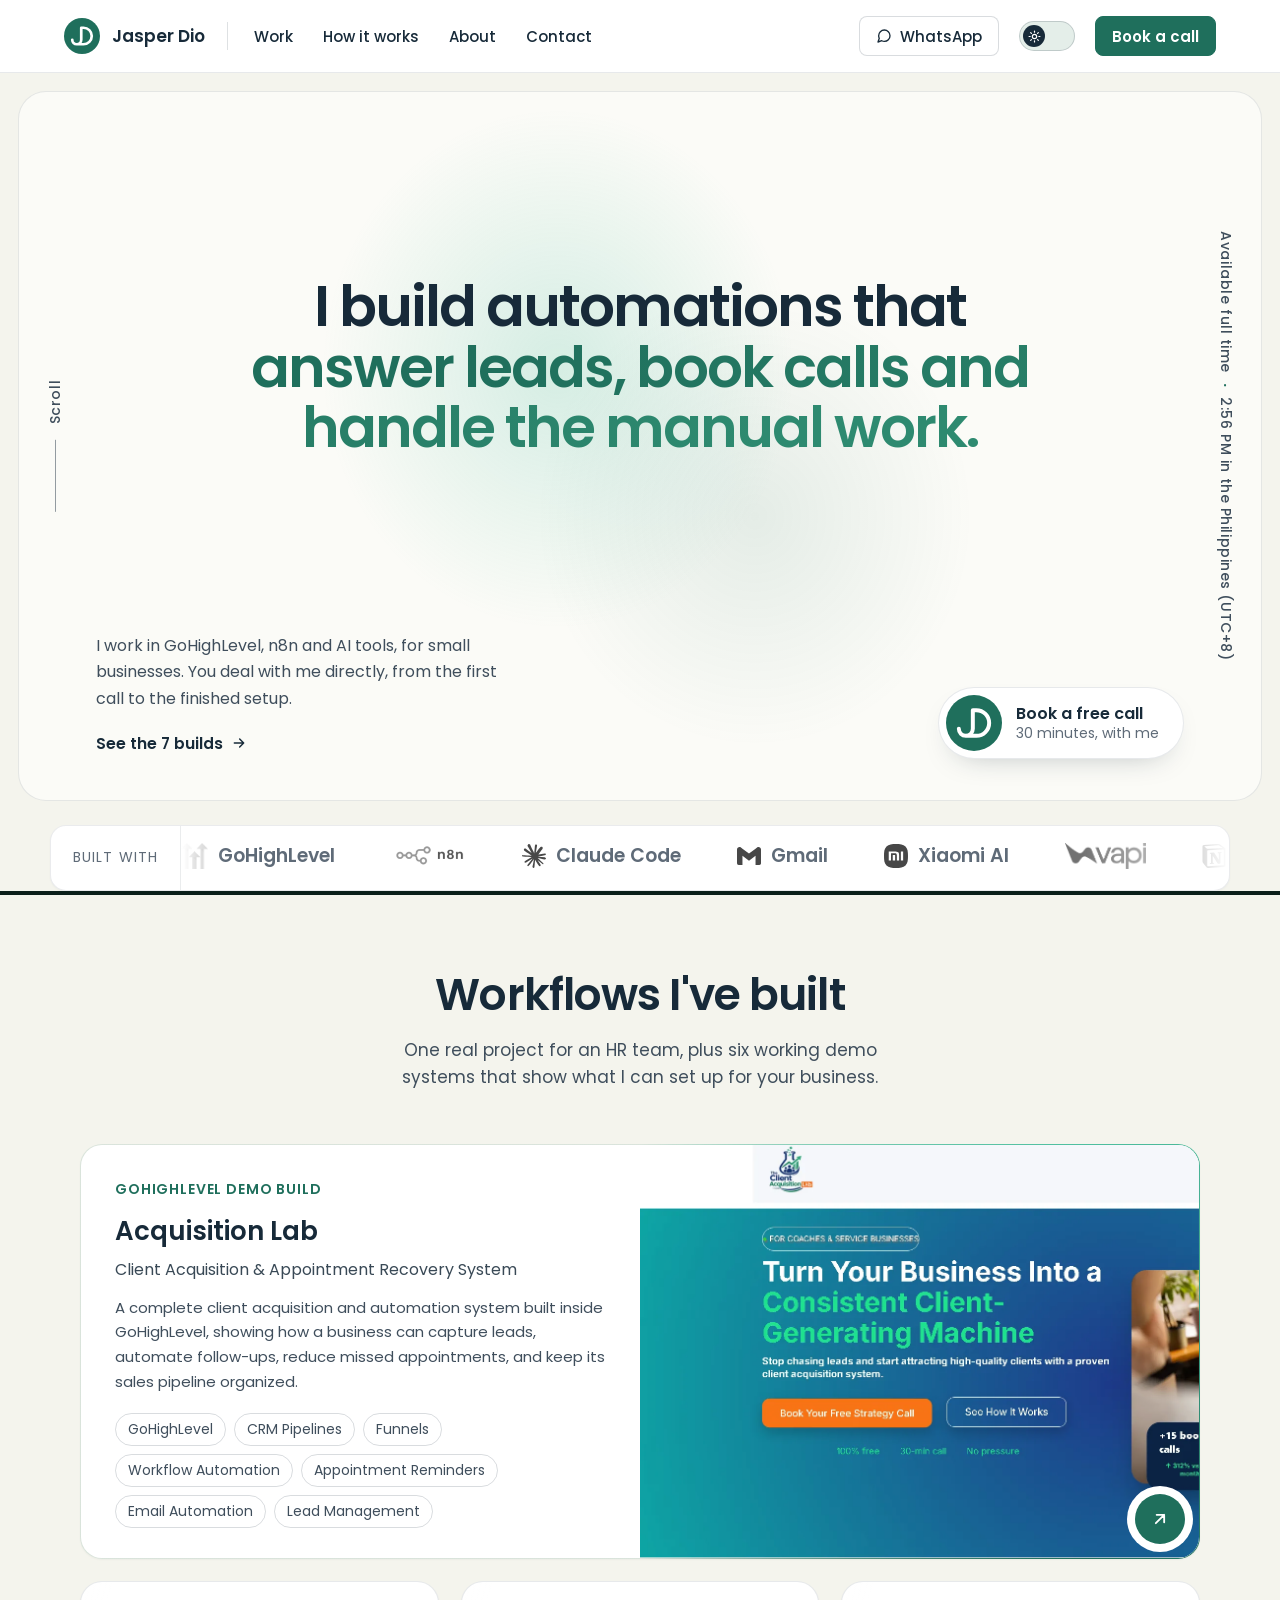
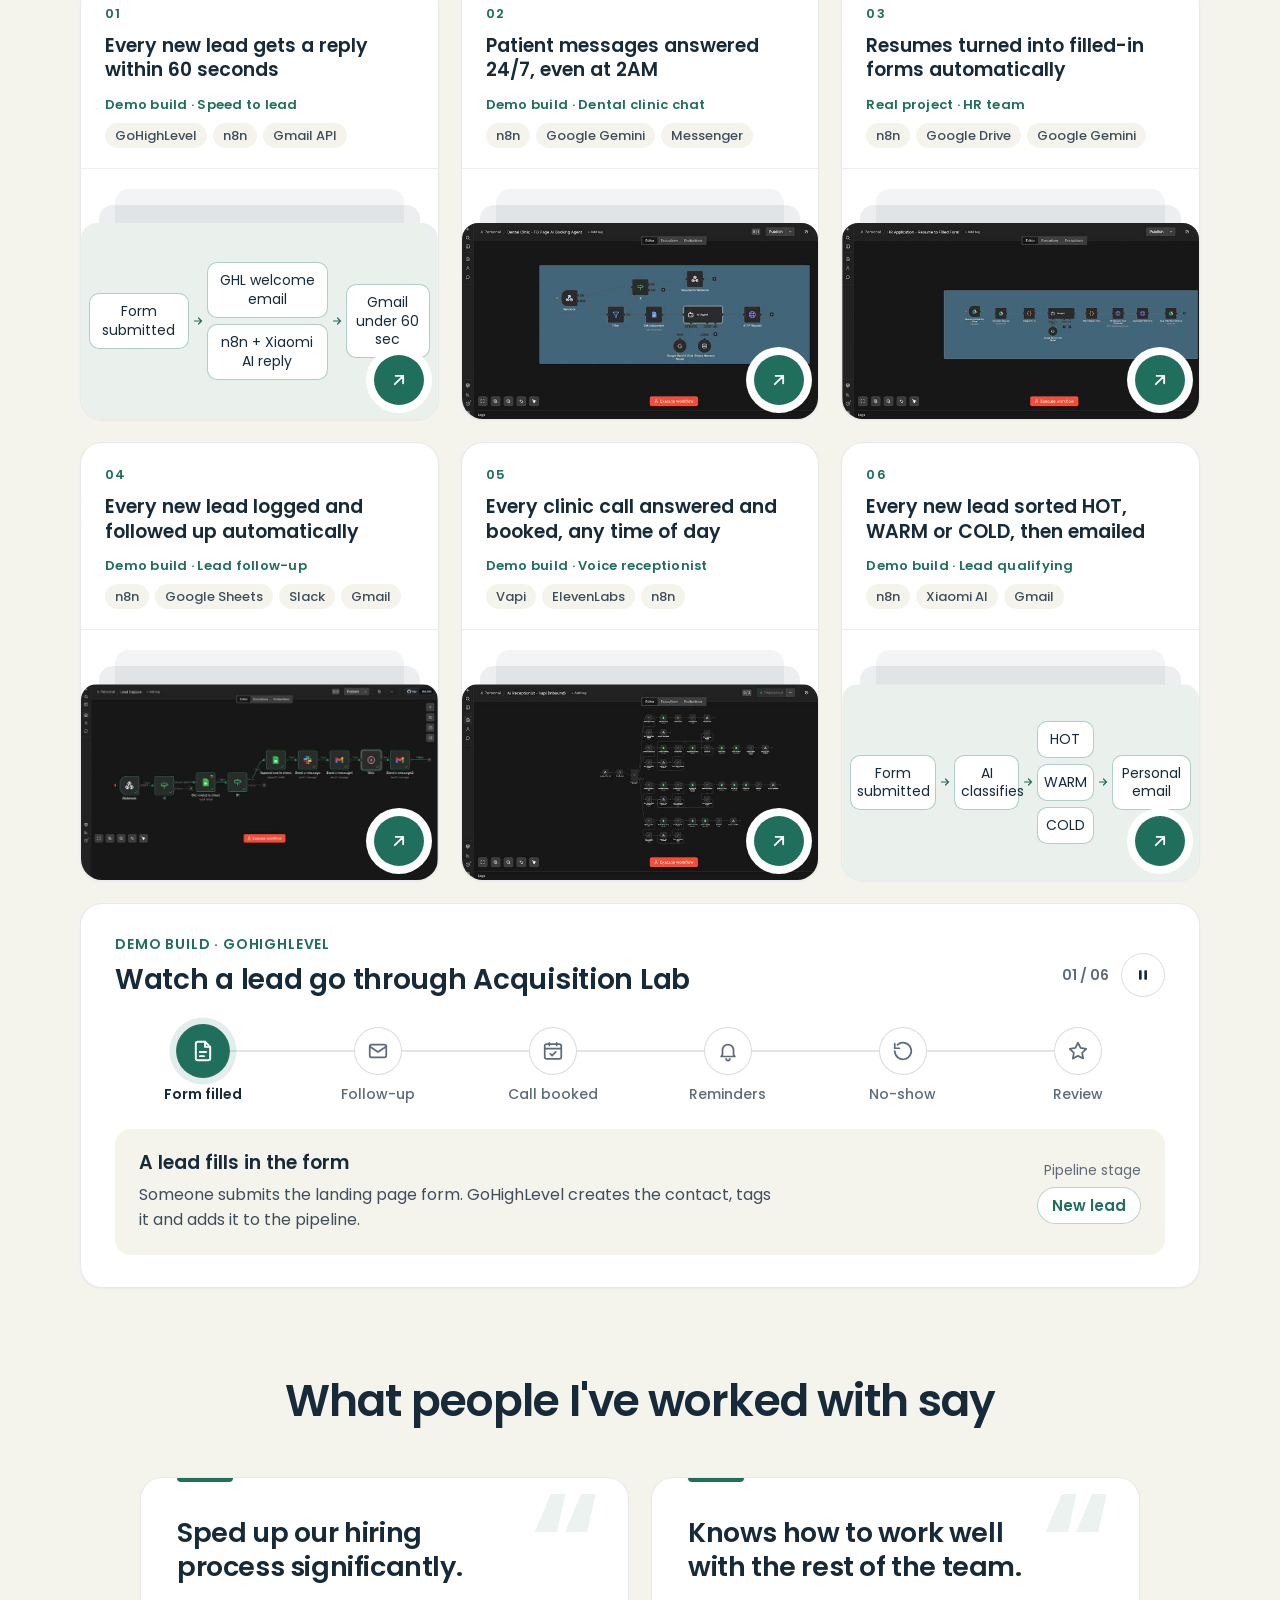
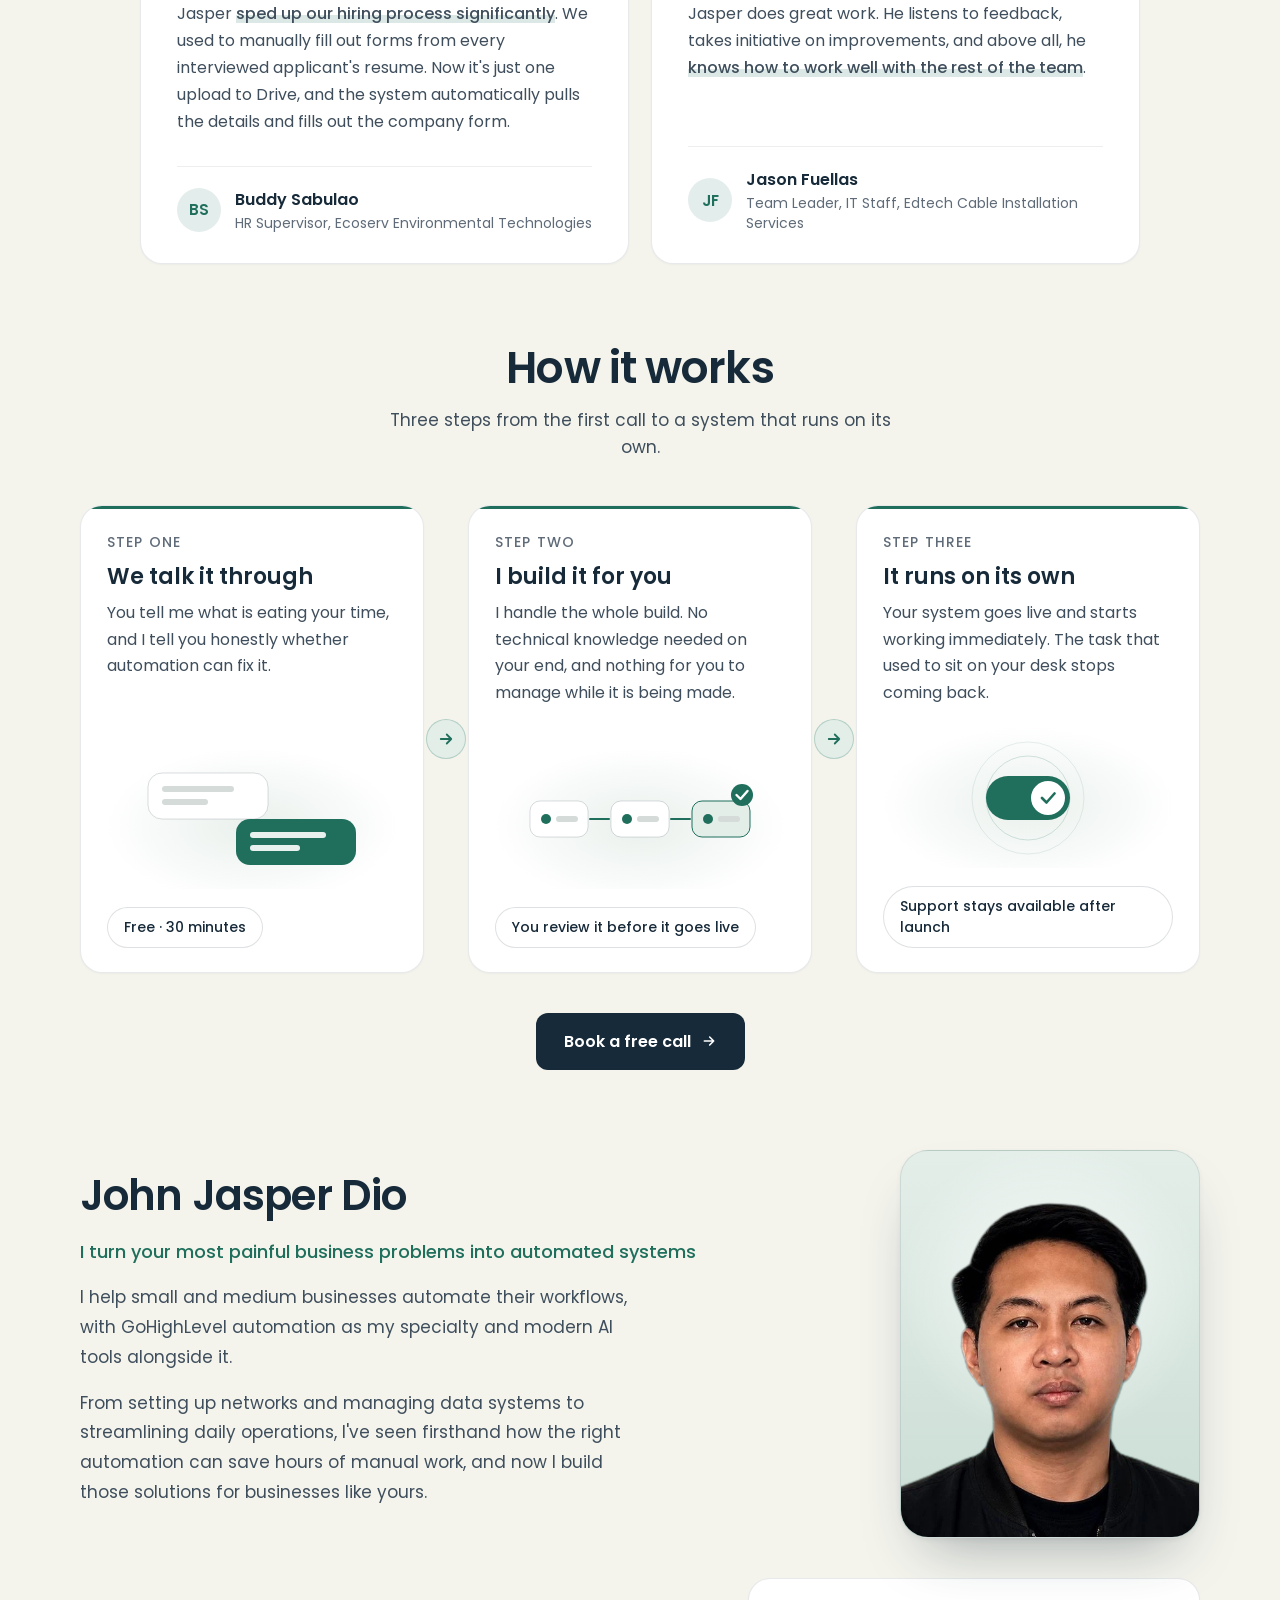
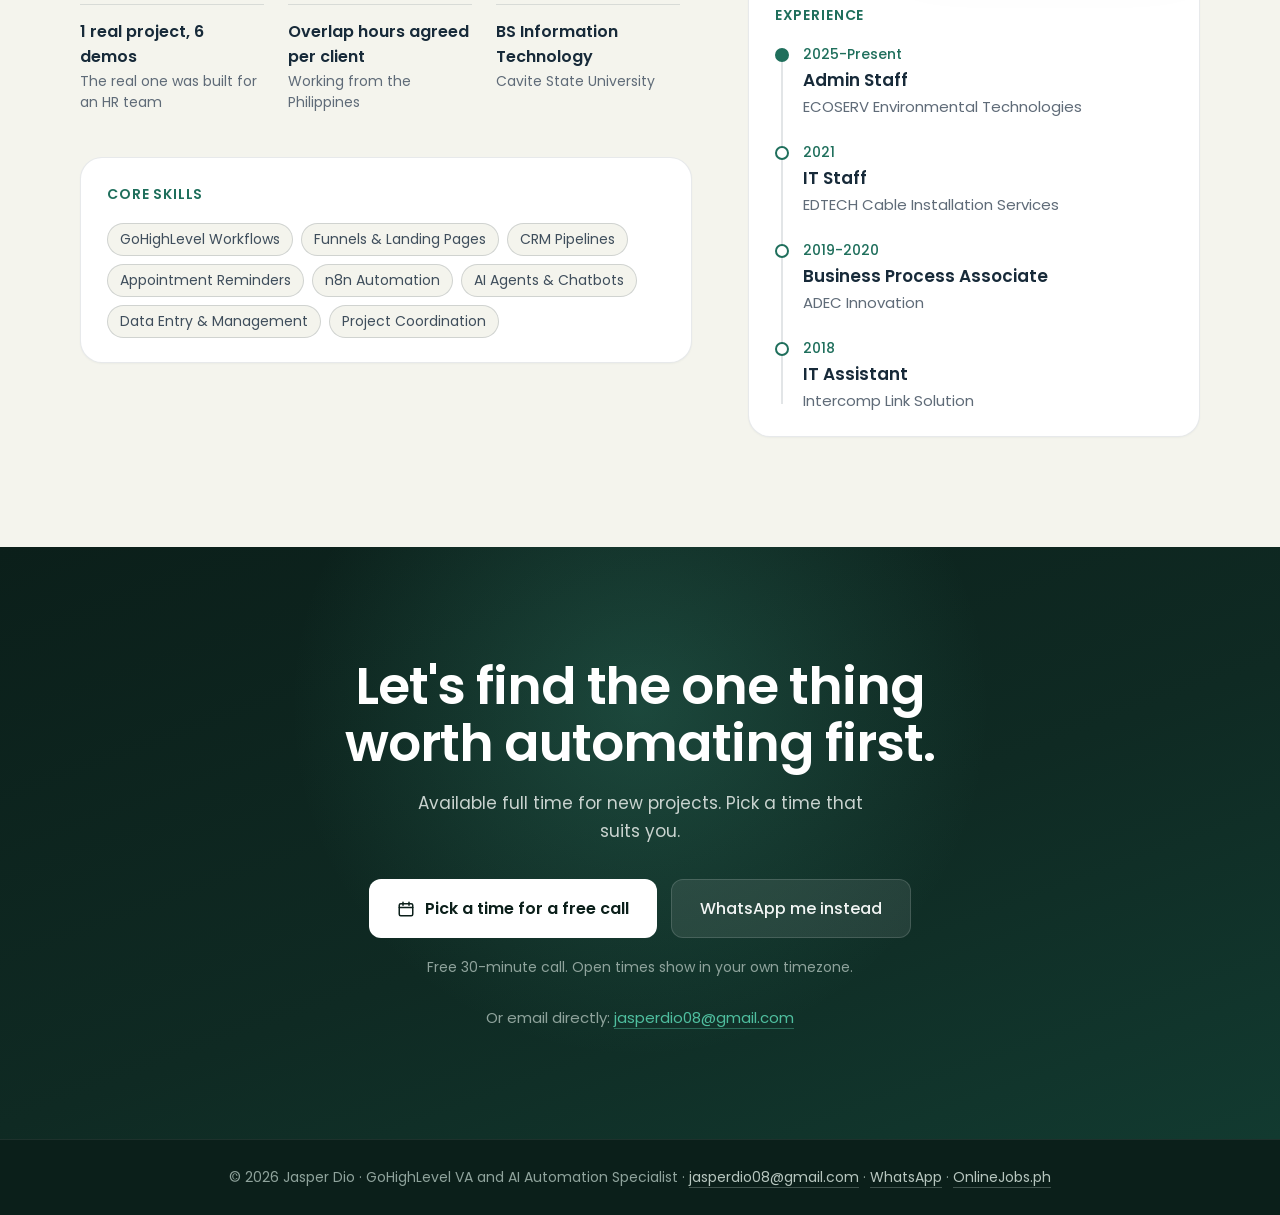
==== index.html @ 1ba74b4e "Redesign: new hero, Acquisition Lab walkthrough, JD logo, link preview image" ====
<!DOCTYPE html>
<html lang="en">
<head>
<meta charset="UTF-8">
<meta name="viewport" content="width=device-width, initial-scale=1.0">
<title>Jasper Dio | GoHighLevel VA and AI Automation Specialist</title>
<link rel="icon" href="data:image/svg+xml,%3Csvg%20xmlns%3D%22http%3A%2F%2Fwww.w3.org%2F2000%2Fsvg%22%20viewBox%3D%220%200%2048%2048%22%3E%3Ccircle%20cx%3D%2224%22%20cy%3D%2224%22%20r%3D%2224%22%20fill%3D%22%231F6F5C%22%2F%3E%3Cpath%20d%3D%22M11%2029a6%206%200%200%200%2012%200V13h3a11%2011%200%200%201%200%2022h-9%22%20fill%3D%22none%22%20stroke%3D%22%23fff%22%20stroke-width%3D%224.2%22%20stroke-linecap%3D%22round%22%20stroke-linejoin%3D%22round%22%2F%3E%3C%2Fsvg%3E">
<link rel="canonical" href="https://jasperdio.vercel.app/">
<meta name="theme-color" content="#F4F4ED" media="(prefers-color-scheme: light)">
<meta name="theme-color" content="#182833" media="(prefers-color-scheme: dark)">
<meta name="twitter:card" content="summary_large_image">
<meta name="twitter:image" content="https://jasperdio.vercel.app/og-image.jpg">
<meta property="og:url" content="https://jasperdio.vercel.app/">
<meta property="og:site_name" content="Jasper Dio">
<meta property="og:locale" content="en_US">
<meta property="og:type" content="website">
<meta property="og:image" content="https://jasperdio.vercel.app/og-image.jpg">
<meta property="og:image:width" content="1200">
<meta property="og:image:height" content="630">
<meta property="og:image:alt" content="Jasper Dio, GoHighLevel VA and AI Automation Specialist: I build automations that answer leads, book calls and handle the manual work.">
<meta property="og:title" content="Jasper Dio | GoHighLevel VA and AI Automation Specialist">
<meta property="og:description" content="I build GoHighLevel, n8n and AI automations for small businesses that answer leads, book calls and handle the manual work.">
<meta name="description" content="Jasper Dio, a GoHighLevel VA and AI automation specialist. I build GoHighLevel, n8n and AI automations that answer leads, book calls and handle the manual work for small businesses.">
<link rel="stylesheet" href="https://fonts.googleapis.com/css2?family=Poppins:wght@400;500;600;700&display=swap">
<style>
  :root{
    --bg1:#0B1F1A; --bg2:#0F2A23; --bg3:#123A30;
    --ink:#F2F5F4; --ink2:#C9D3CF; --ink3:#8FA39C;
    --accent:#1F6F5C; --line:rgba(23,42,57,.10);
    --c1:#FFFFFF; --c2:#FAFAF6; --c3:#F1F4EF;
  }
  *{box-sizing:border-box}
  body{margin:0;background:var(--bg1);color:var(--ink);font-family:'Poppins',system-ui,sans-serif;padding-block:0}
  a{color:inherit;text-decoration:none}
  .hero{position:relative;min-height:780px;overflow:hidden;background:linear-gradient(160deg,var(--bg1) 0%,var(--bg2) 55%,var(--bg3) 100%);padding-inline:clamp(20px,5vw,64px)}
  .glow{position:absolute;left:-120px;top:-160px;width:760px;height:760px;background:radial-gradient(circle,rgba(79,191,159,.28),transparent 65%);pointer-events:none}
  .shade{position:absolute;inset:0;pointer-events:none;background:linear-gradient(90deg,rgba(11,31,26,.78) 0%,rgba(11,31,26,.5) 38%,rgba(11,31,26,0) 62%)}
  .nav{position:relative;z-index:2;display:flex;align-items:center;justify-content:space-between;gap:20px;padding-top:34px}
  .logo{display:flex;align-items:center;gap:12px;font-weight:600;font-size:17px}
  .logo i{width:36px;height:36px;border-radius:10px;background:var(--accent);color:var(--bg1);font-style:normal;font-weight:700;font-size:15px;display:flex;align-items:center;justify-content:center}
  .links{display:flex;gap:38px;font-size:15px;color:var(--ink2)}
  .nav-cta{background:rgba(255,255,255,.1);border:1px solid rgba(255,255,255,.14);border-radius:12px;padding:11px 20px;font-size:15px;font-weight:600}
  .copy{position:relative;z-index:2;max-width:640px;padding-top:clamp(70px,11vh,130px)}
  h1{font-weight:600;font-size:clamp(38px,5.4vw,64px);line-height:1.08;letter-spacing:-.02em;margin:0 0 26px;color:#fff;text-wrap:balance}
  h1 span{color:var(--accent)}
  .lead{font-size:17px;line-height:1.65;color:var(--ink2);margin:0 0 34px;max-width:520px}
  .btns{display:flex;gap:14px;flex-wrap:wrap}
  .btn{display:inline-flex;align-items:center;gap:10px;border-radius:12px;padding:16px 28px;font-size:16px;font-weight:600}
  .btn-p{background:#fff;color:var(--bg1)}
  .btn-s{background:rgba(255,255,255,.09);border:1px solid rgba(255,255,255,.12);color:var(--ink);font-weight:500}
  .me{display:flex;align-items:center;gap:14px;margin-top:34px}
  .me img{width:48px;height:48px;border-radius:50%;object-fit:cover;display:block}
  .me b{display:block;font-size:16px;font-weight:600;color:#fff}
  .me small{font-size:14px;color:#A9B8B2}
  .scene-wrap{position:absolute;right:20px;top:120px;width:640px;height:560px;perspective:1600px;z-index:1;pointer-events:none}
  .scene{position:absolute;inset:0;transform-style:preserve-3d;transform:rotateX(56deg) rotateZ(-36deg) translate(60px,-10px)}
  .card{position:absolute;border-radius:18px;border:1px solid var(--line);pointer-events:auto}
  .marq{position:absolute;left:clamp(20px,5vw,64px);right:clamp(20px,5vw,64px);bottom:40px;z-index:2;display:flex;align-items:stretch;background:#fff;border:1px solid rgba(23,42,57,.09);border-radius:16px;box-shadow:0 1px 2px rgba(23,42,57,.04)}
  .marq-label{font-size:14px;letter-spacing:.08em;text-transform:uppercase;color:var(--ink3);flex-shrink:0;display:flex;align-items:center;padding:16px 22px;border-right:1px solid rgba(23,42,57,.09)}
  .marq-view{flex:1;overflow:hidden;height:36px;align-self:center;margin:14px 0;-webkit-mask-image:linear-gradient(90deg,transparent,#000 4%,#000 86%,transparent);mask-image:linear-gradient(90deg,transparent,#000 4%,#000 86%,transparent)}
  .marq-track{display:flex;width:max-content}
  .marq-track.mq-ready{animation:mq 34s linear infinite}
  .marq-set{display:flex;align-items:center;gap:56px;padding-right:56px;flex-shrink:0}
  .marq-set span{font-size:19px;font-weight:600;color:var(--ink3);white-space:nowrap}
  @keyframes mq{from{transform:translateX(0)}to{transform:translateX(-50%)}}
  @media (max-width:980px){.scene-wrap,.shade{display:none}.links{display:none}.hero{min-height:720px}}
  @media (prefers-reduced-motion:reduce){.marq-track.mq-ready{animation:none}}

  @media (hover:hover) and (pointer:fine){
    .dot{display:none!important}
  }
  .ring{position:fixed;top:0;left:0;width:0;height:0;z-index:9999;pointer-events:none;mix-blend-mode:difference;opacity:0;transition:opacity .25s}
  .ring.on{opacity:1}
  .ring-body{position:absolute;left:-18px;top:-18px;width:36px;height:36px;border:1.5px solid #fff;border-radius:50%;display:grid;place-items:center;transition:transform .35s cubic-bezier(.22,1,.36,1),background .25s,border-color .25s}
  .ring-body b{font-size:14px;font-weight:600;letter-spacing:.08em;text-transform:uppercase;color:#000;opacity:0;transition:opacity .2s}
  .ring.grow .ring-body{transform:scale(1.6)}
  .ring.label .ring-body{transform:scale(2.1);background:#fff}
  .ring.label .ring-body b{opacity:1;transform:scale(.48)}
  .ring.down .ring-body{transform:scale(.8)}
  .dot{position:fixed;top:0;left:0;width:6px;height:6px;margin:-3px 0 0 -3px;border-radius:50%;background:#fff;z-index:9999;pointer-events:none;mix-blend-mode:difference;opacity:0;transition:opacity .25s}
  .dot.on{opacity:1}
  .ring.label + .dot{opacity:0}

  .svc{background:#0B1F1A;padding:96px clamp(20px,5vw,64px) 104px;border-top:1px solid rgba(255,255,255,.06)}
  .svc-wrap{max-width:1120px;margin:0 auto;text-align:center}
  .svc h2{font-weight:600;font-size:clamp(30px,4vw,44px);letter-spacing:-.02em;margin:0 0 14px;color:#fff;text-wrap:balance}
  .svc h2 span{color:var(--accent)}
  .svc-sub{font-size:17px;line-height:1.6;color:var(--ink2);margin:0 auto 52px;max-width:520px}
  .svc-grid{display:grid;grid-template-columns:repeat(3,minmax(0,1fr));gap:22px;text-align:left}
  .svc-card{display:block;background:#10261F;border:1px solid rgba(255,255,255,.09);border-radius:22px;overflow:hidden;transition:transform .3s cubic-bezier(.22,1,.36,1),border-color .3s}
  .svc-card:hover{border-color:rgba(79,191,159,.45)}
  .svc-card:active{transform:scale(.985)}
  .svc-head{padding:22px 24px 20px;border-bottom:1px solid rgba(255,255,255,.08)}
  .svc-head h3{margin:0 0 6px;font-size:19px;font-weight:600;color:#fff;line-height:1.3}
  .svc-head small{font-size:14px;font-weight:500;color:var(--accent)}
  .svc-media{position:relative;height:250px}
  .svc-media i{position:absolute;border-radius:14px;display:block}
  .svc-media .l3{left:34px;right:34px;top:20px;height:70px;background:rgba(255,255,255,.05)}
  .svc-media .l2{left:18px;right:18px;top:36px;height:80px;background:rgba(255,255,255,.08)}
  .svc-img{position:absolute;left:0;right:0;top:54px;bottom:0;border-radius:16px 16px 0 0;overflow:hidden;transition:transform .35s cubic-bezier(.22,1,.36,1)}
  .svc-img img{width:100%;height:100%;object-fit:cover;object-position:left top;display:block}
  .svc-card:hover .svc-img{transform:translateY(-6px)}
  .svc-arrow{position:absolute;right:14px;bottom:14px;width:50px;height:50px;border-radius:50%;background:var(--accent);color:#0B1F1A;display:grid;place-items:center;box-shadow:0 0 0 8px #10261F;transition:transform .3s cubic-bezier(.34,1.56,.64,1)}
  .svc-card:hover .svc-arrow{transform:scale(1.1) rotate(45deg)}
  .svc-all{margin-top:48px;display:inline-flex;align-items:center;gap:10px;background:var(--accent);color:#0B1F1A;border-radius:999px;padding:15px 30px;font-size:16px;font-weight:600}
  @media (max-width:900px){.svc-grid{grid-template-columns:1fr;max-width:460px;margin:0 auto}}

  .work{background:#0B1F1A;padding:56px clamp(20px,5vw,64px) 80px}
  .work .svc-head{min-height:112px}
  .flow{position:absolute;inset:0;background:#0C1A16;display:flex;align-items:center;justify-content:center;gap:6px;padding:0 14px}
  .fn{background:#173229;border:1px solid rgba(79,191,159,.35);border-radius:10px;padding:9px 10px;font-size:14px;line-height:1.35;color:#EAF2EE;text-align:center}
  .fs{display:flex;flex-direction:column;gap:6px}
  .fa{color:var(--accent);flex:none;display:block}
  .work-wide{grid-column:1/-1;display:grid;grid-template-columns:1fr 1fr;background:#10261F;border:1px solid rgba(255,255,255,.09);border-radius:22px;overflow:hidden;transition:transform .3s cubic-bezier(.22,1,.36,1),border-color .3s}
  .work-wide:hover{border-color:rgba(79,191,159,.45)}
  .work-wide:active{transform:scale(.99)}
  .ww-copy{padding:34px 34px 30px;display:flex;flex-direction:column;justify-content:center}
  .ww-copy .eyebrow{font-size:14px;font-weight:600;letter-spacing:.06em;text-transform:uppercase;color:var(--accent);margin-bottom:12px}
  .ww-copy h3{margin:0 0 6px;font-size:26px;font-weight:600;color:#fff}
  .ww-copy .sub{font-size:16px;color:#fff;opacity:.85;margin-bottom:14px}
  .ww-copy p{margin:0 0 18px;font-size:15px;line-height:1.65;color:var(--ink2)}
  .tags{display:flex;flex-wrap:wrap;gap:8px}
  .tags span{font-size:14px;color:var(--ink2);border:1px solid rgba(255,255,255,.14);border-radius:999px;padding:5px 12px}
  .ww-img{position:relative;min-height:300px;background:#0C1A16}
  .ww-img img{position:absolute;inset:0;width:100%;height:100%;object-fit:cover;object-position:left top;display:block;transition:transform .5s cubic-bezier(.22,1,.36,1)}
  .work-wide:hover .ww-img img{transform:scale(1.03)}
  .ww-img .svc-arrow{box-shadow:0 0 0 8px #10261F}
  .work-wide:hover .svc-arrow{transform:scale(1.1) rotate(45deg)}
  @media (max-width:900px){.work-wide{grid-template-columns:1fr}.ww-img{min-height:220px}}

  .sv{background:#0B1F1A;padding:104px clamp(20px,5vw,64px) 80px;border-top:1px solid rgba(255,255,255,.06)}
  .sv h2{font-weight:600;font-size:clamp(30px,4vw,44px);line-height:1.1;letter-spacing:-.02em;margin:0 0 18px;color:#fff;text-wrap:balance}
  .sv h2 span{color:var(--accent)}

  /* about: identity row, then bio + credentials + skills beside a work timeline */
  .ab{max-width:1120px;margin:0 auto}
  .ab-head{margin-bottom:40px}
  .ab-id .about-role{margin-bottom:18px}
  .ab-grid{display:grid;grid-template-columns:1.15fr .85fr;gap:56px;align-items:start}
  .ab-main p{max-width:600px}
  .ab-bio{margin-top:6px}
  .ab-bio p{max-width:600px}
  .ab-facts{display:grid;grid-template-columns:repeat(3,minmax(0,1fr));gap:0 24px;margin:26px 0 30px;max-width:600px}
  .ab-facts div{padding:14px 0;border-top:1px solid rgba(23,42,57,.12)}
  .ab-facts b{display:block;font-size:16px;font-weight:600;color:#172A39}
  .ab-facts span{display:block;font-size:14px;line-height:1.5;color:#5F6B78;margin-top:2px}
  .ab-card{background:#fff;border:1px solid rgba(23,42,57,.10);border-radius:22px;padding:26px 26px 24px;box-shadow:0 1px 2px rgba(23,42,57,.04)}
  .ab-card h3{margin:0 0 18px;font-size:14px;font-weight:600;letter-spacing:.06em;text-transform:uppercase;color:#1F6F5C}
  .ab-card .tags span{color:#3F4E5C;border:1px solid rgba(23,42,57,.16);background:#F4F4ED}
  .ab-tl{position:relative;padding-left:28px}
  .ab-tl::before{content:"";position:absolute;left:6px;top:8px;bottom:8px;width:2px;background:rgba(23,42,57,.12)}
  .ab-job{position:relative;padding-bottom:24px}
  .ab-job:last-child{padding-bottom:0}
  .ab-job i{position:absolute;left:-28px;top:4px;width:14px;height:14px;border-radius:50%;background:#fff;border:2px solid #1F6F5C}
  .ab-cur i{background:#1F6F5C}
  .ab-job em{display:block;font-style:normal;font-size:14px;font-weight:500;color:#1F6F5C;margin-bottom:2px}
  .ab-job b{display:block;font-size:17px;font-weight:600;color:#172A39}
  .ab-job span{display:block;font-size:15px;color:#5F6B78;margin-top:2px}
  @media (max-width:900px){
    .ab-grid{grid-template-columns:1fr;gap:36px}
    .ab-facts{grid-template-columns:1fr}
  }
  /* how it works: three step cards joined by arrows */
  .hw{max-width:1120px;margin:0 auto}
  .hw-head{text-align:center;margin-bottom:44px}
  .hw-head h2{margin:0 0 14px}
  .hw-head p{margin:0 auto;max-width:520px;font-size:17px;line-height:1.6;color:#3F4E5C}
  .hw-grid{display:grid;grid-template-columns:1fr 0 1fr 0 1fr;column-gap:22px;align-items:stretch}
  .hw-card{display:flex;flex-direction:column;background:#fff;border:1px solid rgba(23,42,57,.10);border-radius:22px;padding:26px 26px 24px;box-shadow:0 1px 2px rgba(23,42,57,.04)}
  .hw-step{font-size:14px;font-weight:500;letter-spacing:.08em;text-transform:uppercase;color:#5F6B78;margin-bottom:10px}
  .hw-card h3{margin:0 0 10px;font-size:22px;font-weight:600;line-height:1.25;color:#172A39}
  .hw-card p{margin:0 0 22px;font-size:16px;line-height:1.65;color:#3F4E5C}
  .hw-art{margin-top:auto;height:140px;display:grid;place-items:center;border-radius:16px;background:radial-gradient(ellipse at 50% 55%,#E9F0EC 0%,rgba(233,240,236,0) 72%)}
  .hw-art svg{width:100%;max-width:240px;height:auto;display:block}
  .hw-pill{align-self:flex-start;margin-top:18px;background:#fff;border:1px solid rgba(23,42,57,.14);border-radius:999px;padding:9px 16px;font-size:14px;font-weight:500;color:#172A39}
  .hw-arrow{position:relative;z-index:2;align-self:center;justify-self:center;width:40px;height:40px;border-radius:50%;background:#E4EEE9;border:1px solid rgba(31,111,92,.25);color:#1F6F5C;display:grid;place-items:center}
  .hw-cta{text-align:center;margin-top:40px}
  @media (max-width:900px){
    .hw-grid{grid-template-columns:1fr;row-gap:0}
    .hw-arrow{margin:10px auto;transform:rotate(90deg)}
  }
  /* cream sections */
  .sv,.work{background:#F4F4ED;border-top:0}
  .sv{padding-top:0}
  .sv h2,.work h2{color:#172A39}
  /* projects heading had no size rule and fell back to the browser default (24px bold); match the other section headings */
  .work h2{font-weight:600;font-size:clamp(30px,4vw,44px);line-height:1.1;letter-spacing:-.02em;text-wrap:balance;margin-top:20px;margin-bottom:18px}
  .sv h2 span,.work h2 span{color:#1F6F5C}
  .svc-sub{color:#3F4E5C}
  .sv .btn-p{background:#172A39;color:#fff}
  .work .svc-card,.work .work-wide{background:#fff;border:1px solid rgba(23,42,57,.1);box-shadow:0 1px 2px rgba(23,42,57,.04)}
  .work .svc-card:hover,.work .work-wide:hover{border-color:rgba(31,111,92,.5)}
  .work .svc-head{border-bottom:1px solid rgba(23,42,57,.08)}
  .work .svc-head h3{color:#172A39}
  .work .svc-head small{color:#1F6F5C}
  .work .svc-media .l3{background:rgba(23,42,57,.05)}
  .work .svc-media .l2{background:rgba(23,42,57,.08)}
  .work .svc-arrow{background:#1F6F5C;color:#fff;box-shadow:0 0 0 8px #fff}
  .work .flow{background:#EAF0EC}
  .work .fn{background:#fff;border:1px solid rgba(31,111,92,.35);color:#172A39}
  .work .fa{color:#1F6F5C}
  .work .ww-copy h3,.work .ww-copy .sub{color:#172A39}
  .work .ww-copy .eyebrow{color:#1F6F5C}
  .work .ww-copy p{color:#3F4E5C}
  .work .tags span{color:#3F4E5C;border:1px solid rgba(23,42,57,.16)}
  .work .ww-img{background:#E9EEEA}

  /* cream hero */
  .hero{background:#F4F4ED}
  .glow{background:radial-gradient(circle,rgba(31,111,92,.10),transparent 65%)}
  .shade{background:linear-gradient(90deg,rgba(244,244,237,.88) 0%,rgba(244,244,237,.55) 38%,rgba(244,244,237,0) 62%)}
  .logo{color:#172A39}
  .logo i{background:#1F6F5C;color:#fff}
  .links{color:#3F4E5C}
  .nav-cta{background:#fff;border:1px solid rgba(23,42,57,.12);color:#172A39}
  h1{color:#172A39}
  h1 span{color:#1F6F5C}
  .lead{color:#3F4E5C}
  .btn-p{background:#172A39;color:#fff}
  .btn-s{background:#fff;border:1px solid rgba(23,42,57,.14);color:#172A39}
  .me b{color:#172A39}
  .me small{color:#5F6B78}
  .marq-label{color:#5F6B78}
  .marq-set span{color:#5F6B78}
  .scene .card{box-shadow:16px 22px 40px rgba(23,42,57,.16)!important}
  .scene [style*="color:#fff"],.scene [style*="color:#EAF2EE"]{color:#172A39!important}
  .scene [style*="color:#D8E4DF"],.scene [style*="color:#B7C6BF"]{color:#5F6B78!important}
  .scene [style*="color:var(--accent)"]{color:#1F6F5C!important}
  /* dark closing call to action */
  .cta{background:linear-gradient(160deg,#0B1F1A 0%,#0F2A23 55%,#123A30 100%);padding:110px clamp(20px,5vw,64px);text-align:center;position:relative;overflow:hidden}
  .cta::before{content:"";position:absolute;left:50%;top:-220px;width:760px;height:760px;margin-left:-380px;background:radial-gradient(circle,rgba(79,191,159,.22),transparent 65%);pointer-events:none}
  .cta-in{position:relative;max-width:720px;margin:0 auto}
  .cta h2{font-weight:600;font-size:clamp(30px,4.6vw,52px);line-height:1.1;letter-spacing:-.02em;color:#fff;margin:0 0 18px;text-wrap:balance}
  .cta p{font-size:17px;line-height:1.65;color:#C9D3CF;margin:0 auto 34px;max-width:480px}
  .cta-btns{display:flex;gap:14px;justify-content:center;flex-wrap:wrap}
  .cta-p{background:#fff;color:#0B1F1A}
  .cta-s{background:rgba(255,255,255,.09);border:1px solid rgba(255,255,255,.14);color:#F2F5F4;font-weight:500}
  .cta-mail{margin-top:26px;font-size:15px;color:#8FA39C}
  .cta-mail a{color:#4FBF9F;border-bottom:1px solid rgba(79,191,159,.4)}

  .chat-wrap{position:absolute;right:clamp(20px,5vw,64px);top:140px;width:390px;z-index:2}
  .chat{background:#fff;border:1px solid rgba(23,42,57,.10);border-radius:24px;box-shadow:0 28px 60px -24px rgba(23,42,57,.28),0 2px 6px rgba(23,42,57,.05);padding:20px 20px 18px}
  .chat-top{display:flex;align-items:center;gap:12px;padding-bottom:16px;border-bottom:1px solid rgba(23,42,57,.08)}
  .chat-dot{width:38px;height:38px;border-radius:50%;background:#1F6F5C;flex-shrink:0;position:relative}
  .chat-dot::after{content:"";position:absolute;left:11px;top:12px;width:16px;height:14px;border:2px solid #fff;border-radius:6px 6px 6px 2px}
  .chat-top b{display:block;font-size:15px;font-weight:600;color:#172A39}
  .chat-top small{font-size:14px;color:#5F6B78}
  .msgs{display:flex;flex-direction:column;gap:10px;padding:18px 0 16px}
  .m{max-width:82%;font-size:15px;line-height:1.5;padding:11px 15px;border-radius:18px;opacity:0;transform:translateY(8px);animation:msgin .5s cubic-bezier(.22,1,.36,1) var(--d) forwards}
  .m-in{align-self:flex-start;background:#EFEFE7;color:#172A39;border-bottom-left-radius:6px}
  .m-out{align-self:flex-end;background:#1F6F5C;color:#fff;border-bottom-right-radius:6px}
  .chat-done{display:flex;align-items:center;gap:10px;background:#E6F0EB;color:#1F6F5C;border-radius:14px;padding:12px 14px;font-size:14px;font-weight:600;line-height:1.4;opacity:0;transform:translateY(8px);animation:msgin .5s cubic-bezier(.22,1,.36,1) var(--d) forwards}
  .chat-done svg{flex-shrink:0}
  .chat-note{margin:14px 6px 0;font-size:14px;color:#5F6B78;text-align:center}
  @keyframes msgin{to{opacity:1;transform:none}}
  @media (prefers-reduced-motion:reduce){.m,.chat-done{animation:none;opacity:1;transform:none}}
  @media (max-width:980px){.chat-wrap{position:relative;right:auto;top:auto;width:100%;max-width:420px;margin:40px 0 90px}.hero{padding-bottom:0}.marq{position:relative;left:auto;right:auto;bottom:auto;margin-bottom:36px}}

  .hr-right{position:absolute;right:clamp(20px,5vw,64px);top:110px;width:500px;height:570px;z-index:2}
  .hr-photo{position:absolute;right:0;top:0;width:340px;height:440px;border-radius:28px;overflow:hidden;box-shadow:0 30px 60px -26px rgba(23,42,57,.4),0 2px 6px rgba(23,42,57,.06);border:1px solid rgba(23,42,57,.10);background:radial-gradient(ellipse 75% 55% at 50% 36%,rgba(255,255,255,.75),rgba(255,255,255,0) 70%),linear-gradient(180deg,#E4EEE9 0%,#CADDD4 100%)}
  .hr-photo img{width:100%;height:100%;object-fit:cover;object-position:50% 18%;display:block}
  .hr-cap{position:absolute;right:14px;bottom:14px;width:172px;background:rgba(255,255,255,.94);border-radius:14px;padding:11px 13px}
  .hr-cap b{display:block;font-size:15px;font-weight:600;color:#172A39}
  .hr-cap span{display:block;font-size:14px;line-height:1.4;color:#5F6B78;margin-top:2px}
  .hr-chat{position:absolute;left:0;bottom:0;width:310px;padding:16px 16px 14px}
  .hr-chat .chat-top{padding-bottom:12px}
  .hr-chat .chat-dot{width:32px;height:32px}
  .hr-chat .chat-dot::after{left:9px;top:10px;width:14px;height:12px}
  .hr-chat .chat-top b{font-size:14px}
  .hr-chat .chat-top small{font-size:14px}
  .hr-chat .msgs{padding:14px 0 12px;gap:8px}
  .hr-chat .m{font-size:14px;padding:9px 13px;max-width:88%}
  .hr-chat .chat-done{font-size:14px;padding:10px 12px}
  @media (max-width:980px){
    .hr-right{position:relative;right:auto;top:auto;width:100%;max-width:420px;height:auto;margin:36px 0 70px}
    .hr-photo{position:relative;width:100%;height:380px}
    .hr-chat{position:relative;width:88%;margin:-70px 0 0 0}
  }

  .hr-right{width:360px;height:auto}
  .hr-photo{position:relative;right:auto;top:auto;width:100%;height:440px}
  .hr-photo img{position:absolute;left:50%;bottom:0;width:138%;height:auto;max-width:none;transform:translateX(-50%);object-fit:initial;object-position:initial}
  .hr-cap{position:static;width:auto;background:none;padding:0;margin-top:18px}
  .hr-cap b{font-size:17px}
  .hr-cap span{font-size:14px}
  .demo{background:#F4F4ED;padding:100px clamp(20px,5vw,64px) 0}
  .demo-in{max-width:520px;margin:0 auto;text-align:center}
  .demo h2{font-weight:600;font-size:clamp(28px,3.6vw,40px);letter-spacing:-.02em;margin:0 0 12px;color:#172A39}
  .demo h2 span{color:#1F6F5C}
  .demo-sub{font-size:17px;line-height:1.6;color:#3F4E5C;margin:0 auto 32px;max-width:420px}
  .demo-chat{text-align:left;padding:22px 22px 20px}
  .demo .m,.demo .chat-done{opacity:1;transform:none;animation:none}
  .demo.play .m,.demo.play .chat-done{animation:msgin2 .5s cubic-bezier(.22,1,.36,1) var(--d) backwards}
  @keyframes msgin2{from{opacity:0;transform:translateY(8px)}to{opacity:1;transform:none}}
  .demo-link{display:inline-flex;align-items:center;gap:8px;margin-top:26px;font-size:15px;font-weight:600;color:#1F6F5C}
  .demo-link svg{transition:transform .3s cubic-bezier(.22,1,.36,1)}
  .demo-link:hover svg{transform:translateX(4px)}
  @media (max-width:980px){.hr-right{max-width:360px}.hr-photo{height:380px}}

  .hr-right{width:520px;height:520px}
  .hr-photo{position:absolute;left:90px;top:0;width:340px;height:440px}
  .hr-cap{position:absolute;left:90px;top:458px;margin:0;width:340px}
  .fl{position:absolute;z-index:3;box-shadow:0 16px 32px -14px rgba(23,42,57,.3),0 1px 3px rgba(23,42,57,.06);animation:flt 6s ease-in-out var(--fd,0s) infinite}
  @keyframes flt{0%,100%{transform:translateY(0)}50%{transform:translateY(-5px)}}
  .fl-pill{background:#fff;border-radius:999px;padding:9px 18px 9px 10px;display:flex;align-items:center;gap:9px;font-size:14px;font-weight:500;color:#172A39;white-space:nowrap}
  .fl-pill i{width:21px;height:21px;border-radius:50%;background:#1F6F5C;display:grid;place-items:center;color:#fff;flex-shrink:0}
  .fl-tile{background:#1F6F5C;color:#fff;border-radius:20px;padding:18px 20px}
  .fl-tile b{display:block;font-size:34px;font-weight:600;line-height:1}
  .fl-tile span{display:block;font-size:14px;line-height:1.4;margin-top:7px;opacity:.92;max-width:128px}
  /* lead-to-reply loop: New lead, progress fills, Reply sent + check. One 8s CSS loop, transform/opacity only */
  .fl-tile .fl-st{position:relative;height:20px;margin:0 0 12px;max-width:none;opacity:1}
  .fl-tile .st{position:absolute;left:0;top:0;display:flex;align-items:center;gap:7px;margin:0;max-width:none;font-size:13px;font-weight:600;line-height:20px;letter-spacing:.01em;opacity:0;animation-duration:8s;animation-timing-function:cubic-bezier(.23,1,.32,1);animation-iteration-count:infinite}
  .fl-tile .st-a{animation-name:st-a}
  .fl-tile .st-b{animation-name:st-b}
  .fl-tile .st i{width:8px;height:8px;border-radius:50%;background:#fff;flex-shrink:0}
  .fl-tile .st svg{flex-shrink:0}
  .fl-tile .st path{stroke-dasharray:20;stroke-dashoffset:20;animation:st-chk 8s cubic-bezier(.23,1,.32,1) infinite}
  .fl-bar{height:3px;border-radius:2px;background:rgba(255,255,255,.22);margin:0 0 14px;overflow:hidden}
  .fl-bar i{display:block;height:100%;background:#fff;transform-origin:left center;transform:scaleX(0);animation:st-bar 8s linear infinite}
  @keyframes st-a{0%{opacity:0;transform:translateY(6px)}6%,44%{opacity:1;transform:none}50%,100%{opacity:0;transform:translateY(-6px)}}
  @keyframes st-b{0%,50%{opacity:0;transform:translateY(6px)}58%,92%{opacity:1;transform:none}98%,100%{opacity:0;transform:translateY(-6px)}}
  @keyframes st-chk{0%,52%{stroke-dashoffset:20}62%,100%{stroke-dashoffset:0}}
  @keyframes st-bar{0%{transform:scaleX(0)}6%{transform:scaleX(0)}44%,100%{transform:scaleX(1)}}
  @media (prefers-reduced-motion:reduce){.fl-tile .st-a{display:none}.fl-tile .st-b{animation:none;opacity:1}.fl-tile .st path{animation:none;stroke-dashoffset:0}.fl-bar i{animation:none;transform:none}}
  .fl-card{background:#fff;border-radius:20px;padding:15px 17px}
  .fl-card b{display:block;font-size:15px;font-weight:600;color:#172A39;margin-bottom:10px}
  .fl-tags{display:flex;gap:6px;flex-wrap:wrap}
  .fl-tags span{font-size:14px;color:#1F6F5C;border:1px solid rgba(31,111,92,.35);background:rgba(31,111,92,.06);border-radius:999px;padding:3px 10px}
  @media (prefers-reduced-motion:reduce){.fl{animation:none}}
  @media (max-width:980px){.hr-right{width:100%;max-width:360px;height:auto}.hr-photo{position:relative;left:auto;width:100%;height:380px}.hr-cap{position:static;width:auto;margin-top:16px}.fl{display:none}}

  .top{position:sticky;top:0;z-index:50;background:#fff;border-bottom:1px solid rgba(23,42,57,.10)}
  .top-in{height:72px;display:flex;align-items:center;gap:20px;padding-inline:clamp(20px,5vw,64px)}
  .top .logo{margin-right:2px}
  .top-div{width:1px;height:28px;background:rgba(23,42,57,.14);flex-shrink:0}
  .top-links{display:flex;gap:30px;font-size:15px;font-weight:500;color:#172A39;margin-right:auto;margin-left:6px}
  .top-links a:hover{color:#1F6F5C}
  .tb{display:inline-flex;align-items:center;gap:8px;height:40px;padding:0 16px;border-radius:8px;border:1px solid rgba(23,42,57,.16);background:#fff;font-size:15px;font-weight:500;color:#172A39;white-space:nowrap;transition:border-color .2s,color .2s,background .2s}
  .tb:hover{border-color:#1F6F5C;color:#1F6F5C}
  .tb-p{background:#1F6F5C;border-color:#1F6F5C;color:#fff;font-weight:600}
  .tb-p:hover{background:#17594A;border-color:#17594A;color:#fff}
  .hero{min-height:740px}
  .copy{padding-top:clamp(56px,9vh,96px)}
  .hr-right{top:44px}
  @media (max-width:980px){.top-hide{display:none}.tb-p{margin-left:auto}.hero{min-height:0}}

  .tsec{background:#F4F4ED;padding:0 clamp(20px,5vw,64px) 80px}
  .tsec h2{font-weight:600;font-size:clamp(30px,4vw,44px);letter-spacing:-.02em;margin:0 0 44px;color:#172A39;text-align:center}
  .tsec h2 span{color:#1F6F5C}
  .tgrid{display:grid;grid-template-columns:1fr 1fr;gap:22px;text-align:left;max-width:1000px;margin:0 auto}
  .tq{margin:0;background:#fff;border:1px solid rgba(23,42,57,.1);border-radius:22px;padding:34px 34px 28px;display:flex;flex-direction:column;box-shadow:0 1px 2px rgba(23,42,57,.04)}
  .tq{position:relative;overflow:hidden;padding:38px 36px 30px}
  .tq::before{content:"";position:absolute;left:36px;top:0;width:56px;height:4px;border-radius:0 0 4px 4px;background:#1F6F5C}
  .tq-lead{margin:0 0 16px;font-size:clamp(22px,2.3vw,27px);font-weight:600;line-height:1.25;letter-spacing:-.015em;color:#172A39;text-wrap:balance}
  .tq blockquote{margin:0 0 30px;font-size:16px;line-height:1.7;color:#3F4E5C;flex:1}
  .tq figcaption{display:flex;align-items:center;gap:14px;padding-top:20px;border-top:1px solid rgba(23,42,57,.08)}
  .tq-av{width:44px;height:44px;border-radius:50%;background:rgba(31,111,92,.12);color:#1F6F5C;font-size:15px;font-weight:600;display:grid;place-items:center;flex-shrink:0}
  .tq b{display:block;font-size:16px;font-weight:600;color:#172A39}
  .tq small{display:block;font-size:14px;color:#5F6B78;margin-top:2px;line-height:1.4}
  @media (max-width:900px){.tgrid{grid-template-columns:1fr}}

  .pm{position:fixed;inset:0;z-index:9000;background:rgba(11,31,26,.5);-webkit-backdrop-filter:blur(6px);backdrop-filter:blur(6px);display:flex;align-items:center;justify-content:center;padding:24px;opacity:0;transition:opacity .22s}
  .pm.open{opacity:1}
  .pm-panel{position:relative;background:#fff;border-radius:24px;width:100%;max-width:880px;max-height:calc(100vh - 48px);overflow:auto;padding:40px 44px 36px;box-shadow:0 40px 90px -30px rgba(0,0,0,.5);transform:translateY(18px) scale(.98);transition:transform .32s cubic-bezier(.22,1,.36,1);color:#172A39}
  .pm.open .pm-panel{transform:none}
  .pm-x{position:absolute;right:18px;top:18px;width:40px;height:40px;border-radius:50%;border:1px solid rgba(23,42,57,.14);background:#fff;color:#172A39;display:grid;place-items:center;cursor:pointer;transition:background .2s,border-color .2s}
  .pm-x:hover{background:#F4F4ED;border-color:#1F6F5C}
  .pm-lab{font-size:14px;font-weight:600;letter-spacing:.06em;text-transform:uppercase;color:#1F6F5C;margin-bottom:10px;padding-right:50px}
  .pm h3{margin:0 0 10px;font-size:clamp(22px,3vw,28px);line-height:1.25;font-weight:600;color:#172A39;padding-right:50px}
  .pm-sub{font-size:16px;color:#3F4E5C;margin-bottom:14px}
  .pm-tags{margin:14px 0 20px}
  .pm .tags span{color:#1F6F5C;border:1px solid rgba(31,111,92,.35);background:rgba(31,111,92,.06)}
  .pm-text{margin:0 0 26px;font-size:17px;line-height:1.7;color:#3F4E5C;max-width:720px}
  .pm-stats{display:grid;grid-template-columns:repeat(auto-fit,minmax(170px,1fr));gap:14px;margin-bottom:28px}
  .pm-stats div{background:#F4F4ED;border-radius:16px;padding:18px 18px 16px}
  .pm-stats b{display:block;font-size:28px;font-weight:600;color:#1F6F5C;line-height:1.1;margin-bottom:6px}
  .pm-stats span{display:block;font-size:14px;line-height:1.45;color:#3F4E5C}
  .pm-parts{display:grid;grid-template-columns:repeat(auto-fit,minmax(200px,1fr));gap:14px;margin-bottom:22px}
  .pm-parts div{background:#F4F4ED;border-radius:16px;padding:18px}
  .pm-parts b{display:block;font-size:16px;color:#172A39;margin-bottom:6px}
  .pm-parts span{display:block;font-size:14px;line-height:1.55;color:#3F4E5C}
  .pm-list{margin:0 0 28px;padding:0;list-style:none;display:grid;grid-template-columns:repeat(auto-fit,minmax(240px,1fr));gap:8px 22px}
  .pm-list li{font-size:15px;color:#172A39;padding-left:22px;position:relative}
  .pm-list li::before{content:"";position:absolute;left:0;top:6px;width:10px;height:6px;border-left:2px solid #1F6F5C;border-bottom:2px solid #1F6F5C;transform:rotate(-45deg)}
  .pm-steps{display:grid;grid-template-columns:repeat(auto-fit,minmax(240px,1fr));gap:14px;margin-bottom:28px}
  .pm-steps div{border:1px solid rgba(23,42,57,.1);border-radius:16px;padding:18px 20px}
  .pm-steps b{display:block;font-size:15px;color:#1F6F5C;margin-bottom:8px}
  .pm-steps ol{margin:0;padding-left:20px;font-size:15px;line-height:1.7;color:#172A39}
  .pm-media{border-radius:16px;overflow:hidden;border:1px solid rgba(23,42,57,.1);margin-bottom:28px;background:#EAF0EC}
  .pm-media img{display:block;width:100%;height:auto}
  .pm-media .flow{position:relative;min-height:190px;padding:30px 20px}
  .pm-shots{display:grid;gap:16px;margin-bottom:28px}
  .pm-shots figure{margin:0}
  .pm-shots img{display:block;width:100%;height:auto;border-radius:14px;border:1px solid rgba(23,42,57,.1)}
  .pm-shots figcaption{font-size:14px;color:#5F6B78;margin-top:6px}
  .pm-foot{display:flex;gap:12px;flex-wrap:wrap;padding-top:6px}
  @media (max-width:640px){.pm{padding:0;align-items:flex-end}.pm-panel{border-radius:24px 24px 0 0;max-height:92vh;padding:30px 22px 26px}}
  @media (prefers-reduced-motion:reduce){.pm,.pm-panel{transition:none}}

  .mq-item{display:inline-flex;align-items:center;gap:10px;font-size:17px;font-weight:600;color:#5F6B78;white-space:nowrap}
  .mq-item img{width:auto;display:block;filter:grayscale(1);opacity:.72;mix-blend-mode:multiply}

  .work-strip{grid-column:1/-1;display:flex;align-items:center;justify-content:space-between;gap:20px;background:#fff;border:1px solid rgba(23,42,57,.1);border-radius:22px;padding:24px 28px;box-shadow:0 1px 2px rgba(23,42,57,.04);transition:transform .3s cubic-bezier(.22,1,.36,1),border-color .3s}
  .work-strip:hover{border-color:rgba(31,111,92,.5)}
  .work-strip:active{transform:scale(.99)}
  .work-strip .eyebrow{font-size:14px;font-weight:600;letter-spacing:.06em;text-transform:uppercase;color:#1F6F5C;margin-bottom:8px}
  .work-strip h3{margin:0 0 4px;font-size:20px;font-weight:600;color:#172A39}
  .work-strip p{margin:0;font-size:15px;color:#3F4E5C}
  .work-strip .svc-arrow{position:static;flex-shrink:0;width:46px;height:46px;background:#1F6F5C;color:#fff;box-shadow:none}
  .work-strip:hover .svc-arrow{transform:scale(1.1) rotate(45deg)}

  [hidden]{display:none!important}
  html{scroll-behavior:smooth}
  [id]{scroll-margin-top:84px}
  img{max-width:100%}
  .about{background:#F4F4ED;padding:0 clamp(20px,5vw,64px) 110px}
  .about h2{font-weight:600;font-size:clamp(30px,4vw,42px);letter-spacing:-.02em;margin:0 0 12px;color:#172A39}
  .about-role{font-size:18px;font-weight:500;color:#1F6F5C;margin-bottom:22px;line-height:1.45}
  .about p{font-size:17px;line-height:1.75;color:#3F4E5C;margin:0 0 16px;max-width:560px}
  .work .svc-head{min-height:152px}
  .cta-in{max-width:1000px}
  .cta h2{max-width:720px;margin-left:auto;margin-right:auto}
  .cta p{margin-bottom:34px}
  .cta-small{font-size:14px!important;color:#8FA39C!important;margin:18px auto 0!important}
  .foot{background:#0B1F1A;padding:26px clamp(20px,5vw,64px);text-align:center;border-top:1px solid rgba(255,255,255,.08)}
  .foot p{margin:0;font-size:14px;line-height:1.7;color:#8FA39C}
  .foot a{color:#B7C6BF;border-bottom:1px solid rgba(183,198,191,.3)}
  .foot a:hover{color:#4FBF9F}
  @media (max-width:640px){.foot a,.cta-mail a{display:inline-block;padding:11px 2px;line-height:1.2}}
  .svc-media .flow{gap:3px;padding:0 8px}
  .svc-media .fn{padding:8px 6px;min-width:0}
  .svc-media .fa{width:12px;height:12px}
  @media (max-width:640px){
    .svc-media:has(.flow){height:auto}
    .svc-media:has(.flow) .svc-img{position:relative;top:auto;bottom:auto;margin-top:54px;overflow:visible}
    .svc-media .flow{position:relative;inset:auto;flex-wrap:wrap;row-gap:10px;padding:26px 14px 84px}
    .pm-media .flow{padding:30px 20px}
  }
  .skip{position:absolute;left:12px;top:-60px;z-index:10000;background:#172A39;color:#fff;padding:12px 18px;border-radius:10px;font-weight:600;font-size:15px;text-decoration:none;transition:top .15s}
  .skip:focus{top:12px}
  a:focus-visible,button:focus-visible,summary:focus-visible{outline:3px solid #1F6F5C;outline-offset:3px;border-radius:6px}
  .cta a:focus-visible,.cta button:focus-visible{outline-color:#4FBF9F}
  .hero .lead{text-wrap:pretty}
  .cta-note{margin:16px 0 0;font-size:15px;color:#5F6B78}
  @media (max-width:980px){.hr-photo img{width:auto;height:96%}}
  /* header theme switch */
  .theme-sw{position:relative;flex:none;width:56px;height:30px;border-radius:999px;border:1px solid rgba(23,42,57,.18);background:#E4EEE9;padding:0;cursor:pointer;transition:background .25s,border-color .25s}
  .theme-sw .knob{position:absolute;top:3px;left:3px;width:22px;height:22px;border-radius:50%;background:#172A39;color:#fff;display:grid;place-items:center;transition:transform .25s cubic-bezier(.23,1,.32,1),background .25s,color .25s}
  .theme-sw svg{width:13px;height:13px;display:block}
  .theme-sw .i-moon{display:none}
  @media (prefers-reduced-motion:reduce){.theme-sw,.theme-sw .knob{transition:none}}
  .top .logo{white-space:nowrap}
  @media (max-width:480px){.top-in{gap:10px}.top .tb{padding:0 14px}}
  @media (max-width:980px){.theme-sw{margin-left:auto}.theme-sw + .tb-p{margin-left:0}}
  button,input,textarea,select{font-family:inherit}
  html{-webkit-text-size-adjust:100%}

  @media (max-width:640px){
    .marq{flex-direction:column;align-items:stretch}
    .marq-label{border-right:0;border-bottom:1px solid rgba(23,42,57,.09);padding:12px 18px}
    .marq-view{margin:12px 0}
  }
  /* dark theme: Zero Black + Ghost Green, switched from the header */
  html[data-theme="dark"]{color-scheme:dark}
  html[data-theme="dark"] body{background:#182833;color:#C3DDD2}
  html[data-theme="dark"] .hero,html[data-theme="dark"] .work,html[data-theme="dark"] .sv,html[data-theme="dark"] .tsec,html[data-theme="dark"] .about{background:#182833}
  html[data-theme="dark"] .shade{background:linear-gradient(90deg,rgba(24,40,51,.88) 0%,rgba(24,40,51,.55) 38%,rgba(24,40,51,0) 62%)}
  html[data-theme="dark"] .glow{background:radial-gradient(circle,rgba(111,215,183,.14),transparent 65%)}
  html[data-theme="dark"] .top{background:#182833;border-bottom:1px solid rgba(221,251,239,.10)}
  html[data-theme="dark"] .logo{color:#DDFBEF}
  html[data-theme="dark"] .logo i{background:#DDFBEF;color:#182833}
  html[data-theme="dark"] .top-div{background:rgba(221,251,239,.16)}
  html[data-theme="dark"] .top-links{color:#DDFBEF}
  html[data-theme="dark"] .top-links a:hover{color:#6FD7B7}
  html[data-theme="dark"] .tb{background:#2F4858;border:1px solid rgba(221,251,239,.18);color:#DDFBEF}
  html[data-theme="dark"] .tb:hover{border-color:#6FD7B7;color:#6FD7B7}
  html[data-theme="dark"] .tb-p{background:#DDFBEF;border-color:#DDFBEF;color:#182833}
  html[data-theme="dark"] .tb-p:hover{background:#C3E9DA;border-color:#C3E9DA;color:#182833}
  html[data-theme="dark"] h1{color:#DDFBEF}
  html[data-theme="dark"] h1 span{color:#6FD7B7}
  html[data-theme="dark"] .lead{color:#C3DDD2}
  html[data-theme="dark"] .cta-note{color:#A9C3B8}
  html[data-theme="dark"] .btn-p,html[data-theme="dark"] .sv .btn-p{background:#DDFBEF;color:#182833}
  html[data-theme="dark"] .btn-s{background:#2F4858;border:1px solid rgba(221,251,239,.18);color:#DDFBEF}
  html[data-theme="dark"] .hr-photo{background:radial-gradient(ellipse 75% 55% at 50% 36%,rgba(221,251,239,.20),rgba(221,251,239,0) 70%),linear-gradient(180deg,#4B7385 0%,#2C4A5A 100%);border:1px solid rgba(221,251,239,.14);box-shadow:0 30px 60px -26px rgba(0,0,0,.85)}
  html[data-theme="dark"] .hr-cap b{color:#DDFBEF}
  html[data-theme="dark"] .hr-cap span{color:#A9C3B8}
  html[data-theme="dark"] .marq{background:#2F4858;border:1px solid rgba(221,251,239,.10);box-shadow:none}
  html[data-theme="dark"] .marq-label{color:#A9C3B8;border-right-color:rgba(221,251,239,.10);border-bottom-color:rgba(221,251,239,.10)}
  html[data-theme="dark"] .marq-set span,html[data-theme="dark"] .mq-item{color:#A9C3B8}
  html[data-theme="dark"] .mq-item img{filter:grayscale(1) invert(1);opacity:.85;mix-blend-mode:screen}
  html[data-theme="dark"] .work h2,html[data-theme="dark"] .sv h2,html[data-theme="dark"] .tsec h2,html[data-theme="dark"] .about h2{color:#DDFBEF}
  html[data-theme="dark"] .sv h2 span,html[data-theme="dark"] .work h2 span,html[data-theme="dark"] .tsec h2 span{color:#6FD7B7}
  html[data-theme="dark"] .svc-sub,html[data-theme="dark"] .hw-head p{color:#C3DDD2}
  html[data-theme="dark"] .work .svc-card,html[data-theme="dark"] .work .work-wide,html[data-theme="dark"] .work-strip,html[data-theme="dark"] .hw-card,html[data-theme="dark"] .tq,html[data-theme="dark"] .ab-card{background:#2F4858;border:1px solid rgba(221,251,239,.12);box-shadow:none}
  html[data-theme="dark"] .work .svc-card:hover,html[data-theme="dark"] .work .work-wide:hover,html[data-theme="dark"] .work-strip:hover{border-color:rgba(111,215,183,.55)}
  html[data-theme="dark"] .work .svc-head h3,html[data-theme="dark"] .work .ww-copy h3,html[data-theme="dark"] .work .ww-copy .sub,html[data-theme="dark"] .work-strip h3,html[data-theme="dark"] .hw-card h3,html[data-theme="dark"] .tq blockquote,html[data-theme="dark"] .tq b,html[data-theme="dark"] .ab-facts b,html[data-theme="dark"] .ab-job b{color:#DDFBEF}
  html[data-theme="dark"] .work .ww-copy p,html[data-theme="dark"] .work-strip p,html[data-theme="dark"] .hw-card p,html[data-theme="dark"] .about p{color:#C3DDD2}
  html[data-theme="dark"] .hw-step,html[data-theme="dark"] .tq small,html[data-theme="dark"] .ab-facts span,html[data-theme="dark"] .ab-job span{color:#A9C3B8}
  html[data-theme="dark"] .work .svc-head{border-bottom:1px solid rgba(221,251,239,.10)}
  html[data-theme="dark"] .work .svc-head small,html[data-theme="dark"] .work .ww-copy .eyebrow,html[data-theme="dark"] .work-strip .eyebrow{color:#6FD7B7}
  html[data-theme="dark"] .work .svc-media .l3{background:rgba(221,251,239,.05)}
  html[data-theme="dark"] .work .svc-media .l2{background:rgba(221,251,239,.08)}
  html[data-theme="dark"] .work .svc-arrow{background:#DDFBEF;color:#182833;box-shadow:0 0 0 8px #2F4858}
  html[data-theme="dark"] .work-strip .svc-arrow{background:#DDFBEF;color:#182833;box-shadow:none}
  html[data-theme="dark"] .work .flow{background:#1F3441}
  html[data-theme="dark"] .work .fn{background:#3A5567;border:1px solid rgba(111,215,183,.4);color:#DDFBEF}
  html[data-theme="dark"] .work .fa{color:#6FD7B7}
  html[data-theme="dark"] .work .ww-img{background:#1F3441}
  html[data-theme="dark"] .work .tags span,html[data-theme="dark"] .ab-card .tags span{color:#C3DDD2;border:1px solid rgba(221,251,239,.2);background:rgba(221,251,239,.05)}
  html[data-theme="dark"] .hw-art{background:radial-gradient(ellipse at 50% 55%,rgba(111,215,183,.16) 0%,rgba(111,215,183,0) 72%)}
  html[data-theme="dark"] .hw-art svg g[fill="#fff"],html[data-theme="dark"] .hw-art svg rect[fill="#fff"][stroke]{fill:#243B49}
  html[data-theme="dark"] .hw-art svg [stroke="rgba(23,html[data-theme="dark"] 42,html[data-theme="dark"] 57,html[data-theme="dark"] .16)"]{stroke:rgba(221,251,239,.26)}
  html[data-theme="dark"] .hw-art svg [fill="#D5DBD8"]{fill:#5B7686}
  html[data-theme="dark"] .hw-art svg rect[fill="#E4EEE9"]{fill:#20504A}
  html[data-theme="dark"] .hw-pill{background:#3A5567;border:1px solid rgba(221,251,239,.18);color:#DDFBEF}
  html[data-theme="dark"] .hw-arrow{background:rgba(111,215,183,.14);border:1px solid rgba(111,215,183,.4);color:#6FD7B7}
  html[data-theme="dark"] .tq figcaption{border-top-color:rgba(221,251,239,.10)}
  html[data-theme="dark"] .tq-av{background:rgba(111,215,183,.16);color:#DDFBEF}
  html[data-theme="dark"] .tq-lead{color:#DDFBEF}
  html[data-theme="dark"] .tq::before{background:#6FD7B7}
  html[data-theme="dark"] .tq blockquote{color:#C3DDD2}
  html[data-theme="dark"] .about-role,html[data-theme="dark"] .ab-card h3,html[data-theme="dark"] .ab-job em{color:#6FD7B7}
  html[data-theme="dark"] .ab-facts div{border-top-color:rgba(221,251,239,.12)}
  html[data-theme="dark"] .ab-tl::before{background:rgba(221,251,239,.16)}
  html[data-theme="dark"] .ab-job i{background:#182833;border-color:#6FD7B7}
  html[data-theme="dark"] .ab-cur i{background:#6FD7B7}
  html[data-theme="dark"] .pm{background:rgba(10,20,26,.72)}
  html[data-theme="dark"] .pm-panel{background:#2F4858;color:#DDFBEF;border:1px solid rgba(221,251,239,.12);box-shadow:0 40px 90px -30px rgba(0,0,0,.9)}
  html[data-theme="dark"] .pm-x{background:#3A5567;color:#DDFBEF;border-color:rgba(221,251,239,.18)}
  html[data-theme="dark"] .pm-x:hover{background:#3F5B6D;border-color:#6FD7B7}
  html[data-theme="dark"] .pm-lab,html[data-theme="dark"] .pm-steps b,html[data-theme="dark"] .pm-stats b{color:#6FD7B7}
  html[data-theme="dark"] .pm h3,html[data-theme="dark"] .pm-parts b,html[data-theme="dark"] .pm-list li,html[data-theme="dark"] .pm-steps ol{color:#DDFBEF}
  html[data-theme="dark"] .pm-sub,html[data-theme="dark"] .pm-text,html[data-theme="dark"] .pm-stats span,html[data-theme="dark"] .pm-parts span{color:#C3DDD2}
  html[data-theme="dark"] .pm-stats div,html[data-theme="dark"] .pm-parts div{background:#3A5567}
  html[data-theme="dark"] .pm-steps div,html[data-theme="dark"] .pm-shots img{border-color:rgba(221,251,239,.12)}
  html[data-theme="dark"] .pm-media{background:#1F3441;border-color:rgba(221,251,239,.12)}
  html[data-theme="dark"] .pm-shots figcaption{color:#A9C3B8}
  html[data-theme="dark"] .pm .tags span{color:#6FD7B7;border:1px solid rgba(111,215,183,.4);background:rgba(111,215,183,.08)}
  html[data-theme="dark"] .pm-list li::before{border-color:#6FD7B7}
  html[data-theme="dark"] a:focus-visible,html[data-theme="dark"] button:focus-visible{outline-color:#DDFBEF}
  html[data-theme="dark"] .theme-sw{background:#1F3441;border-color:rgba(221,251,239,.3)}
  html[data-theme="dark"] .theme-sw .knob{transform:translateX(26px);background:#DDFBEF;color:#182833}
  html[data-theme="dark"] .theme-sw .i-sun{display:none}
  html[data-theme="dark"] .theme-sw .i-moon{display:block}
  html[data-theme="dark"] .cta{background:linear-gradient(160deg,#182833 0%,#1B3140 55%,#20404F 100%)}
  html[data-theme="dark"] .cta::before{background:radial-gradient(circle,rgba(111,215,183,.16),transparent 65%)}
  html[data-theme="dark"] .cta-p{background:#DDFBEF;color:#182833}
  html[data-theme="dark"] .cta-mail a{color:#6FD7B7;border-bottom-color:rgba(111,215,183,.4)}
  html[data-theme="dark"] .foot{background:#101C25;border-top-color:rgba(221,251,239,.10)}
  /* case-study blocks and availability status */
  .pm-cs{display:grid;grid-template-columns:repeat(auto-fit,minmax(200px,1fr));gap:14px;margin:0 0 28px}
  .pm-cs div{background:#F4F4ED;border-radius:16px;padding:18px}
  .pm-cs b{display:block;font-size:14px;font-weight:600;letter-spacing:.06em;text-transform:uppercase;color:#1F6F5C;margin-bottom:8px}
  .pm-cs span{display:block;font-size:15px;line-height:1.6;color:#3F4E5C}
  .avail{display:none;align-items:center;gap:9px;font-size:14px;font-weight:500;color:#3F4E5C;white-space:nowrap}
  .avail i{position:relative;width:9px;height:9px;border-radius:50%;background:#1F6F5C;flex:none}
  .avail i::after{content:"";position:absolute;inset:0;border-radius:50%;background:#1F6F5C;animation:availping 2s cubic-bezier(0,0,.2,1) infinite}
  @keyframes availping{from{transform:scale(1);opacity:.5}to{transform:scale(2.6);opacity:0}}
  .top-links a{white-space:nowrap}
  @media(min-width:981px) and (max-width:1080px){.top-links{gap:22px}}
  @media(min-width:1200px){.avail{display:inline-flex}} /* below this the full header row overflows; availability is also in About and the closing section */
  @media(prefers-reduced-motion:reduce){.avail i::after{animation:none;opacity:0}}
  html[data-theme="dark"] .pm-cs div{background:#3A5567}
  html[data-theme="dark"] .pm-cs b{color:#6FD7B7}
  html[data-theme="dark"] .pm-cs span{color:#C3DDD2}
  html[data-theme="dark"] .avail{color:#C3DDD2}
  html[data-theme="dark"] .avail i,html[data-theme="dark"] .avail i::after{background:#6FD7B7}
  /* --- how it works: steps light up in sequence, arrows nudge forward --- */
  .js-rv .hw-card{position:relative;overflow:hidden}
  .js-rv .hw-card::before{content:"";position:absolute;left:0;right:0;top:0;height:3px;background:#1F6F5C;transform:scaleX(0);transform-origin:left center;transition:transform .7s cubic-bezier(.23,1,.32,1) .25s}
  .js-rv .hw-card.rv-in::before{transform:scaleX(1)}
  .js-rv .hw-grid>:nth-child(3)::before{transition-delay:.45s}
  .js-rv .hw-grid>:nth-child(5)::before{transition-delay:.65s}
  .js-rv .hw-arrow.rv-in svg{animation:hw-nudge .7s cubic-bezier(.23,1,.32,1) .5s 1 both}
  @keyframes hw-nudge{0%{transform:translateX(-5px);opacity:.3}100%{transform:none;opacity:1}}
  html[data-theme="dark"] .hw-card::before{background:#6FD7B7}
  /* --- how it works art: each card plays once after it reveals, cards chain 1 then 2 then 3 --- */
  .hw-grid>:nth-child(1){--ad:.5s}
  .hw-grid>:nth-child(3){--ad:1.1s}
  .hw-grid>:nth-child(5){--ad:1.7s}
  .hw-art svg .a{transform-box:fill-box;transform-origin:center}
  .hw-art svg .a-c1,.hw-art svg .a-c2{stroke-dasharray:1}
  .js-rv .hw-card.rv-in .a{animation-duration:.5s;animation-timing-function:cubic-bezier(.23,1,.32,1);animation-fill-mode:both;animation-delay:calc(var(--ad,.5s) + var(--o,0s))}
  .js-rv .hw-card.rv-in .a-l{animation-name:hw-l}
  .js-rv .hw-card.rv-in .a-r{animation-name:hw-r;--o:.35s}
  .js-rv .hw-card.rv-in .a-n1,.js-rv .hw-card.rv-in .a-n2,.js-rv .hw-card.rv-in .a-n3,.js-rv .hw-card.rv-in .a-bd,.js-rv .hw-card.rv-in .a-ring{animation-name:hw-pop}
  .js-rv .hw-card.rv-in .a-n2{--o:.3s}
  .js-rv .hw-card.rv-in .a-n3{--o:.6s}
  .js-rv .hw-card.rv-in .a-bd{--o:1s}
  .js-rv .hw-card.rv-in .a-c1{animation-name:hw-draw;--o:.15s;animation-duration:.3s}
  .js-rv .hw-card.rv-in .a-c2{animation-name:hw-draw;--o:.45s;animation-duration:.3s}
  .js-rv .hw-card.rv-in .a-ring{--o:0s;animation-duration:.7s}
  .js-rv .hw-card.rv-in .a-on{animation-name:hw-fade;--o:.35s}
  .js-rv .hw-card.rv-in .a-knob{animation-name:hw-knob;--o:.3s}
  .js-rv .hw-card.rv-in .a-chk{animation-name:hw-fade;--o:.7s}
  @keyframes hw-l{from{opacity:0;transform:translateX(-14px)}to{opacity:1;transform:none}}
  @keyframes hw-r{from{opacity:0;transform:translateX(14px)}to{opacity:1;transform:none}}
  @keyframes hw-pop{from{opacity:0;transform:scale(.85)}to{opacity:1;transform:none}}
  @keyframes hw-draw{from{stroke-dashoffset:1}to{stroke-dashoffset:0}}
  @keyframes hw-fade{from{opacity:0}to{opacity:1}}
  @keyframes hw-knob{from{transform:translateX(-42px)}to{transform:none}}
  @media (max-width:900px){.hw-grid>:nth-child(n){--ad:.4s}}
  @media (prefers-reduced-motion:reduce){.js-rv .hw-card.rv-in .a{animation:none}}
  /* --- testimonials: headline, quote, then author land in order; cards lift on hover --- */
  .js-rv .tq :is(.tq-lead,blockquote,figcaption,.tq-av){transition:opacity .45s cubic-bezier(.23,1,.32,1),transform .45s cubic-bezier(.23,1,.32,1)}
  .js-rv .tq:not(.rv-in) :is(.tq-lead,blockquote,figcaption){opacity:0;transform:translateY(8px)}
  .js-rv .tq:not(.rv-in) .tq-av{transform:scale(.8)}
  .js-rv .tq .tq-lead{transition-delay:.2s}
  .js-rv .tq blockquote{transition-delay:.32s}
  .js-rv .tq figcaption{transition-delay:.44s}
  .js-rv .tq .tq-av{transition-delay:.56s}
  @media (hover:hover) and (pointer:fine){
    .js-rv .tq.rv-in{transition:opacity .4s cubic-bezier(.23,1,.32,1),transform .25s cubic-bezier(.23,1,.32,1),box-shadow .25s cubic-bezier(.23,1,.32,1)}
    .js-rv .tq.rv-in:hover{transform:translateY(-4px);box-shadow:0 18px 36px -18px rgba(23,42,57,.28),0 1px 2px rgba(23,42,57,.04)}
    .js-rv .tq.rv-in:hover::before{width:96px}
  }
  @media (prefers-reduced-motion:reduce){.js-rv .tq :is(.tq-lead,blockquote,figcaption,.tq-av){transition:opacity .25s ease;transition-delay:0ms}.js-rv .tq:not(.rv-in) :is(.tq-lead,blockquote,figcaption){transform:none}.js-rv .tq:not(.rv-in) .tq-av{transform:none}}
  /* --- testimonials, stronger: cards slide in from the sides, headline builds word by word, key phrase gets highlighted --- */
  .tq::after{content:"\201C";position:absolute;right:26px;top:-6px;font-size:150px;line-height:1;font-weight:600;color:rgba(31,111,92,.09);pointer-events:none}
  html[data-theme="dark"] .tq::after{color:rgba(111,215,183,.10)}
  .tq-hl{background:linear-gradient(rgba(31,111,92,.16),rgba(31,111,92,.16)) no-repeat 0 88%/100% .5em;color:inherit;font-weight:500}
  html[data-theme="dark"] .tq-hl{background-image:linear-gradient(rgba(111,215,183,.22),rgba(111,215,183,.22))}
  .tq-lead .w{display:inline-block}
  .js-rv .tq:not(.rv-in):nth-child(1){transform:translate(-36px,12px)}
  .js-rv .tq:not(.rv-in):nth-child(2){transform:translate(36px,12px)}
  .js-rv .tq{transition-duration:.7s}
  .js-rv .tq::after{transition:transform .8s cubic-bezier(.23,1,.32,1) .3s,opacity .8s ease .3s;transform-origin:top right}
  .js-rv .tq:not(.rv-in)::after{opacity:0;transform:scale(.6) rotate(-8deg)}
  .js-rv .tq .w{transition:opacity .5s cubic-bezier(.23,1,.32,1),transform .5s cubic-bezier(.23,1,.32,1);transition-delay:calc(.25s + var(--i)*70ms)}
  .js-rv .tq:not(.rv-in) .w{opacity:0;transform:translateY(16px)}
  .js-rv .tq .tq-lead{transition:none;opacity:1!important;transform:none!important}
  .js-rv .tq .tq-hl{background-size:0 .5em;transition:background-size .8s cubic-bezier(.23,1,.32,1) 1s}
  .js-rv .tq.rv-in .tq-hl{background-size:100% .5em}
  @media (prefers-reduced-motion:reduce){.js-rv .tq .w{transition:none}.js-rv .tq:not(.rv-in) .w{opacity:1;transform:none}.js-rv .tq:not(.rv-in):nth-child(n){transform:none}.js-rv .tq .tq-hl{background-size:100% .5em;transition:none}.js-rv .tq::after{transition:none}.js-rv .tq:not(.rv-in)::after{opacity:1;transform:none}}
  /* --- projects redesign: numbered cards, tool chips, cursor spotlight, media wipes --- */
  .svc-grid{counter-reset:pj}
  .work .svc-card .svc-head{min-height:172px}
  .work .svc-card .svc-head::before{counter-increment:pj;content:counter(pj,decimal-leading-zero);display:block;font-size:13px;font-weight:600;letter-spacing:.1em;color:#1F6F5C;margin-bottom:10px}
  .work .svc-head small{display:block;margin-top:12px}
  .pc-cat{display:block;font-size:13px;font-weight:600;letter-spacing:.02em;color:#1F6F5C;margin-bottom:8px}
  .pc-tools{display:flex;flex-wrap:wrap;gap:6px}
  .pc-tools em{font-style:normal;font-size:13px;font-weight:500;line-height:1;color:#3F4E5C;background:#F4F4ED;border-radius:999px;padding:6px 10px}
  html[data-theme="dark"] .work .svc-card .svc-head::before,html[data-theme="dark"] .pc-cat{color:#6FD7B7}
  html[data-theme="dark"] .pc-tools em{color:#C3DDD2;background:#3A5567}
  .work .svc-card,.work .work-wide,.work .work-strip{position:relative}
  .work .svc-card::after,.work .work-wide::after,.work .work-strip::after{content:"";position:absolute;inset:0;border-radius:inherit;pointer-events:none;opacity:0;background:radial-gradient(340px circle at var(--mx,50%) var(--my,50%),rgba(31,111,92,.10),transparent 65%);transition:opacity .3s ease}
  html[data-theme="dark"] .work .svc-card::after,html[data-theme="dark"] .work .work-wide::after,html[data-theme="dark"] .work .work-strip::after{background:radial-gradient(340px circle at var(--mx,50%) var(--my,50%),rgba(111,215,183,.16),transparent 65%)}
  @media (hover:hover) and (pointer:fine){
    .work .svc-card:hover::after,.work .work-wide:hover::after,.work .work-strip:hover::after{opacity:1}
    .work .svc-card:hover,.work .work-wide:hover,.work .work-strip:hover{box-shadow:0 22px 40px -22px rgba(23,42,57,.3)}
    .js-rv .svc-grid>.rv-in:hover{transform:translateY(-5px)}
    .js-rv .svc-grid>.rv-in:active{transform:scale(.99)}
    .work .svc-card:hover .svc-img img{transform:translate(var(--px,0px),var(--py,0px)) scale(1.06)}
    .work .svc-card:hover::before,.work .work-wide:hover::before{transform:translateX(420%) skewX(-18deg);transition-duration:.9s}
  }
  .svc-img img{transition:transform .5s cubic-bezier(.23,1,.32,1)}
  .js-rv .svc-grid>.rv-in{transition:opacity .4s cubic-bezier(.23,1,.32,1),transform .3s cubic-bezier(.23,1,.32,1),box-shadow .3s cubic-bezier(.23,1,.32,1),border-color .3s ease}
  .js-rv .svc-grid>.rv-in.rv-done{transition-delay:0s}
  .js-rv .svc-card .svc-img{transition:transform .35s cubic-bezier(.23,1,.32,1),clip-path .8s cubic-bezier(.23,1,.32,1) .3s}
  .js-rv .svc-card:not(.rv-in) .svc-img{clip-path:inset(100% 0 0 0)}
  .js-rv .svc-card.rv-in .svc-img{clip-path:inset(0 0 0 0)}
  .js-rv .work-wide .ww-img img{transition:transform .5s cubic-bezier(.23,1,.32,1),clip-path 1s cubic-bezier(.23,1,.32,1) .3s}
  .js-rv .work-wide:not(.rv-in) .ww-img img{clip-path:inset(0 100% 0 0)}
  .js-rv .work-wide.rv-in .ww-img img{clip-path:inset(0 0 0 0)}
  .js-rv .svc-card .flow>*{transition:opacity .4s cubic-bezier(.23,1,.32,1),transform .4s cubic-bezier(.23,1,.32,1)}
  .js-rv .svc-card:not(.rv-in) .flow>*{opacity:0;transform:translateX(-10px)}
  .js-rv .svc-card .flow>:nth-child(1){transition-delay:.6s}
  .js-rv .svc-card .flow>:nth-child(2){transition-delay:.7s}
  .js-rv .svc-card .flow>:nth-child(3){transition-delay:.8s}
  .js-rv .svc-card .flow>:nth-child(4){transition-delay:.9s}
  .js-rv .svc-card .flow>:nth-child(5){transition-delay:1s}
  .js-rv .svc-card .flow>:nth-child(6){transition-delay:1.1s}
  .js-rv .svc-card .flow>:nth-child(7){transition-delay:1.2s}
  @media (prefers-reduced-motion:reduce){.js-rv .svc-card .svc-img,.js-rv .work-wide .ww-img img,.js-rv .svc-card .flow>*{transition:none}.js-rv .svc-card:not(.rv-in) .svc-img,.js-rv .work-wide:not(.rv-in) .ww-img img{clip-path:none}.js-rv .svc-card:not(.rv-in) .flow>*{opacity:1;transform:none}.js-rv .svc-grid>.rv-in:hover{transform:none}}
  /* --- projects, more motion: bigger entrance, number and chip cascade, shine sweep, live arrows --- */
  .js-rv .work .svc-grid>.svc-card:not(.rv-in),.js-rv .work .svc-grid>.work-wide:not(.rv-in),.js-rv .work .svc-grid>.work-strip:not(.rv-in){opacity:0;transform:translateY(34px) scale(.96)}
  .js-rv .work .svc-grid>.rv-in{transition-duration:.7s,.3s,.3s,.3s}
  .work .svc-card::before,.work .work-wide::before{content:"";position:absolute;top:-10%;bottom:-10%;left:-45%;width:34%;z-index:3;pointer-events:none;background:linear-gradient(90deg,transparent,rgba(255,255,255,.4),transparent);transform:translateX(0) skewX(-18deg);transition:transform 0s}
  html[data-theme="dark"] .work .svc-card::before,html[data-theme="dark"] .work .work-wide::before{background:linear-gradient(90deg,transparent,rgba(221,251,239,.14),transparent)}
  .js-rv .svc-card .svc-head::before{transition:opacity .45s cubic-bezier(.23,1,.32,1) .45s,transform .45s cubic-bezier(.23,1,.32,1) .45s}
  .js-rv .svc-card:not(.rv-in) .svc-head::before{opacity:0;transform:translateY(10px)}
  .js-rv .svc-card .pc-tools em{transition:opacity .4s cubic-bezier(.23,1,.32,1),transform .4s cubic-bezier(.23,1,.32,1)}
  .js-rv .svc-card:not(.rv-in) .pc-tools em{opacity:0;transform:translateY(8px) scale(.9)}
  .js-rv .svc-card .pc-tools em:nth-child(1){transition-delay:.6s}
  .js-rv .svc-card .pc-tools em:nth-child(2){transition-delay:.68s}
  .js-rv .svc-card .pc-tools em:nth-child(3){transition-delay:.76s}
  .js-rv .svc-card .pc-tools em:nth-child(4){transition-delay:.84s}
  .flow .fa{animation:fa-run 2.4s ease-in-out 2s infinite}
  .flow .fa:nth-of-type(2){animation-delay:2.4s}
  .flow .fa:nth-of-type(3){animation-delay:2.8s}
  @keyframes fa-run{0%,100%{opacity:.4;transform:translateX(0)}50%{opacity:1;transform:translateX(3px)}}
  @media (prefers-reduced-motion:reduce){.flow .fa{animation:none}.work .svc-card::before,.work .work-wide::before{display:none}.js-rv .svc-card .svc-head::before,.js-rv .svc-card .pc-tools em{transition:none}.js-rv .svc-card:not(.rv-in) .svc-head::before,.js-rv .svc-card:not(.rv-in) .pc-tools em{opacity:1;transform:none}.js-rv .work .svc-grid>.svc-card:not(.rv-in),.js-rv .work .svc-grid>.work-wide:not(.rv-in),.js-rv .work .svc-grid>.work-strip:not(.rv-in){transform:none}}
  /* --- aesthetic layer (from 2026 CSS motion research): scroll-linked progress line, tracing border on the featured card --- */
  @property --ang{syntax:"<angle>";inherits:false;initial-value:0deg}
  .work .work-wide{border:1.5px solid transparent;background:linear-gradient(#fff,#fff) padding-box,conic-gradient(from var(--ang,0deg),rgba(31,111,92,.12),#4FBF9F 18%,#1F6F5C 32%,rgba(31,111,92,.12) 50%,rgba(31,111,92,.12)) border-box;animation:ang 8s linear infinite}
  html[data-theme="dark"] .work .work-wide{background:linear-gradient(#2F4858,#2F4858) padding-box,conic-gradient(from var(--ang,0deg),rgba(111,215,183,.14),#6FD7B7 18%,#4FBF9F 32%,rgba(111,215,183,.14) 50%,rgba(111,215,183,.14)) border-box;border:1.5px solid transparent}
  @keyframes ang{to{--ang:360deg}}
  @supports (animation-timeline:scroll()){
    .top::after{content:"";position:absolute;left:0;right:0;bottom:-1px;height:3px;background:#1F6F5C;transform-origin:left center;transform:scaleX(0);animation:sprog linear both;animation-timeline:scroll(root);pointer-events:none}
    html[data-theme="dark"] .top::after{background:#6FD7B7}
    @keyframes sprog{to{transform:scaleX(1)}}
  }
  @media (prefers-reduced-motion:reduce){.work .work-wide{animation:none}.top::after{display:none}}
  /* --- hero background: radiating lines. Thin lines grow outward from one focal point along 45 and 90 degree paths, then fade. Single teal hue, kept away from the text. --- */
  /* --- photo lives in About --- */
  .ab-head{display:grid;grid-template-columns:minmax(0,1fr) 300px;gap:48px;align-items:center}
  .about .hr-photo.ab-photo{position:relative;left:auto;right:auto;top:auto;width:100%;max-width:300px;height:388px;justify-self:end}
  @media (max-width:900px){.ab-head{grid-template-columns:1fr;gap:28px}.about .hr-photo.ab-photo{justify-self:start;max-width:260px;height:336px}}
  /* --- hero: copy left, 3D tools ring right --- */
  .hero{min-height:0}
  .hero-in{position:relative;z-index:2;display:grid;grid-template-columns:minmax(0,1fr) minmax(0,600px);gap:clamp(24px,4vw,56px);align-items:center;padding-top:clamp(56px,8vh,96px);padding-bottom:16px;min-height:0}
  .hero-in .copy{padding-top:0;max-width:600px}
  /* headline scales with its column so the GoHighLevel line always sets in about three lines */
  .hero-in .copy{container-type:inline-size}
  .hero-in h1{font-size:clamp(32px,8.6cqi,56px)}
  @media (max-width:980px){
    .hero-in{grid-template-columns:1fr;align-items:start;padding-bottom:34px;min-height:0}
    .hero-in .copy{max-width:none}
  }


  /* --- case-study pop-out: blocks land one after another --- */
  .pm .pm-cs>div{opacity:0;transform:translateY(8px);transition:opacity .35s cubic-bezier(.23,1,.32,1),transform .35s cubic-bezier(.23,1,.32,1)}
  .pm.open .pm-cs>div{opacity:1;transform:none}
  .pm.open .pm-cs>div:nth-child(1){transition-delay:120ms}
  .pm.open .pm-cs>div:nth-child(2){transition-delay:180ms}
  .pm.open .pm-cs>div:nth-child(3){transition-delay:240ms}
  @media (prefers-reduced-motion:reduce){.js-rv .hw-card::before{transition:none;transform:scaleX(1)}.js-rv .hw-arrow.rv-in svg{animation:none}.pm .pm-cs>div{transition:opacity .2s ease;transform:none}}

  /* --- scroll reveal: marketing surface, fires once, never replays --- */
  .js-rv :is(.hw-head,.hw-card,.hw-arrow,.hw-cta,.work .svc-wrap>h2,.work .svc-sub,.svc-grid>*,.tsec .svc-wrap>h2,.tq,.ab-head,.ab-main,.ab-side){transition:opacity .4s cubic-bezier(.23,1,.32,1),transform .4s cubic-bezier(.23,1,.32,1)}
  .js-rv :is(.hw-head,.hw-card,.hw-arrow,.hw-cta,.work .svc-wrap>h2,.work .svc-sub,.svc-grid>*,.tsec .svc-wrap>h2,.tq,.ab-head,.ab-main,.ab-side):not(.rv-in){opacity:0;transform:translateY(10px)}
  @media (min-width:901px){
    .js-rv .svc-grid>:nth-child(3n+2){transition-delay:60ms}
    .js-rv .svc-grid>:nth-child(3n+3){transition-delay:120ms}
    .js-rv .tgrid>:nth-child(2){transition-delay:60ms}
    .js-rv .hw-grid>:nth-child(2){transition-delay:40ms}
    .js-rv .hw-grid>:nth-child(3){transition-delay:80ms}
    .js-rv .hw-grid>:nth-child(4){transition-delay:120ms}
    .js-rv .hw-grid>:nth-child(5){transition-delay:160ms}
  }
  /* quote marks draw themselves in once their card has settled */
  .js-rv .tq::before{transform:scaleX(0);transform-origin:left center;transition:transform .6s cubic-bezier(.23,1,.32,1) .2s,width .3s cubic-bezier(.23,1,.32,1)}
  .js-rv .tq.rv-in::before{transform:scaleX(1)}
  @media (prefers-reduced-motion:reduce){
    .js-rv :is(.hw-head,.hw-card,.hw-arrow,.hw-cta,.work .svc-wrap>h2,.work .svc-sub,.svc-grid>*,.tsec .svc-wrap>h2,.tq,.ab-head,.ab-main,.ab-side){transition:opacity .25s ease;transition-delay:0ms}
    .js-rv :is(.hw-head,.hw-card,.hw-arrow,.hw-cta,.work .svc-wrap>h2,.work .svc-sub,.svc-grid>*,.tsec .svc-wrap>h2,.tq,.ab-head,.ab-main,.ab-side):not(.rv-in){transform:none}
    .js-rv .tq::before{transform:none;transition:none}
  }
  /* --- smooth wheel scrolling (Lenis 1.3.26, rules from its lenis.css) --- */
  html.lenis,html.lenis body{height:auto}
  .lenis:not(.lenis-autoToggle).lenis-stopped{overflow:clip}
  .lenis [data-lenis-prevent]{overscroll-behavior:contain}
  .lenis.lenis-smooth iframe{pointer-events:none}
  .sr-only{position:absolute;width:1px;height:1px;padding:0;margin:-1px;overflow:hidden;clip:rect(0,0,0,0);white-space:nowrap;border:0}
  /* --- mobile polish (2026-10-02): equal full-width buttons, even section gaps, photo first in About,
         compact skills, shorter How-it-works art, flow diagrams read top to bottom --- */
  @media (max-width:900px){
    .ab-head .ab-photo{order:-1}
  }
  @media (max-width:640px){
    .hero .btns{flex-direction:column;align-items:stretch;gap:12px}
    .hero .btns .btn,.cta-btns .btn{width:100%;justify-content:center}
    .cta-btns{flex-direction:column;align-items:stretch;max-width:420px;margin:0 auto}
    .hero-in{padding-bottom:8px}
    .work{padding-top:32px;padding-bottom:56px}
    .tsec,.sv{padding-bottom:56px}
    .about{padding-bottom:48px}
    .cta{padding-top:52px;padding-bottom:64px}
    .about .hr-photo.ab-photo{max-width:none;width:100%;height:300px;justify-self:stretch}
    .ab-card .tags{gap:6px}
    .ab-card .tags span{font-size:13px;padding:5px 10px}
    .hw-art{height:104px}
    .hw-art svg{max-width:200px}
    .svc-media .flow{flex-direction:column;flex-wrap:nowrap;gap:6px;padding:22px 14px 80px}
    .svc-media .flow .fa{rotate:90deg}
    .svc-media .flow .fs{flex-direction:row;flex-wrap:wrap;justify-content:center}
    .theme-sw::after{content:"";position:absolute;inset:-8px -4px}
    .hw-cta .btn{width:100%;justify-content:center}
    .ab-head{margin-bottom:12px}
    .ab-facts{margin-top:8px}
    .foot a,.cta-mail a{border-bottom:0;text-decoration:underline;text-decoration-thickness:1px;text-underline-offset:5px}
    .foot a{text-decoration-color:rgba(183,198,191,.45)}
    .cta-mail a{text-decoration-color:rgba(79,191,159,.5)}
    html[data-theme="dark"] .cta-mail a{text-decoration-color:rgba(111,215,183,.5)}
  }
  /* very narrow phones (folding phones, old iPhones): logo badge only so the header fits on one row */
  @media (max-width:359px){
    .top-in{padding-inline:16px}
    .top .logo{font-size:0;gap:0}
    .top .tb{padding:0 12px;font-size:14px}
  }
  /* --- hero (2026-10-03, minimal; from mock16): a framed card with the headline centred (second half teal), a scroll rail,
         intro bottom-left, the booking pill with the JD logo bottom-right, a faint static teal glow, the tools marquee under the frame --- */
  .hero.hm{min-height:0;padding:clamp(12px,1.4vw,20px) clamp(12px,1.4vw,20px) 0;overflow:visible}
  .hm-frame{position:relative;isolation:isolate;overflow:hidden;display:grid;grid-template-columns:minmax(0,1fr);grid-template-rows:1fr auto;min-height:clamp(520px,calc(100svh - 190px),780px);padding:clamp(32px,4vw,52px) clamp(24px,6vw,96px) clamp(28px,3.2vw,44px);border-radius:28px;background:#FBFBF7;border:1px solid rgba(23,42,57,.10)}
  .hm-glow{position:absolute;z-index:-1;left:50%;top:46%;width:min(820px,84%);aspect-ratio:1/1;transform:translate(-50%,-50%);border-radius:50%;pointer-events:none;
    background:radial-gradient(closest-side at 40% 44%,rgba(79,191,159,.22),rgba(79,191,159,0) 72%),radial-gradient(closest-side at 64% 62%,rgba(31,111,92,.10),rgba(31,111,92,0) 74%)}
  .hm-h1{align-self:center;max-width:1040px;margin:0 auto;text-align:center;font-weight:600;font-size:clamp(30px,4.4vw,64px);line-height:1.08;letter-spacing:-.035em;color:#172A39;text-wrap:balance}
  .hm-h1 .hm-l1{color:#172A39}
  .hm-h1 .hm-l2{color:#1F6F5C;background:linear-gradient(100deg,#1F6F5C 15%,#2E8A70 85%);-webkit-background-clip:text;background-clip:text;-webkit-text-fill-color:transparent}
  .hm-rail{position:absolute;top:50%;left:clamp(18px,2vw,30px);transform:translateY(-50%);display:flex;flex-direction:column;align-items:center;gap:16px;font-size:14px;font-weight:500;letter-spacing:.04em;color:#3F4E5C;white-space:nowrap}
  .hm-rail span{writing-mode:vertical-rl;transform:rotate(180deg)}
  .hm-rail i{display:block;width:1px;height:72px;background:currentColor;opacity:.55}
  .hm-meta{position:absolute;right:clamp(18px,2vw,30px);top:50%;transform:translateY(-50%);margin:0;display:flex;align-items:center;gap:10px;writing-mode:vertical-rl;font-size:14px;font-weight:500;letter-spacing:.04em;color:#3F4E5C;white-space:nowrap}
  .hm-meta b{color:#1F6F5C;font-weight:700}
  .hm-foot{display:flex;align-items:flex-end;justify-content:space-between;gap:32px;margin-top:40px}
  .hm-intro{max-width:430px}
  .hm-lead{margin:0 0 16px;font-size:16px;line-height:1.65;color:#3F4E5C;text-wrap:pretty}
  .hm-more{display:inline-flex;align-items:center;gap:8px;font-size:15.5px;font-weight:600;color:#172A39;padding:4px 0}
  .hm-more svg{transition:transform .25s cubic-bezier(.2,.7,.2,1)}
  .hm-more:hover svg{transform:translateX(4px)}
  .hm-book{display:flex;align-items:center;gap:14px;flex-shrink:0;padding:7px 24px 7px 7px;border-radius:999px;background:#fff;border:1px solid rgba(23,42,57,.10);box-shadow:0 12px 30px -18px rgba(23,42,57,.35);transition:transform .2s cubic-bezier(.2,.7,.2,1),box-shadow .2s}
  .hm-book:hover{transform:translateY(-2px);box-shadow:0 16px 34px -18px rgba(23,42,57,.45)}
  .hm-book:active{transform:scale(.98)}
  .hm-av{display:flex;width:56px;height:56px;border-radius:50%;background:#1F6F5C;color:#fff;flex-shrink:0}
  .hm-av svg{width:100%;height:100%}
  .hm-bt{display:flex;flex-direction:column;line-height:1.35}
  .hm-bt b{font-size:16px;font-weight:600;color:#172A39}
  .hm-bt small{font-size:14px;color:#5F6B78}
  .hero.hm .marq{position:relative;left:auto;right:auto;bottom:auto;z-index:2;max-width:1180px;margin:clamp(16px,2vw,24px) auto 4px}
  @media (prefers-reduced-motion:no-preference){
    .hm-h1,.hm-foot{animation:hmUp .9s cubic-bezier(.2,.7,.2,1) both}
    .hm-foot{animation-delay:.2s}
  }
  @keyframes hmUp{from{opacity:0;transform:translateY(22px)}}
  html[data-theme="dark"] .hm-frame{background:rgba(221,251,239,.025);border-color:rgba(221,251,239,.10)}
  html[data-theme="dark"] .hm-glow{opacity:.55}
  html[data-theme="dark"] .hm-h1,html[data-theme="dark"] .hm-h1 .hm-l1{color:#DDFBEF}
  html[data-theme="dark"] .hm-h1 .hm-l2{background:none;-webkit-text-fill-color:#6FD7B7;color:#6FD7B7}
  html[data-theme="dark"] .hm-rail,html[data-theme="dark"] .hm-meta,html[data-theme="dark"] .hm-lead{color:#C3DDD2}
  html[data-theme="dark"] .hm-meta b{color:#6FD7B7}
  html[data-theme="dark"] .hm-more,html[data-theme="dark"] .hm-bt b{color:#DDFBEF}
  html[data-theme="dark"] .hm-book{background:#2F4858;border-color:rgba(221,251,239,.12);box-shadow:none}
  html[data-theme="dark"] .hm-bt small{color:#A9C3B8}
  html[data-theme="dark"] .hm-av{background:#DDFBEF;color:#182833}
  html[data-theme="dark"] .hero.hm .marq-label{color:#C3DDD2}
  /* rails need room: below 1100px the scroll rail goes and the hours line joins the flow under the intro */
  @media (max-width:1099px){
    .hm-rail{display:none}
    .hm-frame{grid-template-rows:1fr auto auto}
    .hm-meta{position:static;transform:none;writing-mode:horizontal-tb;margin-top:22px;justify-self:start;letter-spacing:0;white-space:normal;flex-wrap:wrap;gap:4px 10px}
  }
  @media (max-width:640px){
    .hm-frame{min-height:0;padding:64px 20px 26px;border-radius:22px;grid-template-rows:auto auto auto}
    .hm-h1{font-size:clamp(28px,8.4vw,44px)}
    .hm-foot{flex-direction:column;align-items:stretch;gap:24px;margin-top:48px}
    .hm-book{padding-right:18px}
    .hero.hm .marq-view{align-self:stretch;min-width:0}
  }
  /* --- walkthrough + scrollspy (2026-10-03): ideas adapted from a reference portfolio, redrawn in this site's own system --- */
  /* live flow: Acquisition Lab, step by step */
  .lf{margin-top:22px;background:#fff;border:1px solid rgba(23,42,57,.1);border-radius:22px;padding:30px 34px 32px;text-align:left;box-shadow:0 1px 2px rgba(23,42,57,.04)}
  .lf-head{display:flex;justify-content:space-between;align-items:flex-end;gap:16px}
  .lf-eb{font-size:14px;font-weight:600;letter-spacing:.06em;text-transform:uppercase;color:#1F6F5C;margin-bottom:8px}
  .lf h3{margin:0;font-size:clamp(22px,2.4vw,28px);font-weight:600;line-height:1.2;letter-spacing:-.01em;color:#172A39}
  .lf-ctl{display:flex;align-items:center;gap:12px;flex-shrink:0}
  .lf-count{font-size:14px;font-weight:600;color:#5F6B78;font-variant-numeric:tabular-nums}
  .lf-play{all:unset;box-sizing:border-box;cursor:pointer;width:44px;height:44px;border-radius:50%;display:grid;place-items:center;border:1px solid rgba(23,42,57,.16);color:#172A39;transition:border-color .2s,transform .2s}
  .lf-play:hover{border-color:#1F6F5C}
  .lf-play:active{transform:scale(.94)}
  .lf-play:focus-visible{outline:2px solid #1F6F5C;outline-offset:2px}
  .lf-play svg{width:16px;height:16px}
  .lf-play .i-play,.lf-play.paused .i-pause{display:none}
  .lf-play.paused .i-play{display:block}
  .lf-tw{position:relative;margin-top:30px}
  .lf-track{position:relative;display:grid;grid-template-columns:repeat(6,minmax(0,1fr));list-style:none;margin:0;padding:0}
  .lf-tw::before,.lf-bar{content:"";position:absolute;left:calc(100% / 12);width:calc(100% - 100% / 6);top:23px;height:2px;border-radius:2px}
  .lf-tw::before{background:rgba(23,42,57,.12)}
  .lf-bar{display:block;background:#1F6F5C;transform-origin:left center;transform:scaleX(0);transition:transform .7s cubic-bezier(.22,1,.36,1)}
  .lf-track li{position:relative;display:flex;justify-content:center}
  .lf-node{all:unset;box-sizing:border-box;display:flex;flex-direction:column;align-items:center;gap:10px;max-width:100%;cursor:pointer;text-align:center}
  .lf-dot{position:relative;width:48px;height:48px;border-radius:50%;display:grid;place-items:center;background:#fff;border:1.5px solid rgba(23,42,57,.16);color:#5F6B78;transition:background .35s,border-color .35s,color .35s,transform .35s cubic-bezier(.22,1,.36,1),box-shadow .35s}
  .lf-dot svg{width:22px;height:22px}
  .lf-lab{font-size:14px;font-weight:500;line-height:1.3;color:#5F6B78;transition:color .35s}
  .lf-node:hover .lf-dot{border-color:#1F6F5C}
  .lf-node.done .lf-dot{border-color:#1F6F5C;color:#1F6F5C}
  .lf-node.on .lf-dot{background:#1F6F5C;border-color:#1F6F5C;color:#fff;transform:scale(1.12);box-shadow:0 0 0 6px rgba(31,111,92,.12)}
  .lf-node.on .lf-lab,.lf-node.done .lf-lab{color:#172A39}
  .lf-node.on .lf-lab{font-weight:600}
  .lf-node:focus-visible .lf-dot{outline:2px solid #1F6F5C;outline-offset:4px}
  .lf-cap{margin-top:26px;padding:22px 24px;border-radius:16px;background:#F4F4ED;display:flex;justify-content:space-between;align-items:center;gap:20px 28px;min-height:118px}
  .lf-cap h4{margin:0 0 6px;font-size:19px;font-weight:600;line-height:1.3;color:#172A39}
  .lf-cap p{margin:0;font-size:16px;line-height:1.6;color:#3F4E5C;max-width:640px;text-wrap:pretty}
  .lf-stage{display:flex;flex-direction:column;align-items:flex-end;gap:6px;flex-shrink:0}
  .lf-stage span{font-size:14px;color:#5F6B78}
  .lf-stage b{font-size:15px;font-weight:600;color:#1F6F5C;background:#fff;border:1px solid rgba(31,111,92,.3);border-radius:999px;padding:6px 14px;white-space:nowrap}
  @media (prefers-reduced-motion:no-preference){
    .lf-cap.lf-in .lf-txt,.lf-cap.lf-in .lf-stage b{animation:lfIn .45s cubic-bezier(.22,1,.36,1) both}
  }
  @keyframes lfIn{from{opacity:0;transform:translateY(6px)}}
  @media (prefers-reduced-motion:reduce){.lf-dot,.lf-bar,.lf-lab{transition:none}}
  @media (max-width:900px){.lf{max-width:460px;margin-inline:auto;padding:24px 20px 24px}}
  @media (max-width:640px){
    .lf-head{flex-direction:column;align-items:flex-start}
    .lf-ctl{width:100%;justify-content:space-between}
    .lf-lab{display:none}
    .lf-tw{margin-top:22px}
    .lf-tw::before,.lf-bar{top:19px}
    .lf-dot{width:40px;height:40px}
    .lf-dot svg{width:19px;height:19px}
    .lf-cap{flex-direction:column;align-items:flex-start;padding:18px}
    .lf-stage{flex-direction:row;align-items:center;gap:10px}
  }
  /* scrollspy: the header link for the section on screen */
  .top-links a{position:relative}
  .top-links a::after{content:"";position:absolute;left:0;right:0;bottom:-7px;height:2px;border-radius:2px;background:#1F6F5C;transform:scaleX(0);transition:transform .3s cubic-bezier(.22,1,.36,1)}
  .top-links a[aria-current]{color:#1F6F5C}
  .top-links a[aria-current]::after{transform:scaleX(1)}
  /* dark */
  html[data-theme="dark"] .lf{background:#2F4858;border-color:rgba(221,251,239,.10);box-shadow:none}
  html[data-theme="dark"] .lf-eb{color:#6FD7B7}
  html[data-theme="dark"] .lf h3,html[data-theme="dark"] .lf-cap h4,html[data-theme="dark"] .lf-play{color:#DDFBEF}
  html[data-theme="dark"] .lf-play{border-color:rgba(221,251,239,.22)}
  html[data-theme="dark"] .lf-count,html[data-theme="dark"] .lf-lab{color:#A9C3B8}
  html[data-theme="dark"] .lf-tw::before{background:rgba(221,251,239,.16)}
  html[data-theme="dark"] .lf-bar{background:#6FD7B7}
  html[data-theme="dark"] .lf-dot{background:#2F4858;border-color:rgba(221,251,239,.22);color:#A9C3B8}
  html[data-theme="dark"] .lf-node.done .lf-dot{border-color:#6FD7B7;color:#6FD7B7}
  html[data-theme="dark"] .lf-node.on .lf-dot{background:#6FD7B7;border-color:#6FD7B7;color:#182833;box-shadow:0 0 0 6px rgba(111,215,183,.15)}
  html[data-theme="dark"] .lf-node.on .lf-lab,html[data-theme="dark"] .lf-node.done .lf-lab{color:#DDFBEF}
  html[data-theme="dark"] .lf-cap{background:#3A5567}
  html[data-theme="dark"] .lf-cap p,html[data-theme="dark"] .lf-stage span{color:#C3DDD2}
  html[data-theme="dark"] .lf-stage b{background:#2F4858;color:#6FD7B7;border-color:rgba(111,215,183,.4)}
  html[data-theme="dark"] .top-links a[aria-current]{color:#6FD7B7}
  html[data-theme="dark"] .top-links a::after{background:#6FD7B7}
  /* header logo: the JD mark in a circle, same as the hero booking pill and logo-jd.svg */
  .top .logo i{border-radius:50%}
  .logo i svg{display:block;width:100%;height:100%}
  /* --- dark-mode-only light streaks behind the sections (2026-10-03) --- */
  .ds-bg{position:fixed;left:0;top:0;width:100vw;height:100vh;z-index:-1;pointer-events:none;opacity:0;display:none}
  html.ds-on .ds-bg{display:block}
  html.ds-on[data-theme="dark"] .hero,html.ds-on[data-theme="dark"] .work,html.ds-on[data-theme="dark"] .sv,html.ds-on[data-theme="dark"] .tsec,html.ds-on[data-theme="dark"] .about{background:transparent}
</style>
<script>if('IntersectionObserver' in window)document.documentElement.classList.add('js-rv');try{if(localStorage.getItem('theme')==='dark')document.documentElement.setAttribute('data-theme','dark')}catch(e){}</script>
<script type="application/ld+json">
{"@context":"https://schema.org","@type":"Person",
"name":"John Jasper Dio",
"alternateName":"Jasper Dio",
"jobTitle":"GoHighLevel VA and AI automation specialist",
"url":"https://jasperdio.vercel.app/",
"email":"mailto:jasperdio08@gmail.com",
"alumniOf":{"@type":"CollegeOrUniversity","name":"Cavite State University"},
"knowsAbout":["GoHighLevel","n8n","Workflow automation","AI automation","CRM pipelines","Lead management"],
"description":"I build GoHighLevel, n8n and AI automations for small businesses that answer leads, book calls and handle the manual work."}
</script>
</head>
<body>
<a class="skip" href="#work">Skip to projects</a>
<header class="top"><div class="top-in">
  <a class="logo" href="#"><i><svg viewBox="0 0 48 48" aria-hidden="true"><path d="M11 29a6 6 0 0 0 12 0V13h3a11 11 0 0 1 0 22h-9" fill="none" stroke="currentColor" stroke-width="3.6" stroke-linecap="round" stroke-linejoin="round"/></svg></i>Jasper Dio</a>
  <span class="top-div top-hide"></span>
  <nav class="top-links top-hide" aria-label="Main"><a href="#work">Work</a><a href="#process">How it works</a><a href="#about">About</a><a href="#contact">Contact</a></nav>
  <a class="tb top-hide" href="https://wa.me/639760925794"><svg width="16" height="16" viewBox="0 0 24 24" fill="none" stroke="currentColor" stroke-width="2" stroke-linecap="round" stroke-linejoin="round"><path d="M21 11.5a8.4 8.4 0 0 1-8.5 8.5 8.4 8.4 0 0 1-3.8-.9L3 21l1.9-5.7a8.4 8.4 0 0 1-.9-3.8A8.5 8.5 0 0 1 12.5 3 8.5 8.5 0 0 1 21 11.5Z"/></svg>WhatsApp</a>
  <button class="theme-sw" id="themeSw" type="button" role="switch" aria-checked="false" aria-label="Dark mode"><span class="knob"><svg class="i-sun" viewBox="0 0 24 24" fill="none" stroke="currentColor" stroke-width="2.2" stroke-linecap="round" aria-hidden="true"><circle cx="12" cy="12" r="4"/><path d="M12 2v2M12 20v2M4.9 4.9l1.4 1.4M17.7 17.7l1.4 1.4M2 12h2M20 12h2M4.9 19.1l1.4-1.4M17.7 6.3l1.4-1.4"/></svg><svg class="i-moon" viewBox="0 0 24 24" fill="none" stroke="currentColor" stroke-width="2.2" stroke-linecap="round" stroke-linejoin="round" aria-hidden="true"><path d="M21 12.8A9 9 0 1 1 11.2 3a7 7 0 0 0 9.8 9.8z"/></svg></span></button>
  <a class="tb tb-p" href="https://calendly.com/jasper-workflow/30min" target="_blank" rel="noopener" data-book>Book a call</a>
</div></header>
<main>
<section class="hero hm" id="hero">
  <div class="hm-frame">
    <div class="hm-glow" aria-hidden="true"></div>
    <div class="hm-rail" aria-hidden="true"><span>Scroll</span><i></i></div>
    <h1 class="hm-h1"><span class="hm-l1">I build automations that</span> <span class="hm-l2">answer leads, book calls and handle the manual work.</span></h1>
    <div class="hm-foot">
      <div class="hm-intro">
        <p class="hm-lead">I work in GoHighLevel, n8n and AI tools, for small businesses. You deal with me directly, from the first call to the finished setup.</p>
        <a class="hm-more" href="#work">See the 7 builds <svg width="16" height="16" viewBox="0 0 24 24" fill="none" stroke="currentColor" stroke-width="2.2" stroke-linecap="round" stroke-linejoin="round" aria-hidden="true"><path d="M5 12h14M13 6l6 6-6 6"/></svg></a>
      </div>
      <a class="hm-book" href="https://calendly.com/jasper-workflow/30min" target="_blank" rel="noopener" data-book>
        <span class="hm-av" aria-hidden="true"><svg viewBox="0 0 48 48"><path d="M11 29a6 6 0 0 0 12 0V13h3a11 11 0 0 1 0 22h-9" fill="none" stroke="currentColor" stroke-width="3.4" stroke-linecap="round" stroke-linejoin="round"/></svg></span>
        <span class="hm-bt"><b>Book a free call</b><small>30 minutes, with me</small></span>
      </a>
    </div>
    <p class="hm-meta"><span>Available full time</span><b aria-hidden="true">&middot;</b><span data-pht>PHT (UTC+8)</span></p>
  </div>
  <div class="marq">
    <div class="marq-label">Built with</div>
    <div class="marq-view" role="img" aria-label="Tools I build with: GoHighLevel, n8n, Claude Code, Gmail, Xiaomi AI, Vapi, Notion, ElevenLabs, Google Gemini, Google Sheets, Facebook Messenger"><div class="marq-track"><div class="marq-set"><span class="mq-item"><img src="[data-uri]" alt="" style="height:26px">GoHighLevel</span><span class="mq-item"><img src="[data-uri]" alt="n8n" style="height:30px"></span><span class="mq-item"><img src="[data-uri]" alt="" style="height:24px">Claude Code</span><span class="mq-item"><img src="[data-uri]" alt="" style="height:24px">Gmail</span><span class="mq-item"><img src="[data-uri]" alt="" style="height:24px">Xiaomi AI</span><span class="mq-item"><img src="[data-uri]" alt="Vapi" style="height:26px"></span><span class="mq-item"><img src="[data-uri]" alt="" style="height:24px">Notion</span><span class="mq-item"><img src="[data-uri]" alt="ElevenLabs" style="height:32px"></span><span class="mq-item"><img src="[data-uri]" alt="" style="height:24px">Google Gemini</span><span class="mq-item"><img src="[data-uri]" alt="" style="height:24px">Google Sheets</span><span class="mq-item"><img src="[data-uri]" alt="" style="height:24px">Facebook Messenger</span></div></div></div>
  </div>
  <script>try{(function(){var t=document.currentScript.previousElementSibling.querySelector('.marq-track'),c=t.querySelector('.marq-set').cloneNode(true);c.setAttribute('aria-hidden','true');t.appendChild(c);t.classList.add('mq-ready');})();}catch(e){}</script>

</section>



<section class="work" id="work"><div class="svc-wrap">
  <h2>Workflows I&#39;ve built</h2>
  <p class="svc-sub">One real project for an HR team, plus six working demo systems that show what I can set up for your business.</p>
  <div class="svc-grid">
    <a class="work-wide" href="#work" data-project="acq" data-cursor-label="Open">
      <div class="ww-copy">
        <div class="eyebrow">GoHighLevel demo build</div>
        <h3>Acquisition Lab</h3>
        <div class="sub">Client Acquisition &amp; Appointment Recovery System</div>
        <p>A complete client acquisition and automation system built inside GoHighLevel, showing how a business can capture leads, automate follow-ups, reduce missed appointments, and keep its sales pipeline organized.</p>
        <div class="tags"><span>GoHighLevel</span><span>CRM Pipelines</span><span>Funnels</span><span>Workflow Automation</span><span>Appointment Reminders</span><span>Email Automation</span><span>Lead Management</span></div>
      </div>
      <div class="ww-img"><img src="[data-uri]" alt=""><span class="svc-arrow"><svg width="20" height="20" viewBox="0 0 24 24" fill="none" stroke="currentColor" stroke-width="2.2" stroke-linecap="round" stroke-linejoin="round"><path d="M7 17 17 7M8 7h9v9"/></svg></span></div>
    </a>
        <a class="svc-card" href="#work" data-project="p5" data-cursor-label="Open"><div class="svc-head"><h3>Every new lead gets a reply within 60 seconds</h3><small>Demo build &middot; Speed to lead &middot; GoHighLevel, n8n, Gmail API</small></div><div class="svc-media"><i class="l3"></i><i class="l2"></i><div class="svc-img"><div class="flow"><div class="fn">Form submitted</div><svg class="fa" width="14" height="14" viewBox="0 0 24 24" fill="none" stroke="currentColor" stroke-width="2.4" stroke-linecap="round"><path d="M5 12h14M13 6l6 6-6 6"/></svg><div class="fs"><div class="fn">GHL welcome email</div><div class="fn">n8n + Xiaomi AI reply</div></div><svg class="fa" width="14" height="14" viewBox="0 0 24 24" fill="none" stroke="currentColor" stroke-width="2.4" stroke-linecap="round"><path d="M5 12h14M13 6l6 6-6 6"/></svg><div class="fn">Gmail<br>under 60 sec</div></div></div><span class="svc-arrow"><svg width="20" height="20" viewBox="0 0 24 24" fill="none" stroke="currentColor" stroke-width="2.2" stroke-linecap="round" stroke-linejoin="round"><path d="M7 17 17 7M8 7h9v9"/></svg></span></div></a>
    <a class="svc-card" href="#work" data-project="p1" data-cursor-label="Open"><div class="svc-head"><h3>Patient messages answered 24/7, even at 2AM</h3><small>Demo build &middot; Dental clinic chat &middot; n8n, Google Gemini, Messenger</small></div><div class="svc-media"><i class="l3"></i><i class="l2"></i><div class="svc-img"><img src="[data-uri]" alt=""></div><span class="svc-arrow"><svg width="20" height="20" viewBox="0 0 24 24" fill="none" stroke="currentColor" stroke-width="2.2" stroke-linecap="round" stroke-linejoin="round"><path d="M7 17 17 7M8 7h9v9"/></svg></span></div></a>
    <a class="svc-card" href="#work" data-project="p2" data-cursor-label="Open"><div class="svc-head"><h3>Resumes turned into filled-in forms automatically</h3><small>Real project &middot; HR team &middot; n8n, Google Drive, Google Gemini</small></div><div class="svc-media"><i class="l3"></i><i class="l2"></i><div class="svc-img"><img src="[data-uri]" alt=""></div><span class="svc-arrow"><svg width="20" height="20" viewBox="0 0 24 24" fill="none" stroke="currentColor" stroke-width="2.2" stroke-linecap="round" stroke-linejoin="round"><path d="M7 17 17 7M8 7h9v9"/></svg></span></div></a>
    <a class="svc-card" href="#work" data-project="p3" data-cursor-label="Open"><div class="svc-head"><h3>Every new lead logged and followed up automatically</h3><small>Demo build &middot; Lead follow-up &middot; n8n, Google Sheets, Slack, Gmail</small></div><div class="svc-media"><i class="l3"></i><i class="l2"></i><div class="svc-img"><img src="[data-uri]" alt=""></div><span class="svc-arrow"><svg width="20" height="20" viewBox="0 0 24 24" fill="none" stroke="currentColor" stroke-width="2.2" stroke-linecap="round" stroke-linejoin="round"><path d="M7 17 17 7M8 7h9v9"/></svg></span></div></a>
    <a class="svc-card" href="#work" data-project="p4" data-cursor-label="Open"><div class="svc-head"><h3>Every clinic call answered and booked, any time of day</h3><small>Demo build &middot; Voice receptionist &middot; Vapi, ElevenLabs, n8n</small></div><div class="svc-media"><i class="l3"></i><i class="l2"></i><div class="svc-img"><img src="[data-uri]" alt=""></div><span class="svc-arrow"><svg width="20" height="20" viewBox="0 0 24 24" fill="none" stroke="currentColor" stroke-width="2.2" stroke-linecap="round" stroke-linejoin="round"><path d="M7 17 17 7M8 7h9v9"/></svg></span></div></a>
    <a class="svc-card" href="#work" data-project="p6" data-cursor-label="Open"><div class="svc-head"><h3>Every new lead sorted HOT, WARM or COLD, then emailed</h3><small>Demo build &middot; Lead qualifying &middot; n8n, Xiaomi AI, Gmail</small></div><div class="svc-media"><i class="l3"></i><i class="l2"></i><div class="svc-img"><div class="flow"><div class="fn">Form submitted</div><svg class="fa" width="14" height="14" viewBox="0 0 24 24" fill="none" stroke="currentColor" stroke-width="2.4" stroke-linecap="round"><path d="M5 12h14M13 6l6 6-6 6"/></svg><div class="fn">AI classifies</div><svg class="fa" width="14" height="14" viewBox="0 0 24 24" fill="none" stroke="currentColor" stroke-width="2.4" stroke-linecap="round"><path d="M5 12h14M13 6l6 6-6 6"/></svg><div class="fs"><div class="fn">HOT</div><div class="fn">WARM</div><div class="fn">COLD</div></div><svg class="fa" width="14" height="14" viewBox="0 0 24 24" fill="none" stroke="currentColor" stroke-width="2.4" stroke-linecap="round"><path d="M5 12h14M13 6l6 6-6 6"/></svg><div class="fn">Personal email</div></div></div><span class="svc-arrow"><svg width="20" height="20" viewBox="0 0 24 24" fill="none" stroke="currentColor" stroke-width="2.2" stroke-linecap="round" stroke-linejoin="round"><path d="M7 17 17 7M8 7h9v9"/></svg></span></div></a>
    
  </div>
  <div class="lf" id="lf" role="group" aria-labelledby="lf-t">
    <div class="lf-head">
      <div><div class="lf-eb">Demo build &middot; GoHighLevel</div><h3 id="lf-t">Watch a lead go through Acquisition Lab</h3></div>
      <div class="lf-ctl"><span class="lf-count" aria-hidden="true">01 / 06</span><button class="lf-play" type="button" aria-label="Pause the walkthrough"><svg class="i-pause" viewBox="0 0 24 24" fill="currentColor" aria-hidden="true"><rect x="6" y="5" width="4" height="14" rx="1"/><rect x="14" y="5" width="4" height="14" rx="1"/></svg><svg class="i-play" viewBox="0 0 24 24" fill="currentColor" aria-hidden="true"><path d="M8 5.5v13a1 1 0 0 0 1.5.9l10-6.5a1 1 0 0 0 0-1.7l-10-6.5A1 1 0 0 0 8 5.5z"/></svg></button></div>
    </div>
    <div class="lf-tw"><i class="lf-bar" aria-hidden="true"></i><ol class="lf-track">
      <li><button type="button" class="lf-node" aria-label="Step 1: Form filled" data-t="A lead fills in the form" data-d="Someone submits the landing page form. GoHighLevel creates the contact, tags it and adds it to the pipeline." data-s="New lead"><span class="lf-dot"><svg viewBox="0 0 24 24" fill="none" stroke="currentColor" stroke-width="1.9" stroke-linecap="round" stroke-linejoin="round" aria-hidden="true"><path d="M14 3H7a2 2 0 0 0-2 2v14a2 2 0 0 0 2 2h10a2 2 0 0 0 2-2V8z"/><path d="M14 3v5h5M9 13h6M9 17h4"/></svg></span><span class="lf-lab">Form filled</span></button></li>
      <li><button type="button" class="lf-node" aria-label="Step 2: Follow-up" data-t="A follow-up goes out on its own" data-d="An email with the booking link is sent right away. If they do not book yet, nurture emails keep following up." data-s="New lead"><span class="lf-dot"><svg viewBox="0 0 24 24" fill="none" stroke="currentColor" stroke-width="1.9" stroke-linecap="round" stroke-linejoin="round" aria-hidden="true"><rect x="3" y="5" width="18" height="14" rx="2"/><path d="m3 7 9 6 9-6"/></svg></span><span class="lf-lab">Follow-up</span></button></li>
      <li><button type="button" class="lf-node" aria-label="Step 3: Call booked" data-t="They book a call" data-d="They pick a time on the booking page, and the deal moves to the next stage without anyone touching it." data-s="Appointment scheduled"><span class="lf-dot"><svg viewBox="0 0 24 24" fill="none" stroke="currentColor" stroke-width="1.9" stroke-linecap="round" stroke-linejoin="round" aria-hidden="true"><rect x="3" y="4.5" width="18" height="16" rx="2"/><path d="M8 3v3M16 3v3M3 9.5h18M9 15l2 2 4-4"/></svg></span><span class="lf-lab">Call booked</span></button></li>
      <li><button type="button" class="lf-node" aria-label="Step 4: Reminders" data-t="Reminders before the call" data-d="Reminder messages go out ahead of the appointment, so fewer people forget to show up." data-s="Appointment scheduled"><span class="lf-dot"><svg viewBox="0 0 24 24" fill="none" stroke="currentColor" stroke-width="1.9" stroke-linecap="round" stroke-linejoin="round" aria-hidden="true"><path d="M6 16V11a6 6 0 1 1 12 0v5l1.5 2h-15z"/><path d="M10 20.5a2 2 0 0 0 4 0"/></svg></span><span class="lf-lab">Reminders</span></button></li>
      <li><button type="button" class="lf-node" aria-label="Step 5: No-show" data-t="Missed it? They get a new time" data-d="If the lead does not show up, a recovery message offers to rebook, and the deal moves to No-show." data-s="No-show"><span class="lf-dot"><svg viewBox="0 0 24 24" fill="none" stroke="currentColor" stroke-width="1.9" stroke-linecap="round" stroke-linejoin="round" aria-hidden="true"><path d="M3 12a9 9 0 1 0 3-6.7"/><path d="M3 4v5h5"/></svg></span><span class="lf-lab">No-show</span></button></li>
      <li><button type="button" class="lf-node" aria-label="Step 6: Review" data-t="Closed, then a review request" data-d="When the deal is marked closed, a review request goes out automatically." data-s="Closed"><span class="lf-dot"><svg viewBox="0 0 24 24" fill="none" stroke="currentColor" stroke-width="1.9" stroke-linecap="round" stroke-linejoin="round" aria-hidden="true"><path d="m12 3 2.8 5.7 6.2.9-4.5 4.4 1.1 6.2L12 17.3 6.4 20.2l1.1-6.2L3 9.6l6.2-.9z"/></svg></span><span class="lf-lab">Review</span></button></li>
    </ol></div>
    <div class="lf-cap">
      <div class="lf-txt"><h4>A lead fills in the form</h4><p>Someone submits the landing page form. GoHighLevel creates the contact, tags it and adds it to the pipeline.</p></div>
      <div class="lf-stage"><span>Pipeline stage</span><b>New lead</b></div>
    </div>
  </div>
</div></section>

<section class="tsec" id="clients"><div class="svc-wrap">
  <h2>What people I've worked with say</h2>
  <div class="tgrid">
    <figure class="tq"><p class="tq-lead">Sped up our hiring process significantly.</p><blockquote>Jasper <mark class="tq-hl">sped up our hiring process significantly</mark>. We used to manually fill out forms from every interviewed applicant&#39;s resume. Now it&#39;s just one upload to Drive, and the system automatically pulls the details and fills out the company form.</blockquote><figcaption><span class="tq-av">BS</span><span><b>Buddy Sabulao</b><small>HR Supervisor, Ecoserv Environmental Technologies</small></span></figcaption></figure>
    <figure class="tq"><p class="tq-lead">Knows how to work well with the rest of the team.</p><blockquote>Jasper does great work. He listens to feedback, takes initiative on improvements, and above all, he <mark class="tq-hl">knows how to work well with the rest of the team</mark>.</blockquote><figcaption><span class="tq-av">JF</span><span><b>Jason Fuellas</b><small>Team Leader, IT Staff, Edtech Cable Installation Services</small></span></figcaption></figure>
  </div>
</div></section>
<section class="sv" id="process"><div class="hw">
  <div class="hw-head">
    <h2>How it works</h2>
    <p>Three steps from the first call to a system that runs on its own.</p>
  </div>
  <div class="hw-grid">
    <div class="hw-card">
      <div class="hw-step">Step one</div>
      <h3>We talk it through</h3>
      <p>You tell me what is eating your time, and I tell you honestly whether automation can fix it.</p>
      <div class="hw-art"><svg viewBox="0 0 240 120" role="img" aria-label="A conversation between you and me"><g class="a a-l"><rect x="16" y="14" width="120" height="46" rx="14" fill="#fff" stroke="rgba(23,42,57,.16)"/><rect x="30" y="27" width="72" height="6" rx="3" fill="#D5DBD8"/><rect x="30" y="40" width="46" height="6" rx="3" fill="#D5DBD8"/></g><g class="a a-r"><rect x="104" y="60" width="120" height="46" rx="14" fill="#1F6F5C"/><rect x="118" y="73" width="76" height="6" rx="3" fill="#fff" opacity=".9"/><rect x="118" y="86" width="50" height="6" rx="3" fill="#fff" opacity=".9"/></g></svg></div>
      <span class="hw-pill">Free &middot; 30 minutes</span>
    </div>
    <span class="hw-arrow" aria-hidden="true"><svg width="18" height="18" viewBox="0 0 24 24" fill="none" stroke="currentColor" stroke-width="2.4" stroke-linecap="round" stroke-linejoin="round"><path d="M5 12h14M13 6l6 6-6 6"/></svg></span>
    <div class="hw-card">
      <div class="hw-step">Step two</div>
      <h3>I build it for you</h3>
      <p>I handle the whole build. No technical knowledge needed on your end, and nothing for you to manage while it is being made.</p>
      <div class="hw-art"><svg viewBox="0 0 240 120" role="img" aria-label="Three connected steps ending in an approval check"><g class="a a-n1" fill="#fff" stroke="rgba(23,42,57,.16)"><rect x="10" y="42" width="58" height="36" rx="10"/><circle cx="26" cy="60" r="5" fill="#1F6F5C" stroke="none"/><rect x="36" y="57" width="22" height="6" rx="3" fill="#D5DBD8" stroke="none"/></g><path class="a a-c1" pathLength="1" d="M70 60h19" stroke="#1F6F5C" stroke-width="2" stroke-linecap="round" fill="none"/><g class="a a-n2" fill="#fff" stroke="rgba(23,42,57,.16)"><rect x="91" y="42" width="58" height="36" rx="10"/><circle cx="107" cy="60" r="5" fill="#1F6F5C" stroke="none"/><rect x="117" y="57" width="22" height="6" rx="3" fill="#D5DBD8" stroke="none"/></g><path class="a a-c2" pathLength="1" d="M151 60h19" stroke="#1F6F5C" stroke-width="2" stroke-linecap="round" fill="none"/><g class="a a-n3"><rect x="172" y="42" width="58" height="36" rx="10" fill="#E4EEE9" stroke="#1F6F5C"/><circle cx="188" cy="60" r="5" fill="#1F6F5C"/><rect x="198" y="57" width="22" height="6" rx="3" fill="#D5DBD8"/></g><g class="a a-bd"><circle cx="222" cy="36" r="11" fill="#1F6F5C"/><path d="m216.5 36 4 4 7-8" stroke="#fff" stroke-width="2.4" fill="none" stroke-linecap="round" stroke-linejoin="round"/></g></svg></div>
      <span class="hw-pill">You review it before it goes live</span>
    </div>
    <span class="hw-arrow" aria-hidden="true"><svg width="18" height="18" viewBox="0 0 24 24" fill="none" stroke="currentColor" stroke-width="2.4" stroke-linecap="round" stroke-linejoin="round"><path d="M5 12h14M13 6l6 6-6 6"/></svg></span>
    <div class="hw-card">
      <div class="hw-step">Step three</div>
      <h3>It runs on its own</h3>
      <p>Your system goes live and starts working immediately. The task that used to sit on your desk stops coming back.</p>
      <div class="hw-art"><svg viewBox="0 0 240 120" role="img" aria-label="A switch turned on"><g class="a a-ring"><circle cx="120" cy="60" r="56" fill="none" stroke="#1F6F5C" stroke-opacity=".10"/><circle cx="120" cy="60" r="42" fill="none" stroke="#1F6F5C" stroke-opacity=".18"/></g><rect x="78" y="38" width="84" height="44" rx="22" fill="#D5DBD8"/><rect class="a a-on" x="78" y="38" width="84" height="44" rx="22" fill="#1F6F5C"/><g class="a a-knob"><circle cx="140" cy="60" r="17" fill="#fff"/><path class="a a-chk" d="m134 60 4.5 4.5 8-9" stroke="#1F6F5C" stroke-width="2.6" fill="none" stroke-linecap="round" stroke-linejoin="round"/></g></svg></div>
      <span class="hw-pill">Support stays available after launch</span>
    </div>
  </div>
  <div class="hw-cta"><a class="btn btn-p" href="https://calendly.com/jasper-workflow/30min" target="_blank" rel="noopener" data-book>Book a free call <svg width="16" height="16" viewBox="0 0 24 24" fill="none" stroke="currentColor" stroke-width="2.4" stroke-linecap="round" stroke-linejoin="round"><path d="M5 12h14M13 6l6 6-6 6"/></svg></a></div>
</div></section>
<section class="about" id="about"><div class="ab">
  <div class="ab-head">
    <div class="ab-id">
      <h2>John Jasper Dio</h2>
      <div class="about-role">I turn your most painful business problems into automated systems</div>
      <div class="ab-bio">
        <p>I help small and medium businesses automate their workflows, with GoHighLevel automation as my specialty and modern AI tools alongside it.</p>
        <p>From setting up networks and managing data systems to streamlining daily operations, I&#39;ve seen firsthand how the right automation can save hours of manual work, and now I build those solutions for businesses like yours.</p>
      </div>
    </div>
    <div class="hr-photo ab-photo"><img src="[data-uri]" alt="Jasper Dio"></div>
  </div>
  <div class="ab-grid">
    <div class="ab-main">
      <div class="ab-facts">
        <div><b>1 real project, 6 demos</b><span>The real one was built for an HR team</span></div>
        <div><b>Overlap hours agreed per client</b><span>Working from the Philippines</span></div>
        <div><b>BS Information Technology</b><span>Cavite State University</span></div>
      </div>
      <div class="ab-card">
        <h3>Core skills</h3>
        <div class="tags"><span>GoHighLevel Workflows</span><span>Funnels &amp; Landing Pages</span><span>CRM Pipelines</span><span>Appointment Reminders</span><span>n8n Automation</span><span>AI Agents &amp; Chatbots</span><span>Data Entry &amp; Management</span><span>Project Coordination</span></div>
      </div>
    </div>
    <div class="ab-side">
      <div class="ab-card">
        <h3>Experience</h3>
        <div class="ab-tl">
          <div class="ab-job ab-cur"><i></i><em>2025-Present</em><b>Admin Staff</b><span>ECOSERV Environmental Technologies</span></div>
          <div class="ab-job"><i></i><em>2021</em><b>IT Staff</b><span>EDTECH Cable Installation Services</span></div>
          <div class="ab-job"><i></i><em>2019-2020</em><b>Business Process Associate</b><span>ADEC Innovation</span></div>
          <div class="ab-job"><i></i><em>2018</em><b>IT Assistant</b><span>Intercomp Link Solution</span></div>
        </div>
      </div>
    </div>
  </div>
</div></section>
<section class="cta" id="contact"><div class="cta-in">
  <h2>Let's find the one thing worth automating first.</h2>
  <p>Available full time for new projects. Pick a time that suits you.</p>
  <div class="cta-btns"><a class="btn cta-p" href="https://calendly.com/jasper-workflow/30min" target="_blank" rel="noopener" data-book><svg width="18" height="18" viewBox="0 0 24 24" fill="none" stroke="currentColor" stroke-width="2" stroke-linecap="round" stroke-linejoin="round" aria-hidden="true"><rect x="3" y="5" width="18" height="16" rx="2"/><path d="M3 10h18M8 3v4M16 3v4"/></svg>Pick a time for a free call</a><a class="btn cta-s" href="https://wa.me/639760925794">WhatsApp me instead</a></div>
  <p class="cta-small">Free 30-minute call. Open times show in your own timezone.</p>
  <div class="cta-mail">Or email directly: <a href="mailto:jasperdio08@gmail.com">jasperdio08@gmail.com</a></div>
</div></section>
</main>

<footer class="foot"><p>&copy; 2026 Jasper Dio &middot; GoHighLevel VA and AI Automation Specialist &middot; <a href="mailto:jasperdio08@gmail.com">jasperdio08@gmail.com</a> &middot; <a href="https://wa.me/639760925794" target="_blank" rel="noopener">WhatsApp</a> &middot; <a href="https://www.onlinejobs.ph/jobseekers/info/4931733" target="_blank" rel="noopener">OnlineJobs.ph</a></p></footer>
<div class="pm" id="pm" hidden><div class="pm-panel" role="dialog" aria-modal="true" aria-labelledby="pm-title"><button class="pm-x" type="button" aria-label="Close"><svg width="18" height="18" viewBox="0 0 24 24" fill="none" stroke="currentColor" stroke-width="2.2" stroke-linecap="round"><path d="M6 6l12 12M18 6L6 18"/></svg></button><div id="pm-body"></div></div></div>
<div hidden><img id="acq2" src="[data-uri]" alt=""><img id="acq3" src="[data-uri]" alt=""></div>
<div class="ring" id="ring"><div class="ring-body"><b id="ring-label"></b></div></div>
<div class="dot" id="dot"></div>

<script>
(function(){
  var reduce = matchMedia('(prefers-reduced-motion: reduce)').matches;
  var fine = matchMedia('(hover:hover) and (pointer:fine)').matches;
  var hero = document.getElementById('hero');

  /* ---------- project pop-out ---------- */
  var PJ={
   p1:{cs:[["The problem","Dental clinics miss patient messages at night and on weekends, when no one is there to reply on Facebook Messenger."],["What I built","An AI agent that answers on Messenger 24/7. Patients ask about services and request appointments, and get real answers."],["What it does","The clinic wakes up to booking requests instead of unanswered messages."]],lab:"Demo build",title:"AI booking agent for dental clinics via Facebook Messenger",tools:["n8n","Google Gemini","Facebook Messenger","Webhook","AI Agent"],text:"Dental clinics miss patient messages at night and on weekends. This demo AI agent answers on Facebook Messenger 24/7: patients ask about services, request appointments, and get real answers automatically.",stats:[["24/7","Replies to every Messenger inquiry, even at 2AM"],["Auto","Answers service questions and takes appointment requests"]]},
   p2:{cs:[["The problem","An HR team spent a lot of time manually copying details from resumes into company forms."],["What I built","A flow that reads a resume dropped into Google Drive, fills in the application form, and saves it back."],["What changed","The manual encoding now runs on its own, and the form is ready to review."]],lab:"Real project · HR team",title:"AI-powered resume to company form, HR automation",tools:["n8n","Google Drive","Google Gemini","AI Agent","Carbone"],text:"An HR team was spending a lot of time manually copying details from resumes into company forms. I automated the entire process. Upload a resume to Google Drive, and the system instantly reads it, fills in the application form, and saves it back, ready to review. The manual encoding now runs on its own.",stats:[["1 upload","Drop a resume in Google Drive and the form fills itself"],["Auto","The filled form is saved back, ready to review"]]},
   p3:{cs:[["The problem","Businesses collect leads but follow up too late, or not at all."],["What I built","A system that, the moment a form is submitted, notifies the team, logs the lead, and starts a timed follow-up email sequence."],["What it does","No lead sits waiting for someone to remember it."]],lab:"Demo build",title:"Automated lead capture & multi-channel follow-up system",tools:["n8n","Webhook","Google Sheets","Slack","Gmail"],text:"Businesses collect leads but follow up too late, or not at all. In this demo system, the moment someone submits a form the team is notified, the lead is logged, and a timed follow-up email sequence starts on its own.",stats:[["Instant","Team notified the moment a form is submitted"],["Auto","Lead is logged and follow-up emails send on their own"]]},
   p4:{cs:[["The problem","Clinics pay a receptionist to answer calls and manage bookings: repetitive, expensive, and unavailable after hours."],["What I built","A voice AI that answers inbound calls, understands what the caller wants, and books, reschedules, or cancels appointments."],["What it does","Calls get answered any time of day, and the schedule updates in real time without double booking."]],lab:"Demo build · Most complex",title:"AI Receptionist, voice-powered clinic booking via Vapi + n8n",tools:["n8n","Vapi","ElevenLabs","Google Sheets","Webhook","Voice AI"],text:"Clinics pay a receptionist to answer calls and manage bookings. This demo voice AI answers inbound calls, understands what the caller wants, and books, reschedules, or cancels appointments any time of day, with the schedule updated in real time.",stats:[["24/7","Answers calls automatically"],["4","Actions: Book, Check, Reschedule, Cancel"]]},
   p5:{cs:[["The problem","New leads need a fast reply, and doing it by hand means some wait too long."],["What I built","Two automations: GoHighLevel sends the instant welcome email, while n8n and Xiaomi AI write a personalized reply that goes out through Gmail."],["What it does","Every lead gets a reply within 60 seconds with no manual work."]],lab:"Demo build",title:"AI-powered Speed-to-Lead system, GHL + n8n + Xiaomi AI",tools:["GoHighLevel","n8n","Xiaomi AI","Gmail API","Webhook"],text:"Built a dual automation system that responds to every lead within 60 seconds of form submission, zero manual work. GHL handles the instant welcome email while n8n + Xiaomi AI generates a personalized AI reply and delivers it via Gmail automatically.",stats:[["60s","Lead response time"],["0","Manual work required"],["2","Automations working together"]],steps:[["GHL Automation",["Detects new form submission","Sends AI-written welcome email","Live and running 24/7"]],["n8n Workflow",["New lead comes in instantly","AI writes a personalized reply","Email sent automatically"]]],flow:1},
   p6:{cs:[["The problem","Leads need to be sorted by quality before the right reply can go out."],["What I built","An AI that classifies every form submission as HOT, WARM, or COLD, then sends a personalized email for that lead type."],["What it does","No manual sorting: each lead gets the right email right away."]],lab:"Demo build",title:"AI Lead Qualifier system, n8n + Xiaomi AI + Gmail",tools:["n8n","Xiaomi AI","Gmail","Webhook","Switch Node"],text:"Built an AI-powered lead qualification system that automatically classifies every form submission as HOT, WARM, or COLD, then sends a personalized email based on lead quality. Zero manual work, instant response, fully automated routing.",stats:[["3x","Email paths: HOT, WARM, COLD"],["0","Manual qualification needed"],["AI","Xiaomi AI classifies every lead"]],steps:[["Automation Flow",["New lead fills out the form","AI instantly rates it HOT / WARM / COLD","System sorts it automatically","Right email sent based on lead quality"]]],flow:1,link:["Watch Loom demo","https://www.loom.com/share/1c1edaa5fc60432ba8ae2693e3777e6e"]},
   site:{lab:"Built with Claude Code",title:"This portfolio website",tools:["Claude Code","HTML","CSS","JavaScript"],text:"This is the site you are on right now. I designed and built it with AI coding tools, from the layout and the moving background to the project pop-outs, without starting from a template. It shows that I can take an idea and turn it into a working, custom website quickly.",media:'<div class="pm-media"><div class="flow"><div class="fn">Your brief</div><svg class="fa" width="14" height="14" viewBox="0 0 24 24" fill="none" stroke="currentColor" stroke-width="2.4" stroke-linecap="round"><path d="M5 12h14M13 6l6 6-6 6"/></svg><div class="fn">Claude Code</div><svg class="fa" width="14" height="14" viewBox="0 0 24 24" fill="none" stroke="currentColor" stroke-width="2.4" stroke-linecap="round"><path d="M5 12h14M13 6l6 6-6 6"/></svg><div class="fn">Live website</div></div></div>'},
   acq:{lab:"GoHighLevel demo build",title:"Acquisition Lab",sub:"Client Acquisition & Appointment Recovery System",tools:["GoHighLevel","CRM Pipelines","Funnels","Workflow Automation","Appointment Reminders","Email Automation","Lead Management"],text:"A complete client acquisition and automation system built inside GoHighLevel, showing how a business can capture leads, automate follow-ups, reduce missed appointments, and keep its sales pipeline organized.",parts:[["Frontend Funnel","Landing page, booking page, and mobile-responsive funnel design built for appointment conversion."],["CRM Pipeline","Custom pipeline stages for lead tracking, appointment scheduled, cancelled, no-show, proposal, and closed deals."],["Recovery Automation","No-show recovery, rebooking logic, nurture follow-ups, tag cleanup, automated pipeline movement, missed call text-back, and automated review requests."]],list:["Landing page & booking page","Mobile-responsive funnel design","CRM pipeline automation","Appointment reminder workflows","No-show recovery workflow","Lead nurture automation","Automated pipeline stage movement","Email follow-up automation","Missed call text-back automation","Automated review request campaign"]}
  };
  var pm=document.getElementById("pm"),pmBody=document.getElementById("pm-body"),pmPanel=pm.querySelector(".pm-panel"),pmLast=null;
  function esc(s){return String(s).replace(/&/g,"&amp;").replace(/</g,"&lt;").replace(/>/g,"&gt;");}
  function openPM(id,trigger){
    var d=PJ[id];if(!d)return;pmLast=trigger;
    var h='<div class="pm-lab">'+esc(d.lab)+'</div><h3 id="pm-title">'+esc(d.title)+'</h3>';
    if(d.sub)h+='<div class="pm-sub">'+esc(d.sub)+'</div>';
    h+='<div class="tags pm-tags">'+d.tools.map(function(x){return "<span>"+esc(x)+"</span>";}).join("")+'</div>'+(d.cs?'<div class="pm-cs">'+d.cs.map(function(s){return '<div><b>'+esc(s[0])+'</b><span>'+esc(s[1])+'</span></div>';}).join("")+'</div>':'<p class="pm-text">'+esc(d.text)+'</p>');
    if(d.stats)h+='<div class="pm-stats">'+d.stats.map(function(s){return '<div><b>'+esc(s[0])+'</b><span>'+esc(s[1])+'</span></div>';}).join("")+'</div>';
    if(d.parts)h+='<div class="pm-parts">'+d.parts.map(function(s){return '<div><b>'+esc(s[0])+'</b><span>'+esc(s[1])+'</span></div>';}).join("")+'</div><ul class="pm-list">'+d.list.map(function(x){return "<li>"+esc(x)+"</li>";}).join("")+'</ul>';
    if(d.steps)h+='<div class="pm-steps">'+d.steps.map(function(g){return '<div><b>'+esc(g[0])+'</b><ol>'+g[1].map(function(x){return "<li>"+esc(x)+"</li>";}).join("")+'</ol></div>';}).join("")+'</div>';
    var card=trigger&&trigger.closest?trigger.closest("[data-project]"):null,media="";
    if(id==="acq"){
      var a1=card.querySelector(".ww-img img").src,a2=document.getElementById("acq2").src,a3=document.getElementById("acq3").src;
      media='<div class="pm-shots"><figure><img src="'+a1+'" alt=""><figcaption>Frontend funnel</figcaption></figure><figure><img src="'+a2+'" alt=""><figcaption>CRM pipeline</figcaption></figure><figure><img src="'+a3+'" alt=""><figcaption>No-show recovery workflow</figcaption></figure></div>';
    } else if(d.media){media=d.media;
    } else if(d.flow){
      media='<div class="pm-media"><div class="flow">'+card.querySelector(".flow").innerHTML+'</div></div>';
    } else if(card&&card.querySelector(".svc-img img")){
      media='<div class="pm-media"><img src="'+card.querySelector(".svc-img img").src+'" alt="Workflow screenshot for this project"></div>';
    }
    h+=media;
    h+='<div class="pm-foot">'+(d.link?'<a class="tb" href="'+d.link[1]+'" target="_blank" rel="noopener">'+esc(d.link[0])+'</a>':"")+'<a class="tb tb-p" href="https://calendly.com/jasper-workflow/30min" target="_blank" rel="noopener" data-book>Book a free call</a></div>';
    pmBody.innerHTML=h;pmPanel.scrollTop=0;
    pm.hidden=false;document.body.style.overflow="hidden";
    requestAnimationFrame(function(){pm.classList.add("open");});
    pm.querySelector(".pm-x").focus();
  }
  function closePM(){
    pm.classList.remove("open");document.body.style.overflow="";
    setTimeout(function(){pm.hidden=true;pmBody.innerHTML="";},reduce?0:220);
    if(pmLast&&pmLast.focus)pmLast.focus();
  }
  document.addEventListener("click",function(e){
    var c=e.target.closest&&e.target.closest("[data-project]");
    if(c&&!pm.contains(c)){e.preventDefault();openPM(c.getAttribute("data-project"),c);return;}
    if(!pm.hidden&&(e.target===pm||e.target.closest(".pm-x")))closePM();
  });
  document.addEventListener("keydown",function(e){
    if(pm.hidden)return;
    if(e.key==="Escape"){closePM();return;}
    if(e.key==="Tab"){
      var f=pm.querySelectorAll("a[href],button"),first=f[0],last=f[f.length-1];
      if(e.shiftKey&&document.activeElement===first){e.preventDefault();last.focus();}
      else if(!e.shiftKey&&document.activeElement===last){e.preventDefault();first.focus();}
    }
  });

  /* ---------- cursor ring ---------- */
  if(!fine || reduce) return;
  var ring=document.getElementById('ring'), dot=document.getElementById('dot'), lab=document.getElementById('ring-label');
  document.documentElement.classList.add('has-cursor');
  var tx=-100,ty=-100,rx=-100,ry=-100,shown=false;
  document.addEventListener('pointermove',function(e){
    tx=e.clientX; ty=e.clientY;
    if(!shown){ rx=tx; ry=ty; shown=true; ring.classList.add('on'); dot.classList.add('on'); }
  });
  document.addEventListener('pointerleave',function(){ ring.classList.remove('on'); dot.classList.remove('on'); shown=false; });
  document.addEventListener('pointerdown',function(){ ring.classList.add('down'); });
  document.addEventListener('pointerup',function(){ ring.classList.remove('down'); });
  document.addEventListener('pointerover',function(e){
    var el=e.target.closest ? e.target : e.target.parentElement;
    var lb=el.closest('[data-cursor-label]');
    ring.classList.remove('grow','label');
    if(lb){ lab.textContent=lb.getAttribute('data-cursor-label'); ring.classList.add('label'); }
    else if(el.closest('a,button,[data-cursor]')){ ring.classList.add('grow'); }
  });
  (function loop(){
    rx+=(tx-rx)*.16; ry+=(ty-ry)*.16;
    ring.style.transform='translate3d('+rx+'px,'+ry+'px,0)';
    dot.style.transform='translate3d('+tx+'px,'+ty+'px,0)';
    requestAnimationFrame(loop);
  })();
})();
/* theme switch */
(function(){
  var b=document.getElementById('themeSw');if(!b)return;var root=document.documentElement;
  function set(d,save){
    if(d)root.setAttribute('data-theme','dark');else root.removeAttribute('data-theme');
    b.setAttribute('aria-checked',d?'true':'false');
    if(save){try{localStorage.setItem('theme',d?'dark':'light')}catch(e){}}
  }
  set(root.getAttribute('data-theme')==='dark',false);
  b.addEventListener('click',function(){set(root.getAttribute('data-theme')!=='dark',true)});
})();
/* scroll reveal */
try{
  if(document.documentElement.classList.contains('js-rv')){
    var rvSel=".hw-head,.hw-card,.hw-arrow,.hw-cta,.work .svc-wrap>h2,.work .svc-sub,.svc-grid>*,.tsec .svc-wrap>h2,.tq,.ab-head,.ab-main,.ab-side";
    var rvIo=new IntersectionObserver(function(es){
      es.forEach(function(e){ if(e.isIntersecting){ e.target.classList.add('rv-in'); (function(t){setTimeout(function(){t.classList.add('rv-done')},1500)})(e.target); rvIo.unobserve(e.target); } });
    },{threshold:0,rootMargin:'0px 0px -80px 0px'});
    document.querySelectorAll(rvSel).forEach(function(el){ rvIo.observe(el); });
  }
}catch(err){ document.documentElement.classList.remove('js-rv'); }
/* projects: tool chips from the small line, cursor spotlight */
try{
  document.querySelectorAll('.work .svc-head small').forEach(function(sm){
    var parts=sm.textContent.split('·').map(function(x){return x.trim()});
    if(parts.length<2) return;
    var tools=parts.pop().split(',').map(function(x){return x.trim()}).filter(Boolean);
    var cat=parts.join(' · ');
    sm.innerHTML='<span class="pc-cat"></span><span class="pc-tools"></span>';
    sm.firstChild.textContent=cat;
    tools.forEach(function(t){var em=document.createElement('em');em.textContent=t;sm.lastChild.appendChild(em)});
  });
  if(matchMedia('(hover: hover) and (pointer: fine)').matches){
    document.querySelectorAll('.work .svc-card,.work .work-wide,.work .work-strip').forEach(function(c){
      c.addEventListener('pointermove',function(ev){
        var r=c.getBoundingClientRect();
        c.style.setProperty('--mx',(ev.clientX-r.left)+'px');
        c.style.setProperty('--my',(ev.clientY-r.top)+'px');
        c.style.setProperty('--px',(-(ev.clientX-r.left)/r.width*12+6).toFixed(1)+'px');
        c.style.setProperty('--py',(-(ev.clientY-r.top)/r.height*8+4).toFixed(1)+'px');
      });
    });
  }
}catch(err){}
/* testimonials: split the headline into words so they can build one by one */
try{
  if(document.documentElement.classList.contains('js-rv')){
    document.querySelectorAll('.tq-lead').forEach(function(p){
      var t=p.textContent.trim().split(/\s+/);
      var esc=function(x){return x.replace(/&/g,'&amp;').replace(/</g,'&lt;');};
      p.innerHTML='<span class="sr-only">'+esc(t.join(' '))+'</span><span aria-hidden="true">'+t.map(function(w,i){return '<span class="w" style="--i:'+i+'">'+esc(w)+'</span>'}).join(' ')+'</span>';
    });
  }
}catch(err){}

</script>
<script>
/* booking: Calendly opens as a pop-up over the page. Its scripts pull ~14MB from third-party hosts,
   so they load only when a visitor points at, focuses or taps a booking button */
(function(){
  var URL='https://calendly.com/jasper-workflow/30min?hide_gdpr_banner=1', state=0, waiters=[];
  function load(cb){
    if(state===2){ if(cb) cb(true); return; }
    if(cb) waiters.push(cb);
    if(state===1) return; state=1;
    var l=document.createElement('link'); l.rel='stylesheet'; l.href='https://assets.calendly.com/assets/external/widget.css'; document.head.appendChild(l);
    var sc=document.createElement('script'); sc.src='https://assets.calendly.com/assets/external/widget.js'; sc.async=true;
    sc.onload=function(){ state=2; waiters.splice(0).forEach(function(f){ f(true); }); };
    sc.onerror=function(){ state=0; waiters.splice(0).forEach(function(f){ f(false); }); };
    document.head.appendChild(sc);
  }
  function intent(e){ if(e.target.closest && e.target.closest('[data-book]')) load(); }
  document.addEventListener('pointerover',intent,{passive:true});
  document.addEventListener('touchstart',intent,{passive:true});
  document.addEventListener('focusin',intent);
  document.addEventListener('click',function(e){
    var a=e.target.closest && e.target.closest('[data-book]');
    if(!a || e.ctrlKey || e.metaKey || e.shiftKey || e.button) return;
    e.preventDefault();
    // a booking link inside a case study: close the case study first
    var pm=document.getElementById('pm'); if(pm && !pm.hidden && pm.contains(a)){ var x=pm.querySelector('.pm-x'); if(x) x.click(); }
    load(function(ok){
      if(ok && window.Calendly && Calendly.initPopupWidget){ Calendly.initPopupWidget({url:URL}); }
      else { location.href=a.href; }
    });
  });
})();
</script>
<script>/*! Lenis 1.3.26 | MIT License | Copyright (c) 2024 darkroom.engineering | https://github.com/darkroomengineering/lenis */
(function(){var e=`1.3.26`;function t(e,t,n){return Math.max(e,Math.min(t,n))}function n(e,t,n){return(1-n)*e+n*t}function r(e,t,r,i){return n(e,t,1-Math.exp(-r*i))}function i(e,t){return(e%t+t)%t}var a=class{isRunning=!1;value=0;from=0;to=0;currentTime=0;lerp;duration;easing;onUpdate;advance(e){if(!this.isRunning)return;let n=!1;if(this.duration&&this.easing){this.currentTime+=e;let r=t(0,this.currentTime/this.duration,1);n=r>=1;let i=n?1:this.easing(r);this.value=this.from+(this.to-this.from)*i}else this.lerp?(this.value=r(this.value,this.to,this.lerp*60,e),Math.round(this.value)===Math.round(this.to)&&(this.value=this.to,n=!0)):(this.value=this.to,n=!0);n&&this.stop(),this.onUpdate?.(this.value,n)}stop(){this.isRunning=!1}fromTo(e,t,{lerp:n,duration:r,easing:i,onStart:a,onUpdate:o}){this.from=this.value=e,this.to=t,this.lerp=n,this.duration=r,this.easing=i,this.currentTime=0,this.isRunning=!0,a?.(),this.onUpdate=o}};function o(e,t){let n;return function(...r){clearTimeout(n),n=setTimeout(()=>{n=void 0,e.apply(this,r)},t)}}var s=class{width=0;height=0;scrollHeight=0;scrollWidth=0;debouncedResize;wrapperResizeObserver;contentResizeObserver;constructor(e,t,{autoResize:n=!0,debounce:r=250}={}){this.wrapper=e,this.content=t,n&&(this.debouncedResize=o(this.resize,r),this.wrapper instanceof Window?window.addEventListener(`resize`,this.debouncedResize):(this.wrapperResizeObserver=new ResizeObserver(this.debouncedResize),this.wrapperResizeObserver.observe(this.wrapper)),this.contentResizeObserver=new ResizeObserver(this.debouncedResize),this.contentResizeObserver.observe(this.content)),this.resize()}destroy(){this.wrapperResizeObserver?.disconnect(),this.contentResizeObserver?.disconnect(),this.wrapper===window&&this.debouncedResize&&window.removeEventListener(`resize`,this.debouncedResize)}resize=()=>{this.onWrapperResize(),this.onContentResize()};onWrapperResize=()=>{this.wrapper instanceof Window?(this.width=window.innerWidth,this.height=window.innerHeight):(this.width=this.wrapper.clientWidth,this.height=this.wrapper.clientHeight)};onContentResize=()=>{this.wrapper instanceof Window?(this.scrollHeight=this.content.scrollHeight,this.scrollWidth=this.content.scrollWidth):(this.scrollHeight=this.wrapper.scrollHeight,this.scrollWidth=this.wrapper.scrollWidth)};get limit(){return{x:this.scrollWidth-this.width,y:this.scrollHeight-this.height}}},c=class{events={};emit(e,...t){let n=this.events[e]||[];for(let e=0,r=n.length;e<r;e++)n[e]?.(...t)}on(e,t){return this.events[e]?this.events[e].push(t):this.events[e]=[t],()=>{this.events[e]=this.events[e]?.filter(e=>t!==e)}}off(e,t){this.events[e]=this.events[e]?.filter(e=>t!==e)}destroy(){this.events={}}};let l={passive:!1};function u(e,t){return e===1?16.666666666666668:e===2?t:1}var d=class{touchStart={x:0,y:0};lastDelta={x:0,y:0};window={width:0,height:0};emitter=new c;constructor(e,t={wheelMultiplier:1,touchMultiplier:1}){this.element=e,this.options=t,window.addEventListener(`resize`,this.onWindowResize),this.onWindowResize(),this.element.addEventListener(`wheel`,this.onWheel,l),this.element.addEventListener(`touchstart`,this.onTouchStart,l),this.element.addEventListener(`touchmove`,this.onTouchMove,l),this.element.addEventListener(`touchend`,this.onTouchEnd,l)}on(e,t){return this.emitter.on(e,t)}destroy(){this.emitter.destroy(),window.removeEventListener(`resize`,this.onWindowResize),this.element.removeEventListener(`wheel`,this.onWheel,l),this.element.removeEventListener(`touchstart`,this.onTouchStart,l),this.element.removeEventListener(`touchmove`,this.onTouchMove,l),this.element.removeEventListener(`touchend`,this.onTouchEnd,l)}onTouchStart=e=>{let{clientX:t,clientY:n}=e.targetTouches?e.targetTouches[0]:e;this.touchStart.x=t,this.touchStart.y=n,this.lastDelta={x:0,y:0},this.emitter.emit(`scroll`,{deltaX:0,deltaY:0,event:e})};onTouchMove=e=>{let{clientX:t,clientY:n}=e.targetTouches?e.targetTouches[0]:e,r=-(t-this.touchStart.x)*this.options.touchMultiplier,i=-(n-this.touchStart.y)*this.options.touchMultiplier;this.touchStart.x=t,this.touchStart.y=n,this.lastDelta={x:r,y:i},this.emitter.emit(`scroll`,{deltaX:r,deltaY:i,event:e})};onTouchEnd=e=>{this.emitter.emit(`scroll`,{deltaX:this.lastDelta.x,deltaY:this.lastDelta.y,event:e})};onWheel=e=>{let{deltaX:t,deltaY:n,deltaMode:r}=e,i=u(r,this.window.width),a=u(r,this.window.height);t*=i,n*=a,t*=this.options.wheelMultiplier,n*=this.options.wheelMultiplier,this.emitter.emit(`scroll`,{deltaX:t,deltaY:n,event:e})};onWindowResize=()=>{this.window={width:window.innerWidth,height:window.innerHeight}}};let f=e=>Math.min(1,1.001-2**(-10*e));var p=class{_isScrolling=!1;_isStopped=!1;_isLocked=!1;_preventNextNativeScrollEvent=!1;_resetVelocityTimeout=null;_rafId=null;_isDraggingSelection=!1;reducedMotionMediaQuery=window.matchMedia(`(prefers-reduced-motion: reduce)`);isTouching;isIos;time=0;userData={};lastVelocity=0;velocity=0;direction=0;options;targetScroll;animatedScroll;animate=new a;emitter=new c;dimensions;virtualScroll;constructor({wrapper:t=window,content:n=document.documentElement,eventsTarget:r=t,smoothWheel:i=!0,syncTouch:a=!1,syncTouchLerp:o=.075,touchInertiaExponent:c=1.7,duration:l,easing:u,lerp:p=.1,infinite:m=!1,orientation:h=`vertical`,gestureOrientation:g=h===`horizontal`?`both`:`vertical`,touchMultiplier:_=1,wheelMultiplier:v=1,autoResize:y=!0,prevent:b,virtualScroll:x,overscroll:S=!0,autoRaf:C=!1,anchors:w=!1,autoToggle:T=!1,allowNestedScroll:E=!1,__experimental__naiveDimensions:D=!1,naiveDimensions:O=D,stopInertiaOnNavigate:k=!1,respectReducedMotion:A=!0}={}){window.lenisVersion=e,window.lenis||(window.lenis={}),window.lenis.version=e,h===`horizontal`&&(window.lenis.horizontal=!0),a===!0&&(window.lenis.touch=!0),this.isIos=/(iPad|iPhone|iPod)/g.test(navigator.userAgent),(!t||t===document.documentElement)&&(t=window),typeof l==`number`&&typeof u!=`function`?u=f:typeof u==`function`&&typeof l!=`number`&&(l=1),this.options={wrapper:t,content:n,eventsTarget:r,smoothWheel:i,syncTouch:a,syncTouchLerp:o,touchInertiaExponent:c,duration:l,easing:u,lerp:p,infinite:m,gestureOrientation:g,orientation:h,touchMultiplier:_,wheelMultiplier:v,autoResize:y,prevent:b,virtualScroll:x,overscroll:S,autoRaf:C,anchors:w,autoToggle:T,allowNestedScroll:E,naiveDimensions:O,stopInertiaOnNavigate:k,respectReducedMotion:A},this.dimensions=new s(t,n,{autoResize:y}),this.updateClassName(),this.targetScroll=this.animatedScroll=this.actualScroll,this.options.wrapper.addEventListener(`scroll`,this.onNativeScroll),this.options.wrapper.addEventListener(`scrollend`,this.onScrollEnd,{capture:!0}),(this.options.anchors||this.options.stopInertiaOnNavigate)&&this.options.wrapper.addEventListener(`click`,this.onClick),this.options.wrapper.addEventListener(`pointerdown`,this.onPointerDown),this.virtualScroll=new d(r,{touchMultiplier:_,wheelMultiplier:v}),this.virtualScroll.on(`scroll`,this.onVirtualScroll),this.options.autoToggle&&(this.checkOverflow(),this.rootElement.addEventListener(`transitionend`,this.onTransitionEnd)),this.options.autoRaf&&(this._rafId=requestAnimationFrame(this.raf))}destroy(){this.emitter.destroy(),this.options.wrapper.removeEventListener(`scroll`,this.onNativeScroll),this.options.wrapper.removeEventListener(`scrollend`,this.onScrollEnd,{capture:!0}),this.options.wrapper.removeEventListener(`pointerdown`,this.onPointerDown),(this.options.anchors||this.options.stopInertiaOnNavigate)&&this.options.wrapper.removeEventListener(`click`,this.onClick),this.virtualScroll.destroy(),this.dimensions.destroy(),this.cleanUpClassName(),this._rafId&&cancelAnimationFrame(this._rafId)}on(e,t){return this.emitter.on(e,t)}off(e,t){return this.emitter.off(e,t)}onScrollEnd=e=>{e instanceof CustomEvent||(this.isScrolling===`smooth`||this.isScrolling===!1)&&e.stopPropagation()};dispatchScrollendEvent=()=>{this.options.wrapper.dispatchEvent(new CustomEvent(`scrollend`,{bubbles:this.options.wrapper===window,detail:{lenisScrollEnd:!0}}))};get overflow(){let e=this.isHorizontal?`overflow-x`:`overflow-y`;return getComputedStyle(this.rootElement)[e]}checkOverflow(){[`hidden`,`clip`].includes(this.overflow)?this.internalStop():this.internalStart()}onTransitionEnd=e=>{e.propertyName?.includes(`overflow`)&&e.target===this.rootElement&&this.checkOverflow()};setScroll(e){this.isHorizontal?this.options.wrapper.scrollTo({left:e,behavior:`instant`}):this.options.wrapper.scrollTo({top:e,behavior:`instant`})}onClick=e=>{let t=e.composedPath().filter(e=>e instanceof HTMLAnchorElement&&e.href).map(e=>new URL(e.href)),n=new URL(window.location.href);if(this.options.anchors){let e=t.find(e=>n.host===e.host&&n.pathname===e.pathname&&e.hash);if(e){let t=typeof this.options.anchors==`object`&&this.options.anchors?this.options.anchors:void 0,n=decodeURIComponent(e.hash);this.scrollTo(n,t);return}}if(this.options.stopInertiaOnNavigate&&t.some(e=>n.host===e.host&&n.pathname!==e.pathname)){this.reset();return}};onPointerDown=e=>{e.button===1&&this.reset()};isTouchOnSelectionHandle(e){let t=window.getSelection();if(!t||t.isCollapsed||t.rangeCount===0)return!1;let n=e.targetTouches[0]??e.changedTouches[0];if(!n)return!1;let r=t.getRangeAt(0).getClientRects();if(r.length===0)return!1;let i=r[0],a=r[r.length-1],o=Math.hypot(n.clientX-i.left,n.clientY-i.top)<=40,s=Math.hypot(n.clientX-a.right,n.clientY-a.bottom)<=40;return o||s}onVirtualScroll=e=>{if(typeof this.options.virtualScroll==`function`&&this.options.virtualScroll(e)===!1)return;let{deltaX:t,deltaY:n,event:r}=e;if(this.emitter.emit(`virtual-scroll`,{deltaX:t,deltaY:n,event:r}),r.ctrlKey||r.lenisStopPropagation)return;let i=r.type.includes(`touch`),a=r.type.includes(`wheel`);if(i&&this.isIos&&(r.type===`touchstart`&&(this._isDraggingSelection=this.isTouchOnSelectionHandle(r)),this._isDraggingSelection)){r.type===`touchend`&&(this._isDraggingSelection=!1);return}this.isTouching=r.type===`touchstart`||r.type===`touchmove`;let o=t===0&&n===0;if(this.options.syncTouch&&i&&r.type===`touchstart`&&o&&!this.isStopped&&!this.isLocked){this.reset();return}let s=this.options.gestureOrientation===`vertical`&&n===0||this.options.gestureOrientation===`horizontal`&&t===0;if(o||s)return;let c=r.composedPath();c=c.slice(0,c.indexOf(this.rootElement));let l=this.options.prevent,u=Math.abs(t)>=Math.abs(n)?`horizontal`:`vertical`;if(c.find(e=>e instanceof HTMLElement&&(typeof l==`function`&&l?.(e)||e.hasAttribute?.(`data-lenis-prevent`)||u===`vertical`&&e.hasAttribute?.(`data-lenis-prevent-vertical`)||u===`horizontal`&&e.hasAttribute?.(`data-lenis-prevent-horizontal`)||i&&e.hasAttribute?.(`data-lenis-prevent-touch`)||a&&e.hasAttribute?.(`data-lenis-prevent-wheel`)||this.options.allowNestedScroll&&this.hasNestedScroll(e,{deltaX:t,deltaY:n}))))return;if(this.isStopped||this.isLocked){r.cancelable&&r.preventDefault();return}if(!(this.options.syncTouch&&i||this.options.smoothWheel&&a)){this.isScrolling=`native`,this.animate.stop(),r.lenisStopPropagation=!0;return}let d=n;this.options.gestureOrientation===`both`?d=Math.abs(n)>Math.abs(t)?n:t:this.options.gestureOrientation===`horizontal`&&(d=t),(!this.options.overscroll||this.options.infinite||this.options.wrapper!==window&&this.limit>0&&(this.animatedScroll>0&&this.animatedScroll<this.limit||this.animatedScroll===0&&n>0||this.animatedScroll===this.limit&&n<0))&&(r.lenisStopPropagation=!0),r.cancelable&&r.preventDefault();let f=i&&this.options.syncTouch,p=i&&r.type===`touchend`;p&&(d=Math.sign(d)*Math.abs(this.velocity)**this.options.touchInertiaExponent),this.scrollTo(this.targetScroll+d,{programmatic:!1,...f?{lerp:p?this.options.syncTouchLerp:1}:{lerp:this.options.lerp,duration:this.options.duration,easing:this.options.easing}})};resize(){this.dimensions.resize(),this.animatedScroll=this.targetScroll=this.actualScroll,this.emit()}emit(){this.emitter.emit(`scroll`,this)}onNativeScroll=()=>{if(this._resetVelocityTimeout!==null&&(clearTimeout(this._resetVelocityTimeout),this._resetVelocityTimeout=null),this._preventNextNativeScrollEvent){this._preventNextNativeScrollEvent=!1;return}if(this.isScrolling===!1||this.isScrolling===`native`){let e=this.animatedScroll;this.animatedScroll=this.targetScroll=this.actualScroll,this.lastVelocity=this.velocity,this.velocity=this.animatedScroll-e,this.direction=Math.sign(this.animatedScroll-e),this.isStopped||(this.isScrolling=`native`),this.emit(),this.velocity!==0&&(this._resetVelocityTimeout=setTimeout(()=>{this.lastVelocity=this.velocity,this.velocity=0,this.isScrolling=!1,this.emit()},400))}};reset(){this.isLocked=!1,this.isScrolling=!1,this.animatedScroll=this.targetScroll=this.actualScroll,this.lastVelocity=this.velocity=0,this.animate.stop()}start(){if(this.isStopped){if(this.options.autoToggle){this.rootElement.style.removeProperty(`overflow`);return}this.internalStart()}}internalStart(){this.isStopped&&(this.reset(),this.isStopped=!1,this.emit())}stop(){if(!this.isStopped){if(this.options.autoToggle){this.rootElement.style.setProperty(`overflow`,`clip`);return}this.internalStop()}}internalStop(){this.isStopped||(this.reset(),this.isStopped=!0,this.emit())}raf=e=>{let t=e-(this.time||e);this.time=e,this.animate.advance(t*.001),this.options.autoRaf&&(this._rafId=requestAnimationFrame(this.raf))};scrollTo(e,{offset:n=0,immediate:r=!1,lock:i=!1,programmatic:a=!0,lerp:o=a?this.options.lerp:void 0,duration:s=a?this.options.duration:void 0,easing:c=a?this.options.easing:void 0,onStart:l,onComplete:u,force:d=!1,userData:p}={}){if(this.prefersReducedMotion&&(a?r=!0:(o=1,s=void 0,c=void 0)),(this.isStopped||this.isLocked)&&!d)return;let m=e,h=n;if(typeof m==`string`&&[`top`,`left`,`start`,`#`].includes(m))m=0;else if(typeof m==`string`&&[`bottom`,`right`,`end`].includes(m))m=this.limit;else{let e=null;if(typeof m==`string`?(e=m.startsWith(`#`)?document.getElementById(m.slice(1)):document.querySelector(m),e||(m===`#top`?m=0:console.warn(`Lenis: Target not found`,m))):m instanceof HTMLElement&&m?.nodeType&&(e=m),e){if(this.options.wrapper!==window){let e=this.rootElement.getBoundingClientRect();h-=this.isHorizontal?e.left:e.top}let t=e.getBoundingClientRect(),n=getComputedStyle(e),r=this.isHorizontal?Number.parseFloat(n.scrollMarginLeft):Number.parseFloat(n.scrollMarginTop),i=getComputedStyle(this.rootElement),a=this.isHorizontal?Number.parseFloat(i.scrollPaddingLeft):Number.parseFloat(i.scrollPaddingTop);m=(this.isHorizontal?t.left:t.top)+this.animatedScroll-(Number.isNaN(r)?0:r)-(Number.isNaN(a)?0:a)}}if(typeof m==`number`){if(m+=h,this.options.infinite){if(a){this.targetScroll=this.animatedScroll=this.scroll;let e=m-this.animatedScroll;e>this.limit/2?m-=this.limit:e<-this.limit/2&&(m+=this.limit)}}else m=t(0,m,this.limit);if(m===this.targetScroll){l?.(this),u?.(this);return}if(this.userData=p??{},r){this.animatedScroll=this.targetScroll=m,this.setScroll(this.scroll),this.reset(),this.preventNextNativeScrollEvent(),this.emit(),u?.(this),this.userData={},requestAnimationFrame(()=>{this.dispatchScrollendEvent()});return}a||(this.targetScroll=m),typeof s==`number`&&typeof c!=`function`?c=f:typeof c==`function`&&typeof s!=`number`&&(s=1),this.animate.fromTo(this.animatedScroll,m,{duration:s,easing:c,lerp:o,onStart:()=>{i&&(this.isLocked=!0),this.isScrolling=`smooth`,l?.(this)},onUpdate:(e,t)=>{this.isScrolling=`smooth`,this.lastVelocity=this.velocity,this.velocity=e-this.animatedScroll,this.direction=Math.sign(this.velocity),this.animatedScroll=e,this.setScroll(this.scroll),a&&(this.targetScroll=e),t||this.emit(),t&&(this.reset(),this.emit(),u?.(this),this.userData={},requestAnimationFrame(()=>{this.dispatchScrollendEvent()}),this.preventNextNativeScrollEvent())}})}}preventNextNativeScrollEvent(){this._preventNextNativeScrollEvent=!0,requestAnimationFrame(()=>{this._preventNextNativeScrollEvent=!1})}hasNestedScroll(e,{deltaX:t,deltaY:n}){let r=Date.now();e._lenis||={};let i=e._lenis,a,o,s,c,l,u,d,f,p,m;if(r-(i.time??0)>2e3){i.time=Date.now();let t=window.getComputedStyle(e);if(i.computedStyle=t,a=[`auto`,`overlay`,`scroll`].includes(t.overflowX),o=[`auto`,`overlay`,`scroll`].includes(t.overflowY),l=[`auto`].includes(t.overscrollBehaviorX),u=[`auto`].includes(t.overscrollBehaviorY),i.hasOverflowX=a,i.hasOverflowY=o,!(a||o))return!1;d=e.scrollWidth,f=e.scrollHeight,p=e.clientWidth,m=e.clientHeight,s=d>p,c=f>m,i.isScrollableX=s,i.isScrollableY=c,i.scrollWidth=d,i.scrollHeight=f,i.clientWidth=p,i.clientHeight=m,i.hasOverscrollBehaviorX=l,i.hasOverscrollBehaviorY=u}else s=i.isScrollableX,c=i.isScrollableY,a=i.hasOverflowX,o=i.hasOverflowY,d=i.scrollWidth,f=i.scrollHeight,p=i.clientWidth,m=i.clientHeight,l=i.hasOverscrollBehaviorX,u=i.hasOverscrollBehaviorY;if(!(a&&s||o&&c))return!1;let h=Math.abs(t)>=Math.abs(n)?`horizontal`:`vertical`,g,_,v,y,b,x;if(h===`horizontal`)g=Math.round(e.scrollLeft),_=d-p,v=t,y=a,b=s,x=l;else if(h===`vertical`)g=Math.round(e.scrollTop),_=f-m,v=n,y=o,b=c,x=u;else return!1;return!x&&(g>=_||g<=0)?!0:(v>0?g<_:g>0)&&y&&b}get rootElement(){return this.options.wrapper===window?document.documentElement:this.options.wrapper}get limit(){return this.options.naiveDimensions?this.isHorizontal?this.rootElement.scrollWidth-this.rootElement.clientWidth:this.rootElement.scrollHeight-this.rootElement.clientHeight:this.dimensions.limit[this.isHorizontal?`x`:`y`]}get isHorizontal(){return this.options.orientation===`horizontal`}get actualScroll(){let e=this.options.wrapper;return this.isHorizontal?e.scrollX??e.scrollLeft:e.scrollY??e.scrollTop}get scroll(){return this.options.infinite?i(this.animatedScroll,this.limit):this.animatedScroll}get progress(){return this.limit===0?1:this.scroll/this.limit}get isScrolling(){return this._isScrolling}set isScrolling(e){this._isScrolling!==e&&(this._isScrolling=e,this.updateClassName())}get isStopped(){return this._isStopped}set isStopped(e){this._isStopped!==e&&(this._isStopped=e,this.updateClassName())}get isLocked(){return this._isLocked}set isLocked(e){this._isLocked!==e&&(this._isLocked=e,this.updateClassName())}get isSmooth(){return this.isScrolling===`smooth`}get prefersReducedMotion(){return this.options.respectReducedMotion&&this.reducedMotionMediaQuery.matches}get className(){let e=`lenis`;return this.options.autoToggle&&(e+=` lenis-autoToggle`),this.isStopped&&(e+=` lenis-stopped`),this.isLocked&&(e+=` lenis-locked`),this.isScrolling&&(e+=` lenis-scrolling`),this.isScrolling===`smooth`&&(e+=` lenis-smooth`),e}updateClassName(){this.cleanUpClassName(),this.className.split(` `).forEach(e=>{this.rootElement.classList.add(e)})}cleanUpClassName(){for(let e of Array.from(this.rootElement.classList))(e===`lenis`||e.startsWith(`lenis-`))&&this.rootElement.classList.remove(e)}};globalThis.Lenis=p,globalThis.Lenis.prototype=p.prototype})();
</script>
<script>
/* smooth wheel scrolling: mouse and trackpad only. Phones, keyboard and reduced-motion visitors keep native scrolling.
   The page holds still while a project pop-out or the Calendly pop-up is open; wheel inside them scrolls them natively. */
try{(function(){
  if(!window.Lenis||matchMedia('(prefers-reduced-motion: reduce)').matches||!matchMedia('(any-pointer: fine)').matches) return;
  var lenis=new Lenis({lerp:.1,autoRaf:true,anchors:true,prevent:function(n){return n.id==='pm'||n.classList.contains('calendly-overlay');}});
  var pm=document.getElementById('pm');
  function sync(){ if((pm&&pm.classList.contains('open'))||document.querySelector('.calendly-overlay')) lenis.stop(); else lenis.start(); }
  new MutationObserver(sync).observe(document.body,{childList:true});
  if(pm) new MutationObserver(sync).observe(pm,{attributes:true,attributeFilter:['class','hidden']});
})();}catch(err){ document.documentElement.setAttribute('data-lenis-err',String(err)); }
</script>
<script>
/* Acquisition Lab walkthrough, live PHT clock in the hero rail, scrollspy */
(function(){try{
  var lf=document.getElementById('lf');if(!lf)return;
  var nodes=[].slice.call(lf.querySelectorAll('.lf-node')),bar=lf.querySelector('.lf-bar'),cap=lf.querySelector('.lf-cap'),
      h=cap.querySelector('h4'),p=cap.querySelector('p'),st=cap.querySelector('.lf-stage b'),cnt=lf.querySelector('.lf-count'),btn=lf.querySelector('.lf-play');
  var reduce=matchMedia('(prefers-reduced-motion: reduce)').matches,i=0,playing=!reduce,visible=false,t=null,STEP=2800,HOLD=4500,N=nodes.length;
  function pad(n){return (n<10?'0':'')+n}
  function show(n){
    i=n;
    nodes.forEach(function(b,k){b.classList.toggle('on',k===n);b.classList.toggle('done',k<n);if(k===n)b.setAttribute('aria-current','step');else b.removeAttribute('aria-current');});
    bar.style.transform='scaleX('+(n/(N-1))+')';
    var d=nodes[n].dataset;h.textContent=d.t;p.textContent=d.d;st.textContent=d.s;cnt.textContent=pad(n+1)+' / '+pad(N);
    if(!reduce){cap.classList.remove('lf-in');void cap.offsetWidth;cap.classList.add('lf-in');}
  }
  function tick(){clearTimeout(t);if(!playing||!visible)return;t=setTimeout(function(){show(i===N-1?0:i+1);tick();},i===N-1?HOLD:STEP);}
  function setPlay(v){playing=v;btn.setAttribute('aria-label',v?'Pause the walkthrough':'Play the walkthrough');btn.classList.toggle('paused',!v);tick();}
  nodes.forEach(function(b,k){b.addEventListener('click',function(){cap.setAttribute('aria-live','polite');show(k);setPlay(false);});});
  btn.addEventListener('click',function(){setPlay(!playing);});
  if('IntersectionObserver' in window)new IntersectionObserver(function(es){visible=es[0].isIntersecting;tick();},{threshold:.4}).observe(lf);else visible=true;
  show(0);setPlay(playing);
}catch(e){}})();
(function(){try{
  var el=document.querySelector('.hm-meta [data-pht]');if(!el||!window.Intl)return;
  var f=new Intl.DateTimeFormat('en-US',{timeZone:'Asia/Manila',hour:'numeric',minute:'2-digit'});
  function up(){el.textContent=f.format(new Date())+' in the Philippines (UTC+8)';}
  up();setInterval(up,20000);
}catch(e){}})();
(function(){try{
  if(!('IntersectionObserver' in window))return;
  var links={};[].forEach.call(document.querySelectorAll('.top-links a[href^="#"]'),function(a){links[a.getAttribute('href').slice(1)]=a;});
  function mark(id){for(var k in links){if(k===id)links[k].setAttribute('aria-current','location');else links[k].removeAttribute('aria-current');}}
  var io=new IntersectionObserver(function(es){es.forEach(function(e){if(e.isIntersecting)mark(e.target.id);});},{rootMargin:'-40% 0px -55% 0px'});
  [].forEach.call(document.querySelectorAll('main > section[id]'),function(sec){io.observe(sec);});
}catch(e){}})();
</script>
<script>
/* Light streaks, dark mode only. Rays leave a point behind the middle of the screen; each ray is a faint
   mint line with one brighter streak travelling outward and speeding up, like depth. */
(function(){try{
  var root=document.documentElement,hero=document.getElementById('hero');
  var dev=matchMedia('(hover:hover) and (pointer:fine) and (min-width:900px)'),rm=matchMedia('(prefers-reduced-motion: reduce)');
  var cv=document.createElement('canvas');cv.className='ds-bg';cv.setAttribute('aria-hidden','true');document.body.insertBefore(cv,document.body.firstChild);
  var ctx=cv.getContext('2d');if(!ctx)return;
  var W=0,H=0,cx=0,cy=0,rays=[],raf=0,running=false,last=0,C='111,215,183';
  function rnd(a,b){return a+Math.random()*(b-a)}
  function build(){
    rays=[];var n=W>1600?64:50,R=Math.hypot(W,H)*.75;
    for(var i=0;i<n;i++){
      var tilt=Math.pow(Math.random(),1.7)*.62*(Math.random()<.5?-1:1),ang=(i%2?0:Math.PI)+tilt;
      var r0=W*rnd(.14,.3);
      rays.push({dx:Math.cos(ang),dy:Math.sin(ang),r0:r0,r1:R,p:r0-rnd(0,R),v:rnd(38,95),L:rnd(80,240),a:rnd(.16,.32),w:rnd(.8,1.5)});
    }
  }
  function size(){
    var d=Math.min(window.devicePixelRatio||1,1.5);W=innerWidth;H=innerHeight;cx=W*.5;cy=H*.47;
    cv.width=Math.round(W*d);cv.height=Math.round(H*d);ctx.setTransform(d,0,0,d,0,0);build();
  }
  function level(){
    if(!hero)return 1;var h=hero.offsetHeight,y=window.scrollY;
    return Math.max(0,Math.min(1,(y-h*.4)/(h*.45)));
  }
  function frame(t){
    raf=requestAnimationFrame(frame);
    var o=level();cv.style.opacity=o;
    var dt=last?Math.min(60,t-last):16;last=t;
    if(o<.01)return;
    ctx.clearRect(0,0,W,H);ctx.lineCap='round';
    ctx.beginPath();ctx.lineWidth=1;ctx.strokeStyle='rgba('+C+',.055)';
    for(var i=0;i<rays.length;i++){var r=rays[i];ctx.moveTo(cx+r.dx*r.r0,cy+r.dy*r.r0);ctx.lineTo(cx+r.dx*r.r1,cy+r.dy*r.r1);}
    ctx.stroke();
    for(i=0;i<rays.length;i++){
      r=rays[i];r.p+=r.v*dt/1000*(1+Math.max(0,r.p-r.r0)/r.r1*2.2);
      if(r.p-r.L>r.r1){r.p=r.r0-rnd(0,r.r1*.9);r.v=rnd(38,95);}
      var head=Math.min(r.p,r.r1),tail=Math.max(r.r0,r.p-r.L);if(head<=tail)continue;
      var x1=cx+r.dx*tail,y1=cy+r.dy*tail,x2=cx+r.dx*head,y2=cy+r.dy*head;
      var g=ctx.createLinearGradient(x1,y1,x2,y2);g.addColorStop(0,'rgba('+C+',0)');g.addColorStop(1,'rgba('+C+','+r.a+')');
      ctx.strokeStyle=g;ctx.lineWidth=r.w;ctx.beginPath();ctx.moveTo(x1,y1);ctx.lineTo(x2,y2);ctx.stroke();
    }
  }
  function allowed(){return root.getAttribute('data-theme')==='dark'&&dev.matches&&!rm.matches;}
  function update(){
    var ok=allowed();root.classList.toggle('ds-on',ok);
    var go=ok&&!document.hidden;
    if(go&&!running){running=true;size();last=0;raf=requestAnimationFrame(frame);}
    else if(!go&&running){running=false;cancelAnimationFrame(raf);ctx.clearRect(0,0,W,H);cv.style.opacity=0;}
  }
  new MutationObserver(update).observe(root,{attributes:true,attributeFilter:['data-theme']});
  [dev,rm].forEach(function(m){if(m.addEventListener)m.addEventListener('change',update);else if(m.addListener)m.addListener(update);});
  document.addEventListener('visibilitychange',update);
  addEventListener('resize',function(){if(running)size();});
  update();
}catch(e){}})();
</script>
</body>
</html>
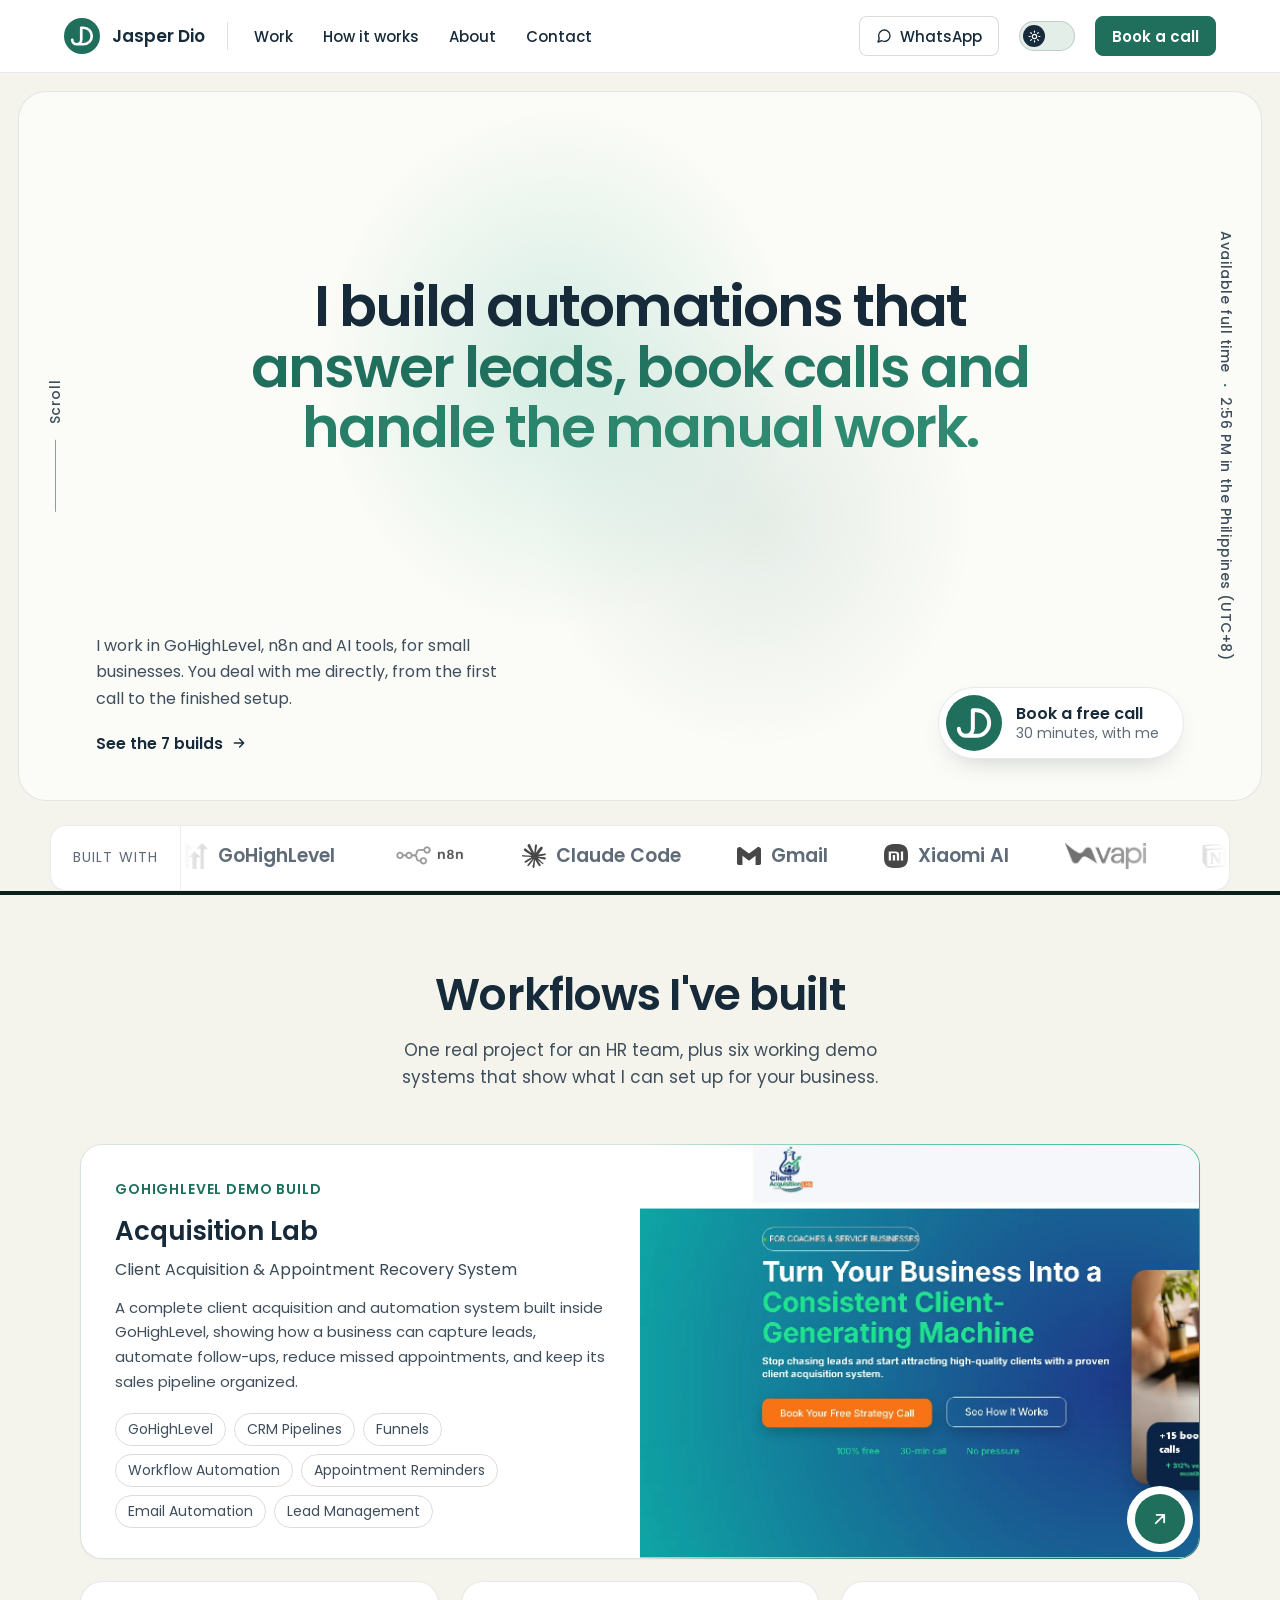
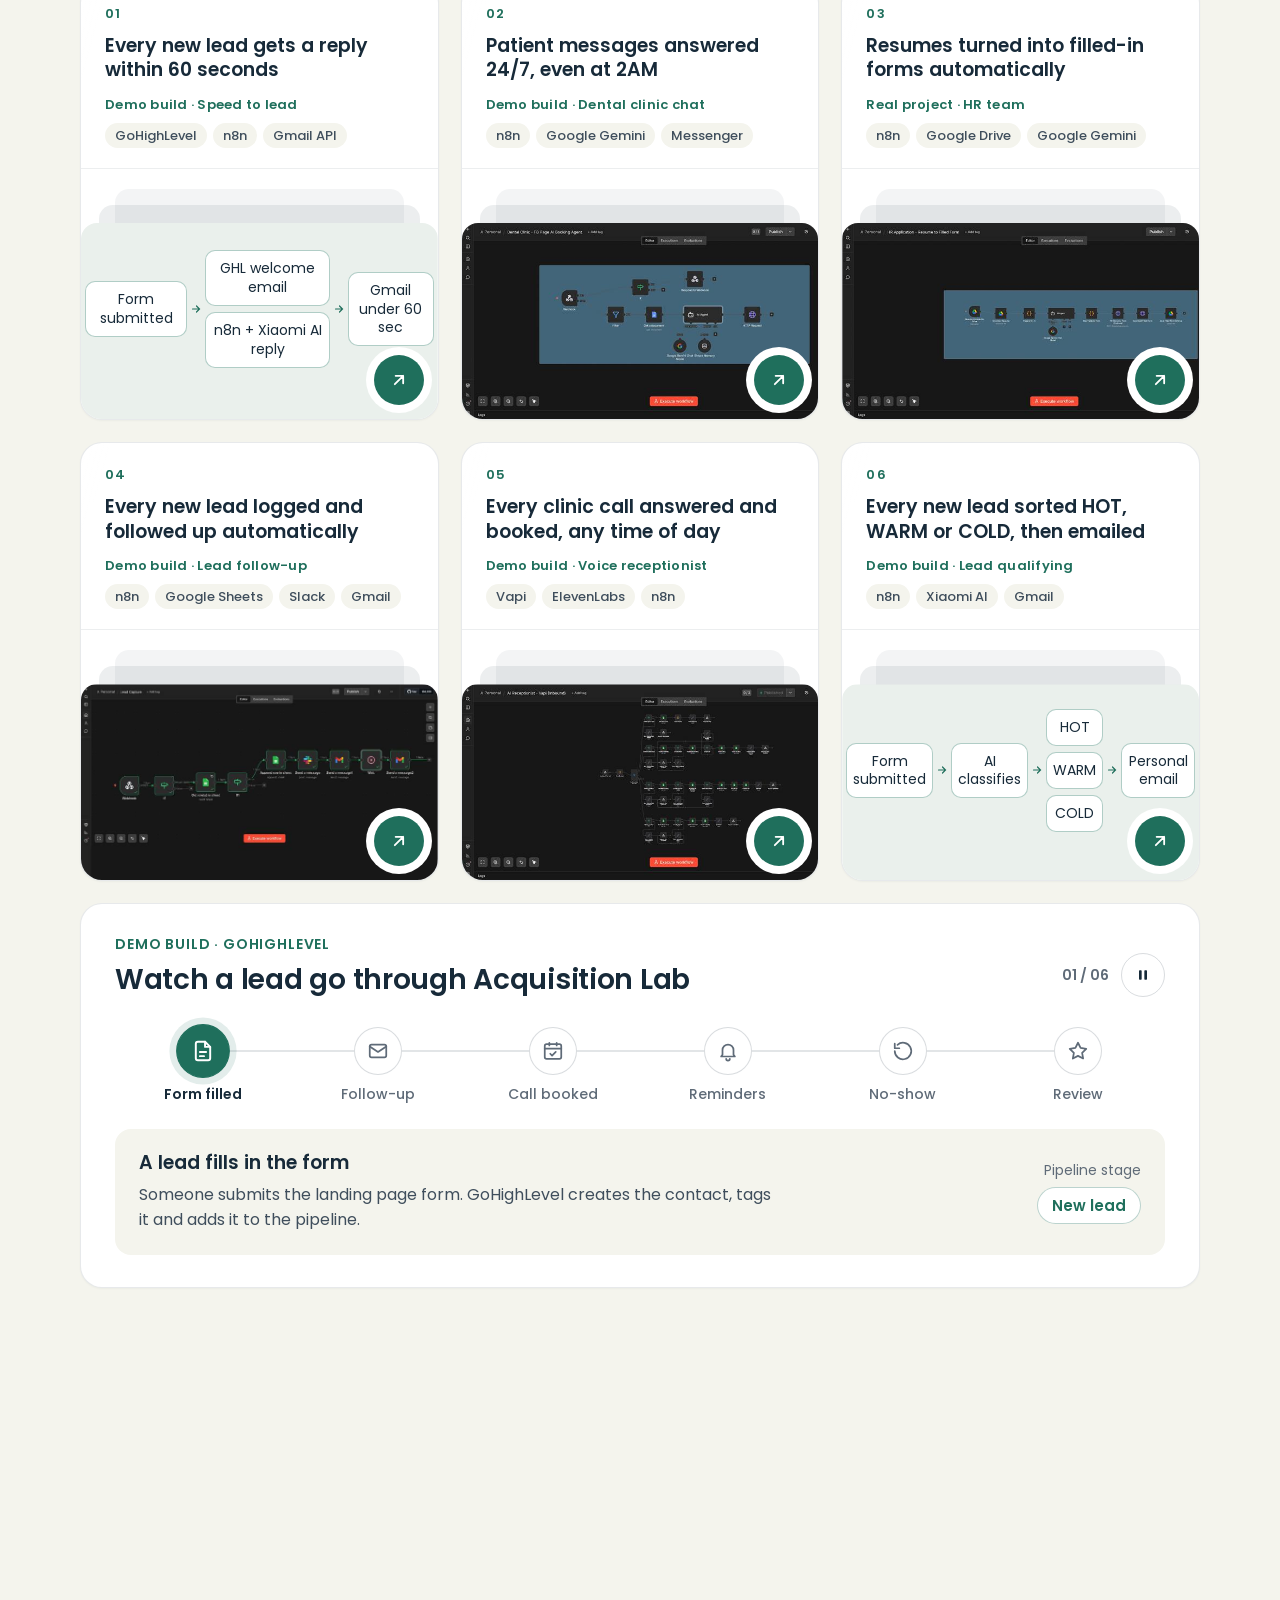
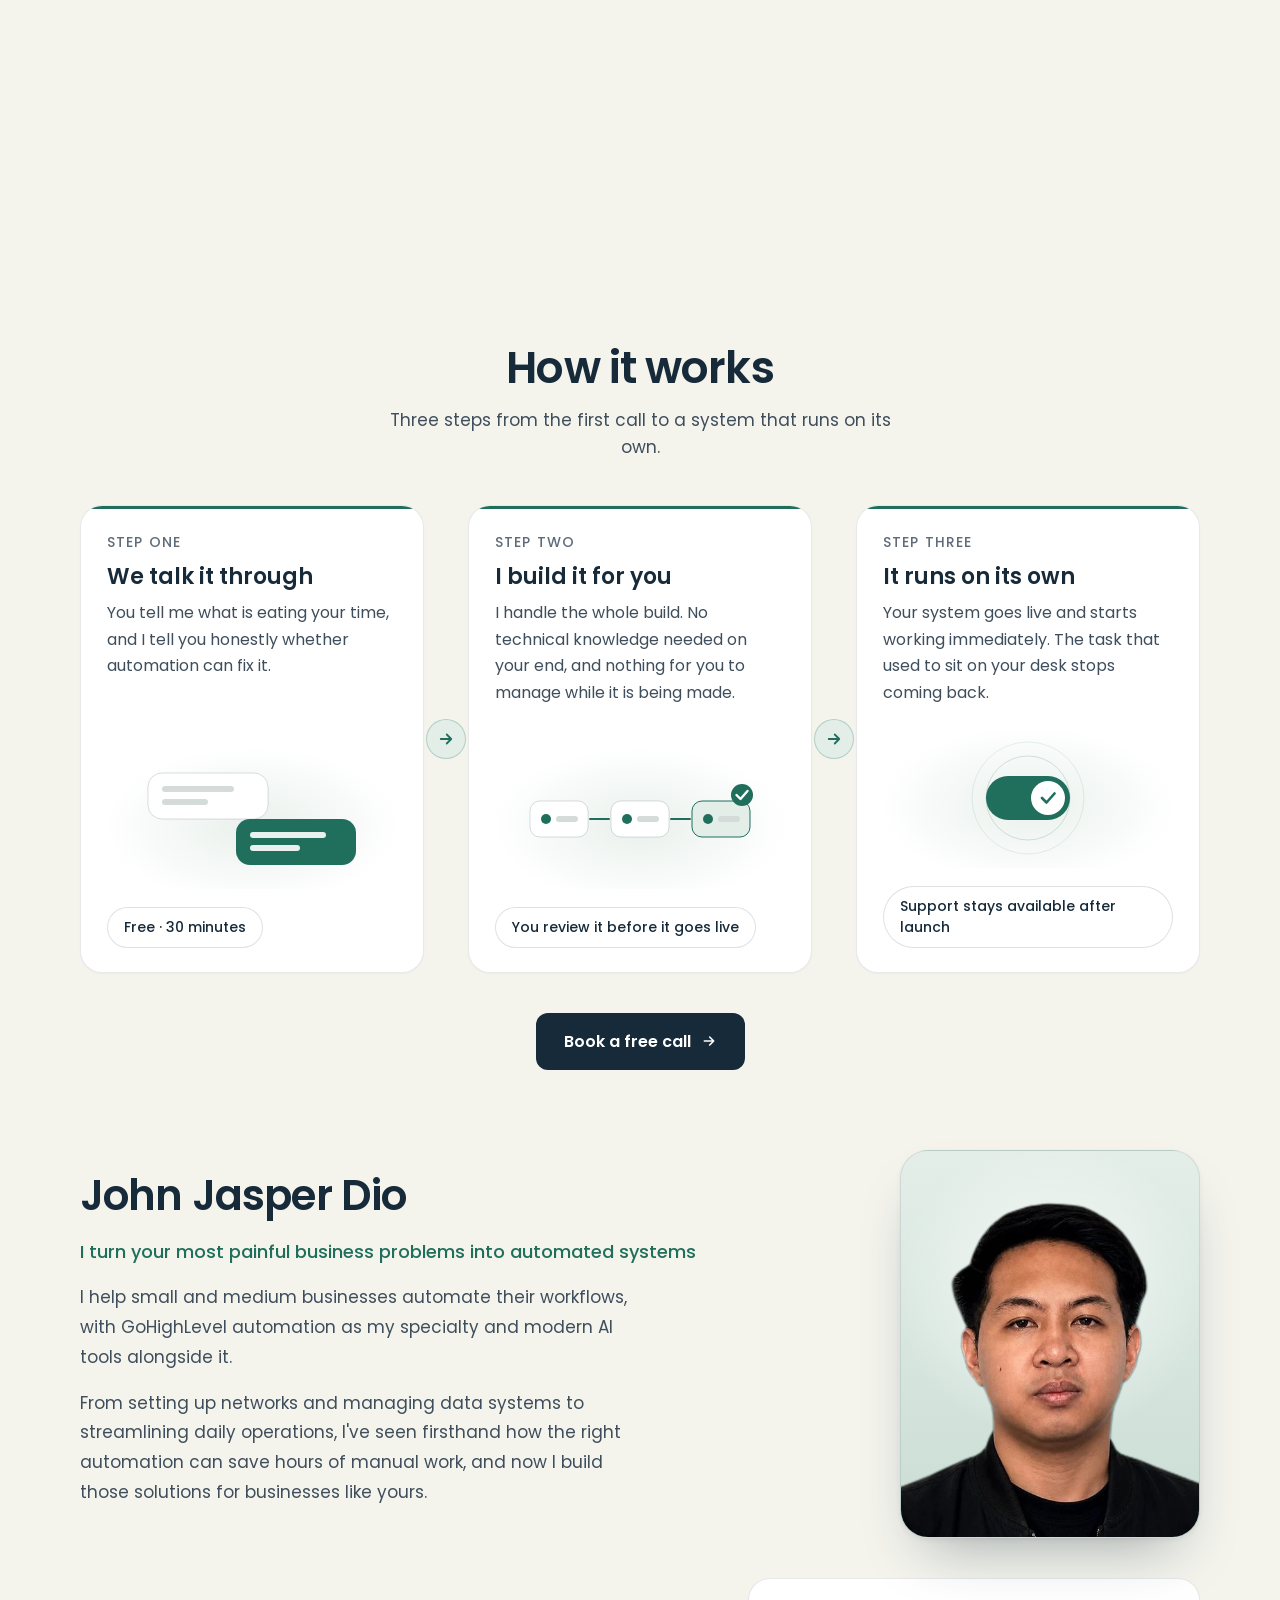
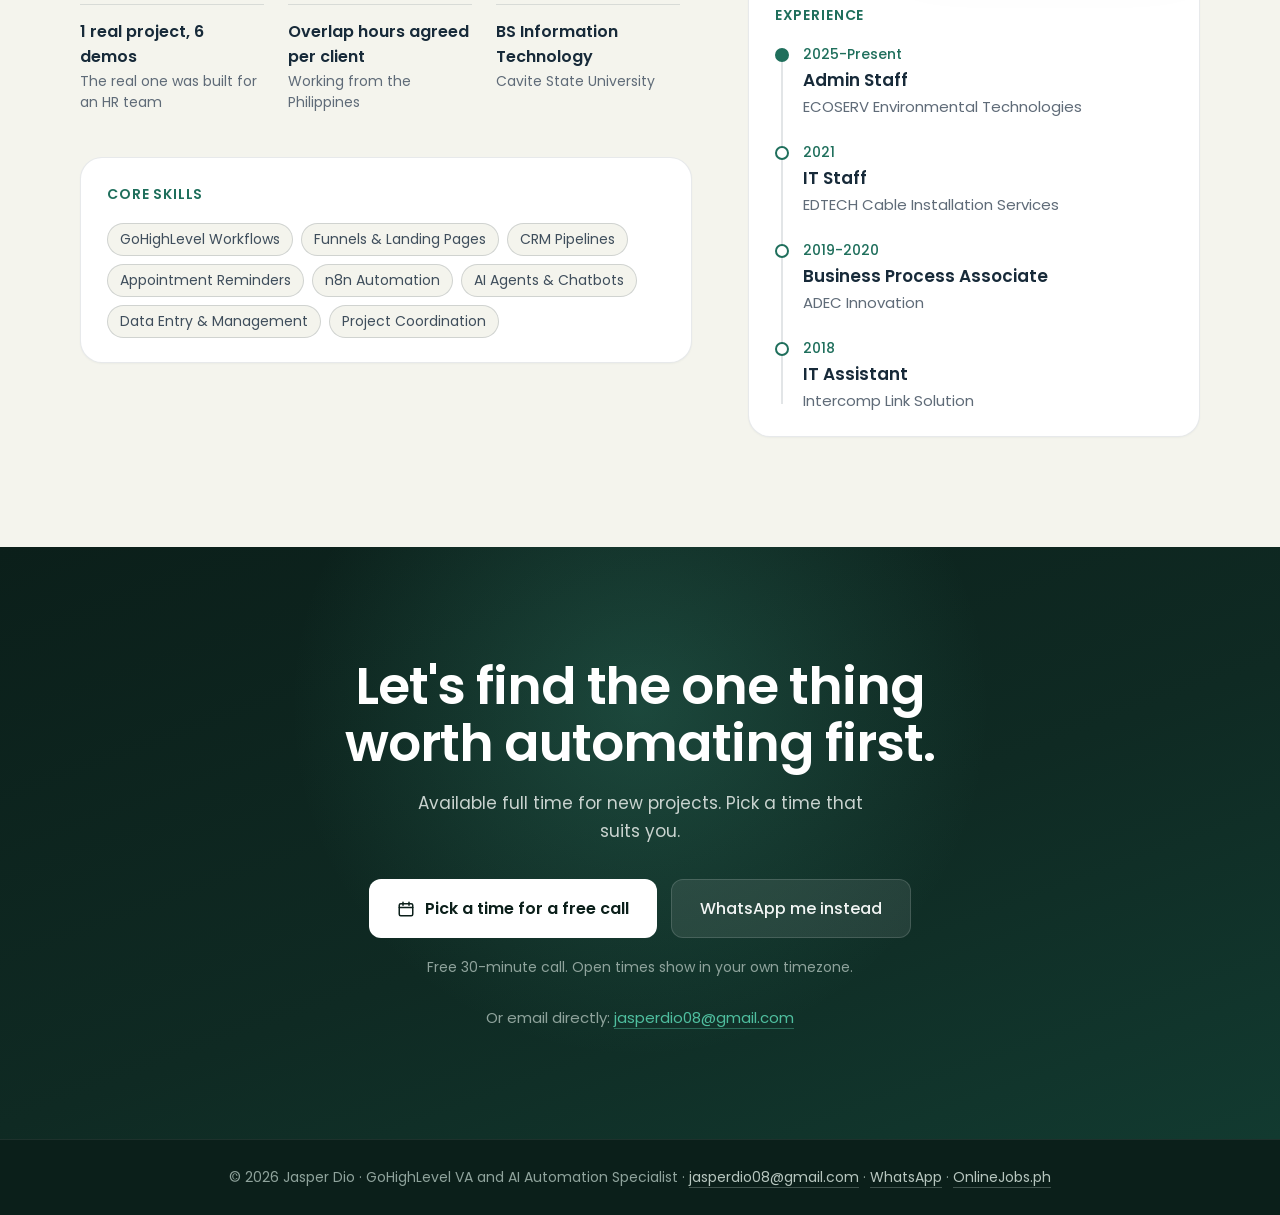
==== commit 3dac6506: "Mobile and tablet polish: bigger tap area on See the 7 builds, flow cards show the stacked layers on" ====
--- a/index.html
+++ b/index.html
@@ -103,6 +103,7 @@
   .svc-arrow{position:absolute;right:14px;bottom:14px;width:50px;height:50px;border-radius:50%;background:var(--accent);color:#0B1F1A;display:grid;place-items:center;box-shadow:0 0 0 8px #10261F;transition:transform .3s cubic-bezier(.34,1.56,.64,1)}
   .svc-card:hover .svc-arrow{transform:scale(1.1) rotate(45deg)}
   .svc-all{margin-top:48px;display:inline-flex;align-items:center;gap:10px;background:var(--accent);color:#0B1F1A;border-radius:999px;padding:15px 30px;font-size:16px;font-weight:600}
+  @media (min-width:901px) and (max-width:1219px){.svc-grid{grid-template-columns:repeat(2,minmax(0,1fr))}}
   @media (max-width:900px){.svc-grid{grid-template-columns:1fr;max-width:460px;margin:0 auto}}
 
   .work{background:#0B1F1A;padding:56px clamp(20px,5vw,64px) 80px}
@@ -427,12 +428,13 @@
   .foot a{color:#B7C6BF;border-bottom:1px solid rgba(183,198,191,.3)}
   .foot a:hover{color:#4FBF9F}
   @media (max-width:640px){.foot a,.cta-mail a{display:inline-block;padding:11px 2px;line-height:1.2}}
-  .svc-media .flow{gap:3px;padding:0 8px}
-  .svc-media .fn{padding:8px 6px;min-width:0}
+  .svc-media .flow{gap:3px;padding:0 4px 24px}
+  .svc-media .fn{padding:8px 6px}
   .svc-media .fa{width:12px;height:12px}
   @media (max-width:640px){
-    .svc-media:has(.flow){height:auto}
-    .svc-media:has(.flow) .svc-img{position:relative;top:auto;bottom:auto;margin-top:54px;overflow:visible}
+    .svc-media:has(.flow){height:auto;padding-top:54px}
+    .svc-media:has(.flow) .svc-img{position:relative;top:auto;bottom:auto;overflow:visible}
+    .svc-media:has(.flow) .flow{border-radius:16px 16px 0 0}
     .svc-media .flow{position:relative;inset:auto;flex-wrap:wrap;row-gap:10px;padding:26px 14px 84px}
     .pm-media .flow{padding:30px 20px}
   }
@@ -808,7 +810,8 @@
   .hm-foot{display:flex;align-items:flex-end;justify-content:space-between;gap:32px;margin-top:40px}
   .hm-intro{max-width:430px}
   .hm-lead{margin:0 0 16px;font-size:16px;line-height:1.65;color:#3F4E5C;text-wrap:pretty}
-  .hm-more{display:inline-flex;align-items:center;gap:8px;font-size:15.5px;font-weight:600;color:#172A39;padding:4px 0}
+  .hm-more{display:inline-flex;align-items:center;gap:8px;font-size:15.5px;font-weight:600;color:#172A39;padding:4px 0;position:relative}
+  .hm-more::after{content:"";position:absolute;inset:-8px -6px}
   .hm-more svg{transition:transform .25s cubic-bezier(.2,.7,.2,1)}
   .hm-more:hover svg{transform:translateX(4px)}
   .hm-book{display:flex;align-items:center;gap:14px;flex-shrink:0;padding:7px 24px 7px 7px;border-radius:999px;background:#fff;border:1px solid rgba(23,42,57,.10);box-shadow:0 12px 30px -18px rgba(23,42,57,.35);transition:transform .2s cubic-bezier(.2,.7,.2,1),box-shadow .2s}
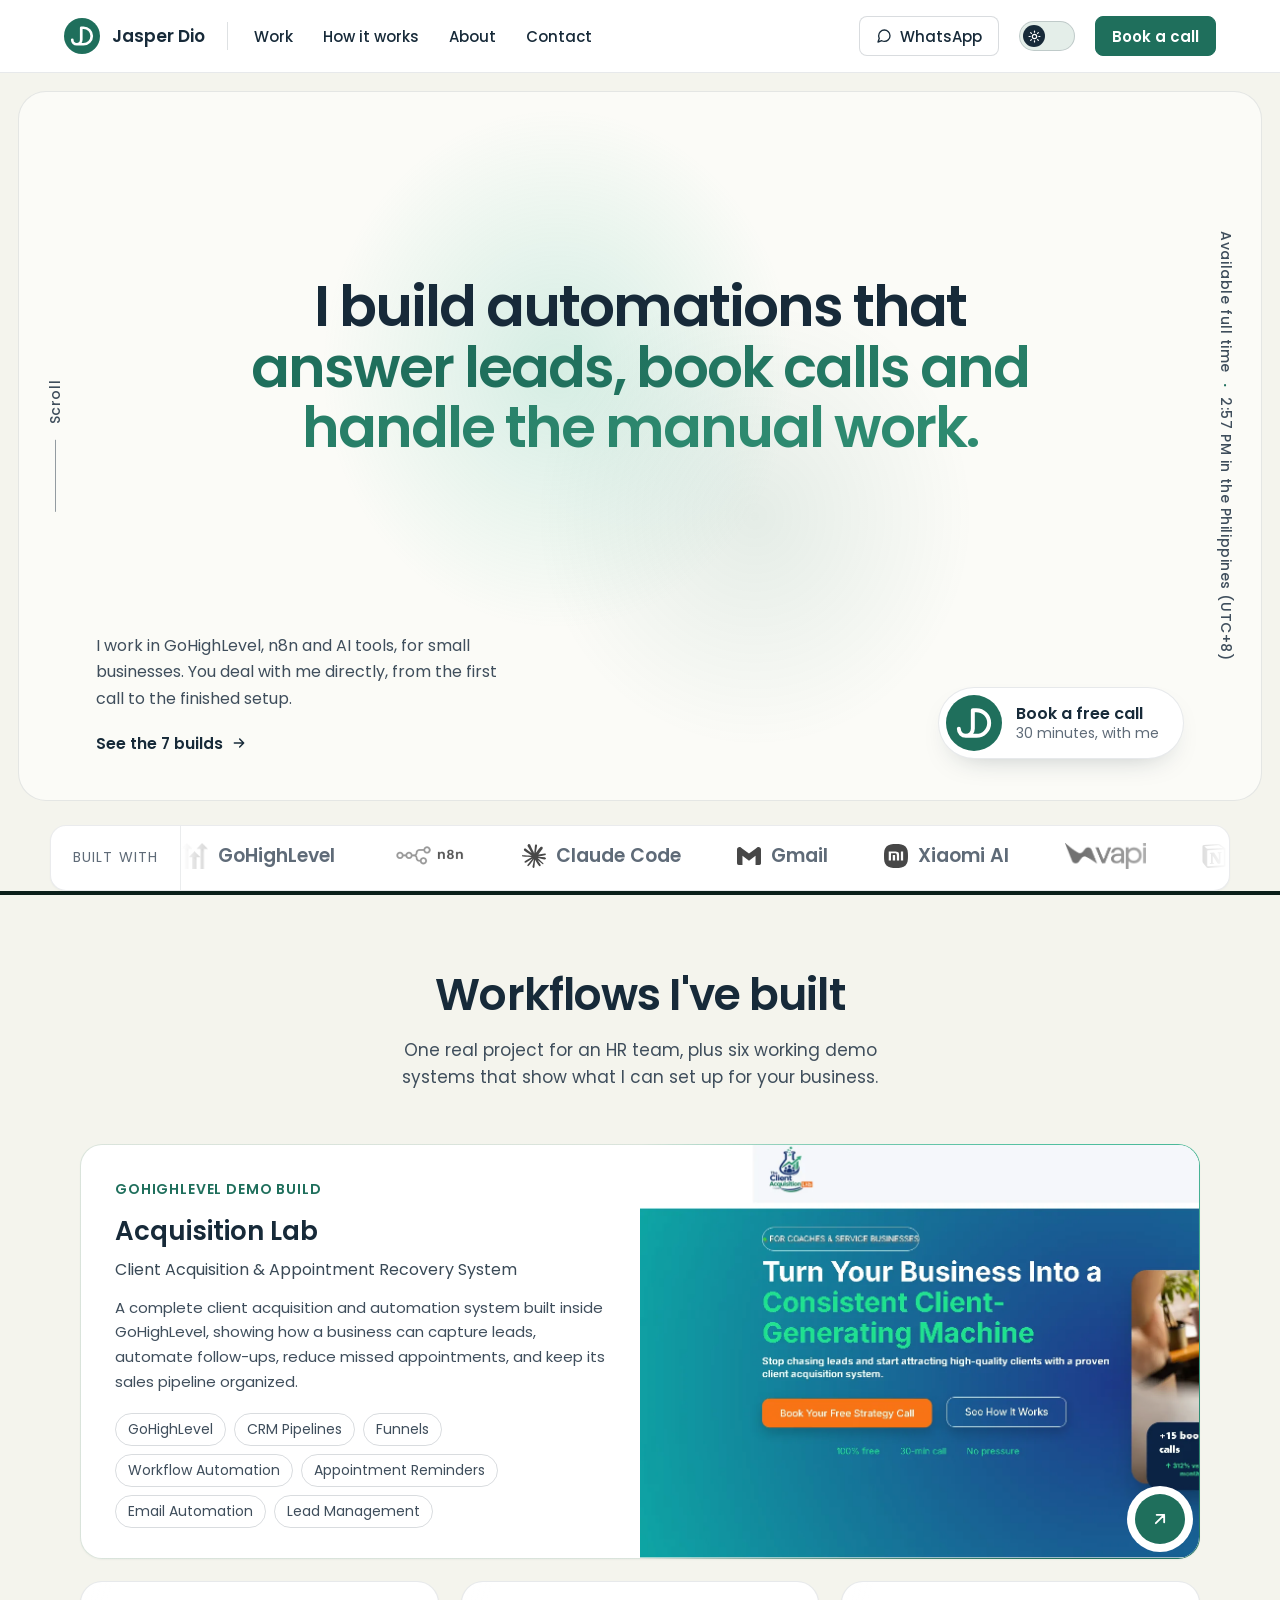
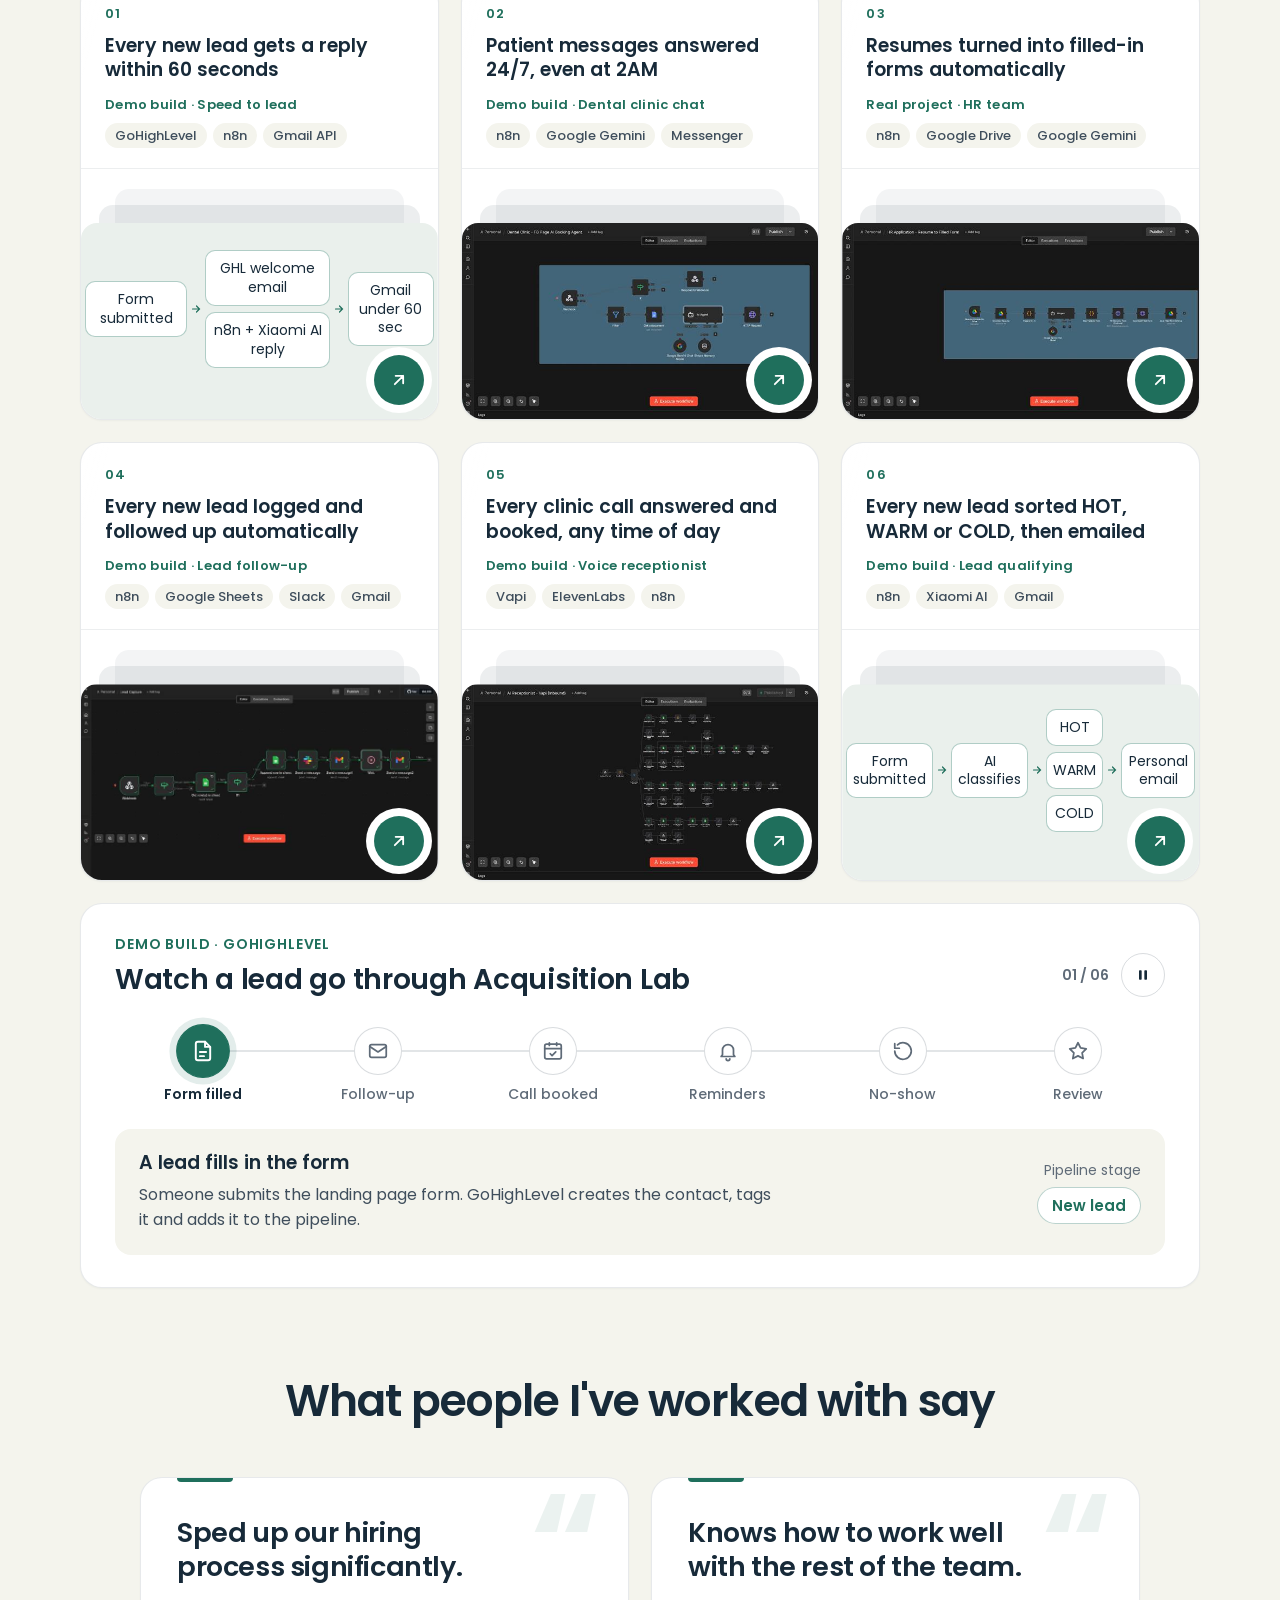
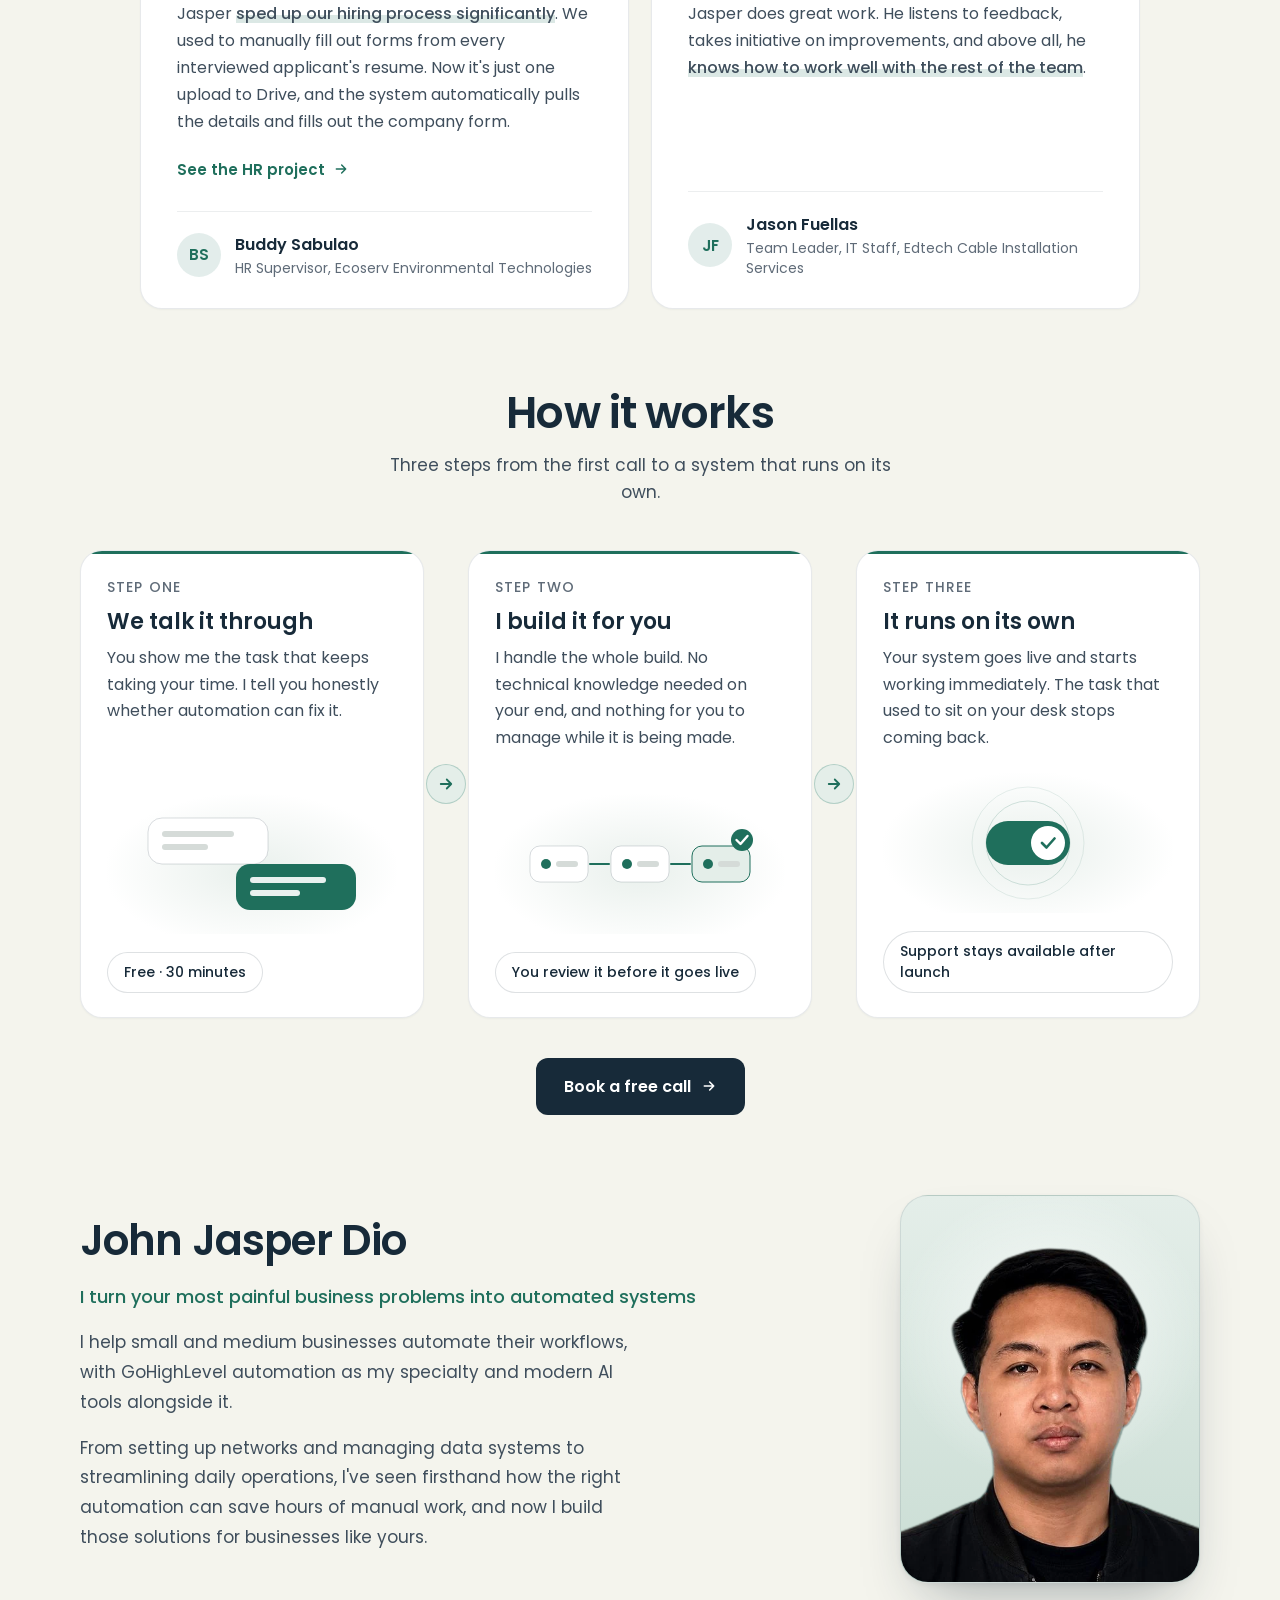
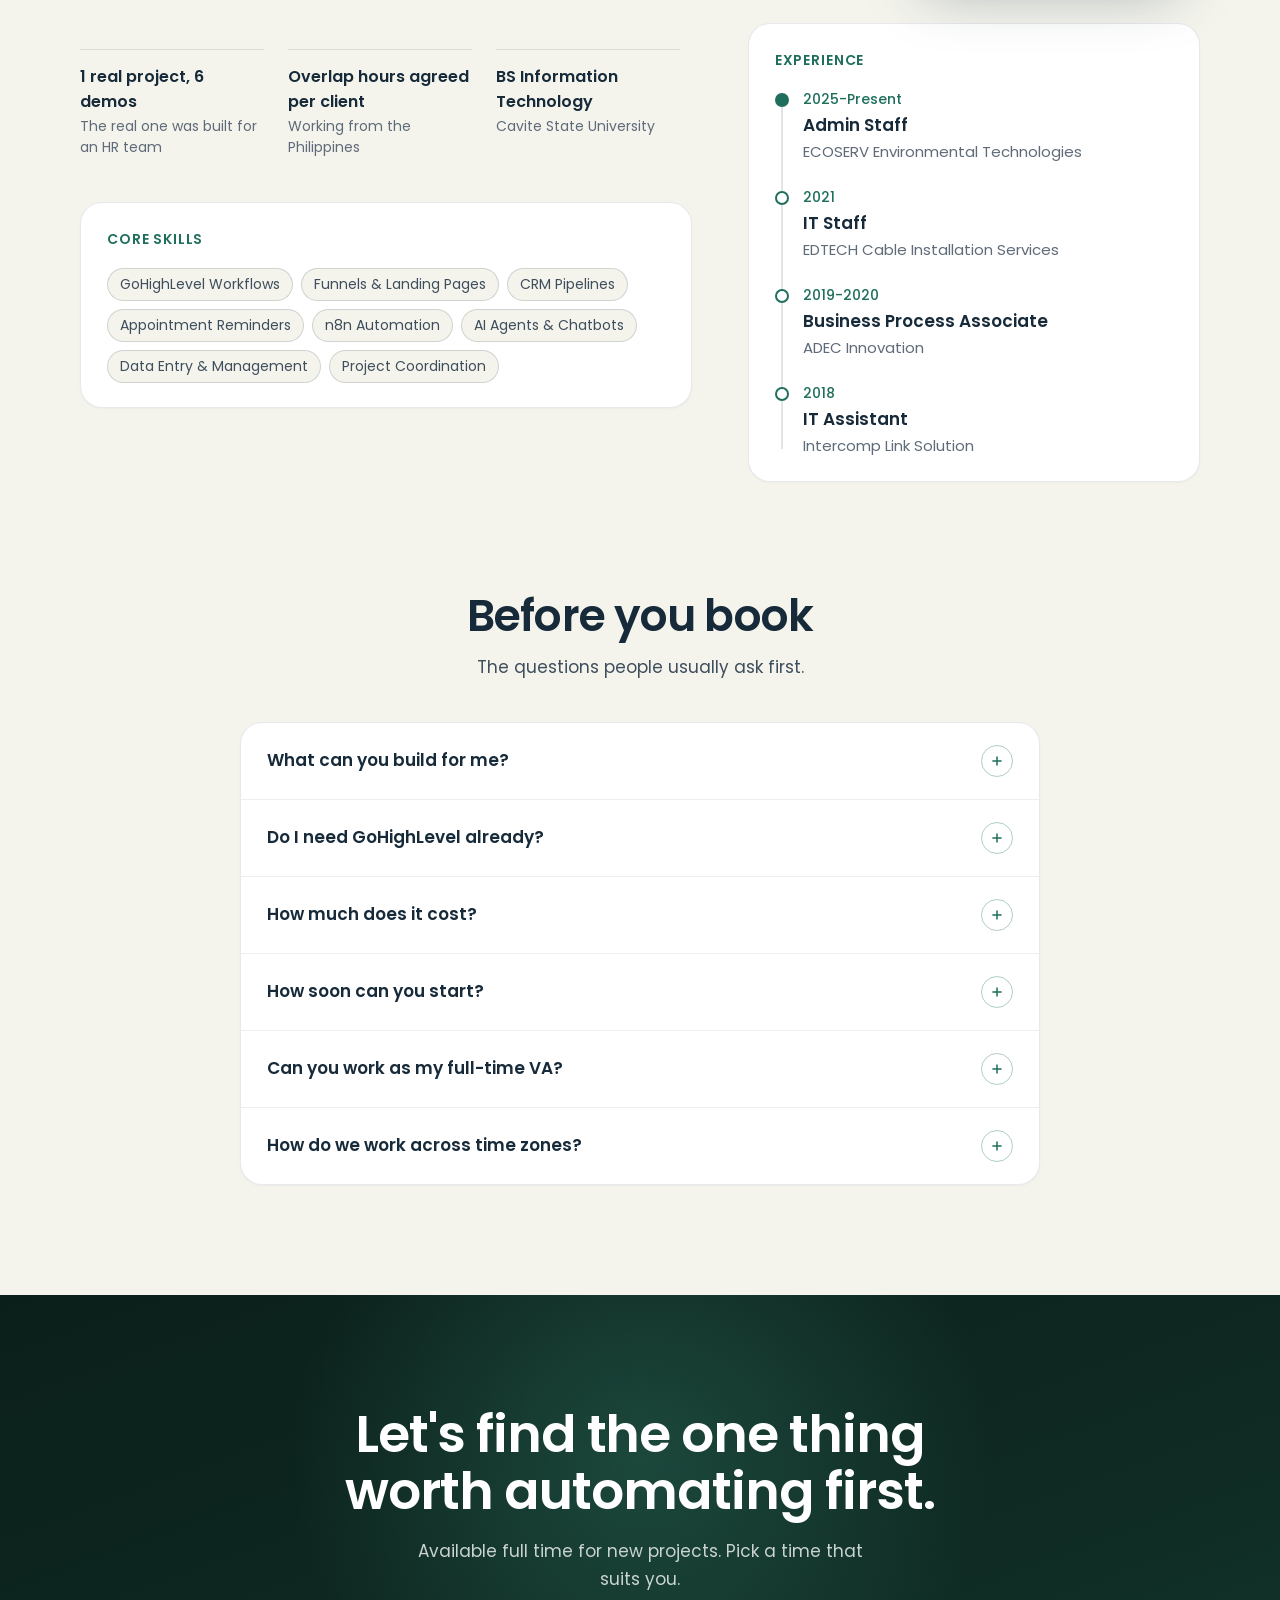
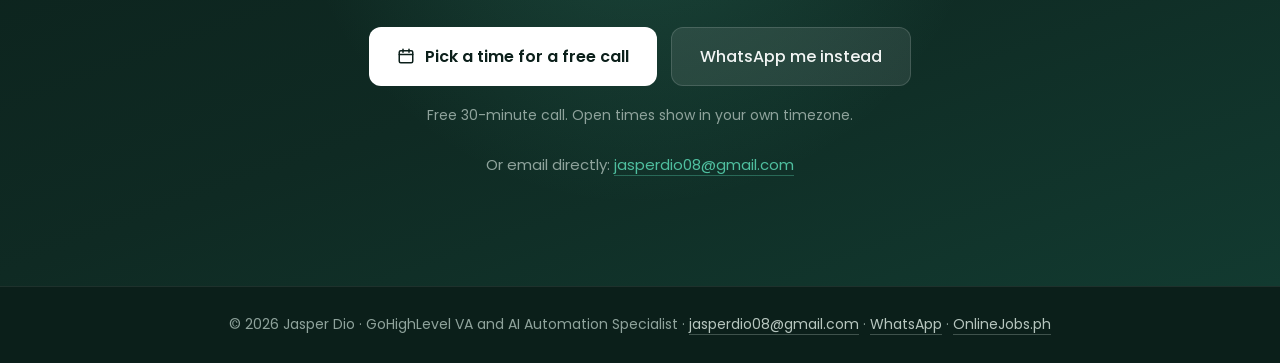
==== commit 225b2984: "Add FAQ section (Before you book), See the HR project link on Buddy's testimonial, reworded How it w" ====
--- a/index.html
+++ b/index.html
@@ -358,6 +358,10 @@
   .tq-av{width:44px;height:44px;border-radius:50%;background:rgba(31,111,92,.12);color:#1F6F5C;font-size:15px;font-weight:600;display:grid;place-items:center;flex-shrink:0}
   .tq b{display:block;font-size:16px;font-weight:600;color:#172A39}
   .tq small{display:block;font-size:14px;color:#5F6B78;margin-top:2px;line-height:1.4}
+  .tq-proj{display:inline-flex;align-items:center;gap:8px;align-self:flex-start;margin:-14px 0 24px;padding:6px 0;font-size:15px;font-weight:600;color:#1F6F5C}
+  .tq-proj svg{transition:transform .25s cubic-bezier(.2,.7,.2,1)}
+  .tq-proj:hover{text-decoration:underline;text-underline-offset:4px}
+  .tq-proj:hover svg{transform:translateX(3px)}
   @media (max-width:900px){.tgrid{grid-template-columns:1fr}}
 
   .pm{position:fixed;inset:0;z-index:9000;background:rgba(11,31,26,.5);-webkit-backdrop-filter:blur(6px);backdrop-filter:blur(6px);display:flex;align-items:center;justify-content:center;padding:24px;opacity:0;transition:opacity .22s}
@@ -418,6 +422,25 @@
   .about h2{font-weight:600;font-size:clamp(30px,4vw,42px);letter-spacing:-.02em;margin:0 0 12px;color:#172A39}
   .about-role{font-size:18px;font-weight:500;color:#1F6F5C;margin-bottom:22px;line-height:1.45}
   .about p{font-size:17px;line-height:1.75;color:#3F4E5C;margin:0 0 16px;max-width:560px}
+  .faq{background:#F4F4ED;padding:0 clamp(20px,5vw,64px) 110px}
+  .faq-in{max-width:800px;margin:0 auto}
+  .faq-head{text-align:center;margin-bottom:40px}
+  .faq h2{font-weight:600;font-size:clamp(30px,4vw,44px);line-height:1.1;letter-spacing:-.02em;margin:0 0 14px;color:#172A39;text-wrap:balance}
+  .faq-head p{margin:0 auto;max-width:520px;font-size:17px;line-height:1.6;color:#3F4E5C}
+  .faq-list{background:#fff;border:1px solid rgba(23,42,57,.10);border-radius:22px;box-shadow:0 1px 2px rgba(23,42,57,.04);overflow:hidden}
+  .fq+.fq{border-top:1px solid rgba(23,42,57,.08)}
+  .fq summary{list-style:none;cursor:pointer;display:flex;align-items:center;justify-content:space-between;gap:18px;padding:22px 26px;font-size:17px;font-weight:600;line-height:1.4;color:#172A39}
+  .fq summary::-webkit-details-marker{display:none}
+  .fq summary:focus-visible{outline:2px solid #1F6F5C;outline-offset:-4px;border-radius:16px}
+  .fq-i{flex-shrink:0;width:32px;height:32px;border-radius:50%;border:1.5px solid rgba(31,111,92,.35);display:grid;place-items:center;color:#1F6F5C;transition:transform .3s cubic-bezier(.23,1,.32,1),background-color .2s,border-color .2s,color .2s}
+  .fq summary:hover .fq-i{border-color:#1F6F5C}
+  .fq[open] .fq-i{transform:rotate(45deg);background:#1F6F5C;border-color:#1F6F5C;color:#fff}
+  .fq-a{padding:0 26px 24px;max-width:680px}
+  .fq-a p{margin:0;font-size:16px;line-height:1.7;color:#3F4E5C}
+  .fq-a a{color:#1F6F5C;font-weight:500;text-decoration:underline;text-underline-offset:3px}
+  @keyframes fq-in{from{opacity:0;transform:translateY(-4px)}to{opacity:1;transform:none}}
+  .fq[open] .fq-a{animation:fq-in .3s cubic-bezier(.23,1,.32,1)}
+  @media (prefers-reduced-motion:reduce){.fq[open] .fq-a{animation:none}.fq-i{transition:none}}
   .work .svc-head{min-height:152px}
   .cta-in{max-width:1000px}
   .cta h2{max-width:720px;margin-left:auto;margin-right:auto}
@@ -549,6 +572,16 @@
   html[data-theme="dark"] .cta::before{background:radial-gradient(circle,rgba(111,215,183,.16),transparent 65%)}
   html[data-theme="dark"] .cta-p{background:#DDFBEF;color:#182833}
   html[data-theme="dark"] .cta-mail a{color:#6FD7B7;border-bottom-color:rgba(111,215,183,.4)}
+  html[data-theme="dark"] .tq-proj,html[data-theme="dark"] .fq-a a{color:#6FD7B7}
+  html[data-theme="dark"] .faq{background:#182833}
+  html[data-theme="dark"] .faq h2,html[data-theme="dark"] .fq summary{color:#DDFBEF}
+  html[data-theme="dark"] .faq-head p,html[data-theme="dark"] .fq-a p{color:#C3DDD2}
+  html[data-theme="dark"] .faq-list{background:#2F4858;border-color:rgba(221,251,239,.12);box-shadow:none}
+  html[data-theme="dark"] .fq+.fq{border-top-color:rgba(221,251,239,.10)}
+  html[data-theme="dark"] .fq-i{border-color:rgba(111,215,183,.45);color:#6FD7B7}
+  html[data-theme="dark"] .fq summary:hover .fq-i{border-color:#6FD7B7}
+  html[data-theme="dark"] .fq[open] .fq-i{background:#6FD7B7;border-color:#6FD7B7;color:#182833}
+  html[data-theme="dark"] .fq summary:focus-visible{outline-color:#6FD7B7}
   html[data-theme="dark"] .foot{background:#101C25;border-top-color:rgba(221,251,239,.10)}
   /* case-study blocks and availability status */
   .pm-cs{display:grid;grid-template-columns:repeat(auto-fit,minmax(200px,1fr));gap:14px;margin:0 0 28px}
@@ -731,8 +764,8 @@
   @media (prefers-reduced-motion:reduce){.js-rv .hw-card::before{transition:none;transform:scaleX(1)}.js-rv .hw-arrow.rv-in svg{animation:none}.pm .pm-cs>div{transition:opacity .2s ease;transform:none}}
 
   /* --- scroll reveal: marketing surface, fires once, never replays --- */
-  .js-rv :is(.hw-head,.hw-card,.hw-arrow,.hw-cta,.work .svc-wrap>h2,.work .svc-sub,.svc-grid>*,.tsec .svc-wrap>h2,.tq,.ab-head,.ab-main,.ab-side){transition:opacity .4s cubic-bezier(.23,1,.32,1),transform .4s cubic-bezier(.23,1,.32,1)}
-  .js-rv :is(.hw-head,.hw-card,.hw-arrow,.hw-cta,.work .svc-wrap>h2,.work .svc-sub,.svc-grid>*,.tsec .svc-wrap>h2,.tq,.ab-head,.ab-main,.ab-side):not(.rv-in){opacity:0;transform:translateY(10px)}
+  .js-rv :is(.hw-head,.hw-card,.hw-arrow,.hw-cta,.work .svc-wrap>h2,.work .svc-sub,.svc-grid>*,.tsec .svc-wrap>h2,.tq,.ab-head,.ab-main,.ab-side,.faq-head,.faq-list){transition:opacity .4s cubic-bezier(.23,1,.32,1),transform .4s cubic-bezier(.23,1,.32,1)}
+  .js-rv :is(.hw-head,.hw-card,.hw-arrow,.hw-cta,.work .svc-wrap>h2,.work .svc-sub,.svc-grid>*,.tsec .svc-wrap>h2,.tq,.ab-head,.ab-main,.ab-side,.faq-head,.faq-list):not(.rv-in){opacity:0;transform:translateY(10px)}
   @media (min-width:901px){
     .js-rv .svc-grid>:nth-child(3n+2){transition-delay:60ms}
     .js-rv .svc-grid>:nth-child(3n+3){transition-delay:120ms}
@@ -746,8 +779,8 @@
   .js-rv .tq::before{transform:scaleX(0);transform-origin:left center;transition:transform .6s cubic-bezier(.23,1,.32,1) .2s,width .3s cubic-bezier(.23,1,.32,1)}
   .js-rv .tq.rv-in::before{transform:scaleX(1)}
   @media (prefers-reduced-motion:reduce){
-    .js-rv :is(.hw-head,.hw-card,.hw-arrow,.hw-cta,.work .svc-wrap>h2,.work .svc-sub,.svc-grid>*,.tsec .svc-wrap>h2,.tq,.ab-head,.ab-main,.ab-side){transition:opacity .25s ease;transition-delay:0ms}
-    .js-rv :is(.hw-head,.hw-card,.hw-arrow,.hw-cta,.work .svc-wrap>h2,.work .svc-sub,.svc-grid>*,.tsec .svc-wrap>h2,.tq,.ab-head,.ab-main,.ab-side):not(.rv-in){transform:none}
+    .js-rv :is(.hw-head,.hw-card,.hw-arrow,.hw-cta,.work .svc-wrap>h2,.work .svc-sub,.svc-grid>*,.tsec .svc-wrap>h2,.tq,.ab-head,.ab-main,.ab-side,.faq-head,.faq-list){transition:opacity .25s ease;transition-delay:0ms}
+    .js-rv :is(.hw-head,.hw-card,.hw-arrow,.hw-cta,.work .svc-wrap>h2,.work .svc-sub,.svc-grid>*,.tsec .svc-wrap>h2,.tq,.ab-head,.ab-main,.ab-side,.faq-head,.faq-list):not(.rv-in){transform:none}
     .js-rv .tq::before{transform:none;transition:none}
   }
   /* --- smooth wheel scrolling (Lenis 1.3.26, rules from its lenis.css) --- */
@@ -780,6 +813,10 @@
     .svc-media .flow .fs{flex-direction:row;flex-wrap:wrap;justify-content:center}
     .theme-sw::after{content:"";position:absolute;inset:-8px -4px}
     .hw-cta .btn{width:100%;justify-content:center}
+    .faq{padding-top:8px;padding-bottom:48px}
+    .faq-head{margin-bottom:28px}
+    .fq summary{padding:18px;font-size:16px;gap:14px}
+    .fq-a{padding:0 18px 20px}
     .ab-head{margin-bottom:12px}
     .ab-facts{margin-top:8px}
     .foot a,.cta-mail a{border-bottom:0;text-decoration:underline;text-decoration-thickness:1px;text-underline-offset:5px}
@@ -934,7 +971,7 @@
   /* --- dark-mode-only light streaks behind the sections (2026-10-03) --- */
   .ds-bg{position:fixed;left:0;top:0;width:100vw;height:100vh;z-index:-1;pointer-events:none;opacity:0;display:none}
   html.ds-on .ds-bg{display:block}
-  html.ds-on[data-theme="dark"] .hero,html.ds-on[data-theme="dark"] .work,html.ds-on[data-theme="dark"] .sv,html.ds-on[data-theme="dark"] .tsec,html.ds-on[data-theme="dark"] .about{background:transparent}
+  html.ds-on[data-theme="dark"] .hero,html.ds-on[data-theme="dark"] .work,html.ds-on[data-theme="dark"] .sv,html.ds-on[data-theme="dark"] .tsec,html.ds-on[data-theme="dark"] .about,html.ds-on[data-theme="dark"] .faq{background:transparent}
 </style>
 <script>if('IntersectionObserver' in window)document.documentElement.classList.add('js-rv');try{if(localStorage.getItem('theme')==='dark')document.documentElement.setAttribute('data-theme','dark')}catch(e){}</script>
 <script type="application/ld+json">
@@ -1032,7 +1069,7 @@
 <section class="tsec" id="clients"><div class="svc-wrap">
   <h2>What people I've worked with say</h2>
   <div class="tgrid">
-    <figure class="tq"><p class="tq-lead">Sped up our hiring process significantly.</p><blockquote>Jasper <mark class="tq-hl">sped up our hiring process significantly</mark>. We used to manually fill out forms from every interviewed applicant&#39;s resume. Now it&#39;s just one upload to Drive, and the system automatically pulls the details and fills out the company form.</blockquote><figcaption><span class="tq-av">BS</span><span><b>Buddy Sabulao</b><small>HR Supervisor, Ecoserv Environmental Technologies</small></span></figcaption></figure>
+    <figure class="tq"><p class="tq-lead">Sped up our hiring process significantly.</p><blockquote>Jasper <mark class="tq-hl">sped up our hiring process significantly</mark>. We used to manually fill out forms from every interviewed applicant&#39;s resume. Now it&#39;s just one upload to Drive, and the system automatically pulls the details and fills out the company form.</blockquote><a class="tq-proj" href="#work" data-project="p2" data-cursor-label="Open">See the HR project <svg width="16" height="16" viewBox="0 0 24 24" fill="none" stroke="currentColor" stroke-width="2.2" stroke-linecap="round" stroke-linejoin="round" aria-hidden="true"><path d="M5 12h14M13 6l6 6-6 6"/></svg></a><figcaption><span class="tq-av">BS</span><span><b>Buddy Sabulao</b><small>HR Supervisor, Ecoserv Environmental Technologies</small></span></figcaption></figure>
     <figure class="tq"><p class="tq-lead">Knows how to work well with the rest of the team.</p><blockquote>Jasper does great work. He listens to feedback, takes initiative on improvements, and above all, he <mark class="tq-hl">knows how to work well with the rest of the team</mark>.</blockquote><figcaption><span class="tq-av">JF</span><span><b>Jason Fuellas</b><small>Team Leader, IT Staff, Edtech Cable Installation Services</small></span></figcaption></figure>
   </div>
 </div></section>
@@ -1045,7 +1082,7 @@
     <div class="hw-card">
       <div class="hw-step">Step one</div>
       <h3>We talk it through</h3>
-      <p>You tell me what is eating your time, and I tell you honestly whether automation can fix it.</p>
+      <p>You show me the task that keeps taking your time. I tell you honestly whether automation can fix it.</p>
       <div class="hw-art"><svg viewBox="0 0 240 120" role="img" aria-label="A conversation between you and me"><g class="a a-l"><rect x="16" y="14" width="120" height="46" rx="14" fill="#fff" stroke="rgba(23,42,57,.16)"/><rect x="30" y="27" width="72" height="6" rx="3" fill="#D5DBD8"/><rect x="30" y="40" width="46" height="6" rx="3" fill="#D5DBD8"/></g><g class="a a-r"><rect x="104" y="60" width="120" height="46" rx="14" fill="#1F6F5C"/><rect x="118" y="73" width="76" height="6" rx="3" fill="#fff" opacity=".9"/><rect x="118" y="86" width="50" height="6" rx="3" fill="#fff" opacity=".9"/></g></svg></div>
       <span class="hw-pill">Free &middot; 30 minutes</span>
     </div>
@@ -1105,6 +1142,20 @@
     </div>
   </div>
 </div></section>
+<section class="faq" id="faq"><div class="faq-in">
+  <div class="faq-head">
+    <h2>Before you book</h2>
+    <p>The questions people usually ask first.</p>
+  </div>
+  <div class="faq-list">
+    <details class="fq"><summary>What can you build for me?<span class="fq-i" aria-hidden="true"><svg width="14" height="14" viewBox="0 0 24 24" fill="none" stroke="currentColor" stroke-width="2.6" stroke-linecap="round"><path d="M12 5v14M5 12h14"/></svg></span></summary><div class="fq-a"><p>GoHighLevel workflows, funnels, CRM pipelines and appointment reminders, plus n8n automations and AI agents that answer messages for you. <a href="#work">The 7 builds above</a> show what each one looks like.</p></div></details>
+    <details class="fq"><summary>Do I need GoHighLevel already?<span class="fq-i" aria-hidden="true"><svg width="14" height="14" viewBox="0 0 24 24" fill="none" stroke="currentColor" stroke-width="2.6" stroke-linecap="round"><path d="M12 5v14M5 12h14"/></svg></span></summary><div class="fq-a"><p>No. If you already use it, I build inside your account. If you don&#39;t, I can build the same automation in n8n with the tools you already have, and we can talk on the call about whether GoHighLevel is worth it for you.</p></div></details>
+    <details class="fq"><summary>How much does it cost?<span class="fq-i" aria-hidden="true"><svg width="14" height="14" viewBox="0 0 24 24" fill="none" stroke="currentColor" stroke-width="2.6" stroke-linecap="round"><path d="M12 5v14M5 12h14"/></svg></span></summary><div class="fq-a"><p>It depends on what the automation has to do, so there is no fixed price list. We go through the task on the free call, and you know the cost before any work starts.</p></div></details>
+    <details class="fq"><summary>How soon can you start?<span class="fq-i" aria-hidden="true"><svg width="14" height="14" viewBox="0 0 24 24" fill="none" stroke="currentColor" stroke-width="2.6" stroke-linecap="round"><path d="M12 5v14M5 12h14"/></svg></span></summary><div class="fq-a"><p>I&#39;m available full time, so your build is not squeezed in between other jobs. Once we agree on the plan on the free call, we set the start date together.</p></div></details>
+    <details class="fq"><summary>Can you work as my full-time VA?<span class="fq-i" aria-hidden="true"><svg width="14" height="14" viewBox="0 0 24 24" fill="none" stroke="currentColor" stroke-width="2.6" stroke-linecap="round"><path d="M12 5v14M5 12h14"/></svg></span></summary><div class="fq-a"><p>Yes. I&#39;m available full time, either as your GoHighLevel VA or for single automation projects.</p></div></details>
+    <details class="fq"><summary>How do we work across time zones?<span class="fq-i" aria-hidden="true"><svg width="14" height="14" viewBox="0 0 24 24" fill="none" stroke="currentColor" stroke-width="2.6" stroke-linecap="round"><path d="M12 5v14M5 12h14"/></svg></span></summary><div class="fq-a"><p>I work from the Philippines (UTC+8). At the start we agree on overlap hours for your time zone, so you always know when I&#39;m online for calls and quick questions.</p></div></details>
+  </div>
+</div></section>
 <section class="cta" id="contact"><div class="cta-in">
   <h2>Let's find the one thing worth automating first.</h2>
   <p>Available full time for new projects. Pick a time that suits you.</p>
@@ -1117,8 +1168,8 @@
 <footer class="foot"><p>&copy; 2026 Jasper Dio &middot; GoHighLevel VA and AI Automation Specialist &middot; <a href="mailto:jasperdio08@gmail.com">jasperdio08@gmail.com</a> &middot; <a href="https://wa.me/639760925794" target="_blank" rel="noopener">WhatsApp</a> &middot; <a href="https://www.onlinejobs.ph/jobseekers/info/4931733" target="_blank" rel="noopener">OnlineJobs.ph</a></p></footer>
 <div class="pm" id="pm" hidden><div class="pm-panel" role="dialog" aria-modal="true" aria-labelledby="pm-title"><button class="pm-x" type="button" aria-label="Close"><svg width="18" height="18" viewBox="0 0 24 24" fill="none" stroke="currentColor" stroke-width="2.2" stroke-linecap="round"><path d="M6 6l12 12M18 6L6 18"/></svg></button><div id="pm-body"></div></div></div>
 <div hidden><img id="acq2" src="[data-uri]" alt=""><img id="acq3" src="[data-uri]" alt=""></div>
-<div class="ring" id="ring"><div class="ring-body"><b id="ring-label"></b></div></div>
-<div class="dot" id="dot"></div>
+<div class="ring" id="ring" aria-hidden="true"><div class="ring-body"><b id="ring-label"></b></div></div>
+<div class="dot" id="dot" aria-hidden="true"></div>
 
 <script>
 (function(){
@@ -1224,7 +1275,7 @@
 /* scroll reveal */
 try{
   if(document.documentElement.classList.contains('js-rv')){
-    var rvSel=".hw-head,.hw-card,.hw-arrow,.hw-cta,.work .svc-wrap>h2,.work .svc-sub,.svc-grid>*,.tsec .svc-wrap>h2,.tq,.ab-head,.ab-main,.ab-side";
+    var rvSel=".hw-head,.hw-card,.hw-arrow,.hw-cta,.work .svc-wrap>h2,.work .svc-sub,.svc-grid>*,.tsec .svc-wrap>h2,.tq,.ab-head,.ab-main,.ab-side,.faq-head,.faq-list";
     var rvIo=new IntersectionObserver(function(es){
       es.forEach(function(e){ if(e.isIntersecting){ e.target.classList.add('rv-in'); (function(t){setTimeout(function(){t.classList.add('rv-done')},1500)})(e.target); rvIo.unobserve(e.target); } });
     },{threshold:0,rootMargin:'0px 0px -80px 0px'});
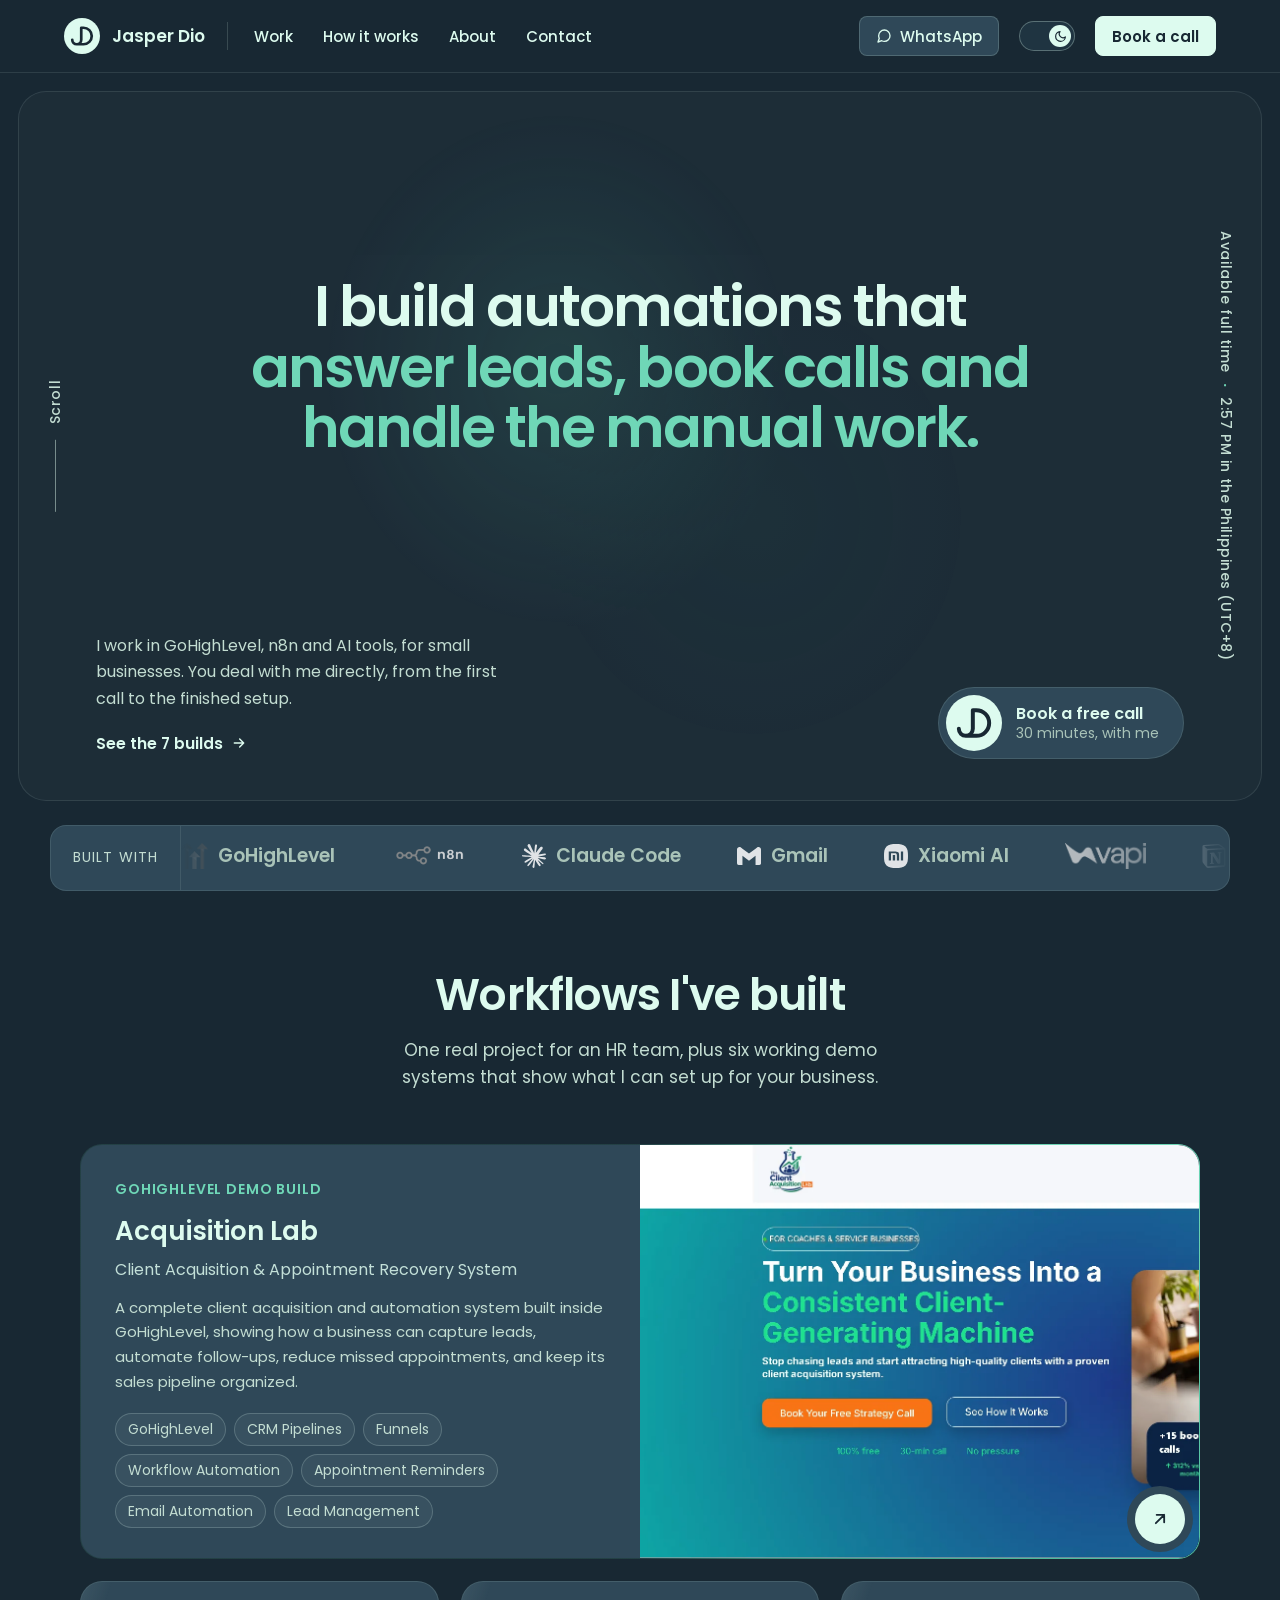
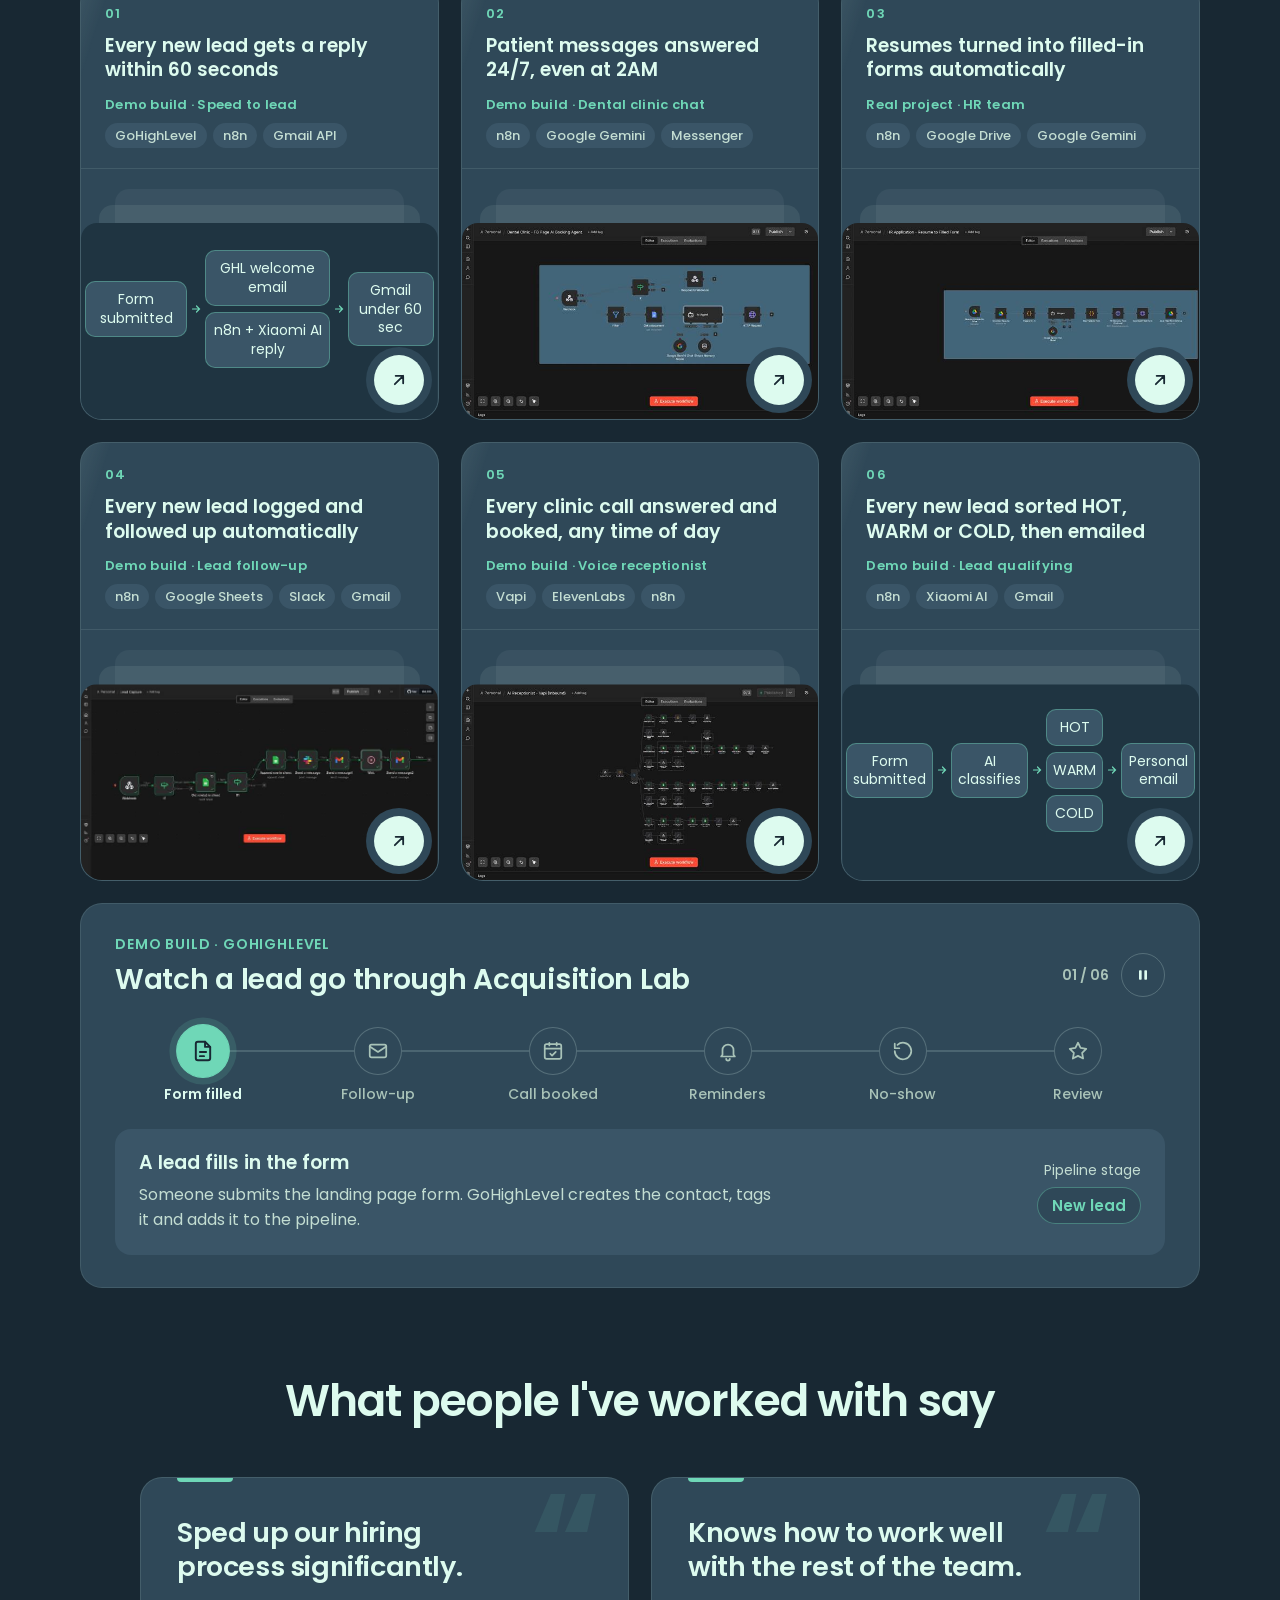
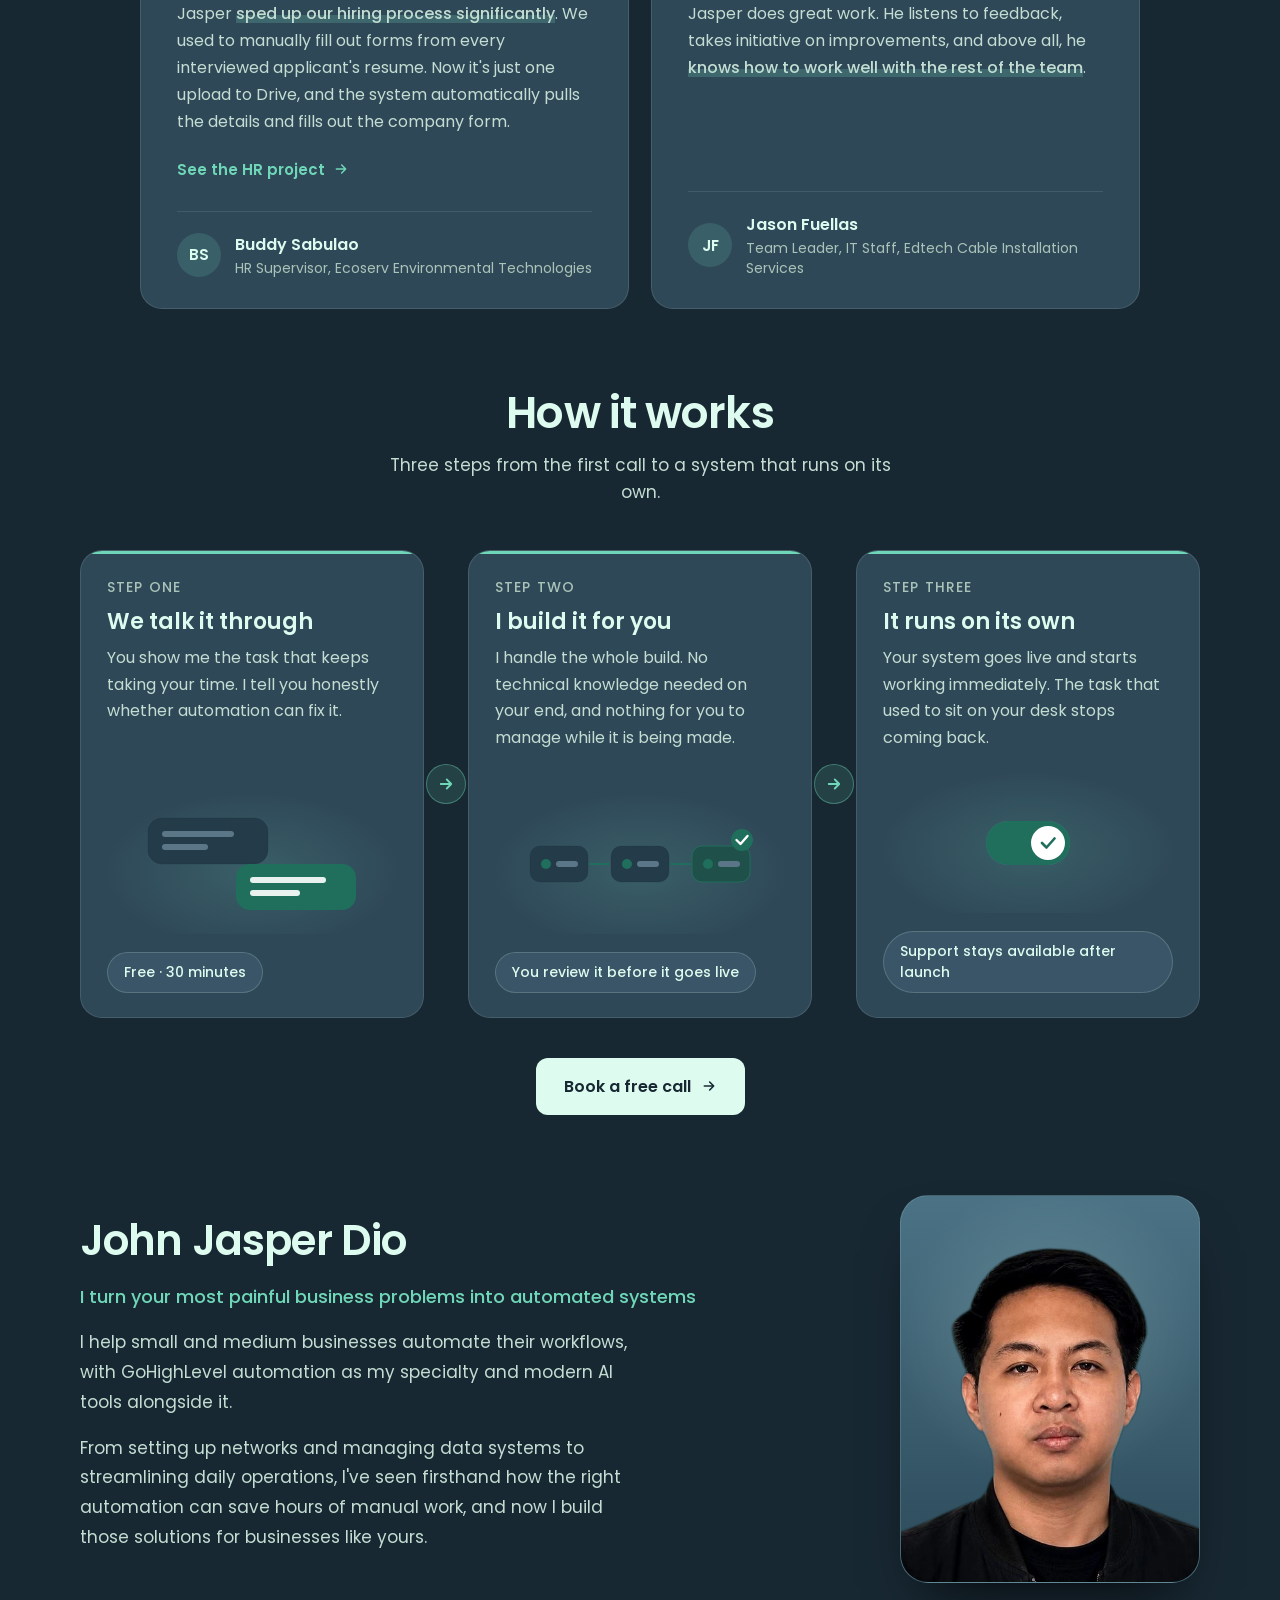
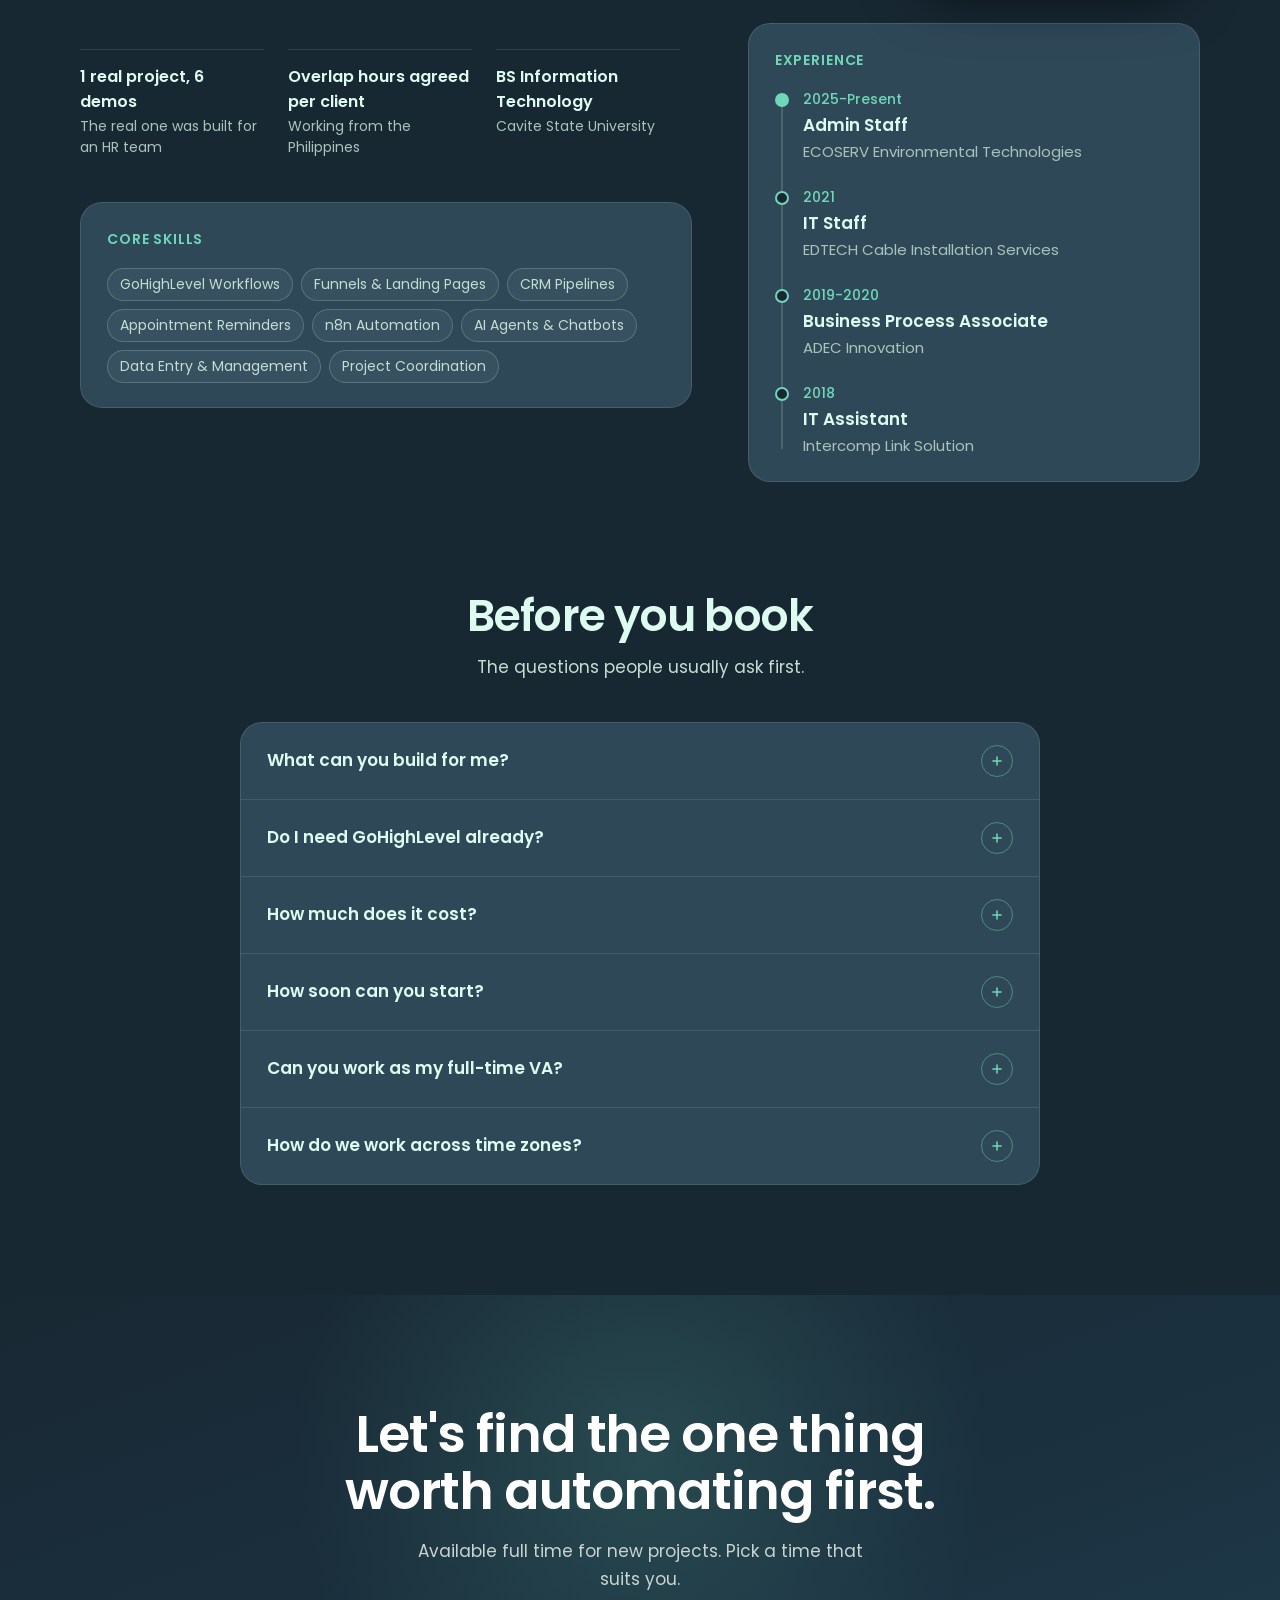
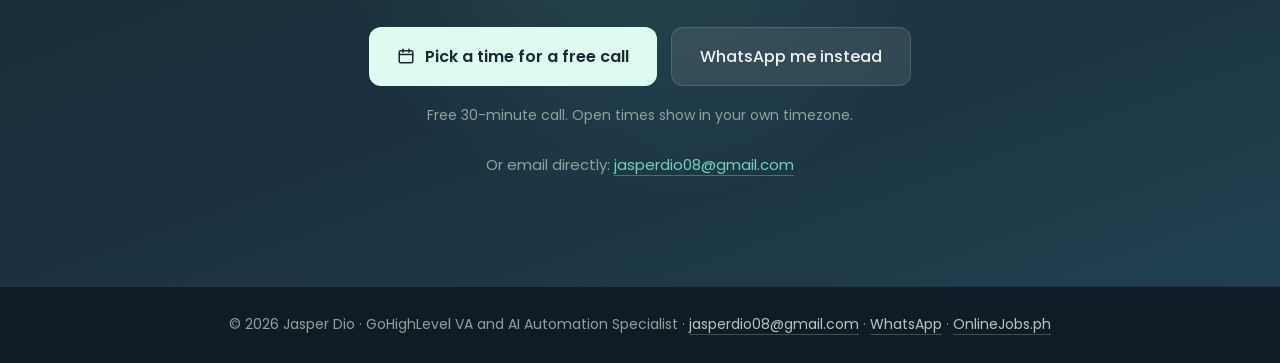
==== commit b2953dab: "Make dark the default theme (light stays on the switch and is remembered), browser bar colour follow" ====
--- a/index.html
+++ b/index.html
@@ -1,13 +1,12 @@
 <!DOCTYPE html>
-<html lang="en">
+<html lang="en" data-theme="dark">
 <head>
 <meta charset="UTF-8">
 <meta name="viewport" content="width=device-width, initial-scale=1.0">
 <title>Jasper Dio | GoHighLevel VA and AI Automation Specialist</title>
 <link rel="icon" href="data:image/svg+xml,%3Csvg%20xmlns%3D%22http%3A%2F%2Fwww.w3.org%2F2000%2Fsvg%22%20viewBox%3D%220%200%2048%2048%22%3E%3Ccircle%20cx%3D%2224%22%20cy%3D%2224%22%20r%3D%2224%22%20fill%3D%22%231F6F5C%22%2F%3E%3Cpath%20d%3D%22M11%2029a6%206%200%200%200%2012%200V13h3a11%2011%200%200%201%200%2022h-9%22%20fill%3D%22none%22%20stroke%3D%22%23fff%22%20stroke-width%3D%224.2%22%20stroke-linecap%3D%22round%22%20stroke-linejoin%3D%22round%22%2F%3E%3C%2Fsvg%3E">
 <link rel="canonical" href="https://jasperdio.vercel.app/">
-<meta name="theme-color" content="#F4F4ED" media="(prefers-color-scheme: light)">
-<meta name="theme-color" content="#182833" media="(prefers-color-scheme: dark)">
+<meta name="theme-color" content="#182833">
 <meta name="twitter:card" content="summary_large_image">
 <meta name="twitter:image" content="https://jasperdio.vercel.app/og-image.jpg">
 <meta property="og:url" content="https://jasperdio.vercel.app/">
@@ -973,7 +972,7 @@
   html.ds-on .ds-bg{display:block}
   html.ds-on[data-theme="dark"] .hero,html.ds-on[data-theme="dark"] .work,html.ds-on[data-theme="dark"] .sv,html.ds-on[data-theme="dark"] .tsec,html.ds-on[data-theme="dark"] .about,html.ds-on[data-theme="dark"] .faq{background:transparent}
 </style>
-<script>if('IntersectionObserver' in window)document.documentElement.classList.add('js-rv');try{if(localStorage.getItem('theme')==='dark')document.documentElement.setAttribute('data-theme','dark')}catch(e){}</script>
+<script>if('IntersectionObserver' in window)document.documentElement.classList.add('js-rv');try{if(localStorage.getItem('theme')==='light')document.documentElement.removeAttribute('data-theme')}catch(e){}</script>
 <script type="application/ld+json">
 {"@context":"https://schema.org","@type":"Person",
 "name":"John Jasper Dio",
@@ -993,7 +992,7 @@
   <span class="top-div top-hide"></span>
   <nav class="top-links top-hide" aria-label="Main"><a href="#work">Work</a><a href="#process">How it works</a><a href="#about">About</a><a href="#contact">Contact</a></nav>
   <a class="tb top-hide" href="https://wa.me/639760925794"><svg width="16" height="16" viewBox="0 0 24 24" fill="none" stroke="currentColor" stroke-width="2" stroke-linecap="round" stroke-linejoin="round"><path d="M21 11.5a8.4 8.4 0 0 1-8.5 8.5 8.4 8.4 0 0 1-3.8-.9L3 21l1.9-5.7a8.4 8.4 0 0 1-.9-3.8A8.5 8.5 0 0 1 12.5 3 8.5 8.5 0 0 1 21 11.5Z"/></svg>WhatsApp</a>
-  <button class="theme-sw" id="themeSw" type="button" role="switch" aria-checked="false" aria-label="Dark mode"><span class="knob"><svg class="i-sun" viewBox="0 0 24 24" fill="none" stroke="currentColor" stroke-width="2.2" stroke-linecap="round" aria-hidden="true"><circle cx="12" cy="12" r="4"/><path d="M12 2v2M12 20v2M4.9 4.9l1.4 1.4M17.7 17.7l1.4 1.4M2 12h2M20 12h2M4.9 19.1l1.4-1.4M17.7 6.3l1.4-1.4"/></svg><svg class="i-moon" viewBox="0 0 24 24" fill="none" stroke="currentColor" stroke-width="2.2" stroke-linecap="round" stroke-linejoin="round" aria-hidden="true"><path d="M21 12.8A9 9 0 1 1 11.2 3a7 7 0 0 0 9.8 9.8z"/></svg></span></button>
+  <button class="theme-sw" id="themeSw" type="button" role="switch" aria-checked="true" aria-label="Dark mode"><span class="knob"><svg class="i-sun" viewBox="0 0 24 24" fill="none" stroke="currentColor" stroke-width="2.2" stroke-linecap="round" aria-hidden="true"><circle cx="12" cy="12" r="4"/><path d="M12 2v2M12 20v2M4.9 4.9l1.4 1.4M17.7 17.7l1.4 1.4M2 12h2M20 12h2M4.9 19.1l1.4-1.4M17.7 6.3l1.4-1.4"/></svg><svg class="i-moon" viewBox="0 0 24 24" fill="none" stroke="currentColor" stroke-width="2.2" stroke-linecap="round" stroke-linejoin="round" aria-hidden="true"><path d="M21 12.8A9 9 0 1 1 11.2 3a7 7 0 0 0 9.8 9.8z"/></svg></span></button>
   <a class="tb tb-p" href="https://calendly.com/jasper-workflow/30min" target="_blank" rel="noopener" data-book>Book a call</a>
 </div></header>
 <main>
@@ -1263,10 +1262,11 @@
 })();
 /* theme switch */
 (function(){
-  var b=document.getElementById('themeSw');if(!b)return;var root=document.documentElement;
+  var b=document.getElementById('themeSw');if(!b)return;var root=document.documentElement,tc=document.querySelector('meta[name="theme-color"]');
   function set(d,save){
     if(d)root.setAttribute('data-theme','dark');else root.removeAttribute('data-theme');
     b.setAttribute('aria-checked',d?'true':'false');
+    if(tc)tc.setAttribute('content',d?'#182833':'#F4F4ED');
     if(save){try{localStorage.setItem('theme',d?'dark':'light')}catch(e){}}
   }
   set(root.getAttribute('data-theme')==='dark',false);
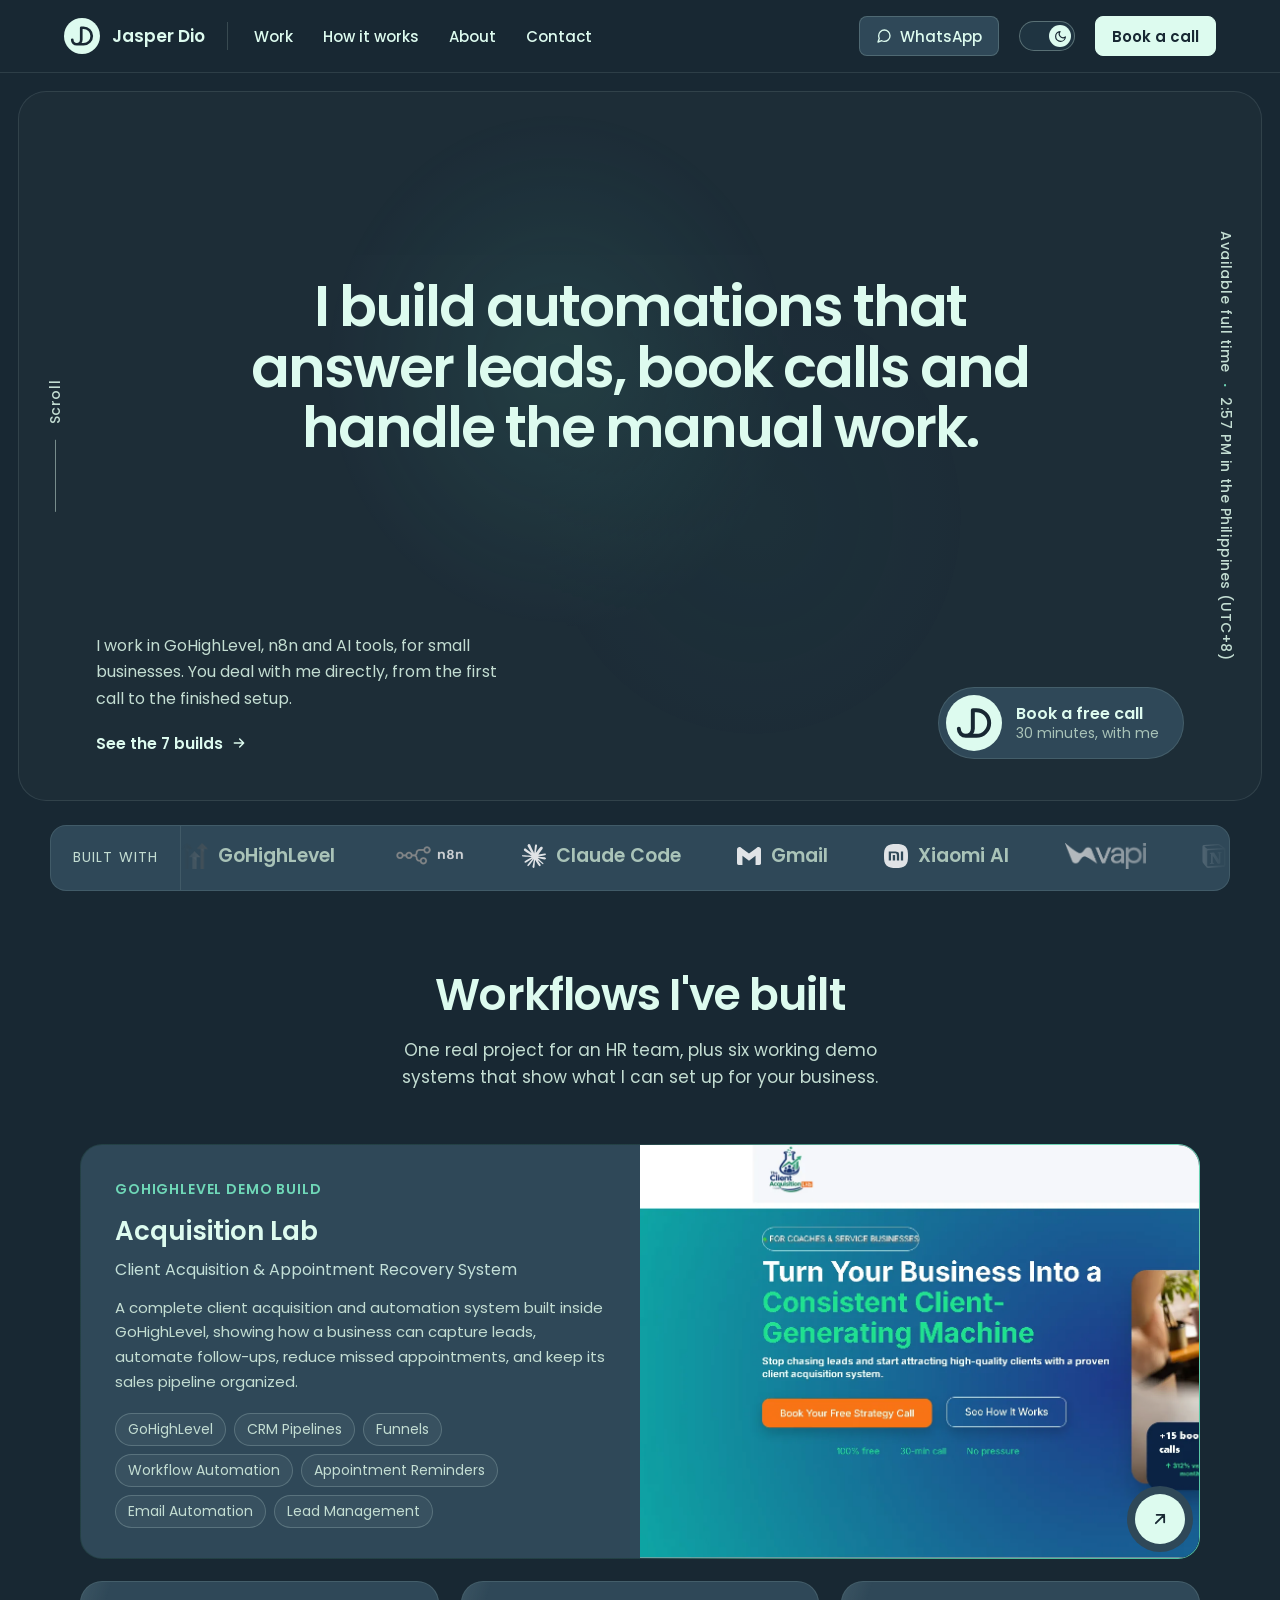
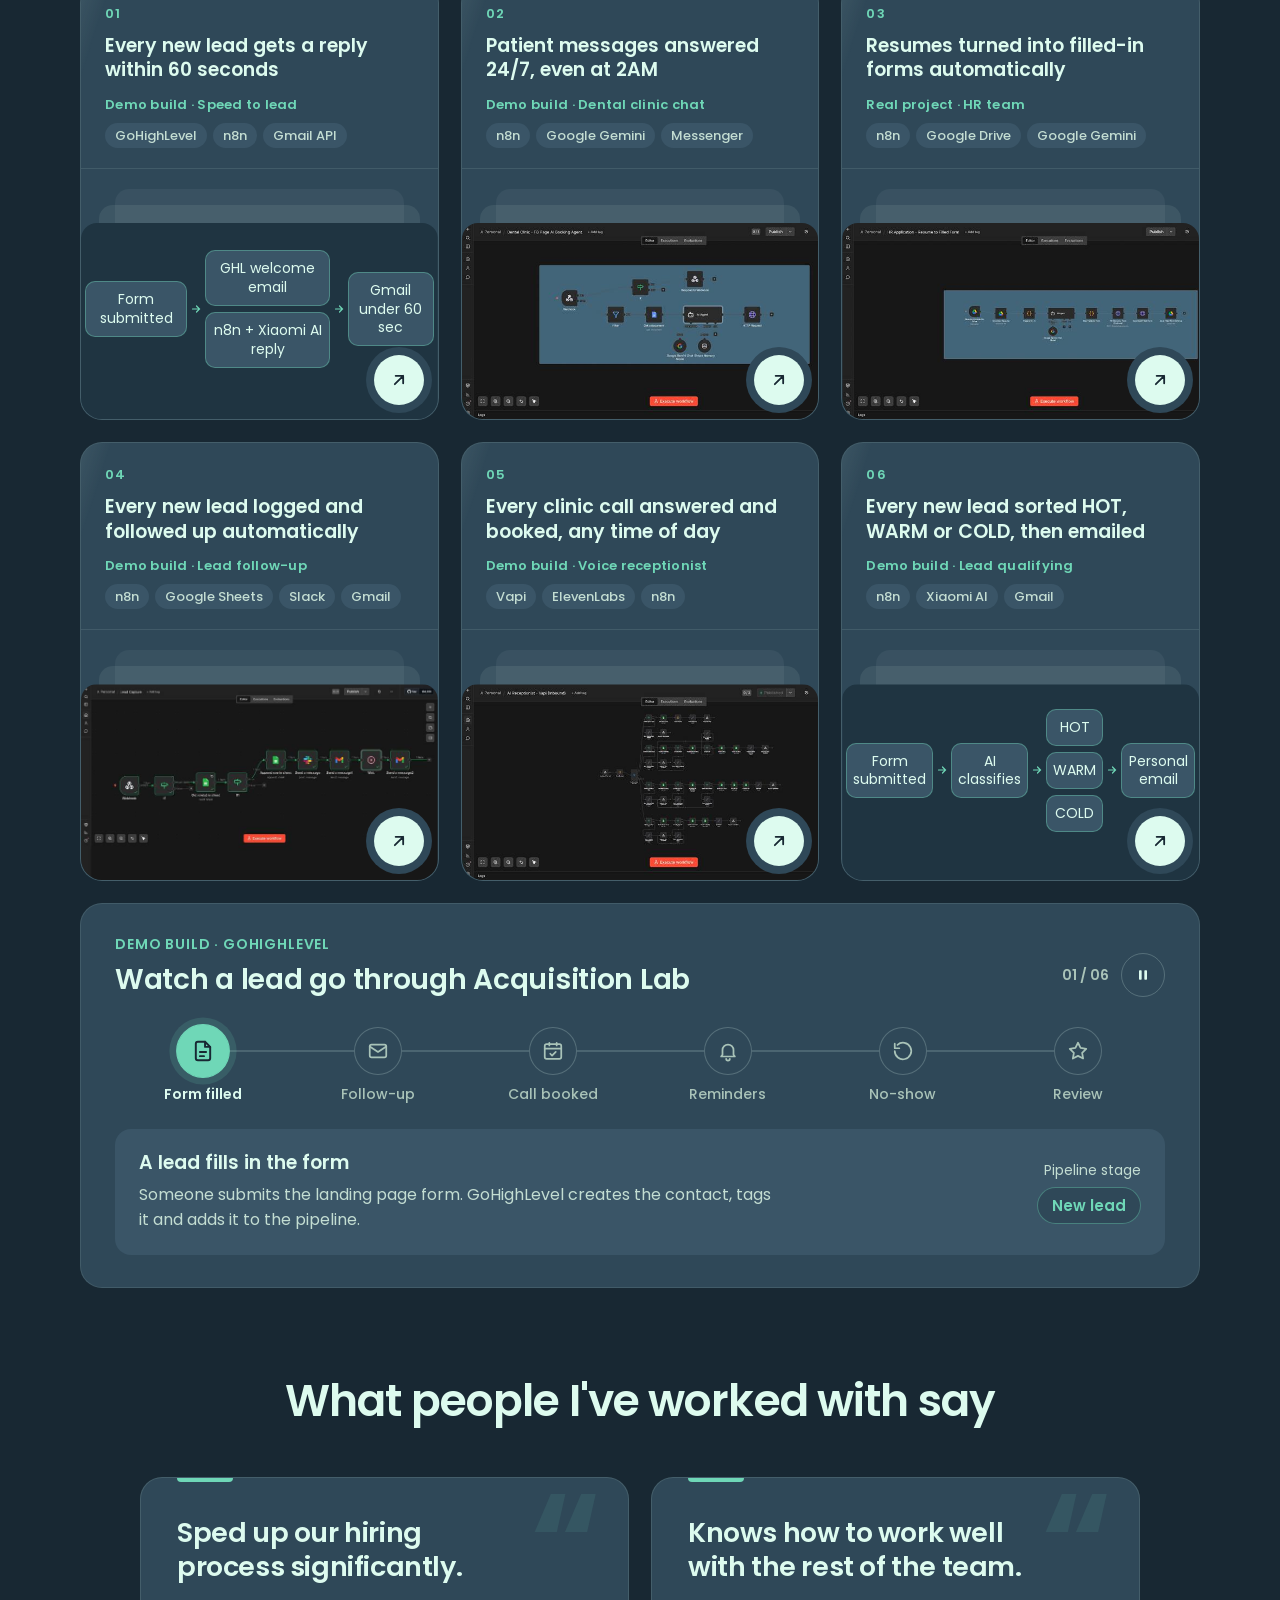
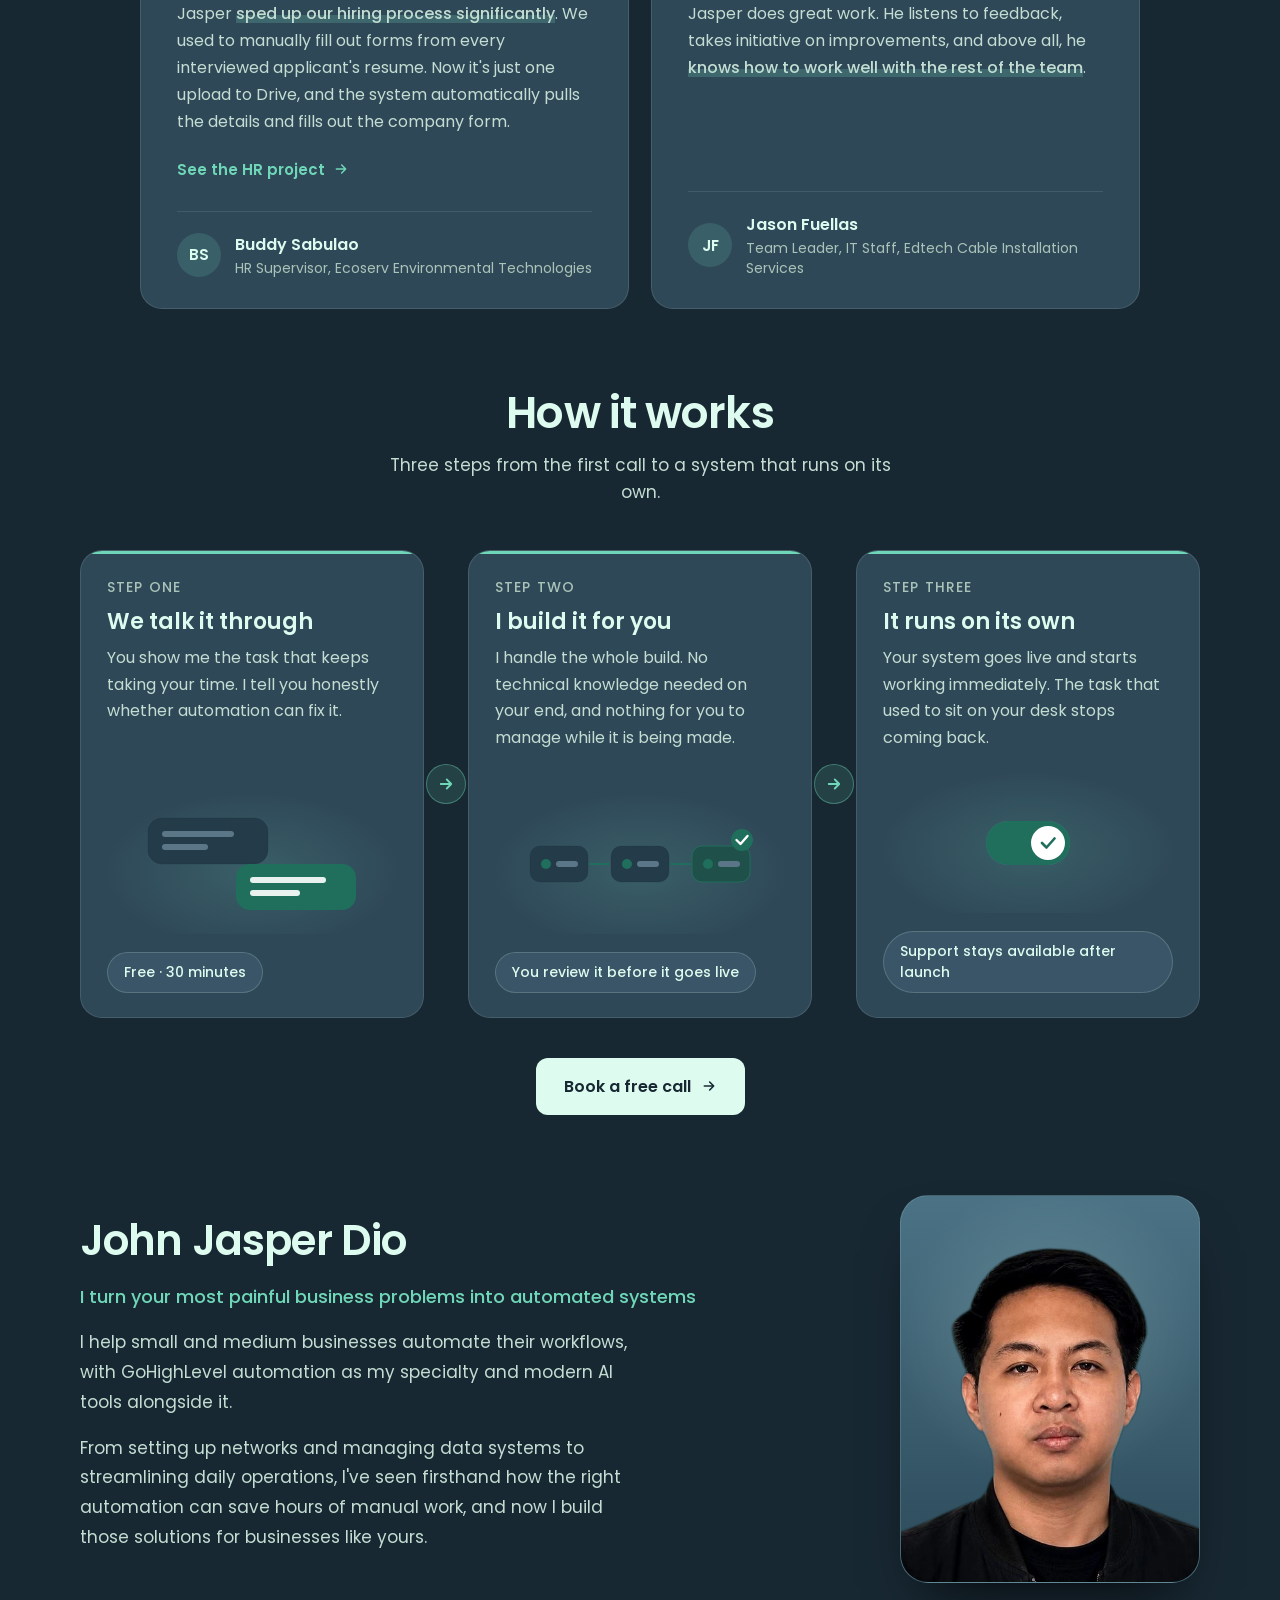
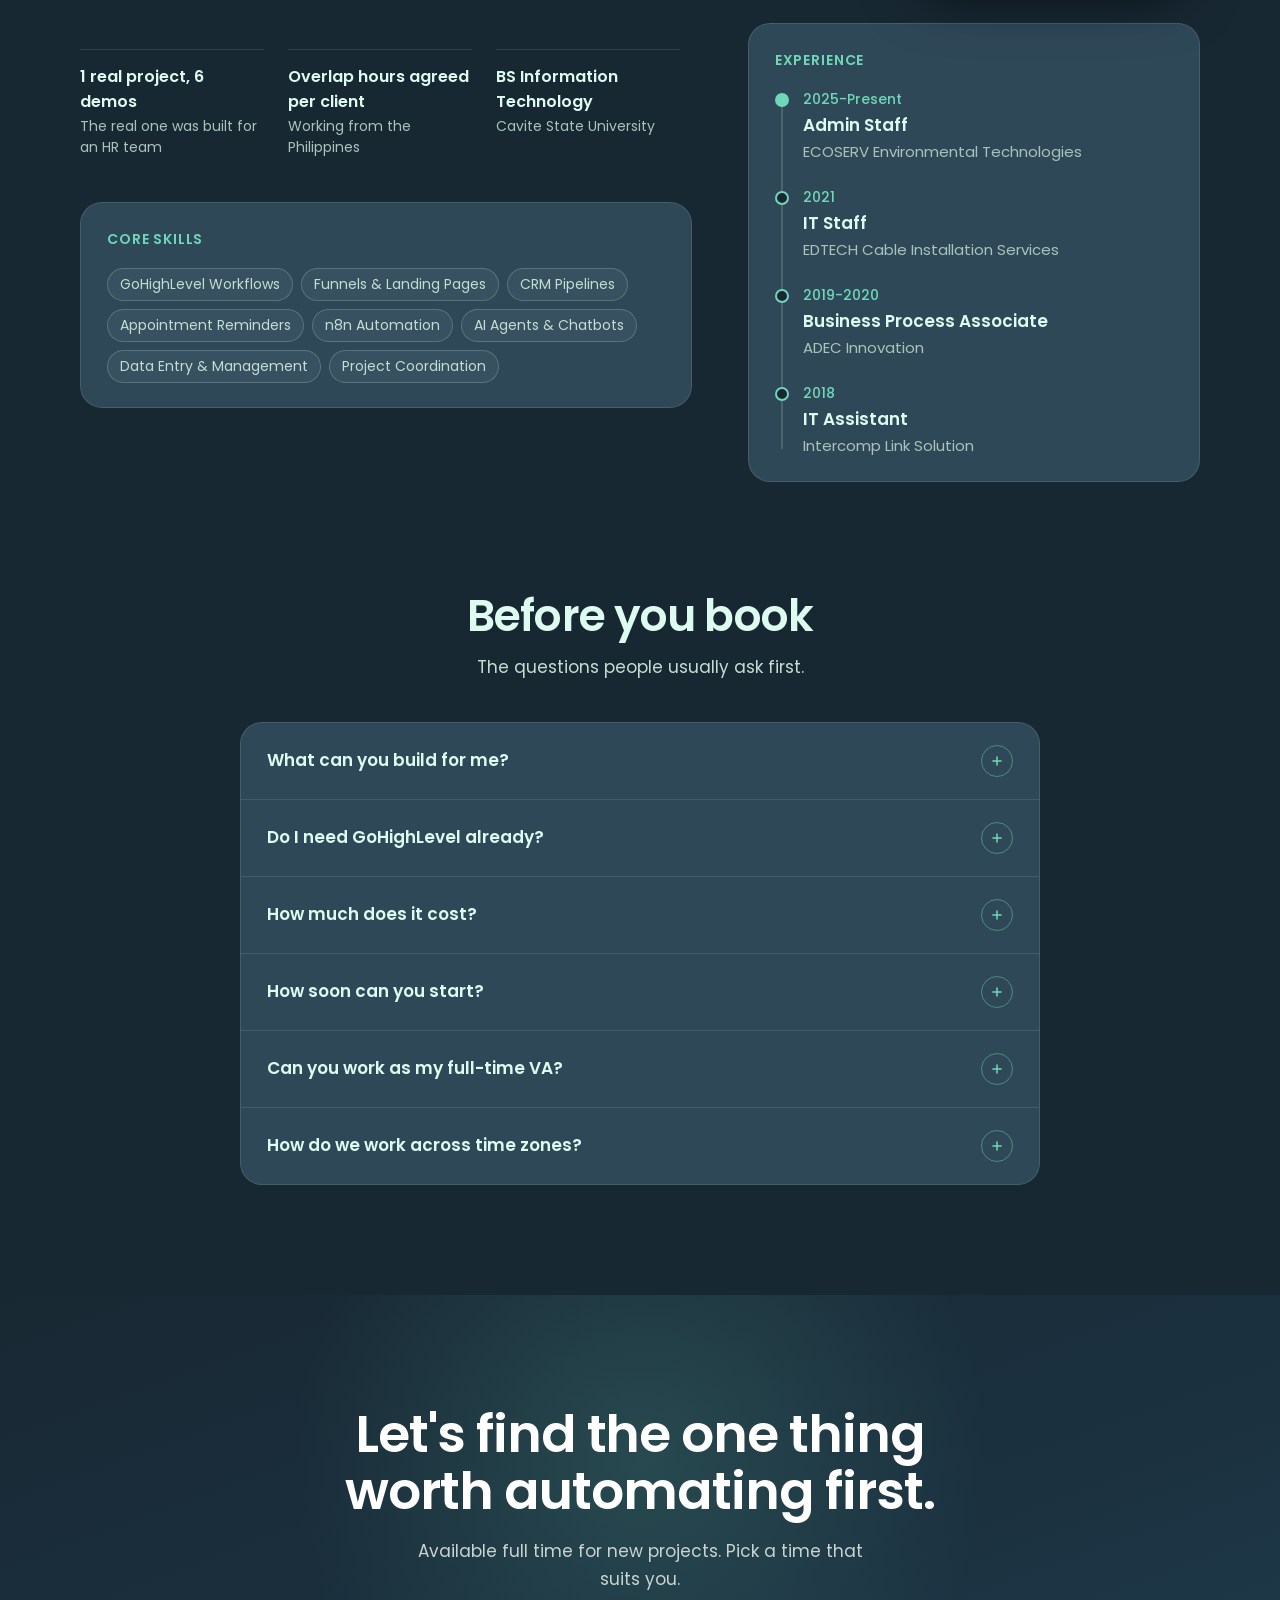
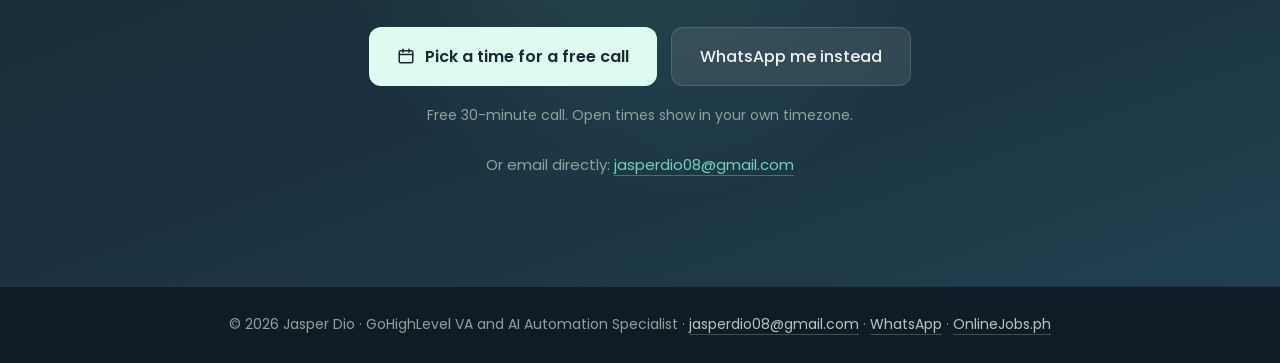
==== commit 2d1f734a: "One-colour hero headline (picked B in mock 20), link preview re-shot in dark to match the default th" ====
--- a/index.html
+++ b/index.html
@@ -836,8 +836,6 @@
   .hm-glow{position:absolute;z-index:-1;left:50%;top:46%;width:min(820px,84%);aspect-ratio:1/1;transform:translate(-50%,-50%);border-radius:50%;pointer-events:none;
     background:radial-gradient(closest-side at 40% 44%,rgba(79,191,159,.22),rgba(79,191,159,0) 72%),radial-gradient(closest-side at 64% 62%,rgba(31,111,92,.10),rgba(31,111,92,0) 74%)}
   .hm-h1{align-self:center;max-width:1040px;margin:0 auto;text-align:center;font-weight:600;font-size:clamp(30px,4.4vw,64px);line-height:1.08;letter-spacing:-.035em;color:#172A39;text-wrap:balance}
-  .hm-h1 .hm-l1{color:#172A39}
-  .hm-h1 .hm-l2{color:#1F6F5C;background:linear-gradient(100deg,#1F6F5C 15%,#2E8A70 85%);-webkit-background-clip:text;background-clip:text;-webkit-text-fill-color:transparent}
   .hm-rail{position:absolute;top:50%;left:clamp(18px,2vw,30px);transform:translateY(-50%);display:flex;flex-direction:column;align-items:center;gap:16px;font-size:14px;font-weight:500;letter-spacing:.04em;color:#3F4E5C;white-space:nowrap}
   .hm-rail span{writing-mode:vertical-rl;transform:rotate(180deg)}
   .hm-rail i{display:block;width:1px;height:72px;background:currentColor;opacity:.55}
@@ -866,8 +864,7 @@
   @keyframes hmUp{from{opacity:0;transform:translateY(22px)}}
   html[data-theme="dark"] .hm-frame{background:rgba(221,251,239,.025);border-color:rgba(221,251,239,.10)}
   html[data-theme="dark"] .hm-glow{opacity:.55}
-  html[data-theme="dark"] .hm-h1,html[data-theme="dark"] .hm-h1 .hm-l1{color:#DDFBEF}
-  html[data-theme="dark"] .hm-h1 .hm-l2{background:none;-webkit-text-fill-color:#6FD7B7;color:#6FD7B7}
+  html[data-theme="dark"] .hm-h1{color:#DDFBEF}
   html[data-theme="dark"] .hm-rail,html[data-theme="dark"] .hm-meta,html[data-theme="dark"] .hm-lead{color:#C3DDD2}
   html[data-theme="dark"] .hm-meta b{color:#6FD7B7}
   html[data-theme="dark"] .hm-more,html[data-theme="dark"] .hm-bt b{color:#DDFBEF}
@@ -1000,7 +997,7 @@
   <div class="hm-frame">
     <div class="hm-glow" aria-hidden="true"></div>
     <div class="hm-rail" aria-hidden="true"><span>Scroll</span><i></i></div>
-    <h1 class="hm-h1"><span class="hm-l1">I build automations that</span> <span class="hm-l2">answer leads, book calls and handle the manual work.</span></h1>
+    <h1 class="hm-h1">I build automations that answer leads, book calls and handle the manual work.</h1>
     <div class="hm-foot">
       <div class="hm-intro">
         <p class="hm-lead">I work in GoHighLevel, n8n and AI tools, for small businesses. You deal with me directly, from the first call to the finished setup.</p>
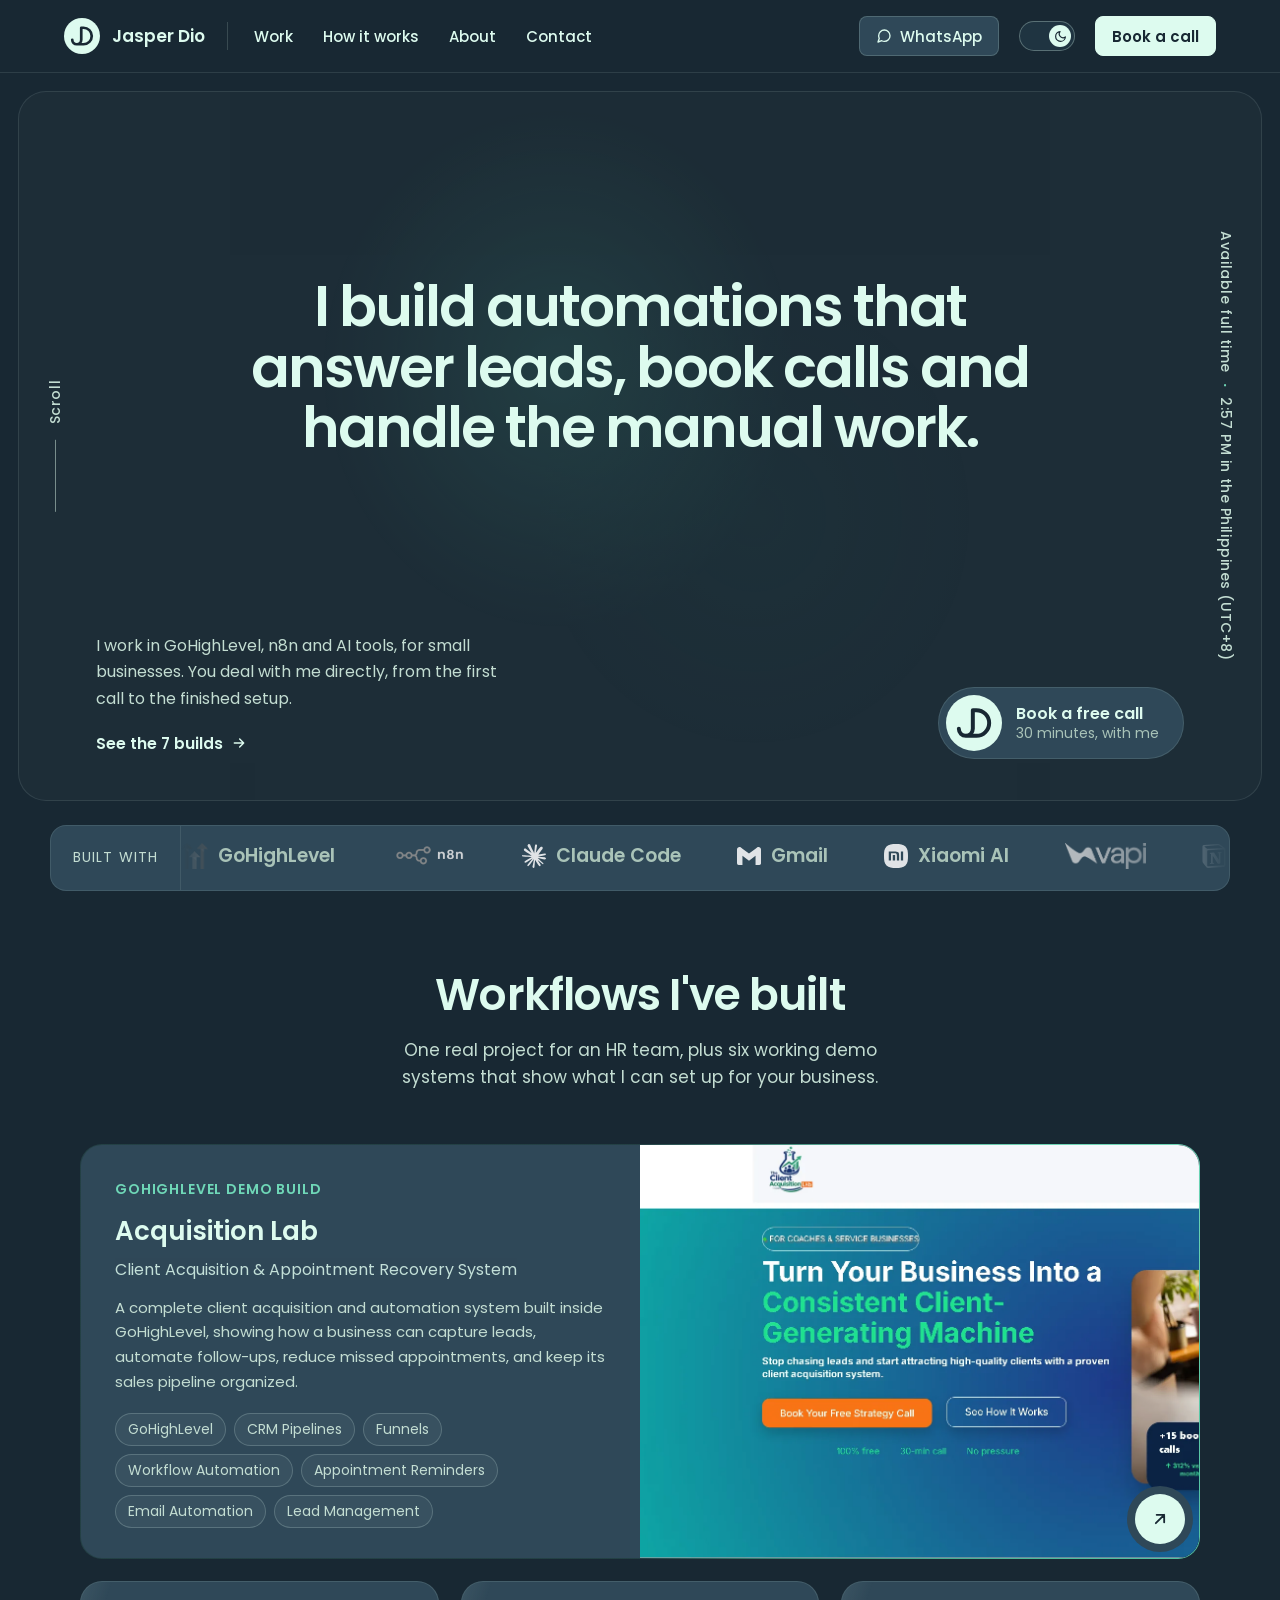
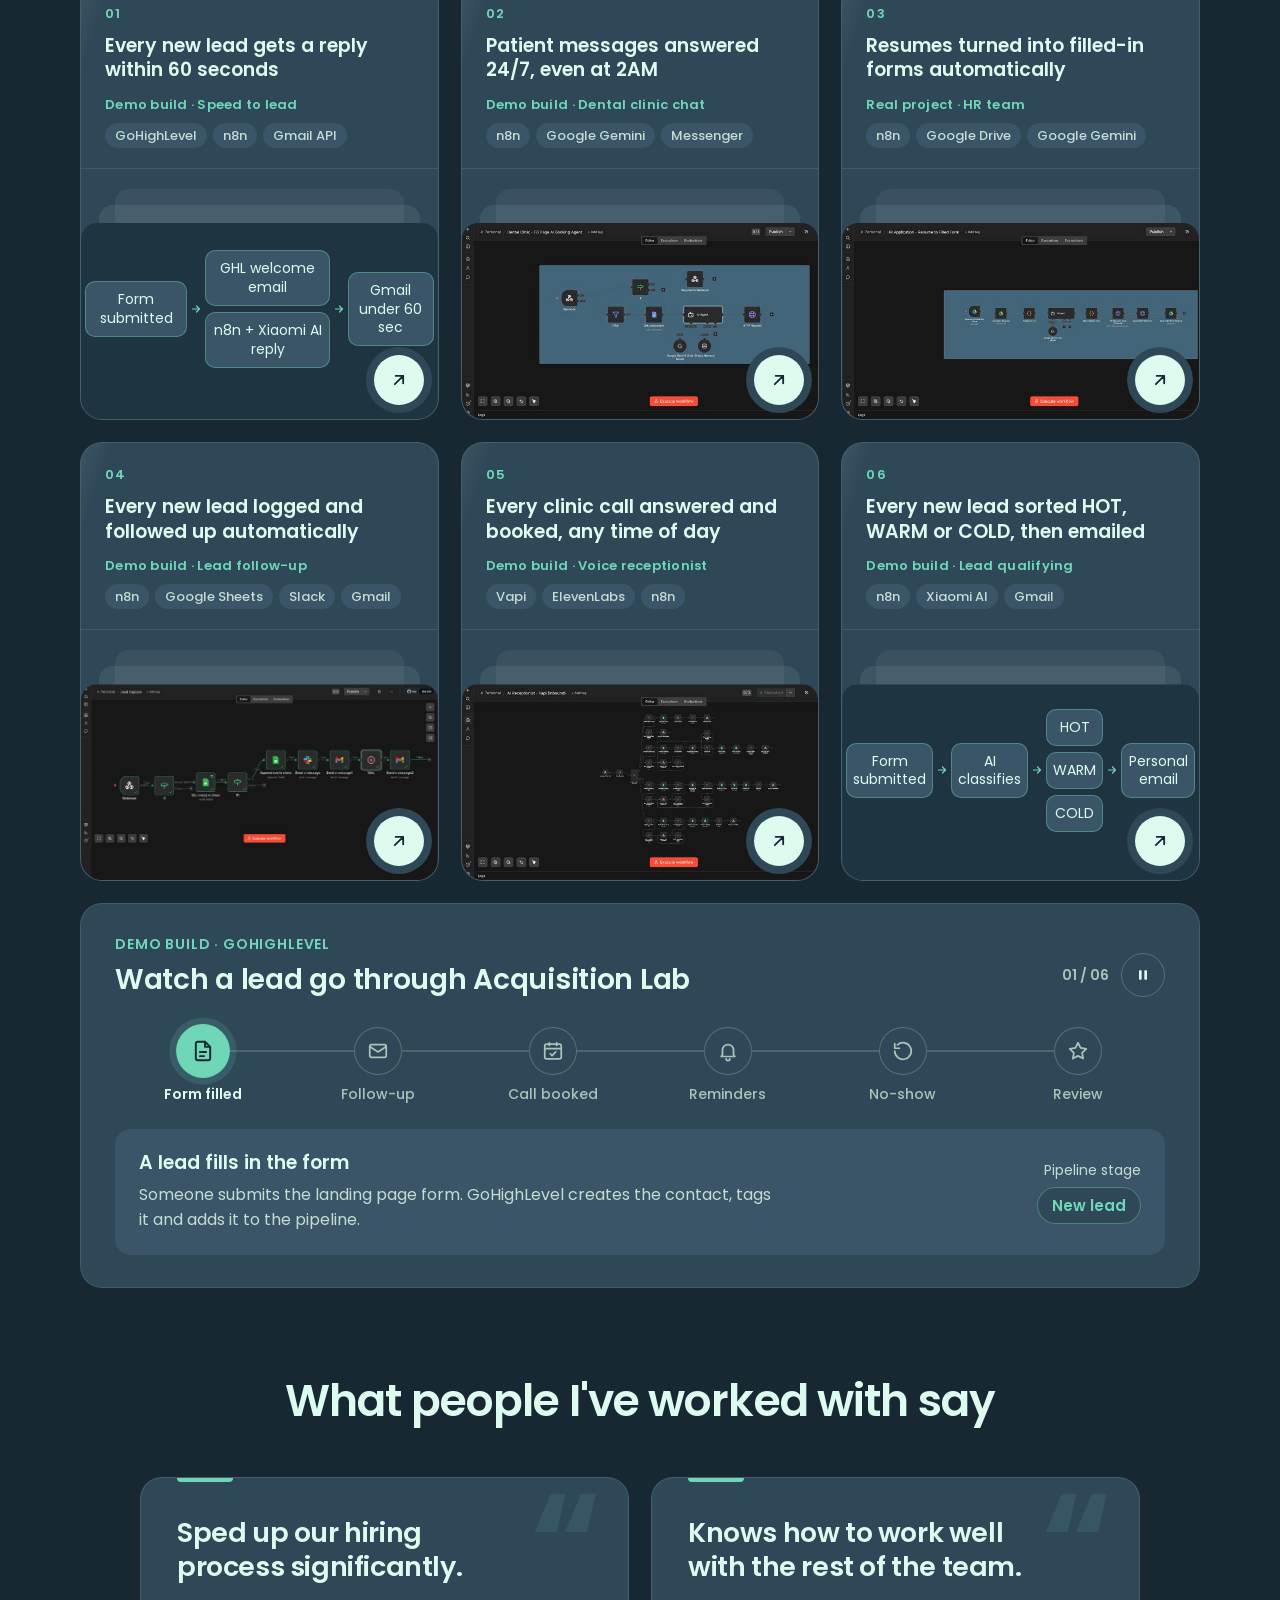
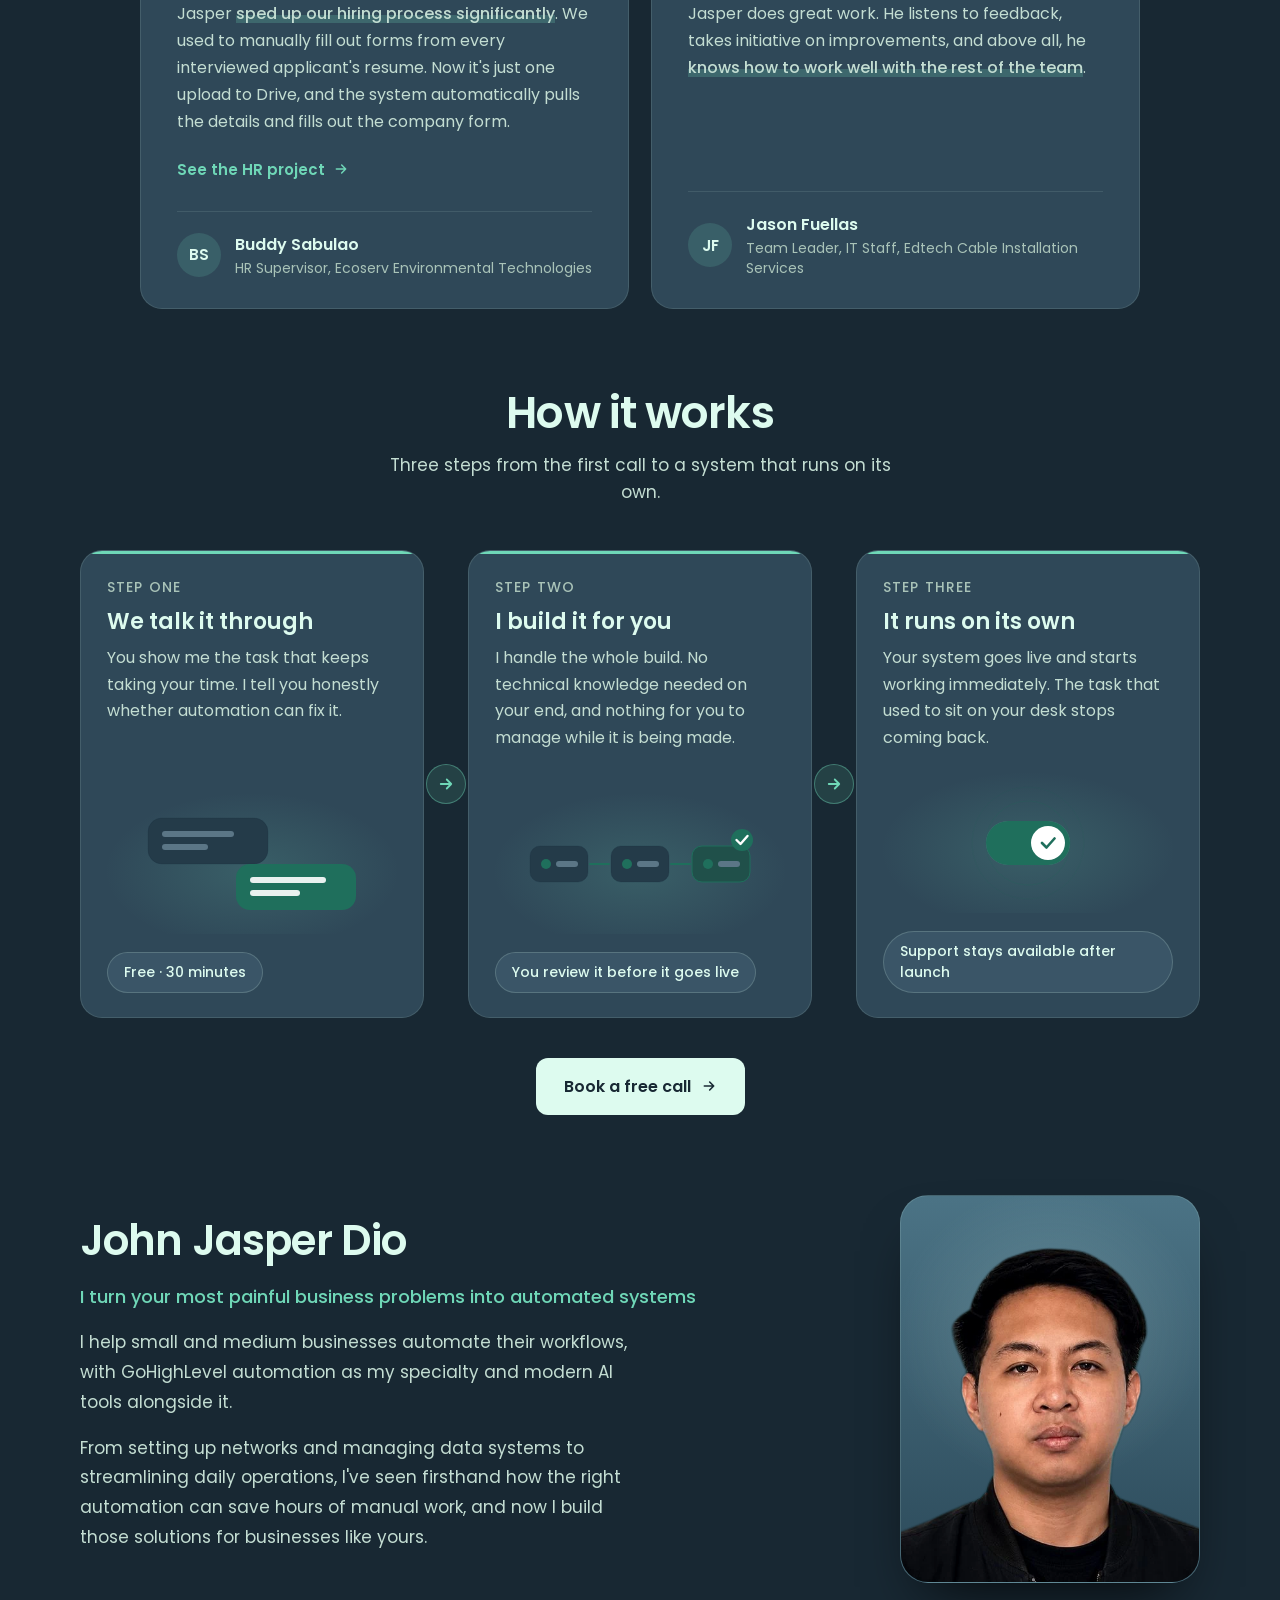
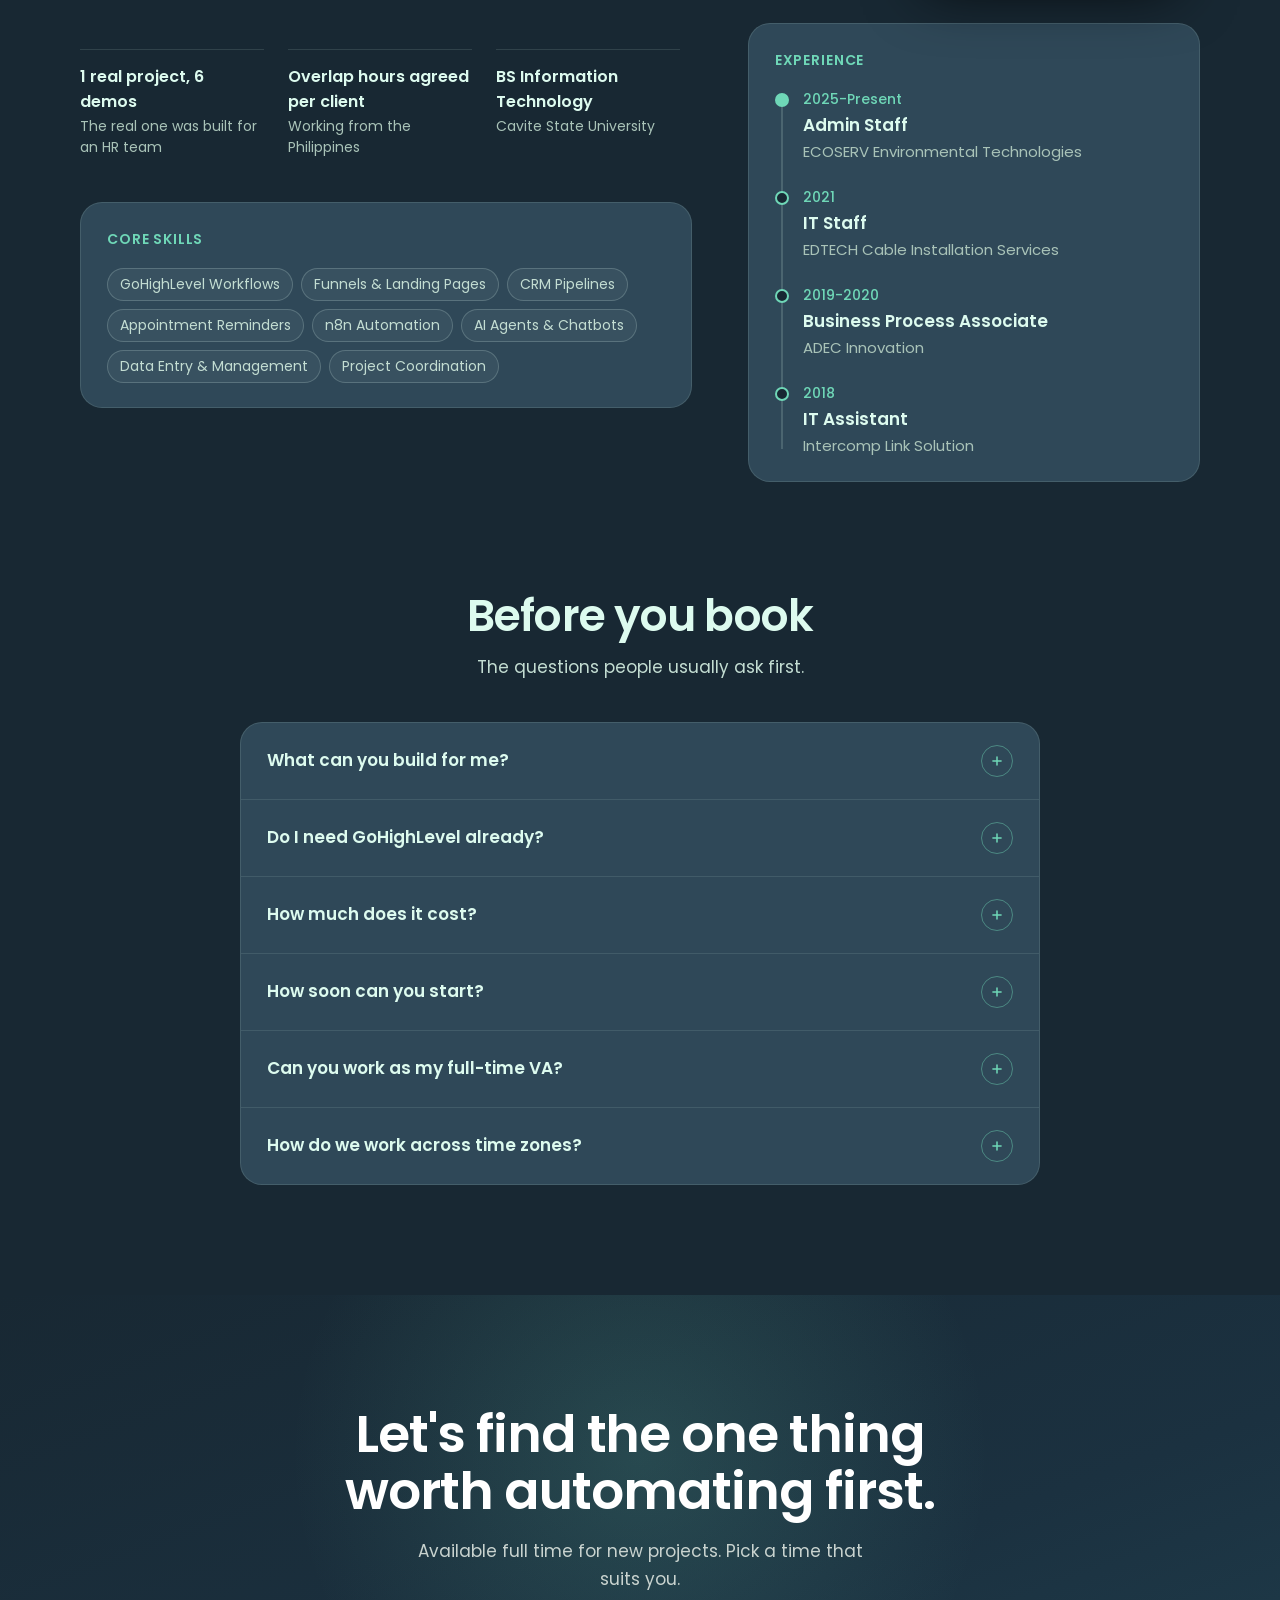
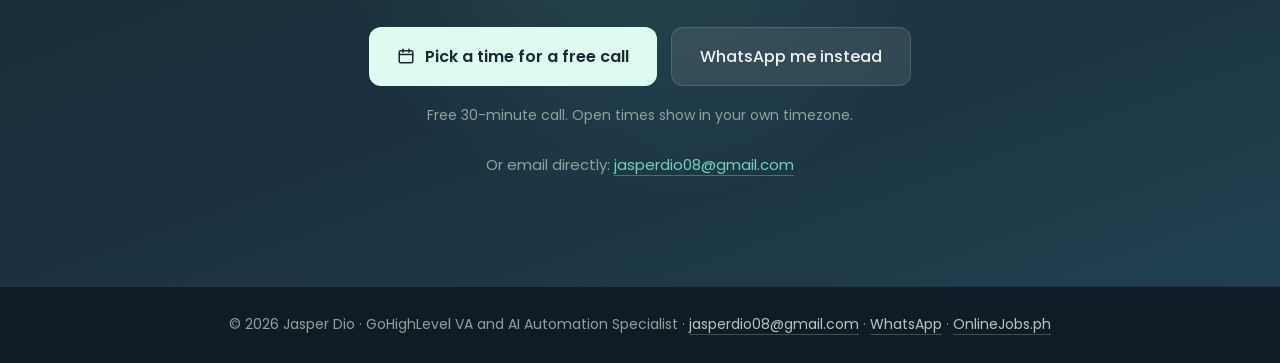
==== commit a4084910: "Remove the dark-mode light streaks (decoration that overlapped Kenneth's v2 look now that dark is th" ====
--- a/index.html
+++ b/index.html
@@ -964,10 +964,6 @@
   /* header logo: the JD mark in a circle, same as the hero booking pill and logo-jd.svg */
   .top .logo i{border-radius:50%}
   .logo i svg{display:block;width:100%;height:100%}
-  /* --- dark-mode-only light streaks behind the sections (2026-10-03) --- */
-  .ds-bg{position:fixed;left:0;top:0;width:100vw;height:100vh;z-index:-1;pointer-events:none;opacity:0;display:none}
-  html.ds-on .ds-bg{display:block}
-  html.ds-on[data-theme="dark"] .hero,html.ds-on[data-theme="dark"] .work,html.ds-on[data-theme="dark"] .sv,html.ds-on[data-theme="dark"] .tsec,html.ds-on[data-theme="dark"] .about,html.ds-on[data-theme="dark"] .faq{background:transparent}
 </style>
 <script>if('IntersectionObserver' in window)document.documentElement.classList.add('js-rv');try{if(localStorage.getItem('theme')==='light')document.documentElement.removeAttribute('data-theme')}catch(e){}</script>
 <script type="application/ld+json">
@@ -1397,63 +1393,5 @@
   [].forEach.call(document.querySelectorAll('main > section[id]'),function(sec){io.observe(sec);});
 }catch(e){}})();
 </script>
-<script>
-/* Light streaks, dark mode only. Rays leave a point behind the middle of the screen; each ray is a faint
-   mint line with one brighter streak travelling outward and speeding up, like depth. */
-(function(){try{
-  var root=document.documentElement,hero=document.getElementById('hero');
-  var dev=matchMedia('(hover:hover) and (pointer:fine) and (min-width:900px)'),rm=matchMedia('(prefers-reduced-motion: reduce)');
-  var cv=document.createElement('canvas');cv.className='ds-bg';cv.setAttribute('aria-hidden','true');document.body.insertBefore(cv,document.body.firstChild);
-  var ctx=cv.getContext('2d');if(!ctx)return;
-  var W=0,H=0,cx=0,cy=0,rays=[],raf=0,running=false,last=0,C='111,215,183';
-  function rnd(a,b){return a+Math.random()*(b-a)}
-  function build(){
-    rays=[];var n=W>1600?64:50,R=Math.hypot(W,H)*.75;
-    for(var i=0;i<n;i++){
-      var tilt=Math.pow(Math.random(),1.7)*.62*(Math.random()<.5?-1:1),ang=(i%2?0:Math.PI)+tilt;
-      var r0=W*rnd(.14,.3);
-      rays.push({dx:Math.cos(ang),dy:Math.sin(ang),r0:r0,r1:R,p:r0-rnd(0,R),v:rnd(38,95),L:rnd(80,240),a:rnd(.16,.32),w:rnd(.8,1.5)});
-    }
-  }
-  function size(){
-    var d=Math.min(window.devicePixelRatio||1,1.5);W=innerWidth;H=innerHeight;cx=W*.5;cy=H*.47;
-    cv.width=Math.round(W*d);cv.height=Math.round(H*d);ctx.setTransform(d,0,0,d,0,0);build();
-  }
-  function level(){
-    if(!hero)return 1;var h=hero.offsetHeight,y=window.scrollY;
-    return Math.max(0,Math.min(1,(y-h*.4)/(h*.45)));
-  }
-  function frame(t){
-    raf=requestAnimationFrame(frame);
-    var o=level();cv.style.opacity=o;
-    var dt=last?Math.min(60,t-last):16;last=t;
-    if(o<.01)return;
-    ctx.clearRect(0,0,W,H);ctx.lineCap='round';
-    ctx.beginPath();ctx.lineWidth=1;ctx.strokeStyle='rgba('+C+',.055)';
-    for(var i=0;i<rays.length;i++){var r=rays[i];ctx.moveTo(cx+r.dx*r.r0,cy+r.dy*r.r0);ctx.lineTo(cx+r.dx*r.r1,cy+r.dy*r.r1);}
-    ctx.stroke();
-    for(i=0;i<rays.length;i++){
-      r=rays[i];r.p+=r.v*dt/1000*(1+Math.max(0,r.p-r.r0)/r.r1*2.2);
-      if(r.p-r.L>r.r1){r.p=r.r0-rnd(0,r.r1*.9);r.v=rnd(38,95);}
-      var head=Math.min(r.p,r.r1),tail=Math.max(r.r0,r.p-r.L);if(head<=tail)continue;
-      var x1=cx+r.dx*tail,y1=cy+r.dy*tail,x2=cx+r.dx*head,y2=cy+r.dy*head;
-      var g=ctx.createLinearGradient(x1,y1,x2,y2);g.addColorStop(0,'rgba('+C+',0)');g.addColorStop(1,'rgba('+C+','+r.a+')');
-      ctx.strokeStyle=g;ctx.lineWidth=r.w;ctx.beginPath();ctx.moveTo(x1,y1);ctx.lineTo(x2,y2);ctx.stroke();
-    }
-  }
-  function allowed(){return root.getAttribute('data-theme')==='dark'&&dev.matches&&!rm.matches;}
-  function update(){
-    var ok=allowed();root.classList.toggle('ds-on',ok);
-    var go=ok&&!document.hidden;
-    if(go&&!running){running=true;size();last=0;raf=requestAnimationFrame(frame);}
-    else if(!go&&running){running=false;cancelAnimationFrame(raf);ctx.clearRect(0,0,W,H);cv.style.opacity=0;}
-  }
-  new MutationObserver(update).observe(root,{attributes:true,attributeFilter:['data-theme']});
-  [dev,rm].forEach(function(m){if(m.addEventListener)m.addEventListener('change',update);else if(m.addListener)m.addListener(update);});
-  document.addEventListener('visibilitychange',update);
-  addEventListener('resize',function(){if(running)size();});
-  update();
-}catch(e){}})();
-</script>
 </body>
 </html>
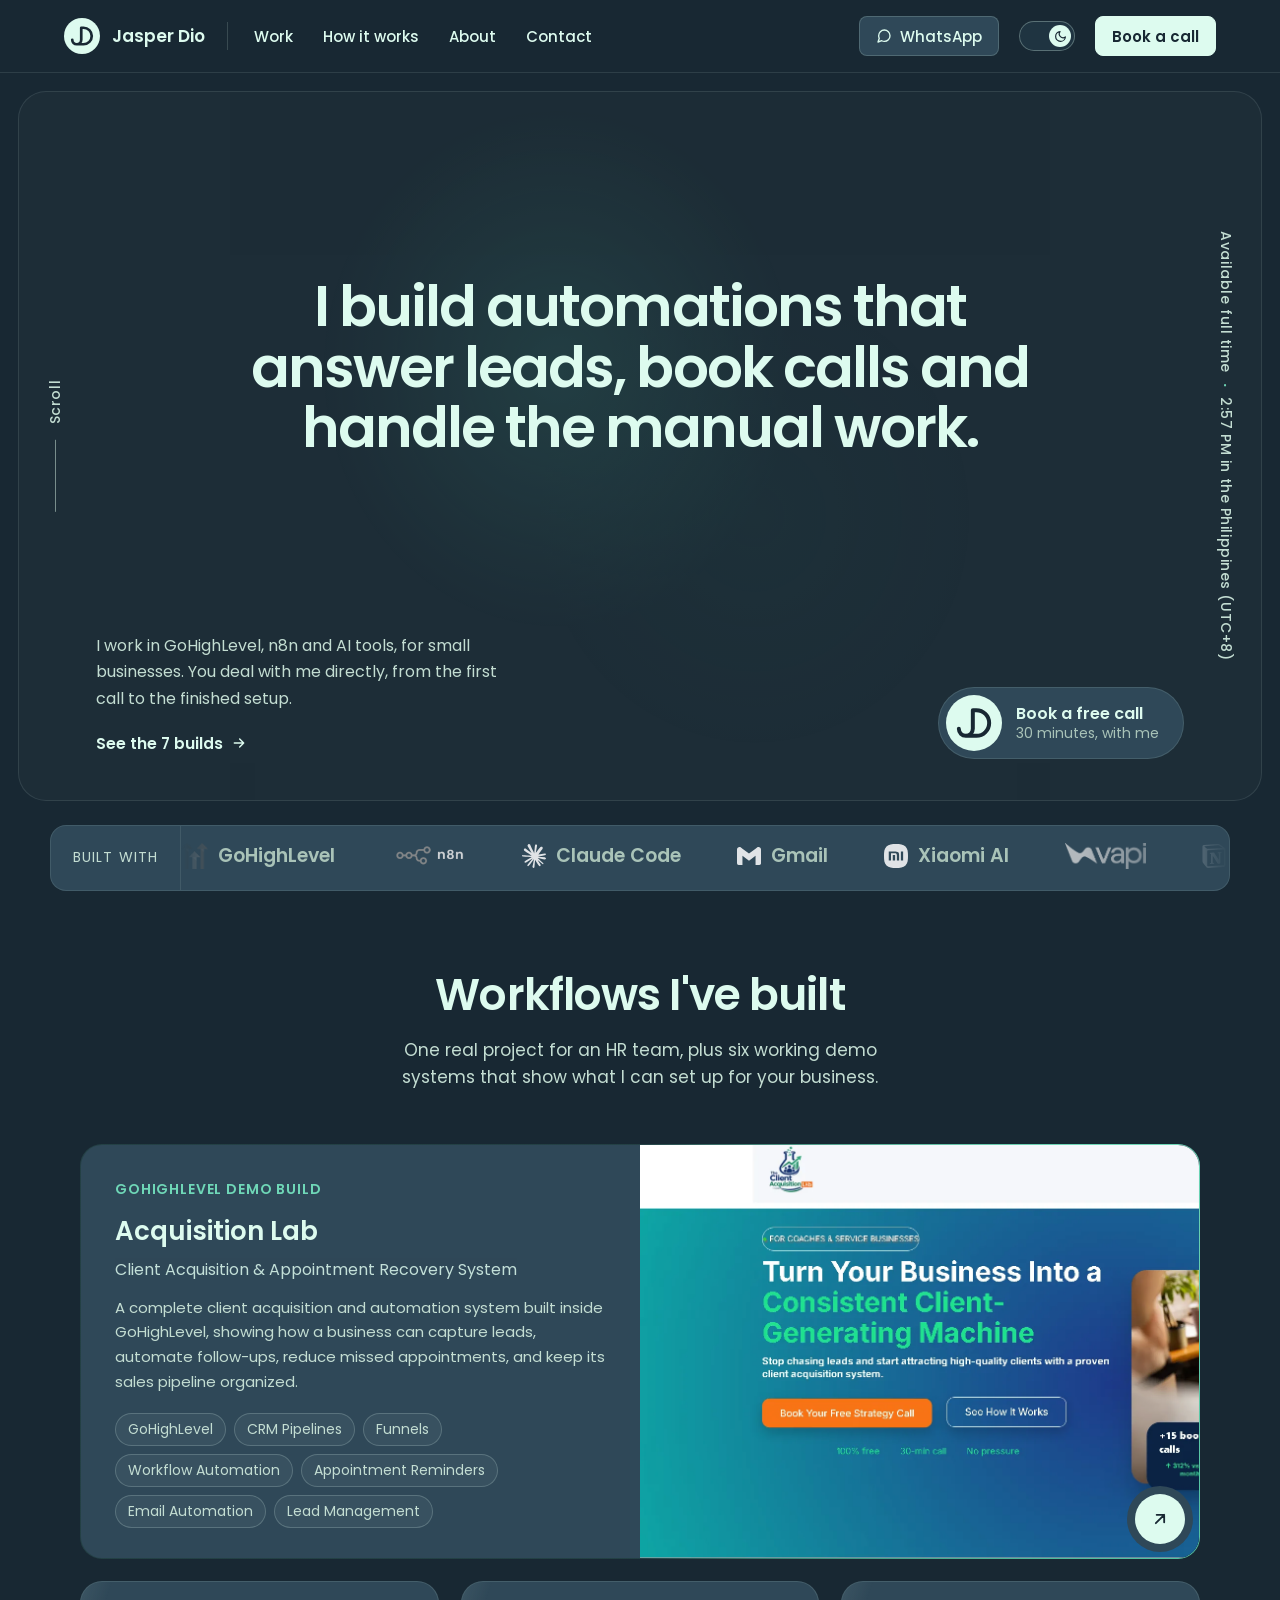
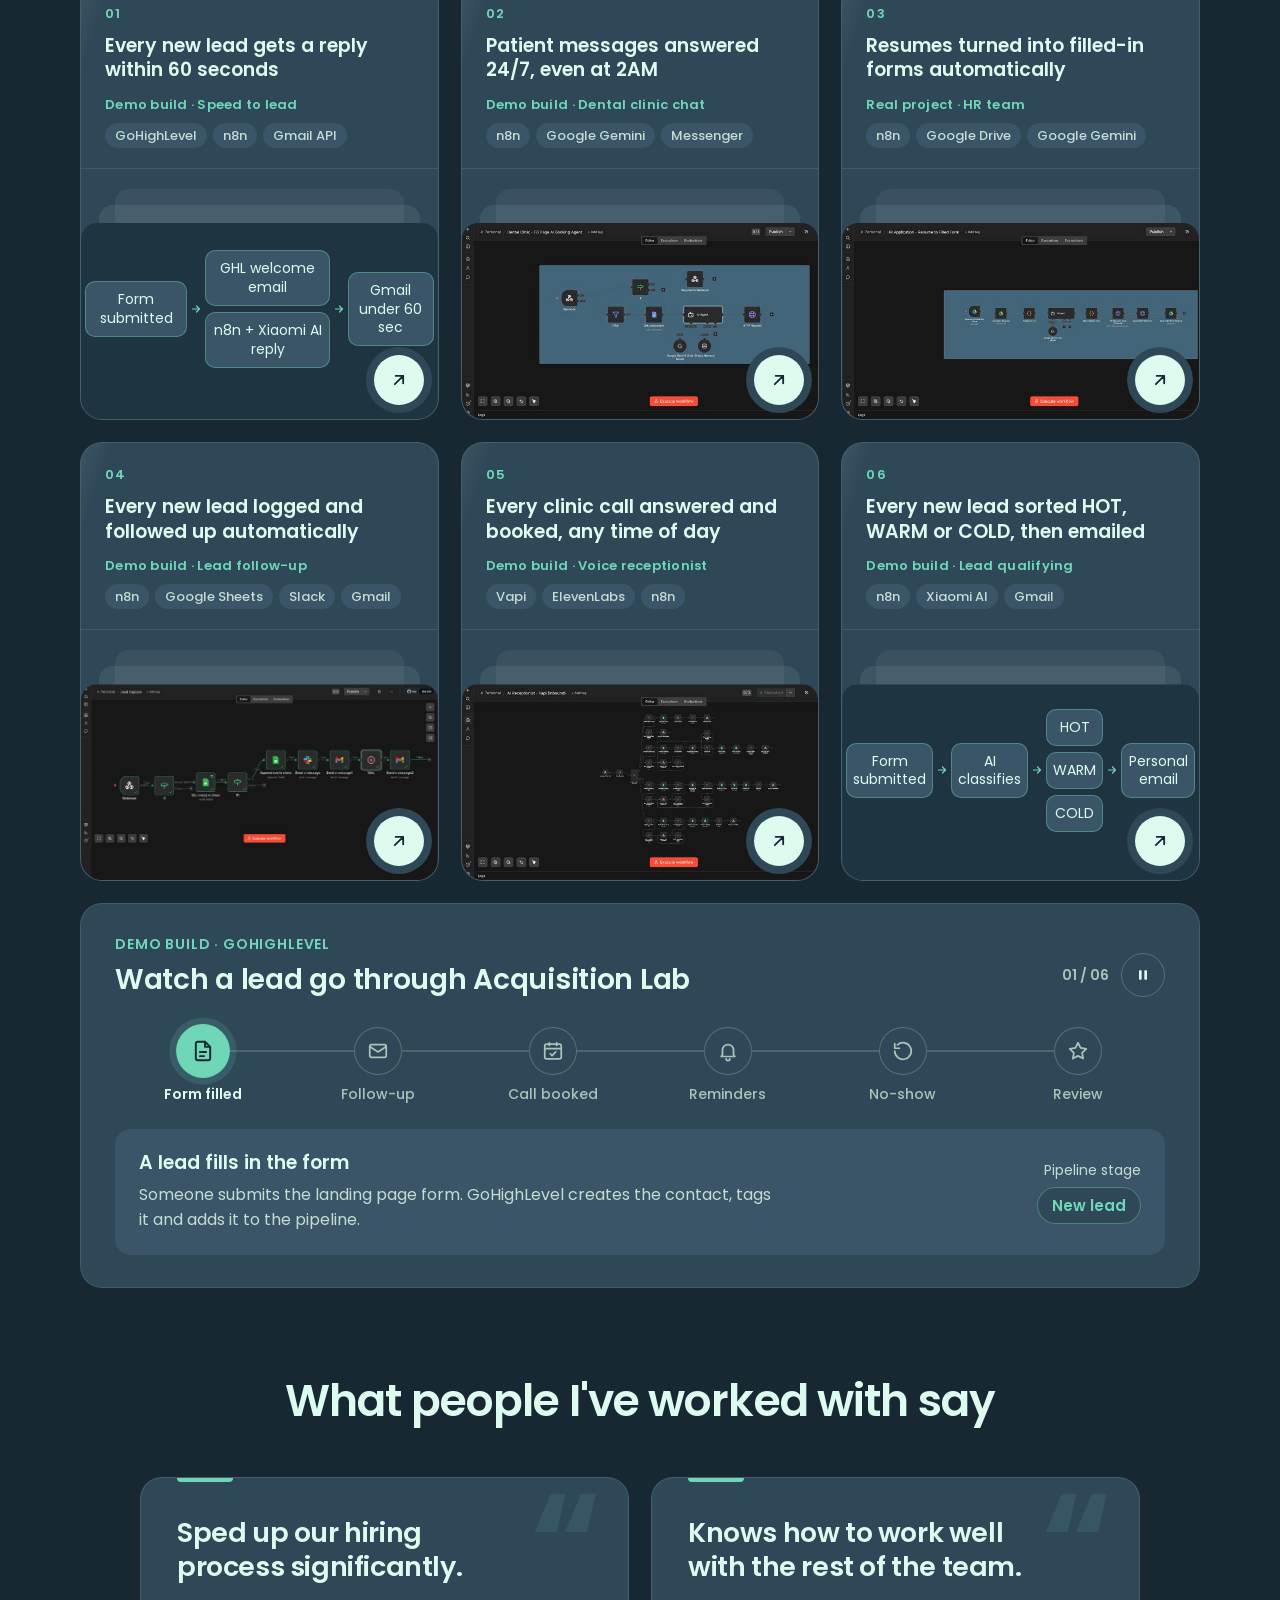
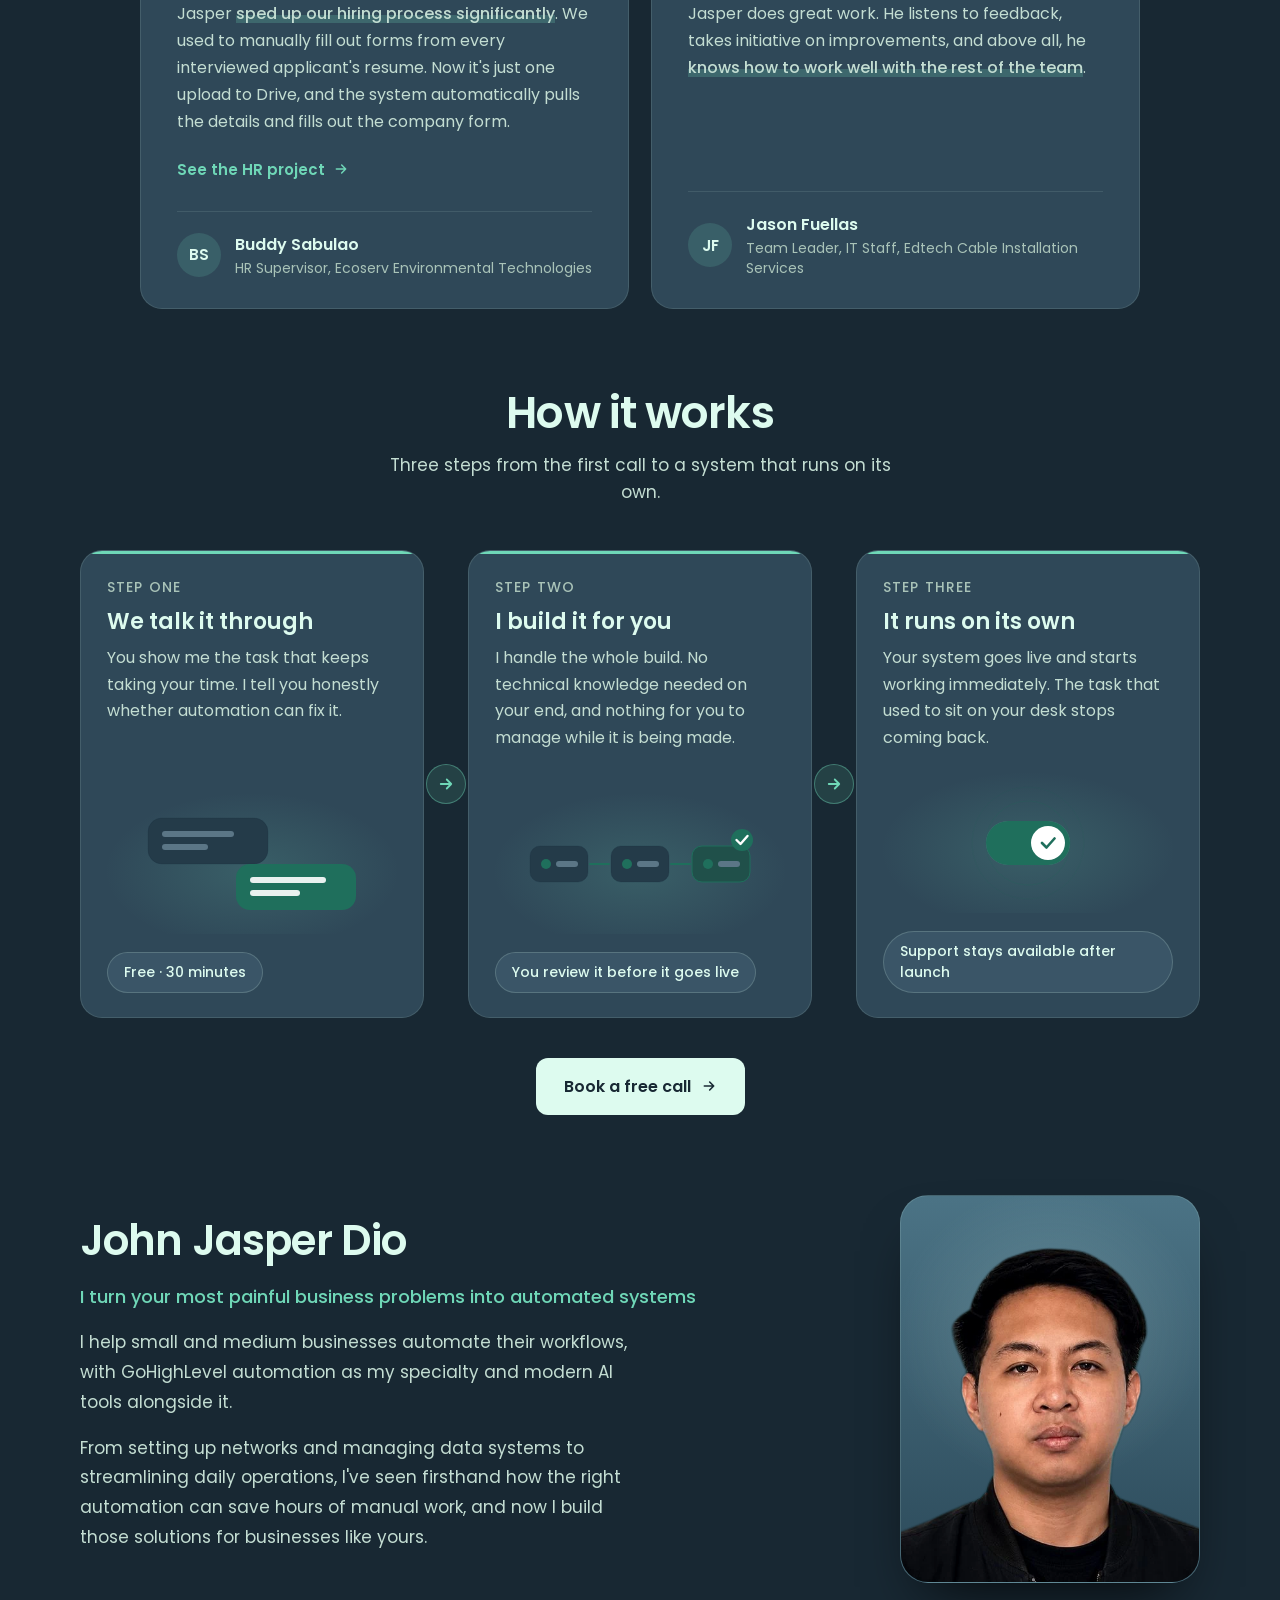
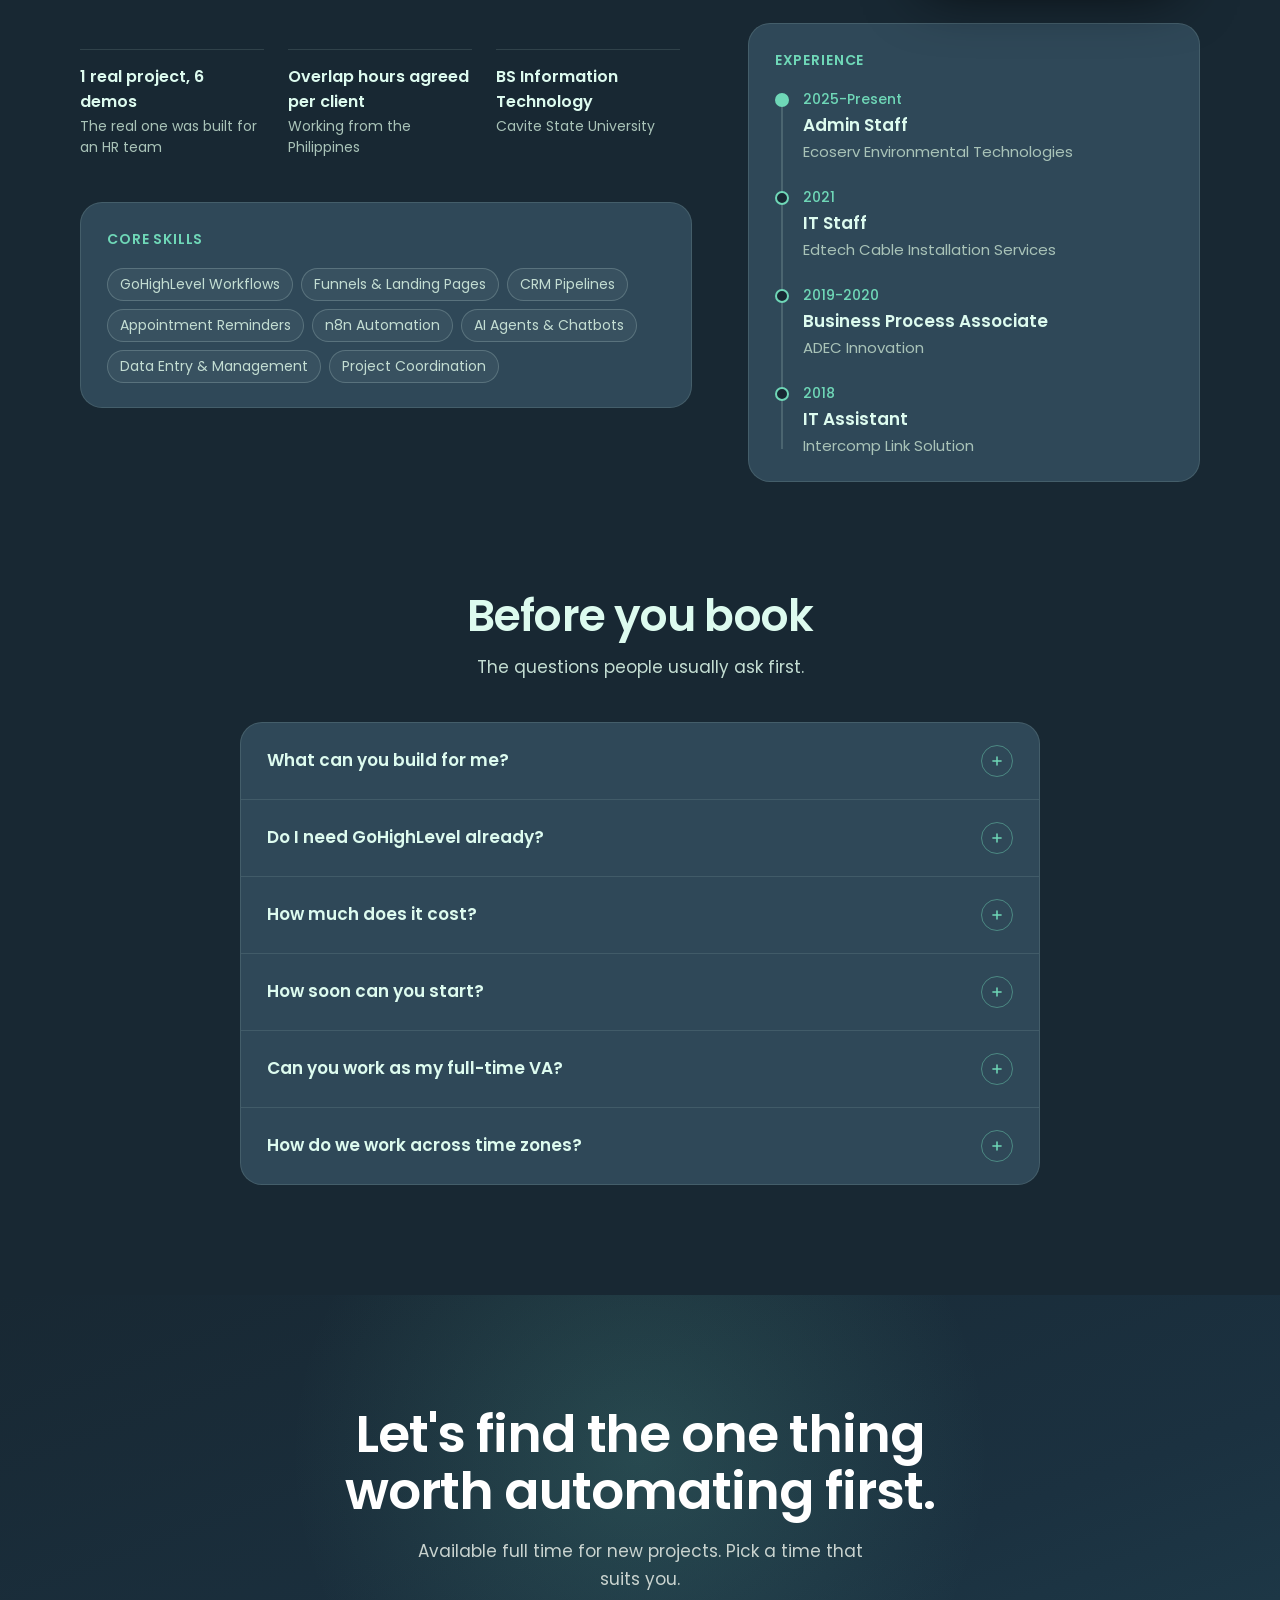
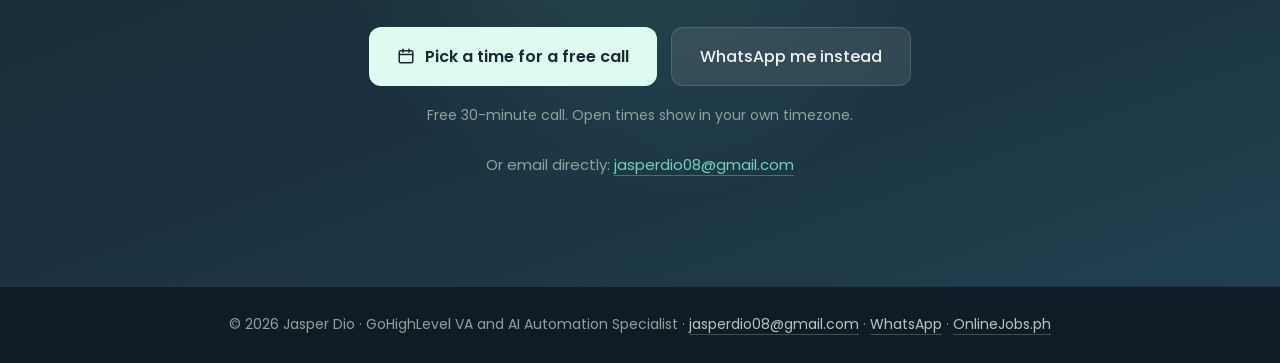
==== commit d20c0954: "About: spell Ecoserv and Edtech as the companies do Co-Authored-By: Claude Opus 5.5 <noreply@anthrop" ====
--- a/index.html
+++ b/index.html
@@ -1125,8 +1125,8 @@
       <div class="ab-card">
         <h3>Experience</h3>
         <div class="ab-tl">
-          <div class="ab-job ab-cur"><i></i><em>2025-Present</em><b>Admin Staff</b><span>ECOSERV Environmental Technologies</span></div>
-          <div class="ab-job"><i></i><em>2021</em><b>IT Staff</b><span>EDTECH Cable Installation Services</span></div>
+          <div class="ab-job ab-cur"><i></i><em>2025-Present</em><b>Admin Staff</b><span>Ecoserv Environmental Technologies</span></div>
+          <div class="ab-job"><i></i><em>2021</em><b>IT Staff</b><span>Edtech Cable Installation Services</span></div>
           <div class="ab-job"><i></i><em>2019-2020</em><b>Business Process Associate</b><span>ADEC Innovation</span></div>
           <div class="ab-job"><i></i><em>2018</em><b>IT Assistant</b><span>Intercomp Link Solution</span></div>
         </div>
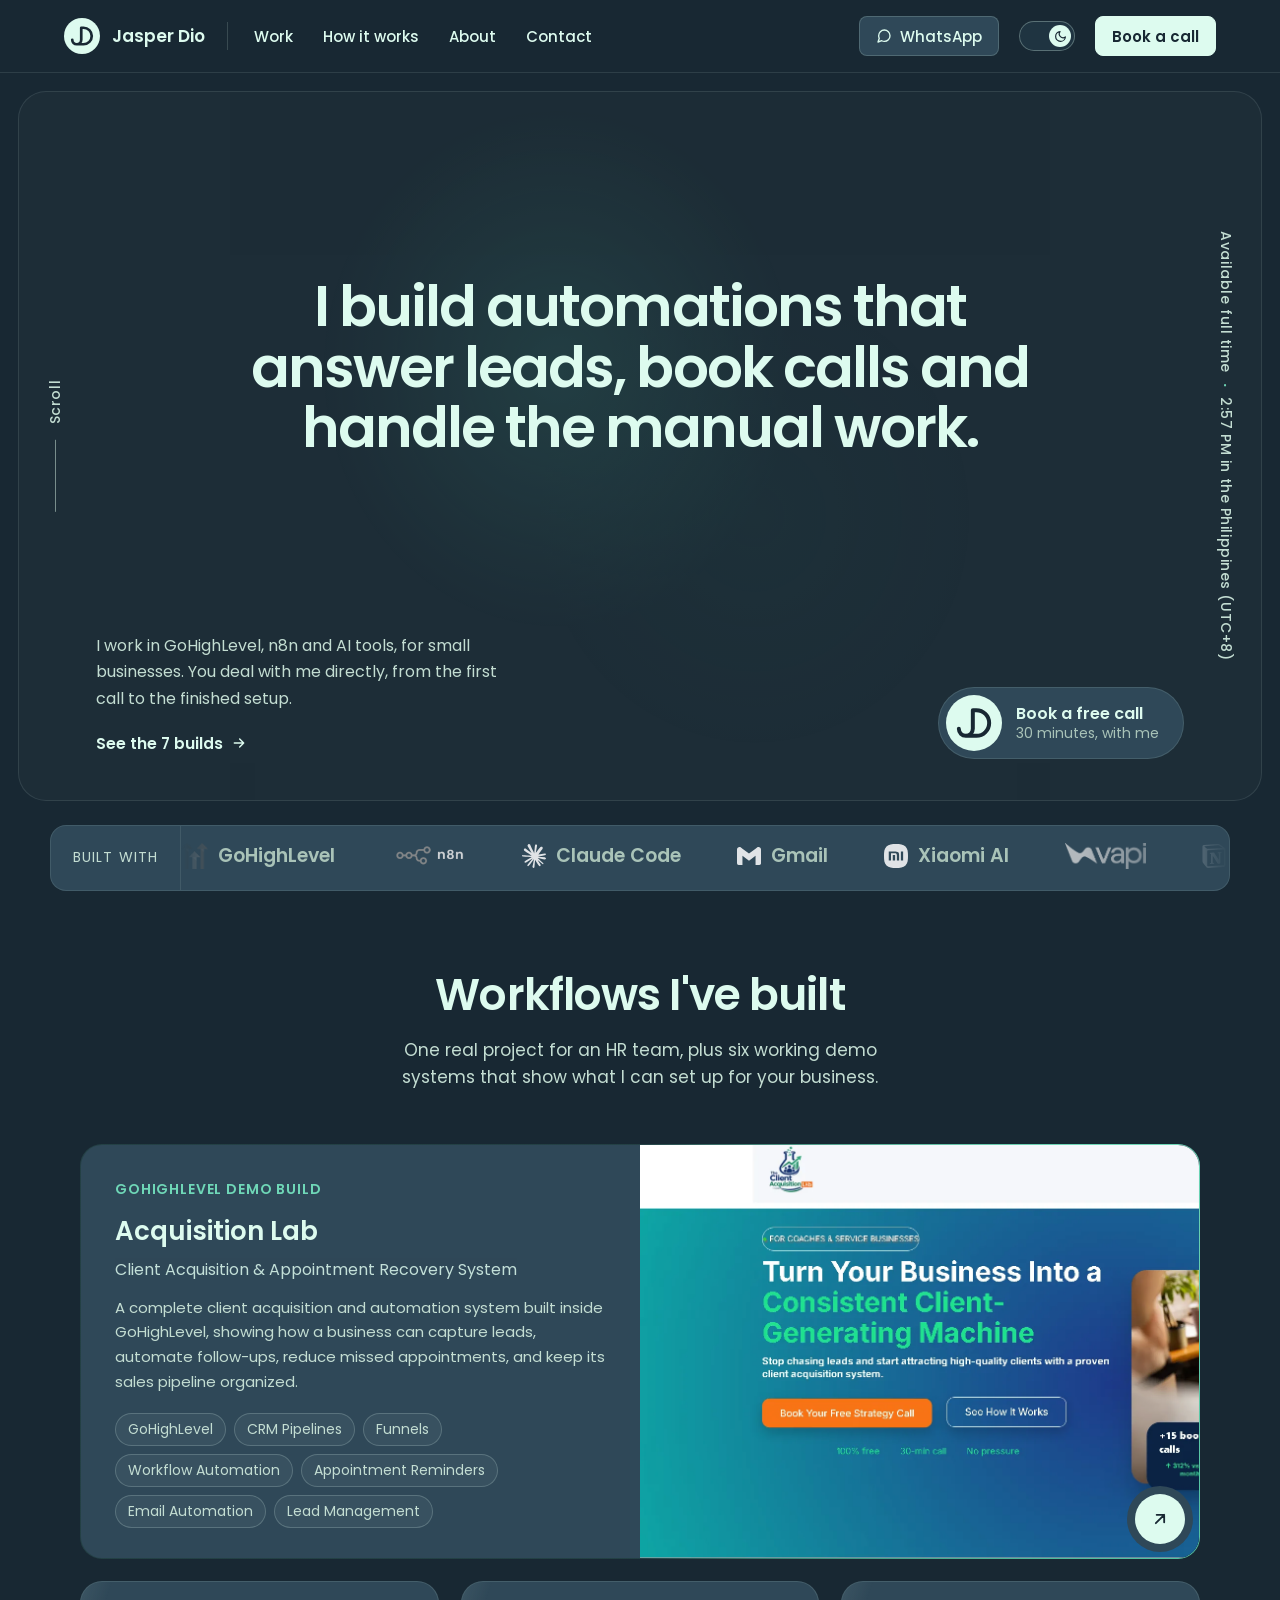
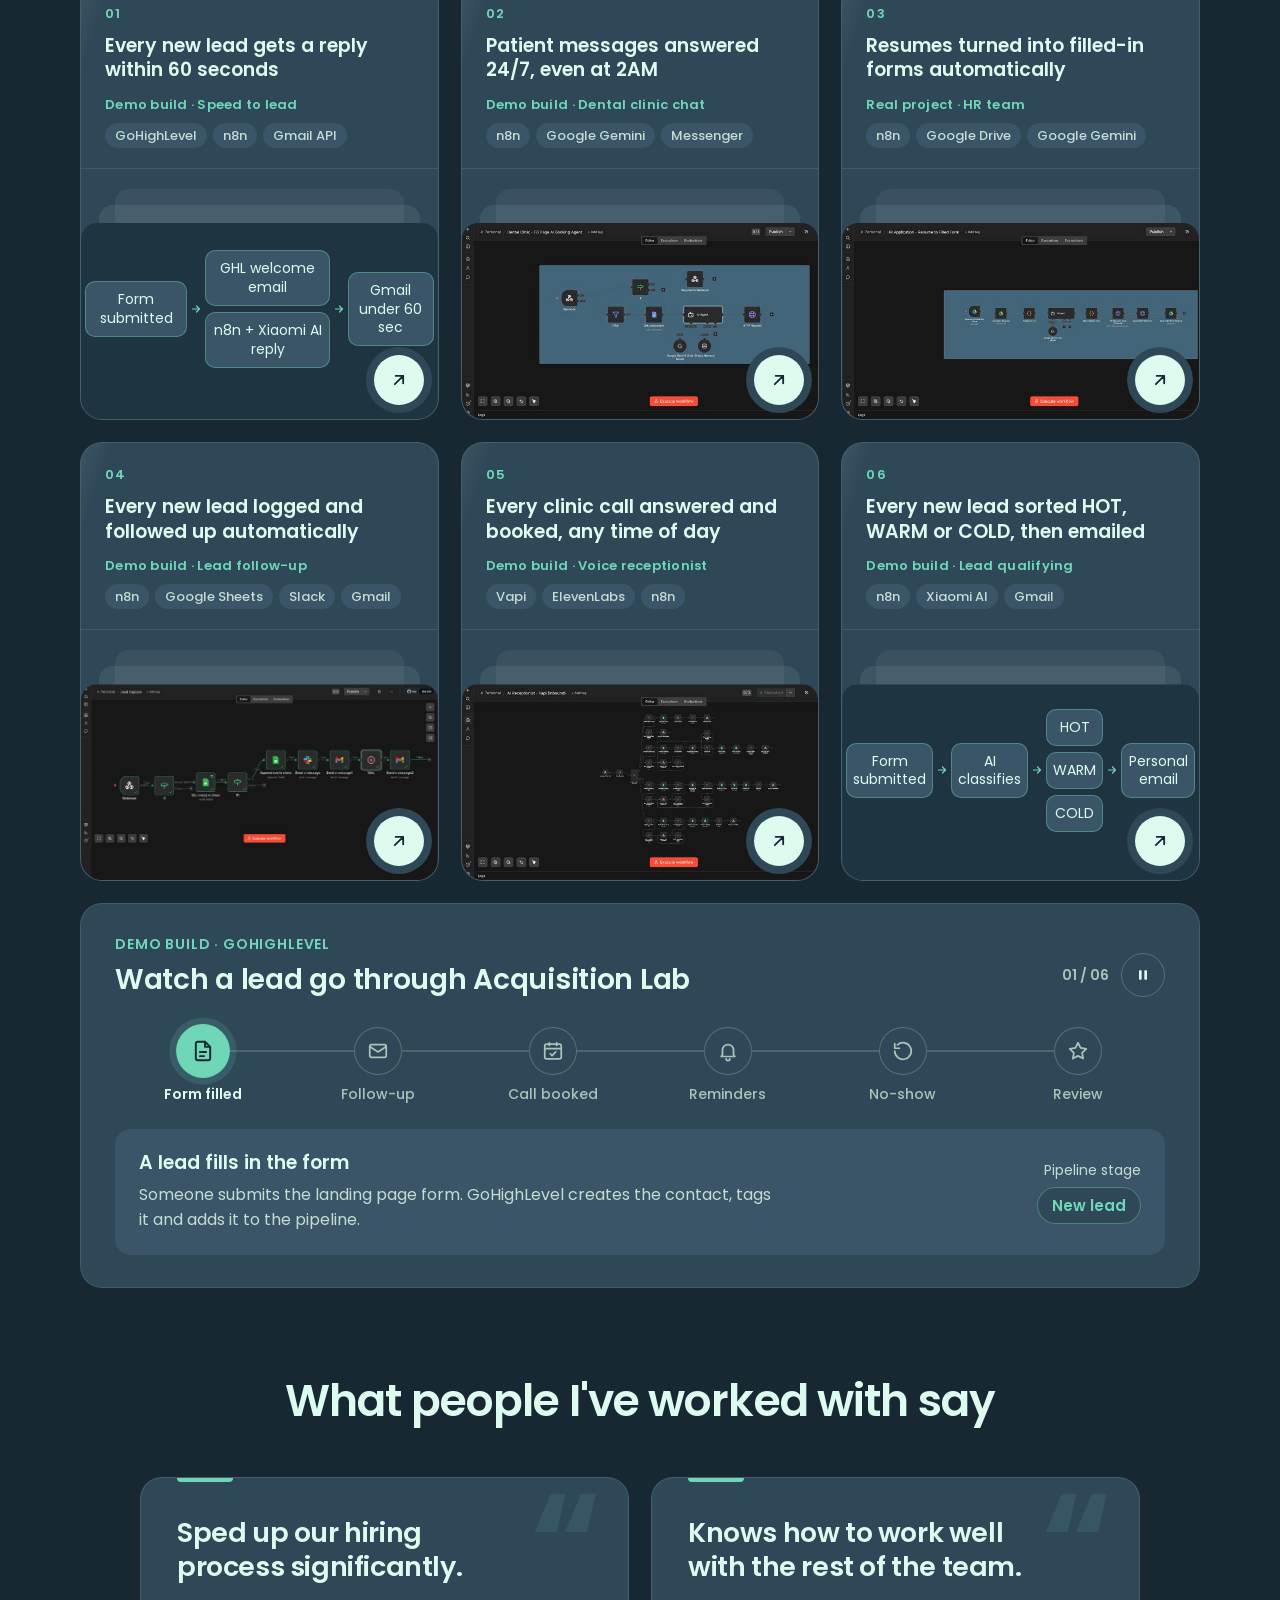
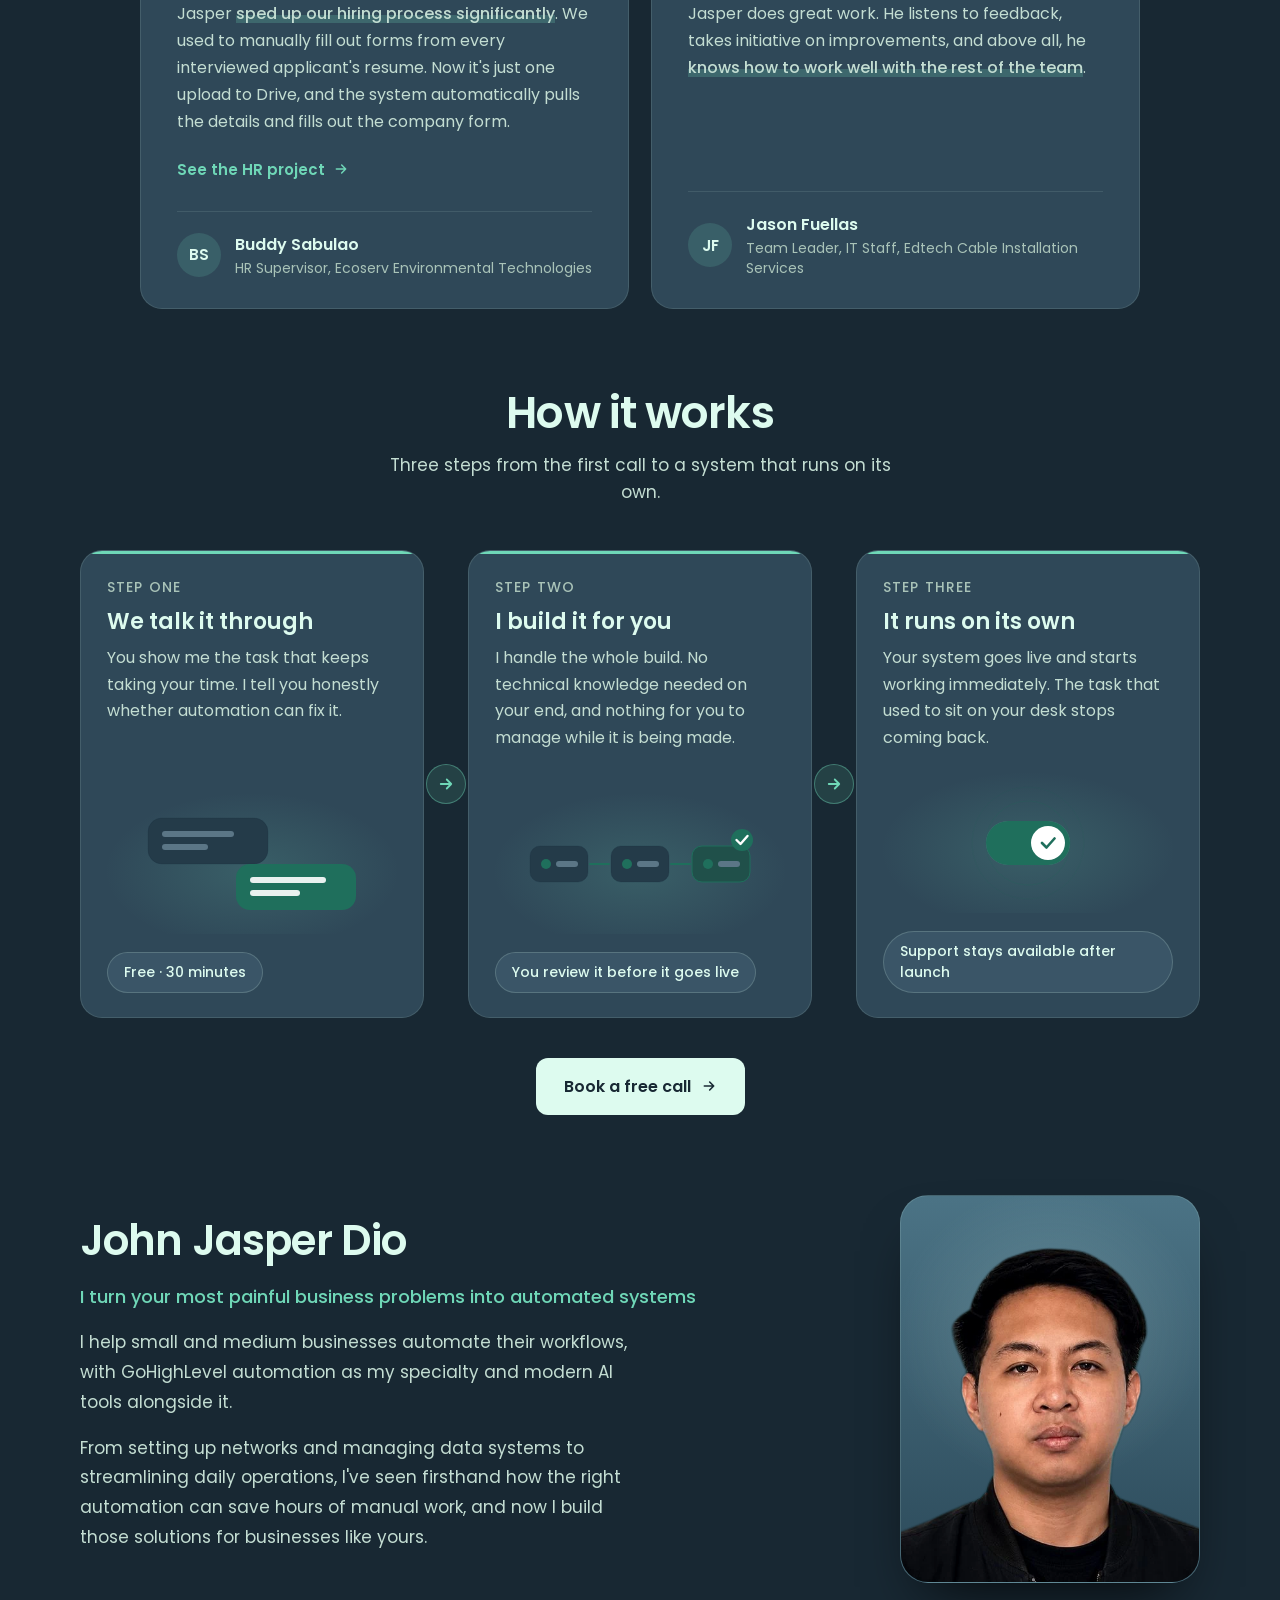
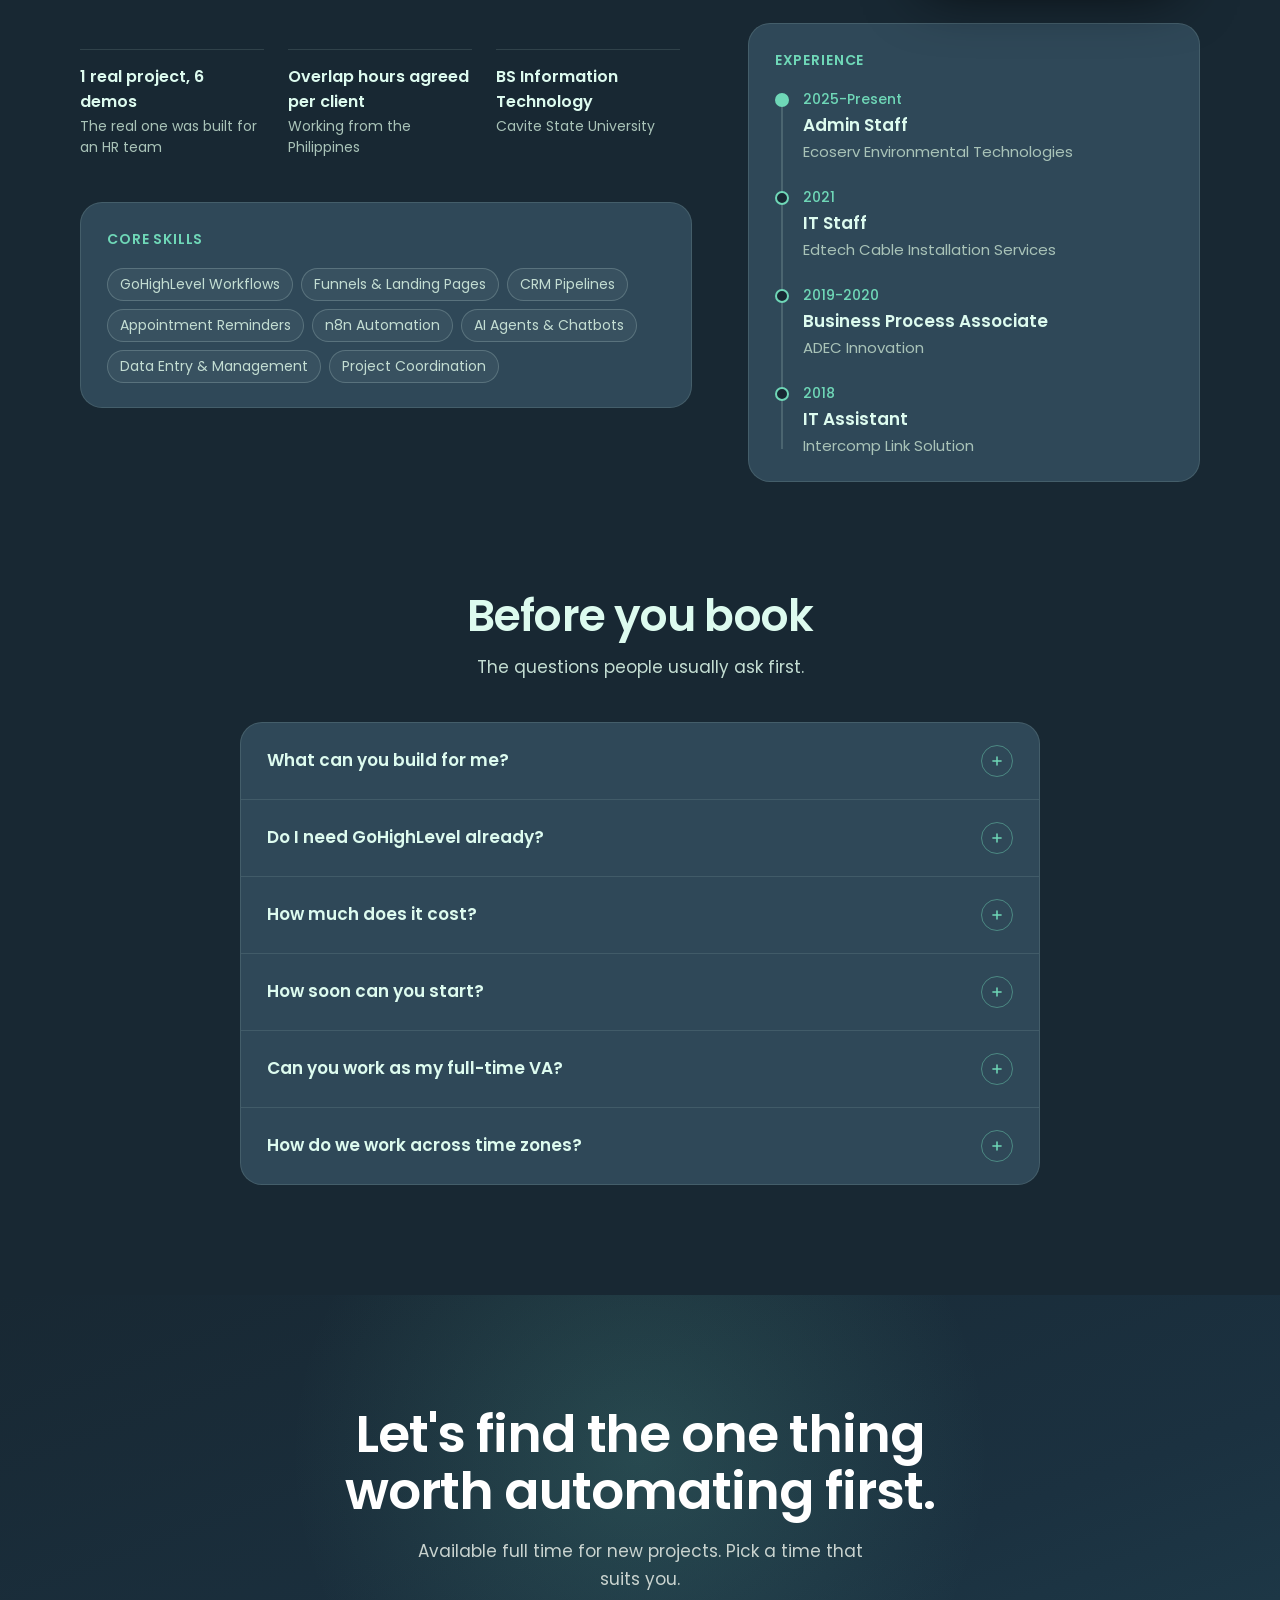
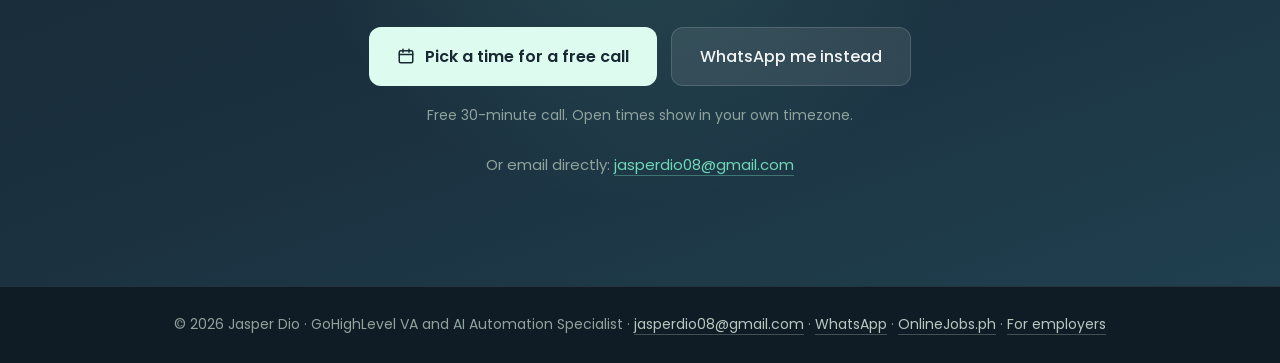
==== commit 43ce1902: "Footer: add a For employers link to /hire Co-Authored-By: Claude Opus 5.5 <noreply@anthropic.com>" ====
--- a/index.html
+++ b/index.html
@@ -1157,7 +1157,7 @@
 </div></section>
 </main>
 
-<footer class="foot"><p>&copy; 2026 Jasper Dio &middot; GoHighLevel VA and AI Automation Specialist &middot; <a href="mailto:jasperdio08@gmail.com">jasperdio08@gmail.com</a> &middot; <a href="https://wa.me/639760925794" target="_blank" rel="noopener">WhatsApp</a> &middot; <a href="https://www.onlinejobs.ph/jobseekers/info/4931733" target="_blank" rel="noopener">OnlineJobs.ph</a></p></footer>
+<footer class="foot"><p>&copy; 2026 Jasper Dio &middot; GoHighLevel VA and AI Automation Specialist &middot; <a href="mailto:jasperdio08@gmail.com">jasperdio08@gmail.com</a> &middot; <a href="https://wa.me/639760925794" target="_blank" rel="noopener">WhatsApp</a> &middot; <a href="https://www.onlinejobs.ph/jobseekers/info/4931733" target="_blank" rel="noopener">OnlineJobs.ph</a> &middot; <a href="/hire/">For employers</a></p></footer>
 <div class="pm" id="pm" hidden><div class="pm-panel" role="dialog" aria-modal="true" aria-labelledby="pm-title"><button class="pm-x" type="button" aria-label="Close"><svg width="18" height="18" viewBox="0 0 24 24" fill="none" stroke="currentColor" stroke-width="2.2" stroke-linecap="round"><path d="M6 6l12 12M18 6L6 18"/></svg></button><div id="pm-body"></div></div></div>
 <div hidden><img id="acq2" src="[data-uri]" alt=""><img id="acq3" src="[data-uri]" alt=""></div>
 <div class="ring" id="ring" aria-hidden="true"><div class="ring-body"><b id="ring-label"></b></div></div>
